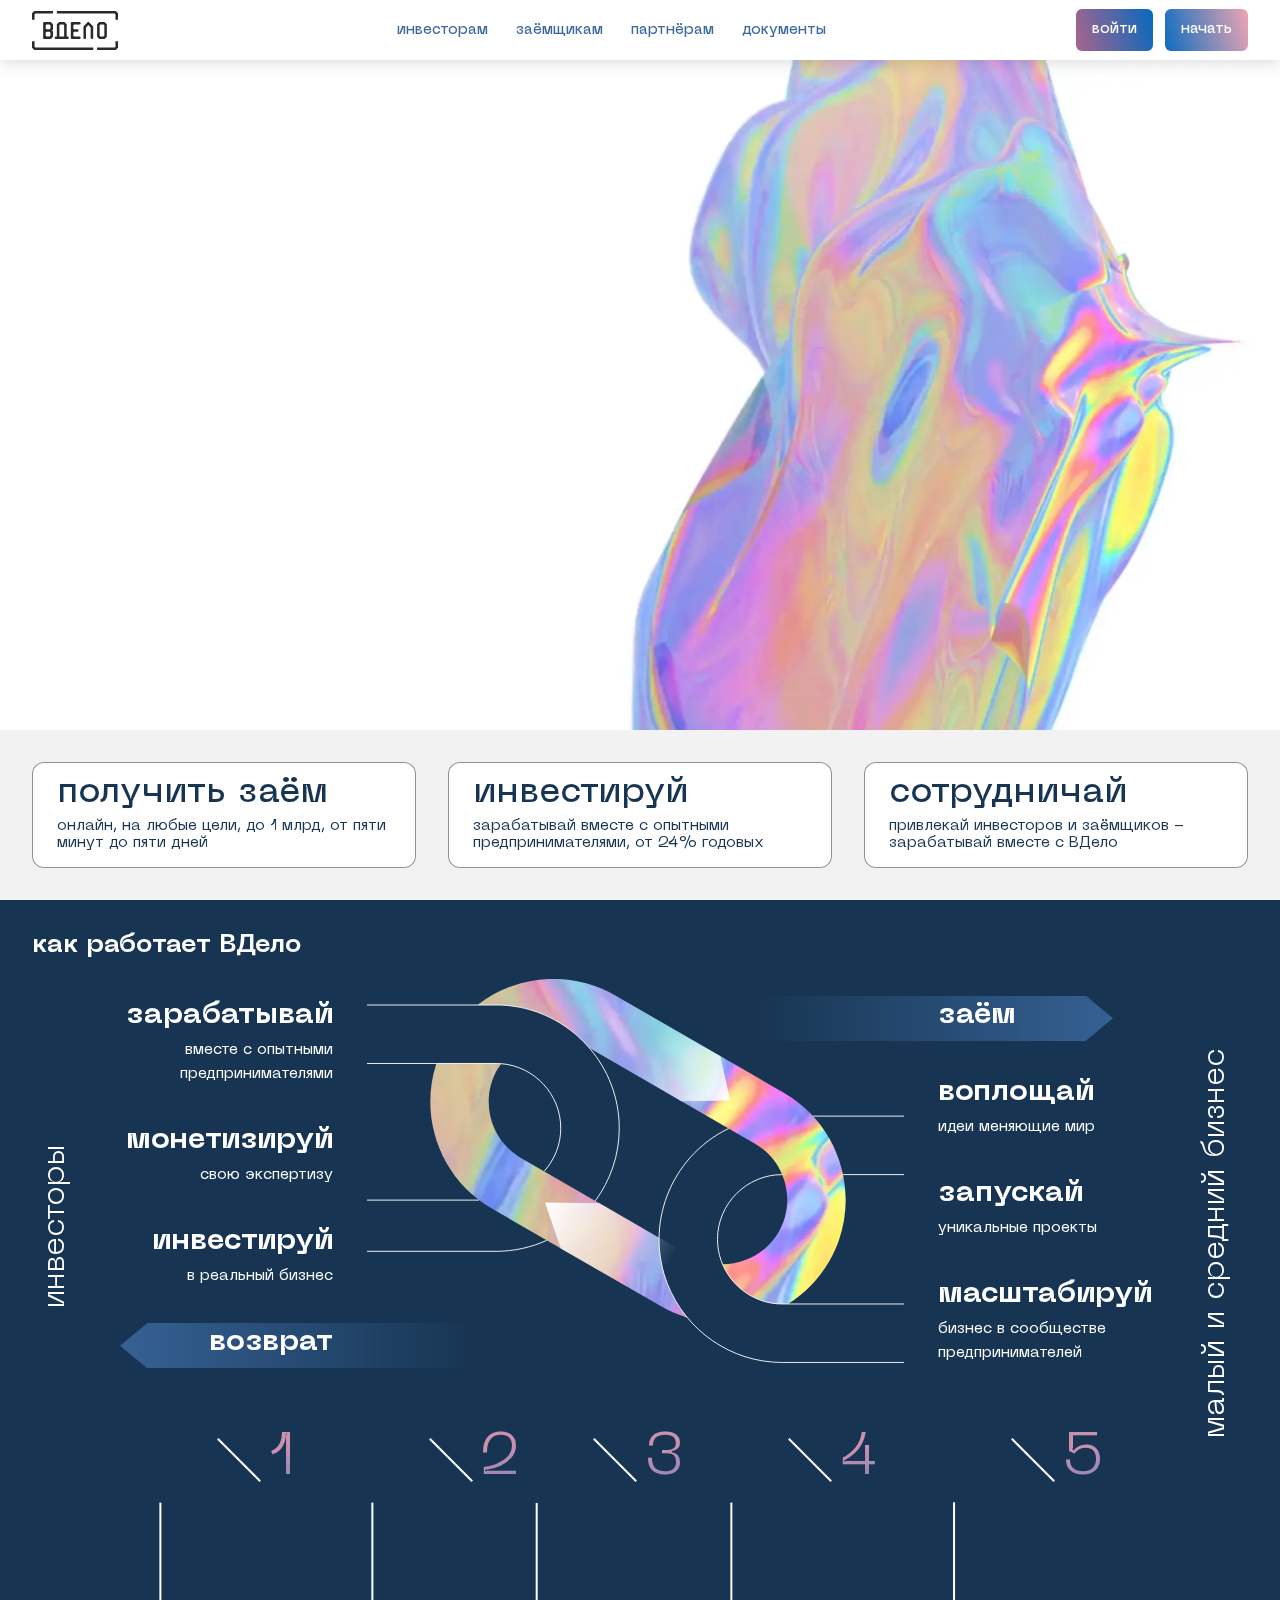
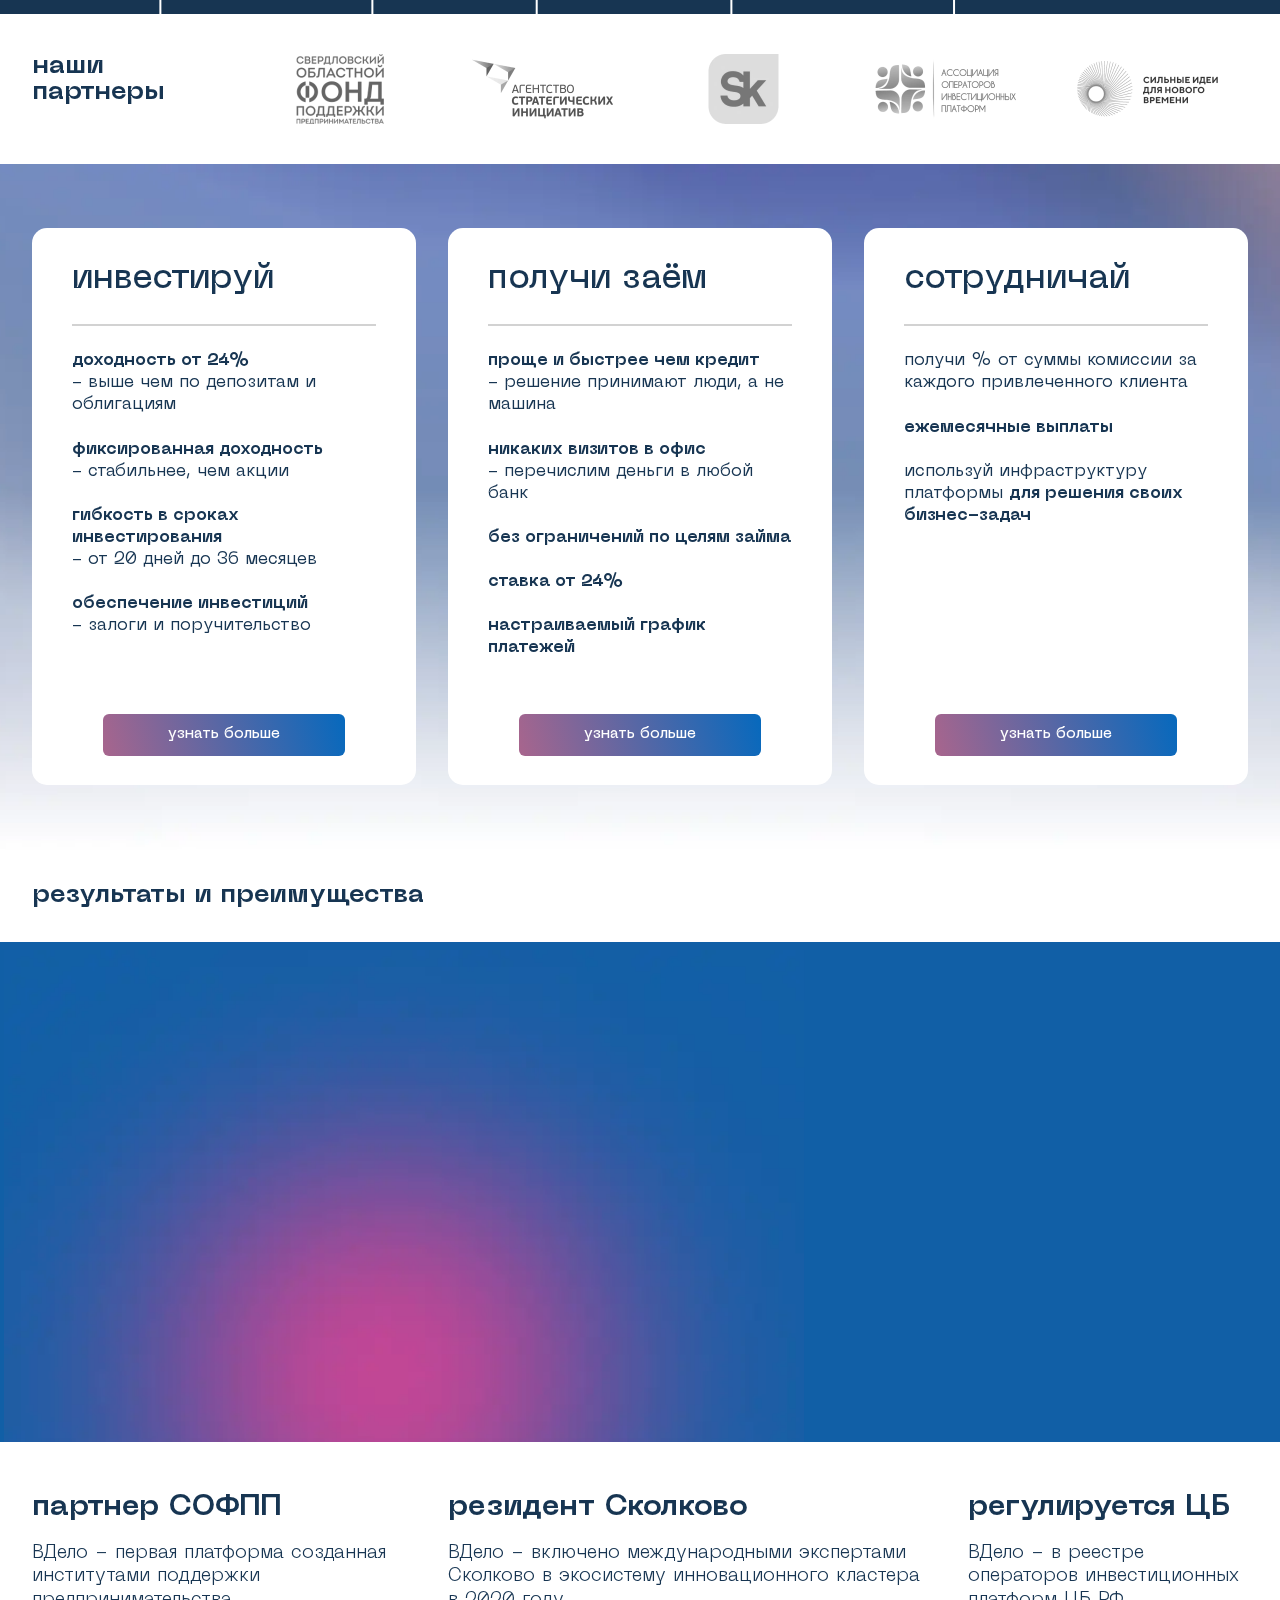
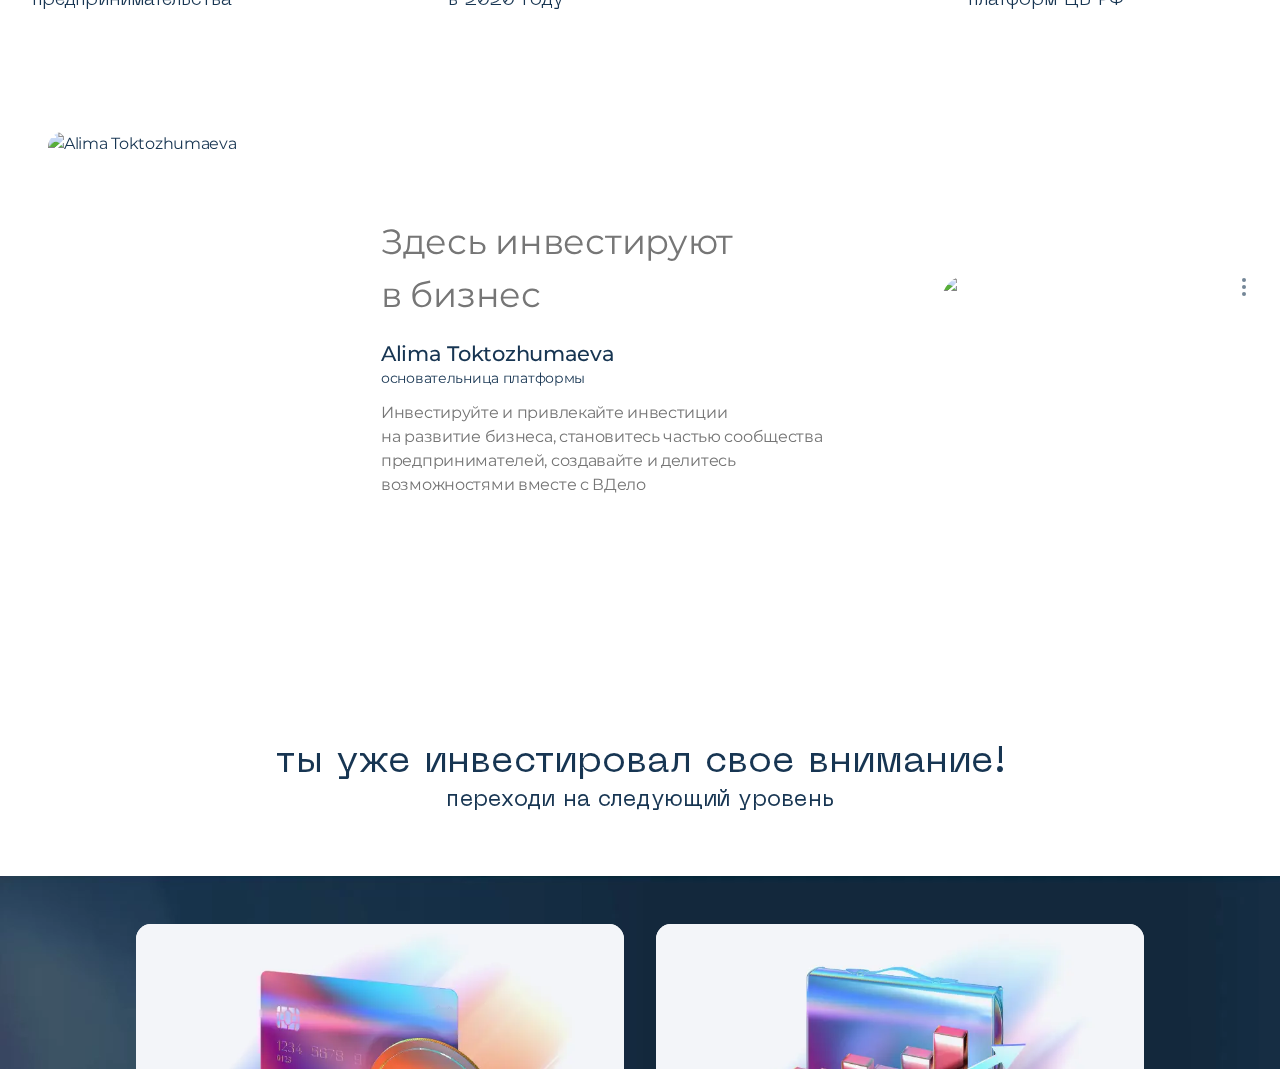
==== index.html @ f4fbfafb "mew" ====
<html xmlns="http://www.w3.org/1999/xhtml" lang="en">

<head>
	<meta http-equiv="Content-Type" content="text/html; charset=utf-8" />
	<meta name="description" content="HTTrack is an easy-to-use website mirror utility. It allows you to download a World Wide website from the Internet to a local directory,building recursively all structures, getting html, images, and other files from the server to your computer. Links are rebuiltrelatively so that you can freely browse to the local site (works with any browser). You can mirror several sites together so that you can jump from one toanother. You can, also, update an existing mirror site, or resume an interrupted download. The robot is fully configurable, with an integrated help" />
	<meta name="keywords" content="httrack, HTTRACK, HTTrack, winhttrack, WINHTTRACK, WinHTTrack, offline browser, web mirror utility, aspirateur web, surf offline, web capture, www mirror utility, browse offline, local  site builder, website mirroring, aspirateur www, internet grabber, capture de site web, internet tool, hors connexion, unix, dos, windows 95, windows 98, solaris, ibm580, AIX 4.0, HTS, HTGet, web aspirator, web aspirateur, libre, GPL, GNU, free software" />
	<title>Local index - HTTrack Website Copier</title>
  <!-- Mirror and index made by HTTrack Website Copier/3.49-2 [XR&CO'2014] -->
	<style type="text/css">
	<!--

body {
	margin: 0;  padding: 0;  margin-bottom: 15px;  margin-top: 8px;
	background: #77b;
}
body, td {
	font: 14px "Trebuchet MS", Verdana, Arial, Helvetica, sans-serif;
	}

#subTitle {
	background: #000;  color: #fff;  padding: 4px;  font-weight: bold; 
	}

#siteNavigation a, #siteNavigation .current {
	font-weight: bold;  color: #448;
	}
#siteNavigation a:link    { text-decoration: none; }
#siteNavigation a:visited { text-decoration: none; }

#siteNavigation .current { background-color: #ccd; }

#siteNavigation a:hover   { text-decoration: none;  background-color: #fff;  color: #000; }
#siteNavigation a:active  { text-decoration: none;  background-color: #ccc; }


a:link    { text-decoration: underline;  color: #00f; }
a:visited { text-decoration: underline;  color: #000; }
a:hover   { text-decoration: underline;  color: #c00; }
a:active  { text-decoration: underline; }

#pageContent {
	clear: both;
	border-bottom: 6px solid #000;
	padding: 10px;  padding-top: 20px;
	line-height: 1.65em;
	background-image: url(backblue.gif);
	background-repeat: no-repeat;
	background-position: top right;
	}

#pageContent, #siteNavigation {
	background-color: #ccd;
	}


.imgLeft  { float: left;   margin-right: 10px;  margin-bottom: 10px; }
.imgRight { float: right;  margin-left: 10px;   margin-bottom: 10px; }

hr { height: 1px;  color: #000;  background-color: #000;  margin-bottom: 15px; }

h1 { margin: 0;  font-weight: bold;  font-size: 2em; }
h2 { margin: 0;  font-weight: bold;  font-size: 1.6em; }
h3 { margin: 0;  font-weight: bold;  font-size: 1.3em; }
h4 { margin: 0;  font-weight: bold;  font-size: 1.18em; }

.blak { background-color: #000; }
.hide { display: none; }
.tableWidth { min-width: 400px; }

.tblRegular       { border-collapse: collapse; }
.tblRegular td    { padding: 6px;  background-image: url(fade.gif);  border: 2px solid #99c; }
.tblHeaderColor, .tblHeaderColor td { background: #99c; }
.tblNoBorder td   { border: 0; }


// -->
</style>

</head>

<table width="76%" border="0" align="center" cellspacing="0" cellpadding="3" class="tableWidth">
	<tr>
	<td id="subTitle">HTTrack Website Copier - Open Source offline browser</td>
	</tr>
</table>
<table width="76%" border="0" align="center" cellspacing="0" cellpadding="0" class="tableWidth">
<tr class="blak">
<td>
	<table width="100%" border="0" align="center" cellspacing="1" cellpadding="0">
	<tr>
	<td colspan="6"> 
		<table width="100%" border="0" align="center" cellspacing="0" cellpadding="10">
		<tr> 
		<td id="pageContent"> 
<!-- ==================== End prologue ==================== -->

	<meta name="generator" content="HTTrack Website Copier/3.x">
	<TITLE>Local index - HTTrack</TITLE>
</HEAD>
<BODY>
<H1 ALIGN=Center>Index of locally available sites:</H1>
	<TABLE BORDER="0" WIDTH="100%" CELLSPACING="1" CELLPADDING="0">
		<TR>
			<TD BACKGROUND="fade.gif">
				&middot;
					<A HREF="vdelo.pro/index.html">
						ÐÐÐµÐ»Ð¾ â Ð¸Ð½Ð²ÐµÑÑÐ¸ÑÐ¸Ð¾Ð½Ð½Ð°Ñ Ð¿Ð»Ð°ÑÑÐ¾ÑÐ¼Ð° | ÐÐ½Ð»Ð°Ð¹Ð½ Ð¿Ð»Ð°ÑÑÐ¾ÑÐ¼Ð° Ð´Ð»Ñ Ð¸Ð½Ð²ÐµÑÑÐ¸ÑÐ¸Ð¹
					</A>		
			</TD>
		</TR>
	</TABLE>
	<BR>
	<BR>
	<BR>
  	<H6 ALIGN="RIGHT">
	<I>Mirror and index made by HTTrack Website Copier [XR&amp;CO'2008]</I>
	</H6>
	<!-- Mirror and index made by HTTrack Website Copier/3.49-2 [XR&CO'2014] -->
	<!-- Thanks for using HTTrack Website Copier! -->
	<meta HTTP-EQUIV="Refresh" CONTENT="0; URL=vdelo.pro/index.html">


<!-- ==================== Start epilogue ==================== -->
		</td>
		</tr>
		</table>
	</td>
	</tr>
	</table>
</td>
</tr>
</table>

<table width="76%" border="0" align="center" valign="bottom" cellspacing="0" cellpadding="0">
	<tr>
	<td id="footer"><small>&copy; 2008 Xavier Roche & other contributors - Web Design: Leto Kauler.</small></td>
	</tr>
</table>

</body>

</html>
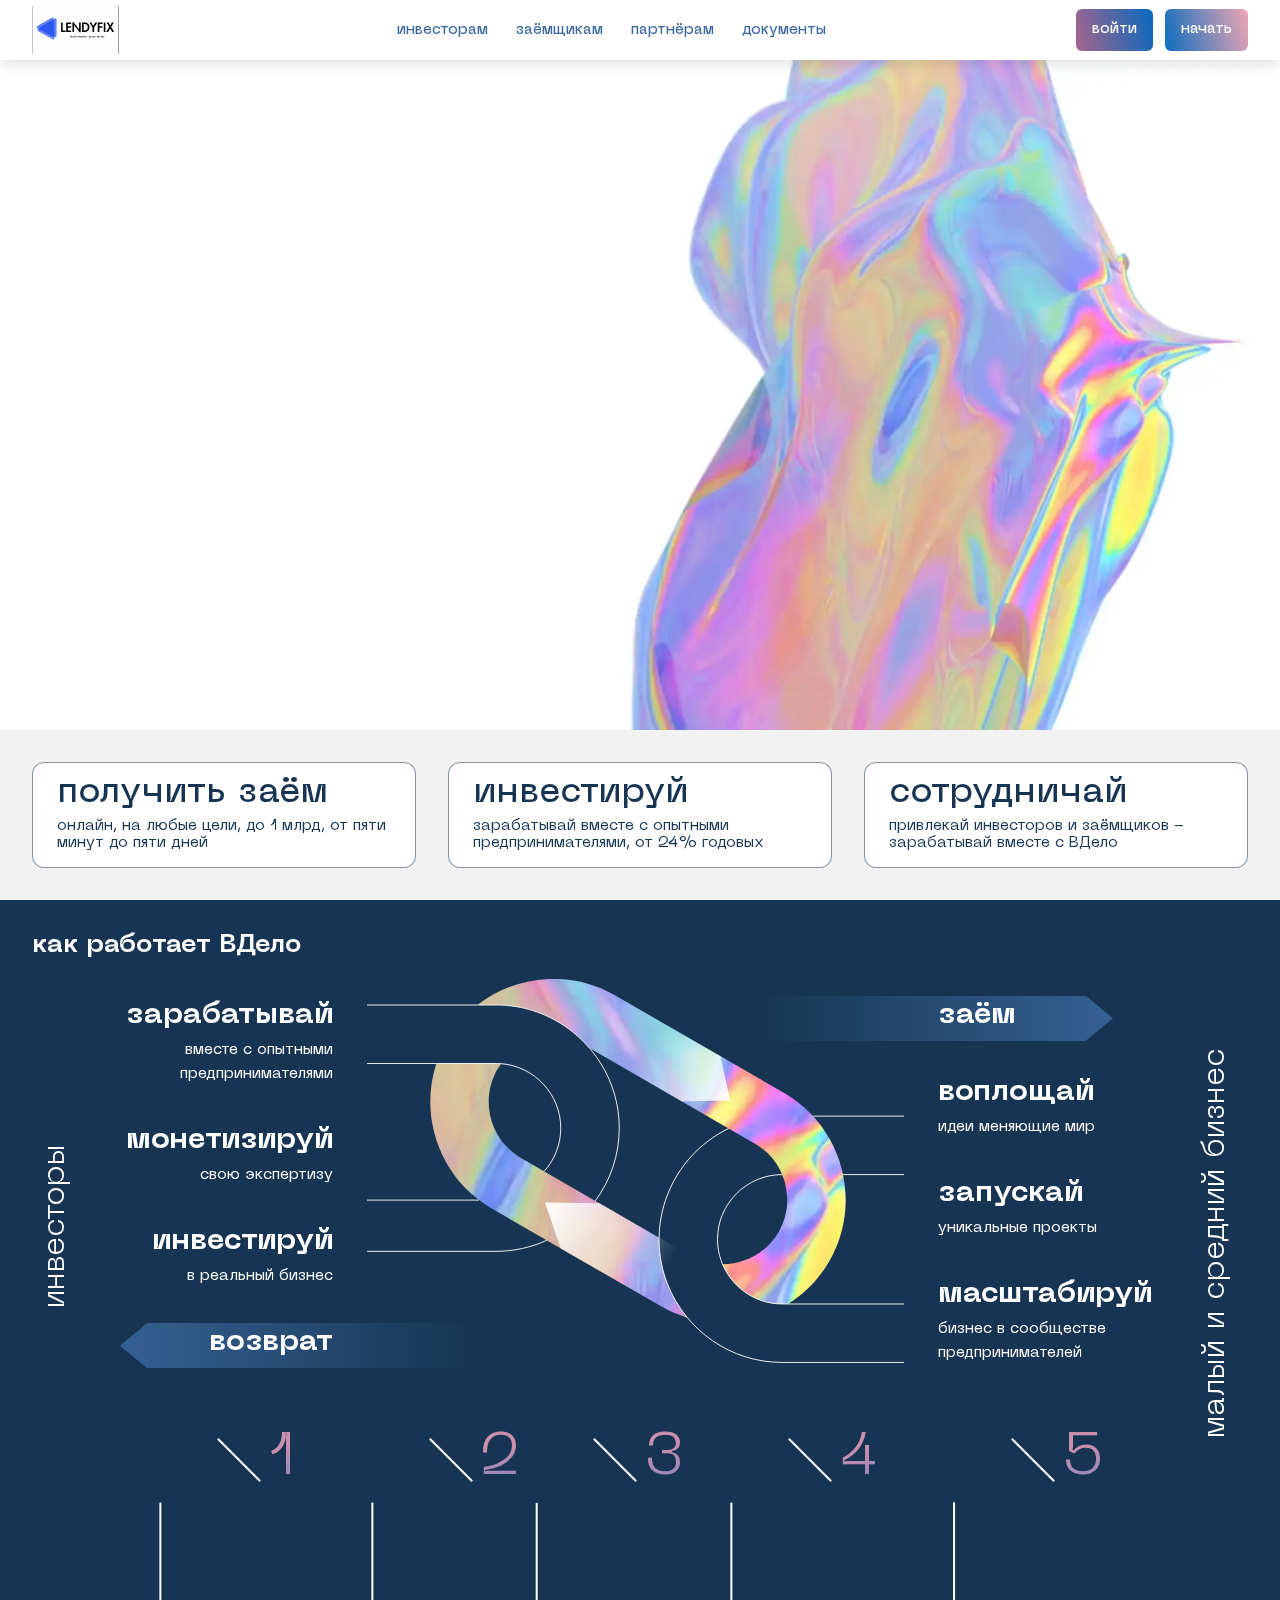
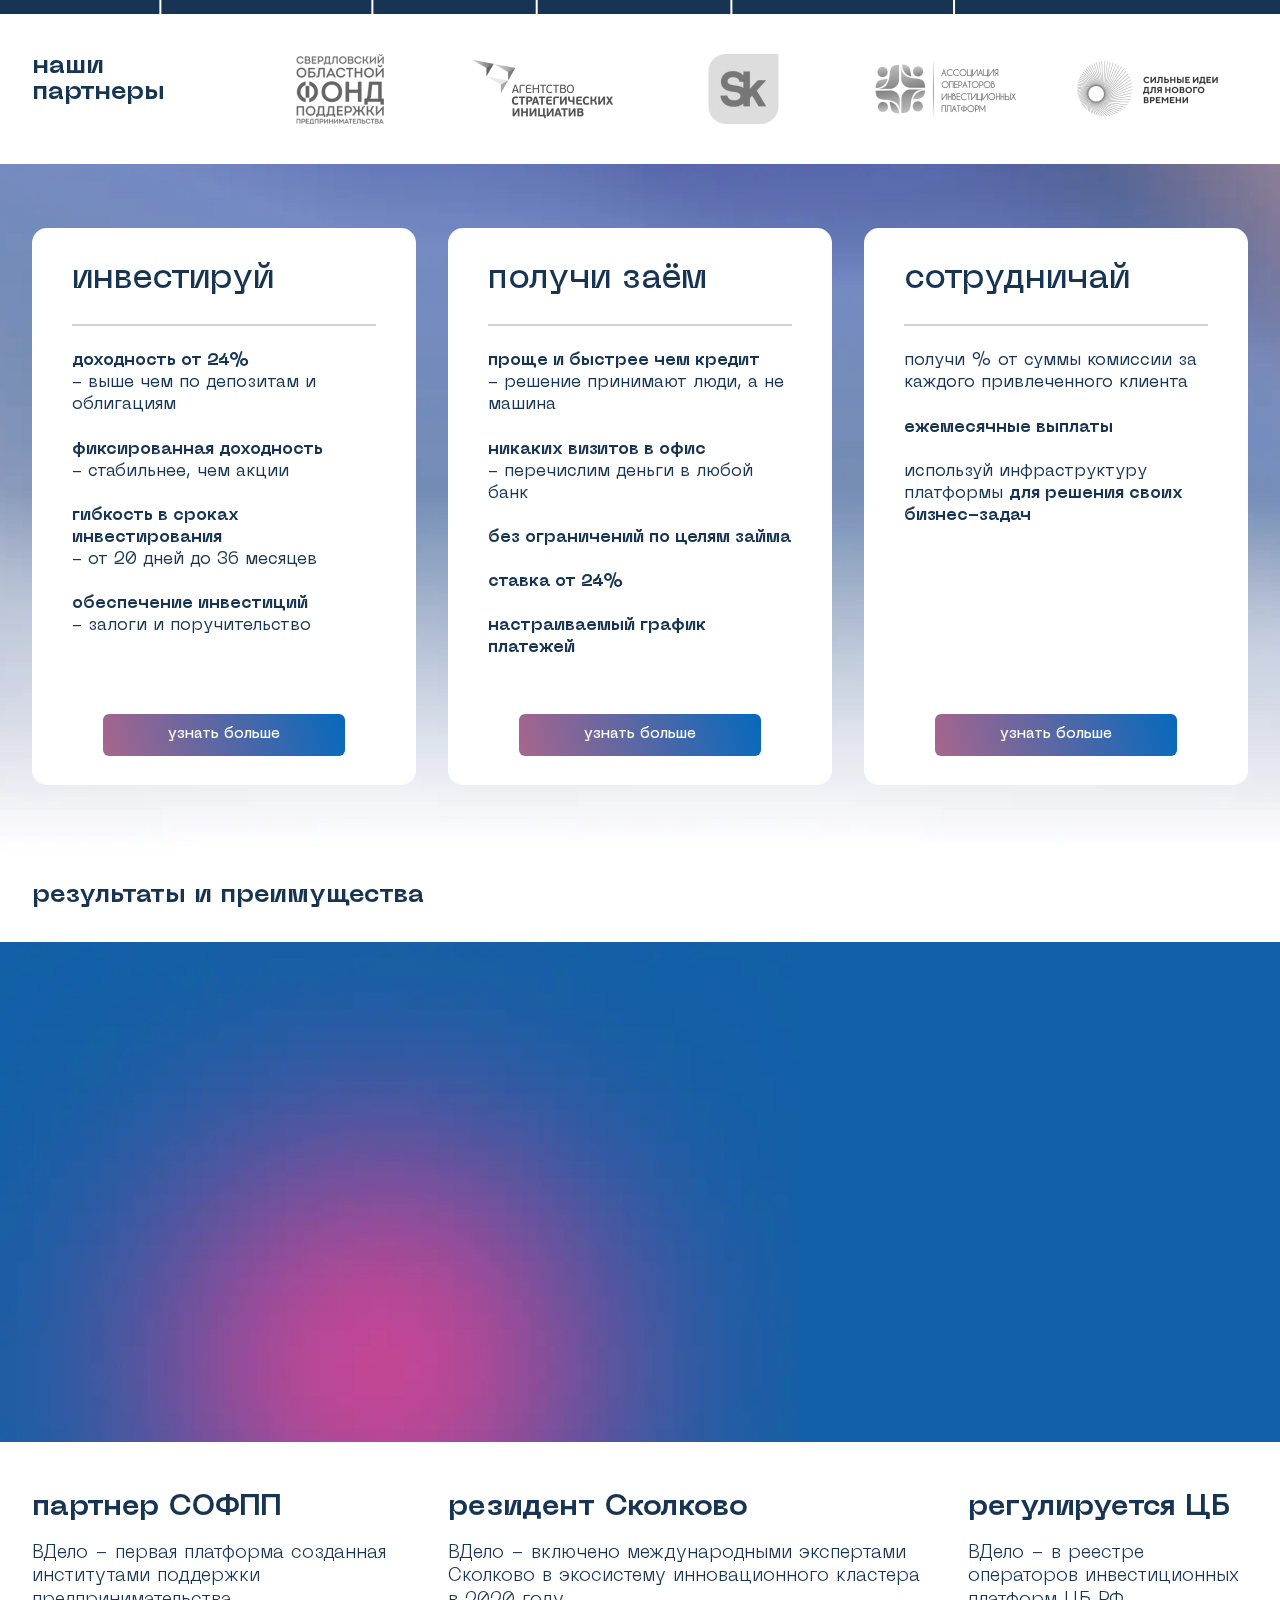
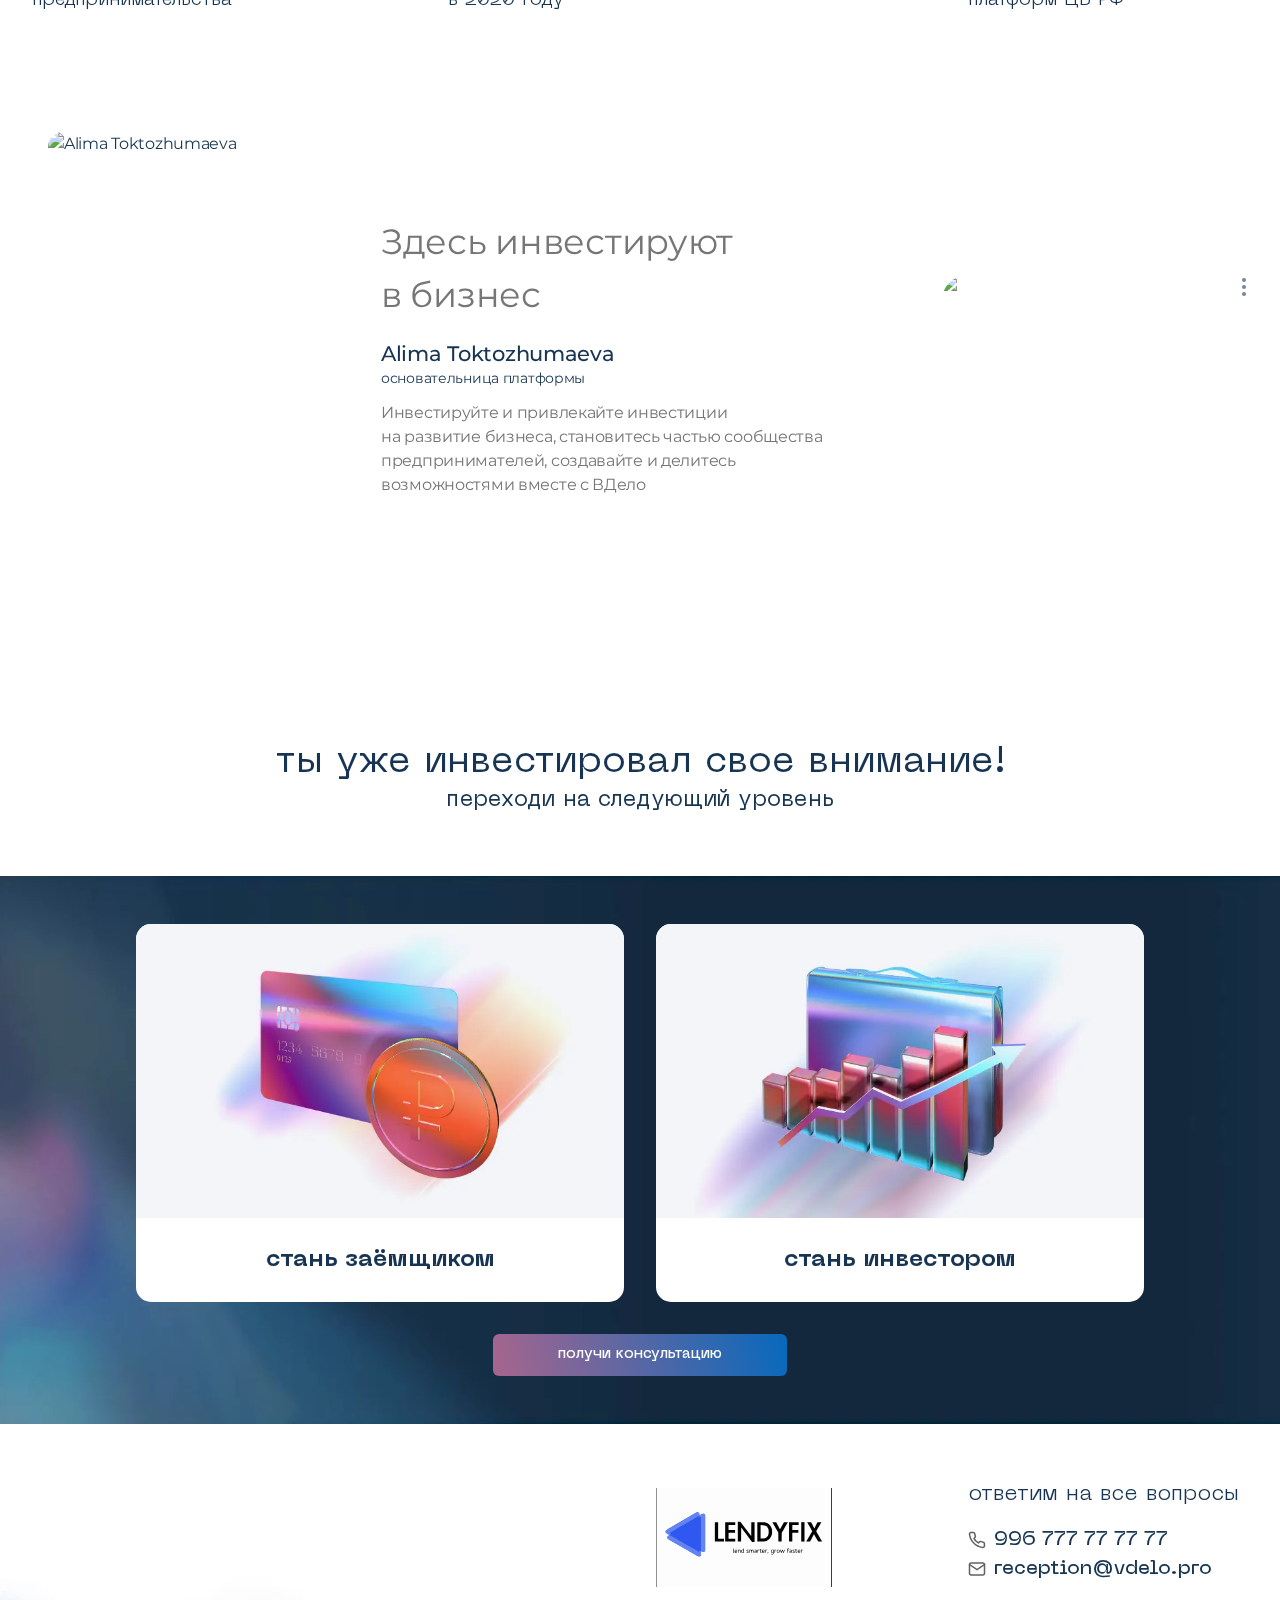
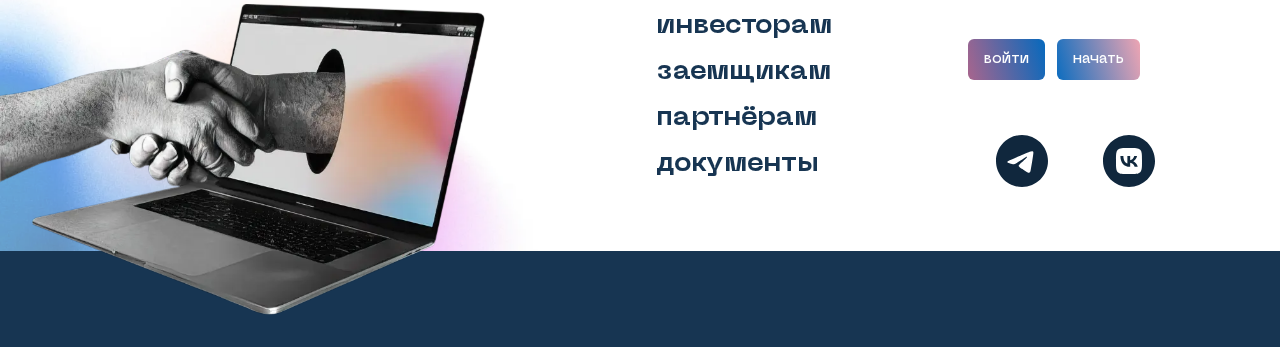
==== commit 554b7e17: "new" ====
--- a/index.html
+++ b/index.html
@@ -1,144 +1,25 @@
-<html xmlns="http://www.w3.org/1999/xhtml" lang="en">
-
-<head>
-	<meta http-equiv="Content-Type" content="text/html; charset=utf-8" />
-	<meta name="description" content="HTTrack is an easy-to-use website mirror utility. It allows you to download a World Wide website from the Internet to a local directory,building recursively all structures, getting html, images, and other files from the server to your computer. Links are rebuiltrelatively so that you can freely browse to the local site (works with any browser). You can mirror several sites together so that you can jump from one toanother. You can, also, update an existing mirror site, or resume an interrupted download. The robot is fully configurable, with an integrated help" />
-	<meta name="keywords" content="httrack, HTTRACK, HTTrack, winhttrack, WINHTTRACK, WinHTTrack, offline browser, web mirror utility, aspirateur web, surf offline, web capture, www mirror utility, browse offline, local  site builder, website mirroring, aspirateur www, internet grabber, capture de site web, internet tool, hors connexion, unix, dos, windows 95, windows 98, solaris, ibm580, AIX 4.0, HTS, HTGet, web aspirator, web aspirateur, libre, GPL, GNU, free software" />
-	<title>Local index - HTTrack Website Copier</title>
-  <!-- Mirror and index made by HTTrack Website Copier/3.49-2 [XR&CO'2014] -->
-	<style type="text/css">
-	<!--
-
-body {
-	margin: 0;  padding: 0;  margin-bottom: 15px;  margin-top: 8px;
-	background: #77b;
-}
-body, td {
-	font: 14px "Trebuchet MS", Verdana, Arial, Helvetica, sans-serif;
-	}
-
-#subTitle {
-	background: #000;  color: #fff;  padding: 4px;  font-weight: bold; 
-	}
-
-#siteNavigation a, #siteNavigation .current {
-	font-weight: bold;  color: #448;
-	}
-#siteNavigation a:link    { text-decoration: none; }
-#siteNavigation a:visited { text-decoration: none; }
-
-#siteNavigation .current { background-color: #ccd; }
-
-#siteNavigation a:hover   { text-decoration: none;  background-color: #fff;  color: #000; }
-#siteNavigation a:active  { text-decoration: none;  background-color: #ccc; }
-
-
-a:link    { text-decoration: underline;  color: #00f; }
-a:visited { text-decoration: underline;  color: #000; }
-a:hover   { text-decoration: underline;  color: #c00; }
-a:active  { text-decoration: underline; }
-
-#pageContent {
-	clear: both;
-	border-bottom: 6px solid #000;
-	padding: 10px;  padding-top: 20px;
-	line-height: 1.65em;
-	background-image: url(backblue.gif);
-	background-repeat: no-repeat;
-	background-position: top right;
-	}
-
-#pageContent, #siteNavigation {
-	background-color: #ccd;
-	}
-
-
-.imgLeft  { float: left;   margin-right: 10px;  margin-bottom: 10px; }
-.imgRight { float: right;  margin-left: 10px;   margin-bottom: 10px; }
-
-hr { height: 1px;  color: #000;  background-color: #000;  margin-bottom: 15px; }
-
-h1 { margin: 0;  font-weight: bold;  font-size: 2em; }
-h2 { margin: 0;  font-weight: bold;  font-size: 1.6em; }
-h3 { margin: 0;  font-weight: bold;  font-size: 1.3em; }
-h4 { margin: 0;  font-weight: bold;  font-size: 1.18em; }
-
-.blak { background-color: #000; }
-.hide { display: none; }
-.tableWidth { min-width: 400px; }
-
-.tblRegular       { border-collapse: collapse; }
-.tblRegular td    { padding: 6px;  background-image: url(fade.gif);  border: 2px solid #99c; }
-.tblHeaderColor, .tblHeaderColor td { background: #99c; }
-.tblNoBorder td   { border: 0; }
-
-
-// -->
-</style>
-
-</head>
-
-<table width="76%" border="0" align="center" cellspacing="0" cellpadding="3" class="tableWidth">
-	<tr>
-	<td id="subTitle">HTTrack Website Copier - Open Source offline browser</td>
-	</tr>
-</table>
-<table width="76%" border="0" align="center" cellspacing="0" cellpadding="0" class="tableWidth">
-<tr class="blak">
-<td>
-	<table width="100%" border="0" align="center" cellspacing="1" cellpadding="0">
-	<tr>
-	<td colspan="6"> 
-		<table width="100%" border="0" align="center" cellspacing="0" cellpadding="10">
-		<tr> 
-		<td id="pageContent"> 
-<!-- ==================== End prologue ==================== -->
-
-	<meta name="generator" content="HTTrack Website Copier/3.x">
-	<TITLE>Local index - HTTrack</TITLE>
-</HEAD>
-<BODY>
-<H1 ALIGN=Center>Index of locally available sites:</H1>
-	<TABLE BORDER="0" WIDTH="100%" CELLSPACING="1" CELLPADDING="0">
-		<TR>
-			<TD BACKGROUND="fade.gif">
-				&middot;
-					<A HREF="vdelo.pro/index.html">
-						ÐÐÐµÐ»Ð¾ â Ð¸Ð½Ð²ÐµÑÑÐ¸ÑÐ¸Ð¾Ð½Ð½Ð°Ñ Ð¿Ð»Ð°ÑÑÐ¾ÑÐ¼Ð° | ÐÐ½Ð»Ð°Ð¹Ð½ Ð¿Ð»Ð°ÑÑÐ¾ÑÐ¼Ð° Ð´Ð»Ñ Ð¸Ð½Ð²ÐµÑÑÐ¸ÑÐ¸Ð¹
-					</A>		
-			</TD>
-		</TR>
-	</TABLE>
-	<BR>
-	<BR>
-	<BR>
-  	<H6 ALIGN="RIGHT">
-	<I>Mirror and index made by HTTrack Website Copier [XR&amp;CO'2008]</I>
-	</H6>
-	<!-- Mirror and index made by HTTrack Website Copier/3.49-2 [XR&CO'2014] -->
-	<!-- Thanks for using HTTrack Website Copier! -->
-	<meta HTTP-EQUIV="Refresh" CONTENT="0; URL=vdelo.pro/index.html">
-
-
-<!-- ==================== Start epilogue ==================== -->
-		</td>
-		</tr>
-		</table>
-	</td>
-	</tr>
-	</table>
-</td>
-</tr>
-</table>
-
-<table width="76%" border="0" align="center" valign="bottom" cellspacing="0" cellpadding="0">
-	<tr>
-	<td id="footer"><small>&copy; 2008 Xavier Roche & other contributors - Web Design: Leto Kauler.</small></td>
-	</tr>
-</table>
-
-</body>
-
-</html>
-
-
+<!DOCTYPE html>
+<html lang="ru">
+
+<!-- Mirrored from vdelo.pro/ by HTTrack Website Copier/3.x [XR&CO'2014], Sun, 01 Dec 2024 11:07:38 GMT -->
+<head><meta charset="utf-8">
+<meta name="viewport" content="width=device-width, initial-scale=1">
+<title>ВДело – инвестиционная платформа | Онлайн платформа для инвестиций</title>
+<meta name="format-detection" content="telephone=no">
+<meta name="yandex-verification" content="8433f9cecf32af02">
+<meta name="facebook-domain-verification" content="ak2jurbrspjdzh8na9rcbg5ym2mm7i">
+<meta property="og:type" content="website">
+<meta property="og:url" content="index.html">
+<meta property="og:title" content="ВДело">
+<meta property="og:image" content="icons/logo.svg">
+<link rel="icon" type="image/x-icon" href="favicon/favicon.ico">
+<link rel="icon" type="image/svg+xml" href="favicon/favicon-120x120.svg">
+<link rel="yandex-tableau-widget" href="json/tableau7373.json?v1.4">
+<script src="https://cdnjs.cloudflare.com/polyfill/v3/polyfill.min.js?version=4.8.0&amp;features=globalThis%2Ces2019"></script>
+<script src="https://smartcaptcha.yandexcloud.net/captcha.js" defer></script>
+<script type="application/ld+json">{"@context":"http://schema.org","@type":"Organization","name":"ООО ВДЕЛО","logo":"https://vdelo.pro/icons/logo.svg","url":"https://www.vdelo.pro","telephone":"996 777 77 77 77","email":"reception@vdelo.pro","address":{"@type":"PostalAddress","addressCountry":"Россия","addressLocality":"Нижний Тагил","streetAddress":"ул. Ахунбаева 101","postalCode":"622034"}}</script>
+<meta name="description" content="ВДело – онлайн платформа для привлечения инвестиций. Платформа объединяет предпринимателей и инвесторов. Финансирование и инвестирование проектов."><link rel="modulepreload" href="_payload.js"><link rel="modulepreload" as="script" crossorigin href="_nuxt/entry.043f00b6.js"><link rel="preload" as="style" href="_nuxt/entry.645acc4f.css"><link rel="modulepreload" as="script" crossorigin href="_nuxt/default.39380a9c.js"><link rel="preload" as="style" href="_nuxt/default.d4c7c884.css"><link rel="modulepreload" as="script" crossorigin href="_nuxt/message.dc291a30.js"><link rel="modulepreload" as="script" crossorigin href="_nuxt/vue.f36acd1f.78506e28.js"><link rel="modulepreload" as="script" crossorigin href="_nuxt/index.ae64c263.js"><link rel="preload" as="style" href="_nuxt/index.6cfcb707.css"><link rel="modulepreload" as="script" crossorigin href="_nuxt/index.2c391975.js"><link rel="modulepreload" as="script" crossorigin href="_nuxt/FirstScreen.cc0a0a58.js"><link rel="preload" as="style" href="_nuxt/FirstScreen.a81c51d0.css"><link rel="modulepreload" as="script" crossorigin href="_nuxt/client-only.c2497d55.js"><link rel="modulepreload" as="script" crossorigin href="_nuxt/ConclusionModal.e8d3fb99.js"><link rel="preload" as="style" href="_nuxt/ConclusionModal.2d0f82c6.css"><link rel="modulepreload" as="script" crossorigin href="_nuxt/_plugin-vue_export-helper.c27b6911.js"><link rel="modulepreload" as="script" crossorigin href="_nuxt/InputDefault.a524a8a1.js"><link rel="preload" as="style" href="_nuxt/InputDefault.2629e1a2.css"><link rel="modulepreload" as="script" crossorigin href="_nuxt/Facts.820c33cc.js"><link rel="preload" as="style" href="_nuxt/Facts.29cae013.css"><link rel="modulepreload" as="script" crossorigin href="_nuxt/ActionBlock.81c36400.js"><link rel="preload" as="style" href="_nuxt/ActionBlock.e3ced143.css"><link rel="stylesheet" href="_nuxt/entry.645acc4f.css"><link rel="stylesheet" href="_nuxt/default.d4c7c884.css"><link rel="stylesheet" href="_nuxt/index.6cfcb707.css"><link rel="stylesheet" href="_nuxt/FirstScreen.a81c51d0.css"><link rel="stylesheet" href="_nuxt/ConclusionModal.2d0f82c6.css"><link rel="stylesheet" href="_nuxt/InputDefault.2629e1a2.css"><link rel="stylesheet" href="_nuxt/Facts.29cae013.css"><link rel="stylesheet" href="_nuxt/ActionBlock.e3ced143.css"></head>
+<body ><!----><!--teleport anchor--><!----><!--teleport anchor--><!----><!--teleport anchor--><div id="__nuxt"><!--[--><!--[--><div><div></div><header class="header w-full lg:bg-white bg-black bg-black"><div class="container hidden lg:block"><div class="row justify-between items-center"><a aria-current="page" href="index.html" class="router-link-active router-link-exact-active"><!--[--><img class="header__logo" src="icons/logo.svg" alt="Логотип ВДело" width="87"><!--]--></a><nav class="header__navigation"><ul class="flex justify-between"><li class="header__item ml-7"><a href="investor/index.html" class=""><!--[--> Инвесторам <!--]--></a></li><li class="header__item ml-7"><a href="loaner/index.html" class=""><!--[--> Заёмщикам <!--]--></a></li><li class="header__item ml-7"><a href="partner/index.html" class=""><!--[--> Партнёрам <!--]--></a></li><li class="header__item ml-7"><a href="documents/index.html" class=""><!--[--> Документы <!--]--></a></li></ul></nav><div><div class="flex space-x-3"><div class="btn btn--default px-8 lg:px-4 2xl:px-8"><button><span class="btn__ripple"><span class="btn__ripple-circle" style="left:0px;top:0px;"></span></span><span class="block"><!--[--> войти <!--]--></span><!----></button></div><div class="btn btn--secondary px-8 lg:px-4 2xl:px-8"><button><span class="btn__ripple"><span class="btn__ripple-circle" style="left:0px;top:0px;"></span></span><span class="block"><!--[--> начать <!--]--></span><!----></button></div><!----></div></div></div></div><div class="container block lg:hidden overflow-auto" style="will-change:height;"><div class="block sm:hidden text-white lowercase flex flex-col justify-center text-sm" style="height:60px;"><a href="http://cbr.ru/finorg/foinfo/?ogrn=1206600030647" class="w-fit" target="_blank"><span> Мы в реестре <span class="font-bold">НБКР</span></span></a></div><div class="header__burger"><div></div><div></div><div></div></div><div class="h-0 flex flex-col space-y-8 m-auto w-full sm:w-96 overflow-hidden"><a aria-current="page" href="index.html" class="router-link-active router-link-exact-active mt-16 sm:mt-32"><!--[--><img class="header__logo w-7/12 m-auto" src="icons/logo.svg" alt="Логотип ВДело"><!--]--></a><nav class="header__navigation"><ul class="flex flex-col items-center space-y-4"><li class="header__item"><a href="investor/index.html" class=""><!--[--> Инвесторам <!--]--></a></li><li class="header__item"><a href="loaner/index.html" class=""><!--[--> Заёмщикам <!--]--></a></li><li class="header__item"><a href="partner/index.html" class=""><!--[--> Партнёрам <!--]--></a></li><li class="header__item"><a href="documents/index.html" class=""><!--[--> Документы <!--]--></a></li></ul></nav><div class="flex justify-center"><div class="flex space-x-3" style="align-items:center;"><div class="btn btn--default px-8 lg:px-4 2xl:px-8"><button><span class="btn__ripple"><span class="btn__ripple-circle" style="left:0px;top:0px;"></span></span><span class="block"><!--[--> войти <!--]--></span><!----></button></div><div class="btn btn--secondary px-8 lg:px-4 2xl:px-8"><button><span class="btn__ripple"><span class="btn__ripple-circle" style="left:0px;top:0px;"></span></span><span class="block"><!--[--> начать <!--]--></span><!----></button></div><!----></div></div></div></div></header><main style="padding-top:60px;"><!--[--><!--[--><div><section class="first-screen flex flex-col justify-end"><div class="container flex py-12 sm:py-16" style="flex:1 1;"><video class="first-screen__video pointer-events-none" loop muted autoplay playsinline pip="false" poster="images/b-preview.webp"><source src="#" type="video/mp4"><source src="#" type="video/webm"></video><div class="row items-center w-full"><div class="w-7/12 lg:w-1/2"><h1 class="first-screen__title"><!--[--><span class="text-3xl sm:text-4xl md:text-5xl lg:text-6xl xl:text-7xl 2xl:text-8xl whitespace-nowrap"><span>здесь</span><span>инвестируют </span><span>в бизнес </span></span><!--]--></h1><p class="first-screen__subtitle mt-4 sm:mt-8"><!--[--><span class="text-xl sm:text-2xl md:text-3xl lg:text-3xl xl:text-4xl 2xl:text-4xl"> займы бизнесу <br> от частных <br> инвесторов <br></span><!--]--></p><div class="hidden md:block"><!--[--><!--]--></div><div class="first-screen__registry mt-12 hidden sm:block"><a href="http://cbr.ru/finorg/foinfo/?ogrn=1206600030647" rel="noopener noreferrer" target="_blank"><!--[--><span> Мы в реестре <span class="font-bold md:ml-2">НБКР</span></span><!--]--></a></div></div><div class="w-5/12 lg:w-1/2 flex items-center"><span></span></div></div></div><div class="md:hidden bg-black flex justify-center"><!--[--><!--]--></div><div class="first-screen__info w-full" style="background: #F2F2F2;"><!--[--><div class="main-first-screen"><div class="container py-8"><div class="row space-y-4 md:space-y-0"><div class="w-full md:w-1/3"><a href="loaner/index.html" class="about"><!--[--><div class="about__header"> Получить заём </div><div class="about__body"> Онлайн, на любые цели, до 1 млрд, от пяти минут до пяти дней </div><!--]--></a></div><div class="w-full md:w-1/3"><a href="investor/index.html" class="about"><!--[--><div class="about__header"> Инвестируй </div><div class="about__body"> Зарабатывай вместе с опытными предпринимателями, от 24% годовых </div><!--]--></a></div><div class="w-full md:w-1/3"><a href="partner/index.html" class="about"><!--[--><div class="about__header"> Сотрудничай </div><div class="about__body off-lower-case"> привлекай инвесторов и заёмщиков - зарабатывай вместе с ВДело </div><!--]--></a></div></div></div></div><!--]--></div></section><section class="block md:hidden py-8"><div class="container text-white rounded-3xl py-8 px-8" style="background:#13589A;"><h2 class="title off-lower-case mb-8">как работает ВДело</h2><div class="step mx-4"><!----><div><!--[--><div class="mb-4 md:mb-6 2xl:mb-0 step__block flex items-center"><div class="step__number"><div class="step__number-val step__number-val_blue">1</div></div><div class="step__delimiter"></div><div class="step__article flex items-center"><div class="step__content">Оценка компании</div></div></div><div class="mb-4 md:mb-6 2xl:mb-0 step__block flex items-center"><div class="step__number"><div class="step__number-val step__number-val_blue">2</div></div><div class="step__delimiter"></div><div class="step__article flex items-center"><div class="step__content">Создание инвестиционного предложения</div></div></div><div class="mb-4 md:mb-6 2xl:mb-0 step__block flex items-center"><div class="step__number"><div class="step__number-val step__number-val_blue">3</div></div><div class="step__delimiter"></div><div class="step__article flex items-center"><div class="step__content">Сбор средств</div></div></div><div class="mb-4 md:mb-6 2xl:mb-0 step__block flex items-center"><div class="step__number"><div class="step__number-val step__number-val_blue">4</div></div><div class="step__delimiter"></div><div class="step__article flex items-center"><div class="step__content">Перечисление транша компании</div></div></div><div class="mb-4 md:mb-6 2xl:mb-0 step__block flex items-center"><div class="step__number"><div class="step__number-val step__number-val_blue">5</div></div><div class="step__delimiter"></div><div class="step__article flex items-center"><div class="step__content">Возврат процентного дохода инвесторам</div></div></div><!--]--><div class="step__button-wrap"><!----></div></div></div></div></section><section class="system py-12 md:py-0"><div class="container flex flex-col"><h2 class="title off-lower-case py-8 order-1 hidden md:block"> как работает ВДело </h2><div class="graph flex flex-col-reverse justify-center lg:flex-row lg:justify-around pb-8 order-4 lg:order-2 lg:px-16"><div><ul class="graph__actions h-full text-left md:text-center lg:text-right gap-4 sm:gap-8"><li><h3 class="graph__title">Зарабатывай</h3><div class="graph__subtitle">Вместе с опытными предпринимателями</div></li><li><h3 class="graph__title">Монетизируй</h3><div class="graph__subtitle">Свою экспертизу</div></li><li><h3 class="graph__title">Инвестируй</h3><div class="graph__subtitle">В реальный бизнес</div></li><li class="graph__title graph__arrow graph__arrow_left -ml-24 xl:ml-0 hidden lg:block"> Возврат </li></ul></div><div class="system__left-text md:mb-3 lg:mx-8"> Инвесторы </div><div class="graph__wrap -mx-4 sm:mx-8 mt-8 lg:-mt-4"><img class="graph__image" src="images/money-way.svg" alt="Система работы ВДело" width="520"><video class="graph__video pointer-events-none" loop muted autoplay playsinline pip="false" poster="images/b-preview.webp"><source src="#" type="video/mp4"><source src="#" type="video/webm"></video></div><div><ul class="graph__actions h-full text-right md:text-center lg:text-left gap-4 sm:gap-8"><li class="graph__title graph__arrow graph__arrow_right -mr-24 xl:mr-0 hidden lg:block"> Заём </li><li><h3 class="graph__title">Воплощай</h3><div class="graph__subtitle">Идеи меняющие мир</div></li><li><h3 class="graph__title">Запускай</h3><div class="graph__subtitle">Уникальные проекты</div></li><li><h3 class="graph__title">Масштабируй</h3><div class="graph__subtitle">Бизнес в сообществе предпринимателей</div></li></ul></div><div class="system__right-text md:mb-3 lg:mx-8"> Малый и средний бизнес </div></div><div class="system__numbers justify-around order-3 pt-8 pb-8 gap-6 hidden md:flex lg:px-36"><div class="system__block"><div class="system__article"> Оценка <br> компании </div><div class="system__number">1</div></div><div class="system__block"><div class="system__article"> Создание <br> инвестиционного <br> предложения </div><div class="system__number">2</div></div><div class="system__block"><div class="system__article"> Сбор средств </div><div class="system__number">3</div></div><div class="system__block"><div class="system__article"> Перечисление <br> транша <br> компании </div><div class="system__number">4</div></div><div class="system__block"><div class="system__article"> Возврат процентного <br> дохода инвесторам </div><div class="system__number">5</div></div></div></div></section><section class="partners"><div class="container py-10"><div class="row"><div class="w-full xl:w-2/12"><h2 class="title mb-24 lg:mb-4" style="line-height:100%;"> Наши партнеры </h2></div><div class="w-full overflow-scroll scrollbar-hide cursor-grab lg:cursor-auto absolute left-0 xl:w-10/12 lg:relative"><div class="partners__images flex mt-16 lg:mt-0 2xl:mt-2 gap-12 lg:gap-0 lg:justify-between xl:justify-around"><!--[--><div class="partners__image"><img src="images/partners/partner1.webp" alt="Партнер ВДело. Свердловский областной фонд поддержки предпринимательства" draggable="false"></div><div class="partners__image"><img src="images/partners/partner3.webp" alt="Партнер ВДело. Агентство стратегических инициатив" draggable="false"></div><div class="partners__image"><img src="images/partners/partner4.webp" alt="Партнер ВДело. Инновационный центр «Сколково»" draggable="false"></div><div class="partners__image"><img src="images/partners/partner5.webp" alt="Партнер ВДело. Ассоциация операторов инвестиционных платформ" draggable="false"></div><div class="pr-14 lg:pr-0 partners__image"><img src="images/partners/partner6.webp" alt="Партнер ВДело. Сильные идеи для нового времени" draggable="false"></div><!--]--></div></div></div></div></section><section class="invest"><div class="container py-16"><div class="row items-stretch justify-center space-y-10 lg:space-y-0"><div class="w-full md:w-8/12 lg:w-1/3"><div class="invest-card h-full" external="false"><div class="relative h-full"><h3 class="invest-card__title">Инвестируй</h3><div class="invest-card__delimiter my-4 md:my-6 lg:my-3 xl:my-6"></div><p class="invest-card__body mb-24"><!--[--><span>Доходность от 24%</span> <br> - выше чем по депозитам и облигациям<br><br><span>фиксированная доходность</span> <br> - стабильнее, чем акции<br><br><span> гибкость в сроках инвестирования</span><br> - от 20 дней до 36 месяцев<br><br><span>обеспечение инвестиций</span> <br> - залоги и поручительство <br><!--]--></p><div class="invest-card__buttons-container"><div class="btn btn--default invest-card__button mx-auto"><a href="investor/index.html" class=""><!--[--><div class="btn__ripple"><span class="btn__ripple-circle" style="left:0px;top:0px;"></span></div><div class=""><!--[-->Узнать больше<!--]--></div><!----><!--]--></a></div></div></div></div></div><div class="w-full md:w-8/12 lg:w-1/3"><div class="invest-card h-full" external="false"><div class="relative h-full"><h3 class="invest-card__title">Получи заём</h3><div class="invest-card__delimiter my-4 md:my-6 lg:my-3 xl:my-6"></div><p class="invest-card__body mb-24"><!--[--><span>Проще и быстрее чем кредит</span><br> - решение принимают люди, а не машина <br><br><span>никаких визитов в офис</span><br> - перечислим деньги в любой банк <br><br><span>без ограничений по целям займа</span> <br><br><span>ставка от 24%</span><br><br><span>настраиваемый график платежей</span> <br><!--]--></p><div class="invest-card__buttons-container"><div class="btn btn--default invest-card__button mx-auto"><a href="loaner/index.html" class=""><!--[--><div class="btn__ripple"><span class="btn__ripple-circle" style="left:0px;top:0px;"></span></div><div class=""><!--[-->Узнать больше<!--]--></div><!----><!--]--></a></div></div></div></div></div><div class="w-full md:w-8/12 lg:w-1/3"><div class="invest-card h-full" external="false"><div class="relative h-full"><h3 class="invest-card__title">Сотрудничай</h3><div class="invest-card__delimiter my-4 md:my-6 lg:my-3 xl:my-6"></div><p class="invest-card__body mb-24"><!--[--> Получи % от суммы комиссии за каждого привлеченного клиента<br><br><span>ежемесячные выплаты</span><br><br> используй инфраструктуру платформы <span>для решения своих бизнес-задач</span> <br><!--]--></p><div class="invest-card__buttons-container"><div class="btn btn--default invest-card__button mx-auto"><a href="partner/index.html" class=""><!--[--><div class="btn__ripple"><span class="btn__ripple-circle" style="left:0px;top:0px;"></span></div><div class=""><!--[-->Узнать больше<!--]--></div><!----><!--]--></a></div></div></div></div></div></div></div></section><div class="container"><h2 class="title my-8"> Результаты и преимущества </h2></div><!--[--><section class="infographic overflow-hidden bg-black"><div class="infographic__back infographic__back_main"><div class="infographic__runner infographic__runner_main"></div></div><div class="container hidden md:block"><iframe class="infographic__iframe m-auto" src="infographic.html" title="Результаты и преимущества платформы: 2,2 млпд сом выдали с 2020 года, 1247 компаний, 103,2 млн. р. выплатили инвесторам, 856 инвесторов"></iframe></div></section><section class="infographic-marquee infographic-marquee_white_main md:hidden"><!----><div class="container infographic-marquee__container py-20 pb-24"><div class="infographic-marquee__marquee" style="transform:translate(0px, 0px);transition:800ms;"><!--[--><div class="infographic-marquee__block px-8 sm:px-12 md:px-16"><div class="infographic-marquee__number" style="transition:800ms;">1594</div><div class="infographic-marquee__article">компаний</div></div><div class="infographic-marquee__block px-8 sm:px-12 md:px-16"><div class="infographic-marquee__number" style="transition:800ms;">6,9 <span>млрд С̲</span></div><div class="infographic-marquee__article">выдали с 2020 года</div></div><div class="infographic-marquee__block px-8 sm:px-12 md:px-16"><div class="infographic-marquee__number" style="transition:800ms;">4691</div><div class="infographic-marquee__article">инвестор</div></div><div class="infographic-marquee__block px-8 sm:px-12 md:px-16"><div class="infographic-marquee__number" style="transition:800ms;">513,3 <span>млн С̲</span></div><div class="infographic-marquee__article">выплатили инвесторам</div></div><div class="infographic-marquee__block px-8 sm:px-12 md:px-16"><div class="infographic-marquee__number_main infographic-marquee__number" style="transition:800ms;">1594</div><div class="infographic-marquee__article">компаний</div></div><div class="infographic-marquee__block px-8 sm:px-12 md:px-16"><div class="infographic-marquee__number" style="transition:800ms;">6,9 <span>млрд С̲</span></div><div class="infographic-marquee__article">выдали с 2020 года</div></div><div class="infographic-marquee__block px-8 sm:px-12 md:px-16"><div class="infographic-marquee__number" style="transition:800ms;">4691</div><div class="infographic-marquee__article">инвестор</div></div><div class="infographic-marquee__block px-8 sm:px-12 md:px-16"><div class="infographic-marquee__number" style="transition:800ms;">513,3 <span>млн С̲</span></div><div class="infographic-marquee__article">выплатили инвесторам</div></div><div class="infographic-marquee__block px-8 sm:px-12 md:px-16"><div class="infographic-marquee__number" style="transition:800ms;">1594</div><div class="infographic-marquee__article">компаний</div></div><div class="infographic-marquee__block px-8 sm:px-12 md:px-16"><div class="infographic-marquee__number" style="transition:800ms;">6,9 <span>млрд С̲</span></div><div class="infographic-marquee__article">выдали с 2020 года</div></div><div class="infographic-marquee__block px-8 sm:px-12 md:px-16"><div class="infographic-marquee__number" style="transition:800ms;">4691</div><div class="infographic-marquee__article">инвестор</div></div><div class="infographic-marquee__block px-8 sm:px-12 md:px-16"><div class="infographic-marquee__number" style="transition:800ms;">513,3 <span>млн С̲</span></div><div class="infographic-marquee__article">выплатили инвесторам</div></div><!--]--></div></div></section><!--]--><section class="facts"><div class="container"><div class="row pt-10 pb-14 space-y-8 lg:space-y-0"><div class="w-full lg:w-4/12"><div class="facts__block"><h3 class="facts__title"> партнер СОФПП </h3><p class="facts__body mt-2"> ВДело - первая платформа созданная институтами поддержки предпринимательства </p></div></div><div class="w-full lg:w-5/12"><div class="facts__block"><h3 class="facts__title"> резидент Сколково </h3><p class="facts__body mt-2"> ВДело - включено международными экспертами Сколково в экосистему инновационного кластера в 2020 году </p></div></div><div class="w-full lg:w-3/12"><div class="facts__block"><h3 class="facts__title"> регулируется ЦБ </h3><p class="facts__body mt-2"> ВДело - в реестре операторов инвестиционных платформ ЦБ РФ </p></div></div></div></div></section><section class="slider-default overflow-hidden person pt-16" style="background-image:url(%27/images/command-slider-background.html);"><div class="container"><div class="title slider-default__title">Наша команда</div></div><div class="mb-14 md:mb-20 slider-default__container container mx-auto"><div class="items-center slider-default__row h-full" style="transform: translateX(0px);"><!--[--><div class="slider-default__main-slide slider-default__slide mx-1 sm:mx-2 md:mx-4" style="background-color: #fff"><!----><div class="slider-default__content slider-default__main-content h-full"><!--[--><div class="h-full"><img class="person__main-image" src="images/profile.jpg" alt="Alima Toktozhumaeva" style="transform:none;"><div class="pr-1 sm:pr-4 md:pr-12 h-full"><div class="person__header flex flex-col h-full justify-center"><div class="person__slogan">Здесь инвестируют в бизнес</div><h3 class="person__name">Alima Toktozhumaeva</h3><div class="person__status mt-1">Основательница платформы</div><p class="person__body mt-2 sm:mt-4">Инвестируйте и привлекайте инвестиции на развитие бизнеса, становитесь частью сообщества предпринимателей, создавайте и делитесь возможностями вместе с ВДело</p></div></div></div><!--]--></div></div><div class="slider-default__slide mx-1 sm:mx-2 md:mx-4" style="background-color: unset"><div class="slider-default__content"><!--[--><div class="person"><div class="person__header flex items-center"><img class="person__image mr-4" src="images/Profile1.jpg" alt="Aisha Melis"><div><h3 class="person__name">Aisha Melis</h3><div class="person__status md:mt-1"> Учредительница, технический директор</div></div></div><p class="person__body mt-1 sm:mt-4">Мы – ваша команда разработчиков. Конструируйте с нами процесс привлечения инвестиций в ваш бизнес</p><div class="person__points"><div></div><div></div><div></div></div></div><!--]--></div><!----></div><div class="slider-default__slide mx-1 sm:mx-2 md:mx-4" style="background-color: unset"><div class="slider-default__content"><!--[--><div class="person"><div class="person__header flex items-center"><img class="person__image mr-4" src="images/profile2.jpg" alt="Ainazik Mataipova"><div><h3 class="person__name">Ainazik Mataipova</h3><div class="person__status md:mt-1">Руководитель направления по привлечению инвестиций</div></div></div><p class="person__body mt-1 sm:mt-4">Главный приоритет ВДело – это вы, наши инвесторы и заёмщики. Отдел клиентской заботы следит за тем, чтобы работа с платформой стала для вас максимально прозрачна, удобна, результативна</p><div class="person__points"><div></div><div></div><div></div></div></div><!--]--></div><!----></div><div class="slider-default__slide mx-1 sm:mx-2 md:mx-4" style="background-color: unset"><div class="slider-default__content"><!--[--><div class="person"><div class="person__header flex items-center"><img class="person__image mr-4" src="images/command/Sulla-sm.png" alt="Сулла Илья"><div><h3 class="person__name">Сулла Илья</h3><div class="person__status md:mt-1">Директор</div></div></div><p class="person__body mt-1 sm:mt-4">Деятельность платформы регулируется ЦБ РФ. Авторизация – через Госуслуги. Сама платформа – живой финансовый инструмент, быстро адаптирующийся к изменчивым условиям рынка</p><div class="person__points"><div></div><div></div><div></div></div></div><!--]--></div><!----></div><div class="slider-default__slide mx-1 sm:mx-2 md:mx-4" style="background-color: unset"><div class="slider-default__content"><!--[--><div class="person"><div class="person__header flex items-center"><img class="person__image mr-4" src="images/Profile.jpg" alt="Alima Toktozhumaeva"><div><h3 class="person__name">Alima Toktozhumaeva</h3><div class="person__status md:mt-1">Основательница платформы</div></div></div><p class="person__body mt-1 sm:mt-4">Инвестируйте и привлекайте инвестиции на развитие бизнеса, становитесь частью сообщества предпринимателей, создавайте и делитесь возможностями вместе с ВДело</p><div class="person__points"><div></div><div></div><div></div></div></div><!--]--></div><!----></div><div class="slider-default__slide mx-1 sm:mx-2 md:mx-4" style="background-color: unset"><div class="slider-default__content"><!--[--><div class="person"><div class="person__header flex items-center"><img class="person__image mr-4" src="images/Profile1.jpg" alt="Aisha Melis"><div><h3 class="person__name">Aisha Melis</h3><div class="person__status md:mt-1"> Учредительница, технический директор</div></div></div><p class="person__body mt-1 sm:mt-4">Мы – ваша команда разработчиков. Конструируйте с нами процесс привлечения инвестиций в ваш бизнес</p><div class="person__points"><div></div><div></div><div></div></div></div><!--]--></div><!----></div><div class="slider-default__slide mx-1 sm:mx-2 md:mx-4" style="background-color: unset"><div class="slider-default__content"><!--[--><div class="person"><div class="person__header flex items-center"><img class="person__image mr-4" src="images/profile2.jpg" alt="Ainazik Mataipova"><div><h3 class="person__name">Ainazik Mataipova</h3><div class="person__status md:mt-1">Руководитель направления по привлечению инвестиций</div></div></div><p class="person__body mt-1 sm:mt-4">Главный приоритет ВДело – это вы, наши инвесторы и заёмщики. Отдел клиентской заботы следит за тем, чтобы работа с платформой стала для вас максимально прозрачна, удобна, результативна</p><div class="person__points"><div></div><div></div><div></div></div></div><!--]--></div><!----></div><div class="slider-default__slide mx-1 sm:mx-2 md:mx-4" style="background-color: unset"><div class="slider-default__content"><!--[--><div class="person"><div class="person__header flex items-center"><img class="person__image mr-4" src="images/command/Sulla-sm.png" alt="Сулла Илья"><div><h3 class="person__name">Сулла Илья</h3><div class="person__status md:mt-1">Директор</div></div></div><p class="person__body mt-1 sm:mt-4">Деятельность платформы регулируется ЦБ РФ. Авторизация – через Госуслуги. Сама платформа – живой финансовый инструмент, быстро адаптирующийся к изменчивым условиям рынка</p><div class="person__points"><div></div><div></div><div></div></div></div><!--]--></div><!----></div><!--]--></div></div><!----></section><section class="attention"><div class="container pt-8 pb-10 md:pb-14"><h2 class="attention__title"> Ты уже инвестировал свое внимание! </h2><p class="attention__subtitle"> Переходи на следующий уровень </p></div></section><section class="begin"><video src="video/begin-background.mp4" class="begin__video pointer-events-none" loop muted autoplay playsinline pip="false"></video><div class="container py-12"><div class="row"><div class="hidden lg:block w-1/12"></div><div class="w-full md:w-8/12 lg:w-5/12 mx-auto"><div class="action-block"><img class="action-block__image w-full" src="images/begin-loaner.webp" alt="Кредитная карта и золотая монета"><h3 class="action-block__title py-6">Стань заёмщиком</h3></div></div><div class="mt-8 lg:mt-0 w-full md:w-8/12 lg:w-5/12 mx-auto"><div class="action-block"><img class="action-block__image w-full" src="images/begin-investor_purple.webp" alt="Растущий график и деловой чемодан"><h3 class="action-block__title py-6">Стань инвестором</h3></div></div><div class="hidden lg:block w-1/12"></div></div><div class="btn btn--default mt-8 mx-auto"><button><span class="btn__ripple"><span class="btn__ripple-circle" style="left:0px;top:0px;"></span></span><span class="block"><!--[--> Получи консультацию <!--]--></span><!----></button></div></div></section><!--teleport start--><!--teleport end--></div><!--]--><!--]--></main><footer class="footer" style="background:rgba(255, 255, 255, 0);"><div class="container pt-16 m-auto"><div class="row"><div class="hidden w-6/12 lg:block"></div><div class="w-full sm:w-1/2 lg:w-1/4 mb-16"><div><a aria-current="page" href="index.html" class="router-link-active router-link-exact-active"><!--[--><img class="footer__logo mb-4 2xl:mb-10 mx-auto sm:mx-0" src="icons/logo.svg" alt="Логотип ВДело"><!--]--></a></div><nav class="footer__navigation"><ul class="flex flex-col items-center sm:items-start"><li class="footer__item"><a href="investor/index.html" class=""><!--[--> Инвесторам <!--]--></a></li><li class="footer__item"><a href="loaner/index.html" class=""><!--[--> Заемщикам <!--]--></a></li><li class="footer__item"><a href="partner/index.html" class=""><!--[--> Партнёрам <!--]--></a></li><li class="footer__item"><a href="documents/index.html" class=""><!--[--> Документы <!--]--></a></li></ul></nav></div><div class="w-full sm:w-1/2 lg:w-1/4 mb-16"><div class="flex flex-col h-full justify-between items-center sm:items-start space-y-10 sm:space-y-0"><div class="footer__contacts -mt-4"><h3 class="footer__title mb-2">Ответим на все вопросы</h3><a class="footer__phone flex items-center justify-center sm:justify-start w-fit mx-auto sm:ml-0" href="tel:+78002016618" target="_blank"><img src="icons/phone.svg" alt="Иконка телефона" width="18"><span class="ml-2"> 996 777 77 77 77 </span></a><a class="footer__email flex items-center justify-center sm:justify-start w-fit mx-auto sm:ml-0" href="mailto:reception@vdelo.pro" target="_blank"><img src="icons/mail.svg" alt="Иконка письма" width="18"><span class="ml-2"> reception@vdelo.pro </span></a></div><div><div class="flex space-x-3"><div class="btn btn--default px-8 lg:px-4 2xl:px-8"><button><span class="btn__ripple"><span class="btn__ripple-circle" style="left:0px;top:0px;"></span></span><span class="block"><!--[--> войти <!--]--></span><!----></button></div><div class="btn btn--secondary px-8 lg:px-4 2xl:px-8"><button><span class="btn__ripple"><span class="btn__ripple-circle" style="left:0px;top:0px;"></span></span><span class="block"><!--[--> начать <!--]--></span><!----></button></div><!----></div></div><div class="footer__social flex justify-around"><a href="https://t.me/vdeloPRO" target="_blank" class="footer__telegram"><img src="icons/telegram.svg" alt="Логотип телеграмма" width="52" height="52"></a><a href="https://vk.com/vdelo.invest" target="_blank" class="footer__vk"><img src="icons/vk.svg" alt="Логотип вконтакте" width="52" height="52"></a></div></div></div></div></div><div><img class="footer__main-image footer__main-image_index mb-8 lg:mb-20 xl:mb-8" src="images/footer-images/index-page.webp" alt="Рукопожатие двух мужчин"><img class="footer__image-background footer__image-background_index" src="images/footer-images/index-background.webp" alt="Цветной фон"></div><div class="bg-black h-24 z-10 relative"></div></footer></div><!--]--><div class="vue-notification-group" style="width:440px;top:0px;right:0px;"><div></div></div><!----><!--teleport start--><!--teleport end--><!--teleport start--><!--teleport end--><!--]--></div><script type="module">import p from "/_payload.js";window.__NUXT__={...p,...((function(a,b){return {state:{},_errors:{},serverRendered:b,prerenderedAt:1731664666284,config:{public:{baseURL:"http:\u002F\u002Flocalhost:3000",env:{SMARTCAPTCHA_CLIENT_KEY:"ysc1_og4a2pkKF8DRwLJxRpRrSyCSbfqkCaTsvFXwZYAT0440f52a",NODE_ENV_FRONT:"production"},settings:{$disableCheckEcp:a,$isTestSms:a,$disableCaptcha:a,$isRollbarOn:b}},app:{baseURL:"\u002F",buildAssetsDir:"\u002F_nuxt\u002F",cdnURL:""}}}}(false,true)))}</script><script src="_nuxt/polyfills-legacy.D2Ni_Hhy.js" nomodule crossorigin></script><script src="_nuxt/entry-legacy.ef274813.js" nomodule crossorigin></script><script type="module" src="_nuxt/entry.043f00b6.js" crossorigin></script></body>
+
+<!-- Mirrored from vdelo.pro/ by HTTrack Website Copier/3.x [XR&CO'2014], Sun, 01 Dec 2024 11:08:33 GMT -->
+</html>--- a/_nuxt/entry.645acc4f.css
+++ b/_nuxt/entry.645acc4f.css
@@ -0,0 +1 @@
+.resize-observer[data-v-b329ee4c]{border:none;background-color:transparent;opacity:0}.resize-observer[data-v-b329ee4c],.resize-observer[data-v-b329ee4c] object{position:absolute;top:0;left:0;z-index:-1;width:100%;height:100%;pointer-events:none;display:block;overflow:hidden}.v-popper__popper{z-index:10000;top:0;left:0;outline:none}.v-popper__popper.v-popper__popper--hidden{visibility:hidden;opacity:0;transition:opacity .15s,visibility .15s;pointer-events:none}.v-popper__popper.v-popper__popper--shown{visibility:visible;opacity:1;transition:opacity .15s}.v-popper__popper.v-popper__popper--skip-transition,.v-popper__popper.v-popper__popper--skip-transition>.v-popper__wrapper{transition:none!important}.v-popper__backdrop{position:absolute;top:0;left:0;width:100%;height:100%;display:none}.v-popper__inner{position:relative;box-sizing:border-box;overflow-y:auto}.v-popper__inner>div{position:relative;z-index:1;max-width:inherit;max-height:inherit}.v-popper__arrow-container{position:absolute;width:10px;height:10px}.v-popper__popper--arrow-overflow .v-popper__arrow-container,.v-popper__popper--no-positioning .v-popper__arrow-container{display:none}.v-popper__arrow-inner,.v-popper__arrow-outer{border-style:solid;position:absolute;top:0;left:0;width:0;height:0}.v-popper__arrow-inner{visibility:hidden;border-width:7px}.v-popper__arrow-outer{border-width:6px}.v-popper__popper[data-popper-placement^=bottom] .v-popper__arrow-inner,.v-popper__popper[data-popper-placement^=top] .v-popper__arrow-inner{left:-2px}.v-popper__popper[data-popper-placement^=bottom] .v-popper__arrow-outer,.v-popper__popper[data-popper-placement^=top] .v-popper__arrow-outer{left:-1px}.v-popper__popper[data-popper-placement^=top] .v-popper__arrow-inner,.v-popper__popper[data-popper-placement^=top] .v-popper__arrow-outer{border-bottom-width:0;border-left-color:transparent!important;border-right-color:transparent!important;border-bottom-color:transparent!important}.v-popper__popper[data-popper-placement^=top] .v-popper__arrow-inner{top:-2px}.v-popper__popper[data-popper-placement^=bottom] .v-popper__arrow-container{top:0}.v-popper__popper[data-popper-placement^=bottom] .v-popper__arrow-inner,.v-popper__popper[data-popper-placement^=bottom] .v-popper__arrow-outer{border-top-width:0;border-left-color:transparent!important;border-right-color:transparent!important;border-top-color:transparent!important}.v-popper__popper[data-popper-placement^=bottom] .v-popper__arrow-inner{top:-4px}.v-popper__popper[data-popper-placement^=bottom] .v-popper__arrow-outer{top:-6px}.v-popper__popper[data-popper-placement^=left] .v-popper__arrow-inner,.v-popper__popper[data-popper-placement^=right] .v-popper__arrow-inner{top:-2px}.v-popper__popper[data-popper-placement^=left] .v-popper__arrow-outer,.v-popper__popper[data-popper-placement^=right] .v-popper__arrow-outer{top:-1px}.v-popper__popper[data-popper-placement^=right] .v-popper__arrow-inner,.v-popper__popper[data-popper-placement^=right] .v-popper__arrow-outer{border-left-width:0;border-left-color:transparent!important;border-top-color:transparent!important;border-bottom-color:transparent!important}.v-popper__popper[data-popper-placement^=right] .v-popper__arrow-inner{left:-4px}.v-popper__popper[data-popper-placement^=right] .v-popper__arrow-outer{left:-6px}.v-popper__popper[data-popper-placement^=left] .v-popper__arrow-container{right:-10px}.v-popper__popper[data-popper-placement^=left] .v-popper__arrow-inner,.v-popper__popper[data-popper-placement^=left] .v-popper__arrow-outer{border-right-width:0;border-top-color:transparent!important;border-right-color:transparent!important;border-bottom-color:transparent!important}.v-popper__popper[data-popper-placement^=left] .v-popper__arrow-inner{left:-2px}.v-popper--theme-tooltip .v-popper__inner{background:rgba(0,0,0,.8);color:#fff;border-radius:6px;padding:7px 12px 6px}.v-popper--theme-tooltip .v-popper__arrow-outer{border-color:rgba(0,0,0,.8)}.v-popper--theme-dropdown .v-popper__inner{background:#fff;color:#000;border-radius:6px;border:1px solid #ddd;box-shadow:0 6px 30px rgba(0,0,0,.1)}.v-popper--theme-dropdown .v-popper__arrow-inner{visibility:visible;border-color:#fff}.v-popper--theme-dropdown .v-popper__arrow-outer{border-color:#ddd}@font-face{font-family:Neue Machina;src:url(NeueMachina-Black.8bed708a.eot);src:local("Neue Machina Black"),local("NeueMachina-Black"),url(NeueMachina-Black.54057942.woff2) format("woff2"),url(NeueMachina-Black.ceb23105.woff) format("woff"),url(NeueMachina-Black.677f75d8.ttf) format("truetype");font-weight:900;font-style:normal;font-display:auto}@font-face{font-family:Neue Machina;src:url(NeueMachina-Bold.51303a1a.eot);src:local("Neue Machina Bold"),local("NeueMachina-Bold"),url(NeueMachina-Bold.7f5e5454.woff2) format("woff2"),url(NeueMachina-Bold.cd8d877f.woff) format("woff"),url(NeueMachina-Bold.2d6854ba.ttf) format("truetype");font-weight:700;font-style:normal;font-display:auto}@font-face{font-family:Neue Machina;src:url(NeueMachina-Light.579272cf.eot);src:local("Neue Machina Light"),local("NeueMachina-Light"),url(NeueMachina-Light.fe4ef9a2.woff2) format("woff2"),url(NeueMachina-Light.fe33ca8d.woff) format("woff"),url(NeueMachina-Light.7ab91a62.ttf) format("truetype");font-weight:300;font-style:normal;font-display:auto}@font-face{font-family:Neue Machina;src:url(NeueMachina-Medium.cee78346.eot);src:local("Neue Machina Medium"),local("NeueMachina-Medium"),url(NeueMachina-Medium.cc0ea3b4.woff2) format("woff2"),url(NeueMachina-Medium.8e966662.woff) format("woff"),url(NeueMachina-Medium.e88defa4.ttf) format("truetype");font-weight:500;font-style:normal;font-display:auto}@font-face{font-family:Neue Machina;src:url(NeueMachina-Regular.8043501b.eot);src:local("Neue Machina Regular"),local("NeueMachina-Regular"),url(NeueMachina-Regular.6c7c736d.woff2) format("woff2"),url(NeueMachina-Regular.8b9638ed.woff) format("woff"),url(NeueMachina-Regular.525d5e6e.ttf) format("truetype");font-weight:400;font-style:normal;font-display:auto}@font-face{font-family:Neue Machina;src:url(NeueMachina-Ultrabold.ddbbdbf6.eot);src:local("Neue Machina Ultrabold"),local("NeueMachina-Ultrabold"),url(NeueMachina-Ultrabold.dabc6dd8.woff2) format("woff2"),url(NeueMachina-Ultrabold.87c6a06d.woff) format("woff"),url(NeueMachina-Ultrabold.9e5924ad.ttf) format("truetype");font-weight:800;font-style:normal;font-display:auto}@font-face{font-family:Neue Machina;src:url(NeueMachina-Ultralight.73877699.eot);src:local("Neue Machina Ultralight"),local("NeueMachina-Ultralight"),url(NeueMachina-Ultralight.fbd60448.woff2) format("woff2"),url(NeueMachina-Ultralight.1cd7aebe.woff) format("woff"),url(NeueMachina-Ultralight.eb79c448.ttf) format("truetype");font-weight:200;font-style:normal;font-display:auto}@font-face{font-family:Montserrat;src:local("Montserrat Black"),local("Montserrat-Black"),url(Montserrat-Black.635ca27c.ttf) format("truetype");font-weight:900;font-style:normal;font-display:auto}@font-face{font-family:Montserrat;src:local("Montserrat Bold"),local("Montserrat-Bold"),url(Montserrat-Bold.06a0e623.ttf) format("truetype");font-weight:700;font-style:normal;font-display:auto}@font-face{font-family:Montserrat;src:local("Montserrat ExtraBold"),local("Montserrat-ExtraBold"),url(Montserrat-ExtraBold.2b13347c.ttf) format("truetype");font-weight:800;font-style:normal;font-display:auto}@font-face{font-family:Montserrat;src:local("Montserrat ExtraLight"),local("Montserrat-ExtraLight"),url(Montserrat-ExtraLight.8e07a92d.ttf) format("truetype");font-weight:200;font-style:normal;font-display:auto}@font-face{font-family:Montserrat;src:local("Montserrat Light"),local("Montserrat-Light"),url(Montserrat-Light.09f8baec.ttf) format("truetype");font-weight:300;font-style:normal;font-display:auto}@font-face{font-family:Montserrat;src:local("Montserrat Medium"),local("Montserrat-Medium"),url(Montserrat-Medium.9692eb36.ttf) format("truetype");font-weight:500;font-style:normal;font-display:auto}@font-face{font-family:Montserrat;src:local("Montserrat Regular"),local("Montserrat-Regular"),url(Montserrat-Regular.34169f8b.ttf) format("truetype");font-weight:400;font-style:normal;font-display:auto}@font-face{font-family:Montserrat;src:local("Montserrat SemiBold"),local("Montserrat-SemiBold"),url(Montserrat-SemiBold.f09b4b7b.ttf) format("truetype");font-weight:600;font-style:normal;font-display:auto}.video .slider-default__slide{background:none;border:none;color:rgb(var(--color-black)/1);padding:0;height:440px}.video .slider-default__main-slide{padding:0;background:none;border-radius:10px;height:100%!important}.video .slider-default__main-slide .video__main-image{height:100%;width:100%;-o-object-fit:cover;object-fit:cover;filter:none;border-radius:10px}.video__player{height:100%;width:100%;-o-object-fit:cover;object-fit:cover;transition-duration:.3s}.video__player_pause{filter:opacity(60%)}.video__preview{height:100%;width:100%;-o-object-fit:cover;object-fit:cover}.video__body{font-weight:400;font-size:14px;line-height:19px;background:rgb(var(--color-white)/1);border-radius:10px;padding:15px 13px;opacity:.6}.video__article{line-height:160%;display:-webkit-box;-webkit-line-clamp:5;-webkit-box-orient:vertical;overflow:hidden;text-overflow:ellipsis}.video__play-button{background:rgb(var(--color-white)/.7);border-radius:50%;z-index:100;cursor:pointer}.video__play-button,.video__play-button div{position:absolute;top:0;left:0;right:0;bottom:0;margin:auto}.video__play-button div{-webkit-clip-path:polygon(85% 50%,0 0,0 100%);clip-path:polygon(85% 50%,0 0,0 100%);transform:translate(20%);background:linear-gradient(-10deg,rgb(var(--color-primary)/1),rgb(var(--color-secondary)/1))}.video__play-button_small{width:50px;height:50px}.video__play-button_small div{width:30px;height:30px}.video__play-button_big{width:130px;height:130px}.video__play-button_big div{width:75px;height:75px}.video__restart-button svg{position:absolute;top:0;left:0;right:0;bottom:0;margin:auto;border-radius:50%;z-index:100;cursor:pointer;width:130px;height:130px}.video__triangle{width:0;height:0;margin-left:13px;border-left:15px solid transparent;border-right:15px solid transparent;border-top:15px solid rgb(var(--color-white)/1)}.video__main-image{filter:grayscale(100%)}.video__image{border-radius:50%;width:56px;height:56px}.video__phone-anim{animation:phone-anim 1s forwards}.video__name{white-space:nowrap;font-weight:700;font-size:16px;line-height:16px;color:#797979}.video__status{font-weight:400;font-size:14px;line-height:24px;color:#797979}@media (max-width:1023px){.video__triangle{margin-left:10px}.video .slider-default__slide{height:370px}.video__body{font-size:12px;line-height:15px;opacity:.6}.video__name{font-size:14px;line-height:20px}.video__image{width:50px;height:50px}}@media (max-width:767px){.video__play-button_small{width:40px;height:40px}.video__play-button_small div{width:25px;height:25px}.video__play-button_big{width:100px;height:100px}.video__play-button_big div{width:55px;height:55px}.video__triangle{margin-left:5px}.video .slider-default__container{height:auto}.video .slider-default__slide{min-width:250px;height:auto}.video__name{font-size:11px;line-height:15px}.video__status{font-size:12px;line-height:15px}.video__body{height:350px}.video__image{width:40px;height:40px}}@media (max-width:479px){.video__play-button_big{width:80px;height:80px}.video__play-button_big div{width:45px;height:45px}}@keyframes phone-anim{0%{opacity:0}to{opacity:1}}.vue-notification-group{max-width:95%}.my-notification{color:rgb(var(--color-white)/1);text-transform:lowercase;padding:10px 25px;margin-top:10px;cursor:pointer;animation:slideInFromLeft .5s ease forwards}.my-notification__title{font-weight:700}.my-notification__help{text-decoration:underline;font-size:1em;font-weight:700}.my-notification.success{border-left:4px solid rgb(var(--color-positive)/1);opacity:.9;background:#5fb352}.my-notification.error{border-left:4px solid rgb(var(--color-negative)/1);opacity:.9;background:#c7566a}.my-notification.info{border-left:4px solid rgb(var(--color-info)/1);opacity:.9;background:#5676c7}.my-notification.warning{border-left:4px solid rgb(var(--color-warning)/1);opacity:.9;background:#c7a756}@keyframes slideInFromLeft{0%{transform:translate(100%)}to{transform:translate(0)}}.error__title{font-size:50px;line-height:120%}.error__404{font-size:150px;line-height:100%}@media (max-width:1023px){.error .error__title{font-size:40px}.error .error__404{font-size:120px}}@media (max-width:767px){.error .error__title{font-size:35px}}@media (max-width:599px){.error .error__title{font-size:28px}.error .error__404{font-size:100px}}@media (max-width:479px){.error .error__title{font-size:18px}.error .error__404{font-size:70px}}.auth__button{height:40px;width:40px;display:flex;align-items:center;justify-content:center;margin:0 10px;cursor:pointer;transition:.3s}.auth__button:hover{opacity:.8}@media (max-width:550px){.auth__after{display:none}}/*! tailwindcss v3.3.2 | MIT License | https://tailwindcss.com*/*,:after,:before{box-sizing:border-box;border:0 solid}:after,:before{--tw-content:""}html{line-height:1.5;-webkit-text-size-adjust:100%;-moz-tab-size:4;-o-tab-size:4;tab-size:4;font-family:ui-sans-serif,system-ui,-apple-system,BlinkMacSystemFont,Segoe UI,Roboto,Helvetica Neue,Arial,Noto Sans,sans-serif,Apple Color Emoji,Segoe UI Emoji,Segoe UI Symbol,Noto Color Emoji;font-feature-settings:normal;font-variation-settings:normal}body{margin:0;line-height:inherit}hr{height:0;color:inherit;border-top-width:1px}abbr:where([title]){-webkit-text-decoration:underline dotted;text-decoration:underline dotted}h1,h2,h3,h4,h5,h6{font-size:inherit;font-weight:inherit}a{color:inherit;text-decoration:inherit}b,strong{font-weight:bolder}code,kbd,pre,samp{font-family:ui-monospace,SFMono-Regular,Menlo,Monaco,Consolas,Liberation Mono,Courier New,monospace;font-size:1em}small{font-size:80%}sub,sup{font-size:75%;line-height:0;position:relative;vertical-align:baseline}sub{bottom:-.25em}sup{top:-.5em}table{text-indent:0;border-color:inherit;border-collapse:collapse}button,input,optgroup,select,textarea{font-family:inherit;font-size:100%;font-weight:inherit;line-height:inherit;color:inherit;margin:0;padding:0}button,select{text-transform:none}[type=button],[type=reset],[type=submit],button{-webkit-appearance:button;background-color:transparent;background-image:none}:-moz-focusring{outline:auto}:-moz-ui-invalid{box-shadow:none}progress{vertical-align:baseline}::-webkit-inner-spin-button,::-webkit-outer-spin-button{height:auto}[type=search]{-webkit-appearance:textfield;outline-offset:-2px}::-webkit-search-decoration{-webkit-appearance:none}::-webkit-file-upload-button{-webkit-appearance:button;font:inherit}summary{display:list-item}blockquote,dd,dl,figure,h1,h2,h3,h4,h5,h6,hr,p,pre{margin:0}fieldset{margin:0}fieldset,legend{padding:0}menu,ol,ul{list-style:none;margin:0;padding:0}textarea{resize:vertical}input:-ms-input-placeholder,textarea:-ms-input-placeholder{opacity:1;color:#9ca3af}input::placeholder,textarea::placeholder{opacity:1;color:#9ca3af}[role=button],button{cursor:pointer}:disabled{cursor:default}audio,canvas,embed,iframe,img,object,svg,video{display:block;vertical-align:middle}img,video{max-width:100%;height:auto}[hidden]{display:none}:root{--color-black:23 53 82;--color-white:255 255 255;--color-negative:255 31 71;--color-positive:59 216 22;--color-warning:255 192 31;--color-grey:170 170 170;--color-info:31 94 255;--color-primary:6 105 189;--color-secondary:168 101 141;--color-tertiary:13 109 191;--color-quaternary:238 165 179}:root[data-page=investor]{--color-primary:92 231 167;--color-secondary:49 97 203;--color-tertiary:68 220 149;--color-quaternary:61 188 146}:root[data-page=loaner]{--color-primary:216 147 101;--color-secondary:187 55 141;--color-tertiary:174 60 126;--color-quaternary:66 101 145}:root[data-page=partner]{--color-primary:25 159 255;--color-secondary:0 95 205;--color-tertiary:7 182 203;--color-quaternary:26 207 246}*,:after,:before{--tw-border-spacing-x:0;--tw-border-spacing-y:0;--tw-translate-x:0;--tw-translate-y:0;--tw-rotate:0;--tw-skew-x:0;--tw-skew-y:0;--tw-scale-x:1;--tw-scale-y:1;--tw-pan-x: ;--tw-pan-y: ;--tw-pinch-zoom: ;--tw-scroll-snap-strictness:proximity;--tw-gradient-from-position: ;--tw-gradient-via-position: ;--tw-gradient-to-position: ;--tw-ordinal: ;--tw-slashed-zero: ;--tw-numeric-figure: ;--tw-numeric-spacing: ;--tw-numeric-fraction: ;--tw-ring-inset: ;--tw-ring-offset-width:0px;--tw-ring-offset-color:#fff;--tw-ring-color:rgba(59,130,246,.5);--tw-ring-offset-shadow:0 0 transparent;--tw-ring-shadow:0 0 transparent;--tw-shadow:0 0 transparent;--tw-shadow-colored:0 0 transparent;--tw-blur: ;--tw-brightness: ;--tw-contrast: ;--tw-grayscale: ;--tw-hue-rotate: ;--tw-invert: ;--tw-saturate: ;--tw-sepia: ;--tw-drop-shadow: ;--tw-backdrop-blur: ;--tw-backdrop-brightness: ;--tw-backdrop-contrast: ;--tw-backdrop-grayscale: ;--tw-backdrop-hue-rotate: ;--tw-backdrop-invert: ;--tw-backdrop-opacity: ;--tw-backdrop-saturate: ;--tw-backdrop-sepia: }::backdrop{--tw-border-spacing-x:0;--tw-border-spacing-y:0;--tw-translate-x:0;--tw-translate-y:0;--tw-rotate:0;--tw-skew-x:0;--tw-skew-y:0;--tw-scale-x:1;--tw-scale-y:1;--tw-pan-x: ;--tw-pan-y: ;--tw-pinch-zoom: ;--tw-scroll-snap-strictness:proximity;--tw-gradient-from-position: ;--tw-gradient-via-position: ;--tw-gradient-to-position: ;--tw-ordinal: ;--tw-slashed-zero: ;--tw-numeric-figure: ;--tw-numeric-spacing: ;--tw-numeric-fraction: ;--tw-ring-inset: ;--tw-ring-offset-width:0px;--tw-ring-offset-color:#fff;--tw-ring-color:rgba(59,130,246,.5);--tw-ring-offset-shadow:0 0 transparent;--tw-ring-shadow:0 0 transparent;--tw-shadow:0 0 transparent;--tw-shadow-colored:0 0 transparent;--tw-blur: ;--tw-brightness: ;--tw-contrast: ;--tw-grayscale: ;--tw-hue-rotate: ;--tw-invert: ;--tw-saturate: ;--tw-sepia: ;--tw-drop-shadow: ;--tw-backdrop-blur: ;--tw-backdrop-brightness: ;--tw-backdrop-contrast: ;--tw-backdrop-grayscale: ;--tw-backdrop-hue-rotate: ;--tw-backdrop-invert: ;--tw-backdrop-opacity: ;--tw-backdrop-saturate: ;--tw-backdrop-sepia: }.pointer-events-none{pointer-events:none!important}.invisible{visibility:hidden!important}.absolute{position:absolute!important}.relative{position:relative!important}.bottom-0{bottom:0!important}.left-0{left:0!important}.right-0{right:0!important}.top-0{top:0!important}.z-10{z-index:10!important}.order-1{order:1!important}.order-3{order:3!important}.order-4{order:4!important}.order-last{order:9999!important}.col-start-1{grid-column-start:1!important}.col-start-7{grid-column-start:7!important}.col-end-13{grid-column-end:13!important}.col-end-7{grid-column-end:7!important}.row-start-1{grid-row-start:1!important}.row-start-2{grid-row-start:2!important}.row-start-4{grid-row-start:4!important}.row-start-7{grid-row-start:7!important}.row-end-4{grid-row-end:4!important}.row-end-6{grid-row-end:6!important}.m-auto{margin:auto!important}.-mx-2{margin-left:-.5rem!important;margin-right:-.5rem!important}.-mx-4{margin-left:-1rem!important;margin-right:-1rem!important}.mx-1{margin-left:.25rem!important;margin-right:.25rem!important}.mx-2{margin-left:.5rem!important;margin-right:.5rem!important}.mx-4{margin-left:1rem!important;margin-right:1rem!important}.mx-auto{margin-left:auto!important;margin-right:auto!important}.my-4{margin-top:1rem!important;margin-bottom:1rem!important}.my-6{margin-top:1.5rem!important;margin-bottom:1.5rem!important}.my-8{margin-top:2rem!important;margin-bottom:2rem!important}.-mb-12{margin-bottom:-3rem!important}.-mb-2{margin-bottom:-.5rem!important}.-mb-20{margin-bottom:-5rem!important}.-mb-24{margin-bottom:-6rem!important}.-ml-24{margin-left:-6rem!important}.-mr-24{margin-right:-6rem!important}.-mt-1{margin-top:-.25rem!important}.-mt-4{margin-top:-1rem!important}.mb-0{margin-bottom:0!important}.mb-1{margin-bottom:.25rem!important}.mb-10{margin-bottom:2.5rem!important}.mb-12{margin-bottom:3rem!important}.mb-14{margin-bottom:3.5rem!important}.mb-16{margin-bottom:4rem!important}.mb-2{margin-bottom:.5rem!important}.mb-20{margin-bottom:5rem!important}.mb-24{margin-bottom:6rem!important}.mb-3{margin-bottom:.75rem!important}.mb-4{margin-bottom:1rem!important}.mb-5{margin-bottom:1.25rem!important}.mb-8{margin-bottom:2rem!important}.mb-9{margin-bottom:2.25rem!important}.ml-1{margin-left:.25rem!important}.ml-2{margin-left:.5rem!important}.ml-3{margin-left:.75rem!important}.ml-4{margin-left:1rem!important}.ml-5{margin-left:1.25rem!important}.ml-7{margin-left:1.75rem!important}.mr-2{margin-right:.5rem!important}.mr-4{margin-right:1rem!important}.mt-0{margin-top:0!important}.mt-1{margin-top:.25rem!important}.mt-10{margin-top:2.5rem!important}.mt-11{margin-top:2.75rem!important}.mt-12{margin-top:3rem!important}.mt-16{margin-top:4rem!important}.mt-2{margin-top:.5rem!important}.mt-20{margin-top:5rem!important}.mt-3{margin-top:.75rem!important}.mt-4{margin-top:1rem!important}.mt-6{margin-top:1.5rem!important}.mt-8{margin-top:2rem!important}.block{display:block!important}.inline-block{display:inline-block!important}.flex{display:flex!important}.table{display:table!important}.grid{display:grid!important}.hidden{display:none!important}.h-0{height:0!important}.h-24{height:6rem!important}.h-40{height:10rem!important}.h-6{height:1.5rem!important}.h-8{height:2rem!important}.h-full{height:100%!important}.h-px{height:1px!important}.h-screen{height:100vh!important}.w-1\/12{width:8.333333%!important}.w-3\/12{width:25%!important}.w-36{width:9rem!important}.w-40{width:10rem!important}.w-5\/12{width:41.666667%!important}.w-56{width:14rem!important}.w-6{width:1.5rem!important}.w-6\/12{width:50%!important}.w-7\/12{width:58.333333%!important}.w-72{width:18rem!important}.w-8{width:2rem!important}.w-fit{width:-moz-fit-content!important;width:fit-content!important}.w-full{width:100%!important}.w-px{width:1px!important}.flex-1{flex:1 1 0%!important}.grow{flex-grow:1!important}.transform{transform:translate(var(--tw-translate-x),var(--tw-translate-y)) rotate(var(--tw-rotate)) skew(var(--tw-skew-x)) skewY(var(--tw-skew-y)) scaleX(var(--tw-scale-x)) scaleY(var(--tw-scale-y))!important}.cursor-grab{cursor:grab!important}.cursor-not-allowed{cursor:not-allowed!important}.cursor-pointer{cursor:pointer!important}.select-none{-webkit-user-select:none!important;-ms-user-select:none!important;user-select:none!important}.resize{resize:both!important}.list-disc{list-style-type:disc!important}.grid-cols-12{grid-template-columns:repeat(12,minmax(0,1fr))!important}.grid-cols-4{grid-template-columns:repeat(4,minmax(0,1fr))!important}.grid-rows-5{grid-template-rows:repeat(5,minmax(0,1fr))!important}.flex-col{flex-direction:column!important}.flex-col-reverse{flex-direction:column-reverse!important}.flex-wrap{flex-wrap:wrap!important}.items-center{align-items:center!important}.items-stretch{align-items:stretch!important}.justify-end{justify-content:flex-end!important}.justify-center{justify-content:center!important}.justify-between{justify-content:space-between!important}.justify-around{justify-content:space-around!important}.gap-1{gap:.25rem!important}.gap-12{gap:3rem!important}.gap-4{gap:1rem!important}.gap-6{gap:1.5rem!important}.space-x-0>:not([hidden])~:not([hidden]){--tw-space-x-reverse:0!important;margin-right:calc(0px*var(--tw-space-x-reverse))!important;margin-left:calc(0px*(1 - var(--tw-space-x-reverse)))!important}.space-x-2>:not([hidden])~:not([hidden]){--tw-space-x-reverse:0!important;margin-right:calc(.5rem*var(--tw-space-x-reverse))!important;margin-left:calc(.5rem*(1 - var(--tw-space-x-reverse)))!important}.space-x-3>:not([hidden])~:not([hidden]){--tw-space-x-reverse:0!important;margin-right:calc(.75rem*var(--tw-space-x-reverse))!important;margin-left:calc(.75rem*(1 - var(--tw-space-x-reverse)))!important}.space-x-4>:not([hidden])~:not([hidden]){--tw-space-x-reverse:0!important;margin-right:calc(1rem*var(--tw-space-x-reverse))!important;margin-left:calc(1rem*(1 - var(--tw-space-x-reverse)))!important}.space-y-1>:not([hidden])~:not([hidden]){--tw-space-y-reverse:0!important;margin-top:calc(.25rem*(1 - var(--tw-space-y-reverse)))!important;margin-bottom:calc(.25rem*var(--tw-space-y-reverse))!important}.space-y-10>:not([hidden])~:not([hidden]){--tw-space-y-reverse:0!important;margin-top:calc(2.5rem*(1 - var(--tw-space-y-reverse)))!important;margin-bottom:calc(2.5rem*var(--tw-space-y-reverse))!important}.space-y-2>:not([hidden])~:not([hidden]){--tw-space-y-reverse:0!important;margin-top:calc(.5rem*(1 - var(--tw-space-y-reverse)))!important;margin-bottom:calc(.5rem*var(--tw-space-y-reverse))!important}.space-y-3>:not([hidden])~:not([hidden]){--tw-space-y-reverse:0!important;margin-top:calc(.75rem*(1 - var(--tw-space-y-reverse)))!important;margin-bottom:calc(.75rem*var(--tw-space-y-reverse))!important}.space-y-4>:not([hidden])~:not([hidden]){--tw-space-y-reverse:0!important;margin-top:calc(1rem*(1 - var(--tw-space-y-reverse)))!important;margin-bottom:calc(1rem*var(--tw-space-y-reverse))!important}.space-y-5>:not([hidden])~:not([hidden]){--tw-space-y-reverse:0!important;margin-top:calc(1.25rem*(1 - var(--tw-space-y-reverse)))!important;margin-bottom:calc(1.25rem*var(--tw-space-y-reverse))!important}.space-y-6>:not([hidden])~:not([hidden]){--tw-space-y-reverse:0!important;margin-top:calc(1.5rem*(1 - var(--tw-space-y-reverse)))!important;margin-bottom:calc(1.5rem*var(--tw-space-y-reverse))!important}.space-y-8>:not([hidden])~:not([hidden]){--tw-space-y-reverse:0!important;margin-top:calc(2rem*(1 - var(--tw-space-y-reverse)))!important;margin-bottom:calc(2rem*var(--tw-space-y-reverse))!important}.overflow-auto{overflow:auto!important}.overflow-hidden{overflow:hidden!important}.overflow-scroll{overflow:scroll!important}.overflow-x-scroll{overflow-x:scroll!important}.whitespace-nowrap{white-space:nowrap!important}.rounded-3xl{border-radius:1.5rem!important}.rounded-full{border-radius:9999px!important}.rounded-lg{border-radius:.5rem!important}.border{border-width:1px!important}.border-8{border-width:8px!important}.border-primary{--tw-border-opacity:1!important;border-color:rgb(var(--color-primary)/var(--tw-border-opacity))!important}.border-transparent{border-color:transparent!important}.border-t-negative{--tw-border-opacity:1!important;border-top-color:rgb(var(--color-negative)/var(--tw-border-opacity))!important}.bg-black{--tw-bg-opacity:1!important;background-color:rgb(var(--color-black)/var(--tw-bg-opacity))!important}.bg-grey{--tw-bg-opacity:1!important;background-color:rgb(var(--color-grey)/var(--tw-bg-opacity))!important}.bg-negative{--tw-bg-opacity:1!important;background-color:rgb(var(--color-negative)/var(--tw-bg-opacity))!important}.bg-positive{--tw-bg-opacity:1!important;background-color:rgb(var(--color-positive)/var(--tw-bg-opacity))!important}.bg-warning{--tw-bg-opacity:1!important;background-color:rgb(var(--color-warning)/var(--tw-bg-opacity))!important}.bg-white{--tw-bg-opacity:1!important;background-color:rgb(var(--color-white)/var(--tw-bg-opacity))!important}.object-cover{-o-object-fit:cover!important;object-fit:cover!important}.p-0{padding:0!important}.px-0{padding-left:0!important;padding-right:0!important}.px-2{padding-left:.5rem!important;padding-right:.5rem!important}.px-24{padding-left:6rem!important;padding-right:6rem!important}.px-3{padding-left:.75rem!important;padding-right:.75rem!important}.px-4{padding-left:1rem!important;padding-right:1rem!important}.px-6{padding-left:1.5rem!important;padding-right:1.5rem!important}.px-7{padding-left:1.75rem!important;padding-right:1.75rem!important}.px-8{padding-left:2rem!important;padding-right:2rem!important}.py-10{padding-top:2.5rem!important;padding-bottom:2.5rem!important}.py-12{padding-top:3rem!important;padding-bottom:3rem!important}.py-14{padding-top:3.5rem!important;padding-bottom:3.5rem!important}.py-16{padding-top:4rem!important;padding-bottom:4rem!important}.py-2{padding-top:.5rem!important;padding-bottom:.5rem!important}.py-20{padding-top:5rem!important;padding-bottom:5rem!important}.py-4{padding-top:1rem!important;padding-bottom:1rem!important}.py-6{padding-top:1.5rem!important;padding-bottom:1.5rem!important}.py-7{padding-top:1.75rem!important;padding-bottom:1.75rem!important}.py-8{padding-top:2rem!important;padding-bottom:2rem!important}.pb-10{padding-bottom:2.5rem!important}.pb-12{padding-bottom:3rem!important}.pb-14{padding-bottom:3.5rem!important}.pb-16{padding-bottom:4rem!important}.pb-2{padding-bottom:.5rem!important}.pb-24{padding-bottom:6rem!important}.pb-3{padding-bottom:.75rem!important}.pb-4{padding-bottom:1rem!important}.pb-8{padding-bottom:2rem!important}.pl-8{padding-left:2rem!important}.pr-1{padding-right:.25rem!important}.pr-14{padding-right:3.5rem!important}.pr-2{padding-right:.5rem!important}.pt-10{padding-top:2.5rem!important}.pt-14{padding-top:3.5rem!important}.pt-16{padding-top:4rem!important}.pt-2{padding-top:.5rem!important}.pt-20{padding-top:5rem!important}.pt-4{padding-top:1rem!important}.pt-6{padding-top:1.5rem!important}.pt-8{padding-top:2rem!important}.text-left{text-align:left!important}.text-center{text-align:center!important}.text-right{text-align:right!important}.text-2xl{font-size:1.5rem!important;line-height:2rem!important}.text-3xl{font-size:1.875rem!important;line-height:2.25rem!important}.text-base{font-size:1rem!important;line-height:1.5rem!important}.text-lg{font-size:1.125rem!important;line-height:1.75rem!important}.text-sm{font-size:.875rem!important;line-height:1.25rem!important}.text-xl{font-size:1.25rem!important;line-height:1.75rem!important}.text-xs{font-size:.75rem!important;line-height:1rem!important}.font-bold{font-weight:700!important}.font-light{font-weight:300!important}.font-medium{font-weight:500!important}.font-semibold{font-weight:600!important}.lowercase{text-transform:lowercase!important}.leading-5{line-height:1.25rem!important}.text-grey{--tw-text-opacity:1!important;color:rgb(var(--color-grey)/var(--tw-text-opacity))!important}.text-negative{--tw-text-opacity:1!important;color:rgb(var(--color-negative)/var(--tw-text-opacity))!important}.text-positive{--tw-text-opacity:1!important;color:rgb(var(--color-positive)/var(--tw-text-opacity))!important}.text-secondary{--tw-text-opacity:1!important;color:rgb(var(--color-secondary)/var(--tw-text-opacity))!important}.text-warning{--tw-text-opacity:1!important;color:rgb(var(--color-warning)/var(--tw-text-opacity))!important}.text-white{--tw-text-opacity:1!important;color:rgb(var(--color-white)/var(--tw-text-opacity))!important}.underline{text-decoration-line:underline!important}.opacity-0{opacity:0!important}.opacity-20{opacity:.2!important}.opacity-40{opacity:.4!important}.opacity-50{opacity:.5!important}.opacity-70{opacity:.7!important}.opacity-90{opacity:.9!important}.blur{--tw-blur:blur(8px)!important}.blur,.filter{filter:var(--tw-blur) var(--tw-brightness) var(--tw-contrast) var(--tw-grayscale) var(--tw-hue-rotate) var(--tw-invert) var(--tw-saturate) var(--tw-sepia) var(--tw-drop-shadow)!important}.transition{transition-property:color,background-color,border-color,text-decoration-color,fill,stroke,opacity,box-shadow,transform,filter,-webkit-backdrop-filter!important;transition-property:color,background-color,border-color,text-decoration-color,fill,stroke,opacity,box-shadow,transform,filter,backdrop-filter!important;transition-property:color,background-color,border-color,text-decoration-color,fill,stroke,opacity,box-shadow,transform,filter,backdrop-filter,-webkit-backdrop-filter!important;transition-timing-function:cubic-bezier(.4,0,.2,1)!important;transition-duration:.15s!important}.container{width:100%;margin-right:auto;margin-left:auto;padding-right:1rem;padding-left:1rem}@media (min-width:640px){.container{max-width:640px;padding-right:1rem;padding-left:1rem}}@media (min-width:768px){.container{max-width:768px}}@media (min-width:1024px){.container{max-width:1024px;padding-right:2rem;padding-left:2rem}}@media (min-width:1280px){.container{max-width:1280px;padding-right:2rem;padding-left:2rem}}@media (min-width:1536px){.container{max-width:1536px;padding-right:2rem;padding-left:2rem}}body{font-family:Neue Machina,sans-serif;-webkit-tap-highlight-color:rgba(255,255,255,0);color:rgb(var(--color-black)/1);height:100%}.row{margin-left:-1rem;margin-right:-1rem;display:flex;flex-wrap:wrap}.row>*{padding-left:1rem;padding-right:1rem}.title{text-transform:lowercase;font-weight:700;font-size:32px;line-height:110%}@media (max-width:1563px){.title{font-size:26px}}@media (max-width:1023px){.title{font-size:22px}}.link{cursor:pointer;color:rgb(var(--color-secondary)/1)}.link:hover{text-decoration:underline}.off-lower-case{text-transform:none!important}.block-text-select,.prevent-select{-webkit-user-select:none;-ms-user-select:none;user-select:none}.icon{color:rgb(var(--color-black)/1)}::-webkit-scrollbar{width:15px}::-webkit-scrollbar-thumb,scrollbar-thumb{background:#173552;border-radius:5px;border:1px solid #f2f2f2}::-webkit-scrollbar-track,scrollbar-thumb{background:#f2f2f2}.scrollbar-hide::-webkit-scrollbar{display:none}.scrollbar-hide{-ms-overflow-style:none;scrollbar-width:none}.fade-enter-active,.fade-leave-active{transition:opacity .5s ease}.fade-enter-from,.fade-leave-to{opacity:0}.hover\:border-primary:hover{--tw-border-opacity:1!important;border-color:rgb(var(--color-primary)/var(--tw-border-opacity))!important}.hover\:underline:hover{text-decoration-line:underline!important}@media (min-width:640px){.sm\:m-3{margin:.75rem!important}.sm\:mx-0{margin-left:0!important;margin-right:0!important}.sm\:mx-12{margin-left:3rem!important;margin-right:3rem!important}.sm\:mx-2{margin-left:.5rem!important;margin-right:.5rem!important}.sm\:mx-8{margin-left:2rem!important;margin-right:2rem!important}.sm\:my-8{margin-top:2rem!important;margin-bottom:2rem!important}.sm\:mb-14{margin-bottom:3.5rem!important}.sm\:ml-0{margin-left:0!important}.sm\:mt-32{margin-top:8rem!important}.sm\:mt-4{margin-top:1rem!important}.sm\:mt-6{margin-top:1.5rem!important}.sm\:mt-8{margin-top:2rem!important}.sm\:block{display:block!important}.sm\:hidden{display:none!important}.sm\:w-1\/2{width:50%!important}.sm\:w-72{width:18rem!important}.sm\:w-9\/12{width:75%!important}.sm\:w-96{width:24rem!important}.sm\:flex-row{flex-direction:row!important}.sm\:items-start{align-items:flex-start!important}.sm\:justify-start{justify-content:flex-start!important}.sm\:gap-4{gap:1rem!important}.sm\:gap-8{gap:2rem!important}.sm\:space-x-4>:not([hidden])~:not([hidden]){--tw-space-x-reverse:0!important;margin-right:calc(1rem*var(--tw-space-x-reverse))!important;margin-left:calc(1rem*(1 - var(--tw-space-x-reverse)))!important}.sm\:space-y-0>:not([hidden])~:not([hidden]){--tw-space-y-reverse:0!important;margin-top:calc(0px*(1 - var(--tw-space-y-reverse)))!important;margin-bottom:calc(0px*var(--tw-space-y-reverse))!important}.sm\:px-10{padding-left:2.5rem!important;padding-right:2.5rem!important}.sm\:px-12{padding-left:3rem!important;padding-right:3rem!important}.sm\:px-16{padding-left:4rem!important;padding-right:4rem!important}.sm\:px-4{padding-left:1rem!important;padding-right:1rem!important}.sm\:py-16{padding-top:4rem!important;padding-bottom:4rem!important}.sm\:pl-16{padding-left:4rem!important}.sm\:pr-4{padding-right:1rem!important}.sm\:pt-16{padding-top:4rem!important}.sm\:text-2xl{font-size:1.5rem!important;line-height:2rem!important}.sm\:text-3xl{font-size:1.875rem!important;line-height:2.25rem!important}.sm\:text-4xl{font-size:2.25rem!important;line-height:2.5rem!important}.sm\:text-5xl{font-size:3rem!important;line-height:1!important}.sm\:text-6xl{font-size:3.75rem!important;line-height:1!important}.sm\:text-base{font-size:1rem!important;line-height:1.5rem!important}.sm\:text-lg{font-size:1.125rem!important;line-height:1.75rem!important}.sm\:text-sm{font-size:.875rem!important;line-height:1.25rem!important}.sm\:text-xl{font-size:1.25rem!important;line-height:1.75rem!important}}@media (min-width:768px){.md\:col-start-5{grid-column-start:5!important}.md\:col-start-9{grid-column-start:9!important}.md\:col-end-5{grid-column-end:5!important}.md\:col-end-9{grid-column-end:9!important}.md\:row-start-1{grid-row-start:1!important}.md\:row-start-2{grid-row-start:2!important}.md\:row-end-6{grid-row-end:6!important}.md\:mx-28{margin-left:7rem!important;margin-right:7rem!important}.md\:mx-4{margin-left:1rem!important;margin-right:1rem!important}.md\:mx-6{margin-left:1.5rem!important;margin-right:1.5rem!important}.md\:my-6{margin-top:1.5rem!important;margin-bottom:1.5rem!important}.md\:mb-0{margin-bottom:0!important}.md\:mb-20{margin-bottom:5rem!important}.md\:mb-3{margin-bottom:.75rem!important}.md\:mb-6{margin-bottom:1.5rem!important}.md\:mb-8{margin-bottom:2rem!important}.md\:ml-2{margin-left:.5rem!important}.md\:mt-0{margin-top:0!important}.md\:mt-1{margin-top:.25rem!important}.md\:mt-10{margin-top:2.5rem!important}.md\:mt-16{margin-top:4rem!important}.md\:mt-4{margin-top:1rem!important}.md\:mt-6{margin-top:1.5rem!important}.md\:block{display:block!important}.md\:flex{display:flex!important}.md\:hidden{display:none!important}.md\:h-80{height:20rem!important}.md\:w-1\/3,.md\:w-4\/12{width:33.333333%!important}.md\:w-48{width:12rem!important}.md\:w-5\/12{width:41.666667%!important}.md\:w-6\/12{width:50%!important}.md\:w-7\/12{width:58.333333%!important}.md\:w-8\/12{width:66.666667%!important}.md\:grid-cols-5{grid-template-columns:repeat(5,minmax(0,1fr))!important}.md\:flex-row{flex-direction:row!important}.md\:space-x-4>:not([hidden])~:not([hidden]){--tw-space-x-reverse:0!important;margin-right:calc(1rem*var(--tw-space-x-reverse))!important;margin-left:calc(1rem*(1 - var(--tw-space-x-reverse)))!important}.md\:space-x-6>:not([hidden])~:not([hidden]){--tw-space-x-reverse:0!important;margin-right:calc(1.5rem*var(--tw-space-x-reverse))!important;margin-left:calc(1.5rem*(1 - var(--tw-space-x-reverse)))!important}.md\:space-y-0>:not([hidden])~:not([hidden]){--tw-space-y-reverse:0!important;margin-top:calc(0px*(1 - var(--tw-space-y-reverse)))!important;margin-bottom:calc(0px*var(--tw-space-y-reverse))!important}.md\:px-16{padding-left:4rem!important;padding-right:4rem!important}.md\:px-32{padding-left:8rem!important;padding-right:8rem!important}.md\:px-4{padding-left:1rem!important;padding-right:1rem!important}.md\:py-0{padding-top:0!important;padding-bottom:0!important}.md\:pb-14{padding-bottom:3.5rem!important}.md\:pr-12{padding-right:3rem!important}.md\:text-center{text-align:center!important}.md\:text-2xl{font-size:1.5rem!important;line-height:2rem!important}.md\:text-3xl{font-size:1.875rem!important;line-height:2.25rem!important}.md\:text-4xl{font-size:2.25rem!important;line-height:2.5rem!important}.md\:text-5xl{font-size:3rem!important;line-height:1!important}.md\:text-6xl{font-size:3.75rem!important;line-height:1!important}.md\:text-lg{font-size:1.125rem!important;line-height:1.75rem!important}.md\:text-sm{font-size:.875rem!important;line-height:1.25rem!important}.md\:text-xl{font-size:1.25rem!important;line-height:1.75rem!important}.md\:text-xs{font-size:.75rem!important;line-height:1rem!important}}@media (min-width:1024px){.lg\:relative{position:relative!important}.lg\:order-2{order:2!important}.lg\:mx-8{margin-left:2rem!important;margin-right:2rem!important}.lg\:my-3{margin-top:.75rem!important;margin-bottom:.75rem!important}.lg\:-mb-8{margin-bottom:-2rem!important}.lg\:-ml-24{margin-left:-6rem!important}.lg\:-mt-4{margin-top:-1rem!important}.lg\:mb-0{margin-bottom:0!important}.lg\:mb-20{margin-bottom:5rem!important}.lg\:mb-24{margin-bottom:6rem!important}.lg\:mb-4{margin-bottom:1rem!important}.lg\:mb-8{margin-bottom:2rem!important}.lg\:mt-0{margin-top:0!important}.lg\:block{display:block!important}.lg\:hidden{display:none!important}.lg\:h-48{height:12rem!important}.lg\:w-1\/2{width:50%!important}.lg\:w-1\/3{width:33.333333%!important}.lg\:w-1\/4,.lg\:w-3\/12{width:25%!important}.lg\:w-4\/12{width:33.333333%!important}.lg\:w-5\/12{width:41.666667%!important}.lg\:w-52{width:13rem!important}.lg\:w-7\/12{width:58.333333%!important}.lg\:w-8\/12{width:66.666667%!important}.lg\:w-auto{width:auto!important}.lg\:cursor-auto{cursor:auto!important}.lg\:flex-row{flex-direction:row!important}.lg\:flex-col{flex-direction:column!important}.lg\:justify-between{justify-content:space-between!important}.lg\:justify-around{justify-content:space-around!important}.lg\:gap-0{gap:0!important}.lg\:space-x-0>:not([hidden])~:not([hidden]){--tw-space-x-reverse:0!important;margin-right:calc(0px*var(--tw-space-x-reverse))!important;margin-left:calc(0px*(1 - var(--tw-space-x-reverse)))!important}.lg\:space-y-0>:not([hidden])~:not([hidden]){--tw-space-y-reverse:0!important;margin-top:calc(0px*(1 - var(--tw-space-y-reverse)))!important;margin-bottom:calc(0px*var(--tw-space-y-reverse))!important}.lg\:space-y-4>:not([hidden])~:not([hidden]){--tw-space-y-reverse:0!important;margin-top:calc(1rem*(1 - var(--tw-space-y-reverse)))!important;margin-bottom:calc(1rem*var(--tw-space-y-reverse))!important}.lg\:overflow-visible{overflow:visible!important}.lg\:bg-white{--tw-bg-opacity:1!important;background-color:rgb(var(--color-white)/var(--tw-bg-opacity))!important}.lg\:p-0{padding:0!important}.lg\:px-10{padding-left:2.5rem!important;padding-right:2.5rem!important}.lg\:px-16{padding-left:4rem!important;padding-right:4rem!important}.lg\:px-32{padding-left:8rem!important;padding-right:8rem!important}.lg\:px-36{padding-left:9rem!important;padding-right:9rem!important}.lg\:px-4{padding-left:1rem!important;padding-right:1rem!important}.lg\:pr-0{padding-right:0!important}.lg\:pr-8{padding-right:2rem!important}.lg\:pt-20{padding-top:5rem!important}.lg\:text-left{text-align:left!important}.lg\:text-right{text-align:right!important}.lg\:text-2xl{font-size:1.5rem!important;line-height:2rem!important}.lg\:text-3xl{font-size:1.875rem!important;line-height:2.25rem!important}.lg\:text-4xl{font-size:2.25rem!important;line-height:2.5rem!important}.lg\:text-5xl{font-size:3rem!important;line-height:1!important}.lg\:text-6xl{font-size:3.75rem!important;line-height:1!important}.lg\:text-7xl{font-size:4.5rem!important;line-height:1!important}.lg\:text-base{font-size:1rem!important;line-height:1.5rem!important}.lg\:text-lg{font-size:1.125rem!important;line-height:1.75rem!important}.lg\:text-xl{font-size:1.25rem!important;line-height:1.75rem!important}}@media (min-width:1280px){.xl\:absolute{position:absolute!important}.xl\:order-none{order:0!important}.xl\:mx-0{margin-left:0!important;margin-right:0!important}.xl\:my-6{margin-top:1.5rem!important;margin-bottom:1.5rem!important}.xl\:mb-8{margin-bottom:2rem!important}.xl\:ml-0{margin-left:0!important}.xl\:mr-0{margin-right:0!important}.xl\:mt-16{margin-top:4rem!important}.xl\:block{display:block!important}.xl\:hidden{display:none!important}.xl\:h-56{height:14rem!important}.xl\:w-1\/2{width:50%!important}.xl\:w-10\/12{width:83.333333%!important}.xl\:w-2\/12{width:16.666667%!important}.xl\:w-3\/12{width:25%!important}.xl\:w-56{width:14rem!important}.xl\:w-9\/12{width:75%!important}.xl\:justify-start{justify-content:flex-start!important}.xl\:justify-around{justify-content:space-around!important}.xl\:space-x-0>:not([hidden])~:not([hidden]){--tw-space-x-reverse:0!important;margin-right:calc(0px*var(--tw-space-x-reverse))!important;margin-left:calc(0px*(1 - var(--tw-space-x-reverse)))!important}.xl\:space-y-8>:not([hidden])~:not([hidden]){--tw-space-y-reverse:0!important;margin-top:calc(2rem*(1 - var(--tw-space-y-reverse)))!important;margin-bottom:calc(2rem*var(--tw-space-y-reverse))!important}.xl\:px-0{padding-left:0!important;padding-right:0!important}.xl\:px-24{padding-left:6rem!important;padding-right:6rem!important}.xl\:pb-16{padding-bottom:4rem!important}.xl\:pt-12{padding-top:3rem!important}.xl\:text-2xl{font-size:1.5rem!important;line-height:2rem!important}.xl\:text-3xl{font-size:1.875rem!important;line-height:2.25rem!important}.xl\:text-4xl{font-size:2.25rem!important;line-height:2.5rem!important}.xl\:text-5xl{font-size:3rem!important;line-height:1!important}.xl\:text-6xl{font-size:3.75rem!important;line-height:1!important}.xl\:text-7xl{font-size:4.5rem!important;line-height:1!important}.xl\:text-8xl{font-size:6rem!important;line-height:1!important}.xl\:text-lg{font-size:1.125rem!important;line-height:1.75rem!important}.xl\:text-xl{font-size:1.25rem!important;line-height:1.75rem!important}}@media (min-width:1536px){.\32xl\:mb-0{margin-bottom:0!important}.\32xl\:mb-10{margin-bottom:2.5rem!important}.\32xl\:ml-24{margin-left:6rem!important}.\32xl\:mt-2{margin-top:.5rem!important}.\32xl\:h-64{height:16rem!important}.\32xl\:w-4\/12{width:33.333333%!important}.\32xl\:w-8\/12{width:66.666667%!important}.\32xl\:space-y-10>:not([hidden])~:not([hidden]){--tw-space-y-reverse:0!important;margin-top:calc(2.5rem*(1 - var(--tw-space-y-reverse)))!important;margin-bottom:calc(2.5rem*var(--tw-space-y-reverse))!important}.\32xl\:px-8{padding-left:2rem!important;padding-right:2rem!important}.\32xl\:text-2xl{font-size:1.5rem!important;line-height:2rem!important}.\32xl\:text-3xl{font-size:1.875rem!important;line-height:2.25rem!important}.\32xl\:text-4xl{font-size:2.25rem!important;line-height:2.5rem!important}.\32xl\:text-5xl{font-size:3rem!important;line-height:1!important}.\32xl\:text-6xl{font-size:3.75rem!important;line-height:1!important}.\32xl\:text-7xl{font-size:4.5rem!important;line-height:1!important}.\32xl\:text-8xl{font-size:6rem!important;line-height:1!important}.\32xl\:text-9xl{font-size:8rem!important;line-height:1!important}.\32xl\:text-xl{font-size:1.25rem!important;line-height:1.75rem!important}}.btn{display:block;position:relative;overflow:hidden;border-radius:6px;font-weight:500;font-size:15px;color:rgb(var(--color-white)/1);text-align:center;padding:9px 65px 10px;background:linear-gradient(-105deg,rgb(var(--color-primary)/1),rgb(var(--color-secondary)/1));transition:filter .5s ease-in-out;width:-moz-fit-content;width:fit-content}.btn,.btn button{text-transform:lowercase}.btn:hover{filter:brightness(120%)}.btn--white{background:rgb(var(--color-white)/1);color:rgb(var(--color-black)/1)}.btn--secondary{background:linear-gradient(-105deg,rgb(var(--color-quaternary)/1),rgb(var(--color-tertiary)/1))}.btn--disable{opacity:.6}.btn--disable .btn__ripple{cursor:not-allowed}.btn__ripple{position:absolute;display:block;top:0;left:0;width:100%;height:100%;overflow:hidden;background:transparent}.btn__ripple-circle{position:absolute;top:50%;left:50%;transform:translate(-50%,-50%);opacity:0;width:0;height:0;border-radius:50%;background:hsla(0,0%,100%,.25)}.btn__ripple-circle_active{animation:ripple .4s ease-in}.btn__spinner{display:block;width:30px;height:30px;position:absolute;top:5px;left:calc(50% - 15px);background:transparent;box-sizing:border-box;border:4px solid transparent;border-top:4px solid rgb(var(--color-white)/1);border-radius:100%;animation:spin .6s linear infinite}@keyframes gradient{0%{background-position:0 50%}50%{background-position:100% 50%}to{background-position:0 50%}}@keyframes ripple{0%{opacity:0}25%{opacity:1}to{width:200%;padding-bottom:200%;opacity:0}}@keyframes spin{0%{transform:rotate(0)}50%{transform:rotate(180deg);opacity:1%}to{transform:rotate(1turn)}}.modal-container{position:fixed;top:-50px;width:100%;height:calc(100% + 100px);background:rgb(var(--color-black)/85%);transform:translateY(-100px);opacity:0}.modal-container--show{animation:show .3s forwards}.modal-container--hide{animation:hide .3s forwards}.modal-container__header{text-transform:none!important;display:flex;justify-content:space-between;align-items:center}.modal-container__title{flex-grow:1}.modal-container__block{position:absolute;top:50%;left:50%;transform:translate(-50%,-50%);max-width:95vw;z-index:1021;display:flex;flex-direction:column;padding:10px 0;max-height:calc(100% - 120px)}.modal-container__card{overflow:auto;background:#f2f4f8;border-radius:15px;padding:20px}.modal-container__append{color:rgb(var(--color-white)/1);margin-top:15px;flex:1}@media (max-width:767px){.modal-container__title{font-size:20px!important}}@media (max-width:599px){.modal-container__append{margin-top:5px}.modal-container__card{padding:20px}.modal-container__title{max-width:calc(100% - 25px)}}@keyframes show{0%{transform:translateY(-50px);opacity:0}to{transform:translateY(0);opacity:1}}@keyframes hide{0%{transform:translateY(0);opacity:1}to{transform:translateY(-50px);opacity:0}}
--- a/_nuxt/default.d4c7c884.css
+++ b/_nuxt/default.d4c7c884.css
@@ -0,0 +1 @@
+.header{box-shadow:0 4px 13px rgba(0,0,0,.12);position:fixed;top:0;z-index:1000;transition:.3s;will-change:background}.header__item{font-size:15px;font-weight:500;text-transform:lowercase;color:#3b689e;position:relative}.header__item a:after{content:"";width:0;position:absolute;left:0;right:0;margin:auto;bottom:-2px;height:1px;background:#3b689e;transition:.3s}.header__item a:hover:after{width:100%}.header__item .router-link-active{background:linear-gradient(-105deg,rgb(var(--color-primary)/1),rgb(var(--color-secondary)/1));-webkit-background-clip:text;-webkit-text-fill-color:transparent;cursor:default}.header__item .router-link-active:hover:after{width:0!important}.header .container,.header .container .row{position:relative;min-height:60px;transition:.3s}.header__burger>div{background:rgb(var(--color-white)/1);border-radius:2px;left:0;height:3px;will-change:transform,width,top,bottom}.header__burger,.header__burger>div{position:absolute;width:30px;transition:.3s}.header__burger{right:32px;top:20px;cursor:pointer;height:25px}.header__burger div:first-child{top:0}.header__burger div:nth-child(2){top:10px}.header__burger div:nth-child(3){top:20px}.header__burger_active{transform:rotate(180deg)}.header__burger_active div{background:rgb(var(--color-black)/1)}.header__burger_active div:first-child{width:20px;bottom:20px;top:0;transform:rotate(-45deg) translate(-5px)}.header__burger_active div:nth-child(3){width:20px;top:20px;bottom:0;transform:rotate(45deg) translate(-5px)}.footer{position:relative}.footer__main-image{position:absolute;left:0;right:0;bottom:0;z-index:999;-o-object-fit:contain;object-fit:contain;-o-object-position:left bottom;object-position:left bottom}.footer__main-image_index{height:100%;width:38%;margin-left:0}.footer__main-image_investor{height:80%;width:50%;margin-left:0}.footer__main-image_loaner{height:100%;width:50%;margin-left:0}.footer__main-image_partner{height:110%;width:40%;margin-left:3%;-o-object-position:right bottom;object-position:right bottom}.footer__image-background{position:absolute;left:0;right:0;bottom:0;-o-object-fit:contain;object-fit:contain;-o-object-position:left bottom;object-position:left bottom;z-index:-1}.footer__image-background_index{height:100%;width:43%;top:0;bottom:auto;margin-left:0}.footer__image-background_loaner{width:46%;height:100%;margin-left:40px}.footer__image-background_partner{height:110%;width:40%;margin-left:7%;-o-object-position:right bottom;object-position:right bottom}.footer__logo{width:176px}.footer__item{text-transform:lowercase;font-weight:700;font-size:28px;line-height:46px;transition:.3s}.footer__item .router-link-active,.footer__item a:hover{background:linear-gradient(45deg,rgb(var(--color-secondary)/1),rgb(var(--color-primary)/1));-webkit-background-clip:text;-webkit-text-fill-color:transparent}.footer__title{text-transform:lowercase;font-weight:300;font-size:22px;line-height:46px;white-space:nowrap}.footer__email,.footer__phone{font-weight:500;font-size:20px;line-height:145.19%}.footer__email:hover,.footer__phone:hover{background:linear-gradient(45deg,rgb(var(--color-secondary)/1),rgb(var(--color-primary)/1));-webkit-background-clip:text;-webkit-text-fill-color:transparent}.footer__social{width:214px}.footer__social img{transition:.3s}.footer__social img:hover{transform:scale(1.1)}@media (max-width:1279px){.footer__title{font-size:20px}}@media (max-width:1023px){.footer__main-image{position:relative;height:auto;width:70%}.footer__main-image_partner{width:70%;margin-left:auto;margin-right:auto;margin-top:50px}.footer__image-background_index{height:100%;width:100%}.footer__image-background_loaner{width:75%;height:100%;margin-left:auto;margin-right:auto}.footer__image-background_partner{margin-left:auto;margin-right:auto;width:58%;transform:translate(95px);height:100%}}@media (max-width:767px){.footer__main-image{width:80%}.footer__image-background_loaner{width:85%}.footer__image-background_partner{width:70%;transform:translate(70px)}}@media (max-width:599px){.footer__vk{margin-left:45px}}@media (max-width:479px){.footer__main-image{width:100%}.footer__main-image_loaner{width:90%}.footer__main-image_partner{width:75%}.footer__image-background_partner{transform:translate(0);width:90%}}
--- a/_nuxt/index.6cfcb707.css
+++ b/_nuxt/index.6cfcb707.css
@@ -0,0 +1 @@
+.system{background-color:#173552;color:rgb(var(--color-white)/1);overflow:hidden}.system .container{position:relative}.system__left-text,.system__right-text{text-transform:lowercase;position:absolute;font-weight:300;font-size:32px;top:0}.system__left-text{transform-origin:left bottom;transform:rotate(-90deg) translate(-360px) translateY(100%);left:0}.system__right-text{transform-origin:right bottom;transform:rotate(-90deg) translate(-100px) translateY(-100%);right:-40px}.system__number{position:relative;background:linear-gradient(0deg,rgba(0,0,0,.2),rgba(0,0,0,.2)),linear-gradient(167.27deg,#ffb4db 13.93%,#3f96ff 69.13%);-webkit-background-clip:text;-webkit-text-fill-color:transparent;text-fill-color:transparent;font-weight:300;font-size:60px;line-height:100%;margin-left:7px}.system__number:after{content:"";position:absolute;display:block;top:1px;left:-30px;width:2px;height:60px;transform:rotate(-45deg);background:rgb(var(--color-white)/1)}.system__block{display:flex;transition-timing-function:linear}.system__block:first-child .system__article{transition-delay:.8s}.system__block:nth-child(2) .system__article{transition-delay:1.6s}.system__block:nth-child(3) .system__article{transition-delay:2.4s}.system__block:nth-child(4) .system__article{transition-delay:3.2s}.system__block:nth-child(5) .system__article{transition-delay:4s}.system__article{position:relative;text-transform:lowercase;width:-moz-fit-content;width:fit-content;font-weight:300;font-size:18px;line-height:130%;text-align:right;margin-top:60px;will-change:transform;transform-origin:bottom right;transition-timing-function:ease-in-out;transition-duration:.8s;transform:rotate(-90deg) translate(-80px)}.system__article:after{content:"";transition:inherit;transition-delay:inherit;will-change:width;position:absolute;display:block;top:-8px;left:0;height:2px;width:calc(100% + 160px);background:rgb(var(--color-white)/1)}.system__article_hidden{transform:rotate(0) translate(0)}.system__article_hidden:after{width:100%}@media (max-width:1279px){.system__left-text{font-size:25px;transform:rotate(-90deg) translate(-280px) translateY(100%)}.system__right-text{font-size:25px;transform:rotate(-90deg) translate(-110px) translateY(-100%)}}@media (max-width:1023px){.system__article{transform:rotate(0) translate(0)}.system__article:after{width:100%}.system .system__number{font-size:40px;margin-left:0}.system .system__number:after{left:-24px}.system .system__article{font-size:15px}.system .system__article_rotate{transform:none!important}.system .system__article_rotate:after{width:100%!important}.system .system__left-text,.system .system__right-text{left:auto;right:auto;bottom:auto;top:auto;position:relative;transform:none;font-weight:300;font-size:20px;line-height:52px;text-align:center}}@media (max-width:767px){.system .system__left-text{text-align:left}.system .system__right-text{text-align:right}}.graph__actions{display:flex;flex-direction:column;justify-content:space-between}.graph__title{font-weight:700;font-size:30px;text-transform:lowercase}.graph__subtitle{font-weight:400;font-size:16px;text-transform:lowercase}.graph__arrow{z-index:5;position:relative}.graph__arrow:after{content:"";z-index:-1;display:block;position:absolute;height:100%;width:370px;top:3px;background-image:url(../icons/arrow.svg);background-size:cover;background-repeat:no-repeat}.graph__arrow_left:after{right:calc(-100% + 140px);background-position:0;transform:rotate(180deg)}.graph__arrow_right:after{left:calc(-100% + 140px);background-position:100%}.graph__wrap{overflow:hidden}.graph__image,.graph__wrap{position:relative;border:1px solid rgb(var(--color-black)/1)}.graph__image{height:100%;width:100%;-o-object-fit:cover;object-fit:cover;z-index:3;pointer-events:none}.graph__video{position:absolute;top:0;bottom:0;right:0;left:0;margin:auto;transform:translate(-15%) scale(1.7);z-index:2}@media (max-width:1563px){.graph__arrow_left:after{right:calc(-100% + 80px)}.graph__arrow_right:after{left:calc(-100% + 50px)}}@media (max-width:1279px){.graph .graph__title{font-size:26px}}@media (max-width:1023px){.graph .graph__actions{flex-direction:row}.graph .graph__actions>li{width:33.33%}}@media (max-width:767px){.graph .graph__subtitle{margin-top:-6px}.graph .graph__actions{flex-direction:column}.graph .graph__actions>li{width:auto}}.invest{background-image:url(../images/invest-background.webp);background-size:cover;background-repeat:no-repeat;background-position:bottom}@media (max-width:1023px){.invest{background-position:top;background-size:auto 150%}}.attention{text-align:center;text-transform:lowercase}.attention__subtitle,.attention__title{font-size:50px;line-height:100%;transition:1s}.attention__title{transform:scale(1);transform-origin:bottom}.attention__title_active{transform:scale(.6)}.attention__subtitle{transform:scale(.6);transform-origin:center}.attention__subtitle_active{transform:scale(1)}@media (max-width:1563px){.attention__subtitle,.attention__title{font-size:38px}}@media (max-width:1279px){.attention__title{transform:scale(1)}.attention__subtitle,.attention__title_active{transform:scale(.7)}.attention__subtitle_active{transform:scale(1)}.attention__subtitle,.attention__title{font-size:30px}}@media (max-width:599px){.attention__subtitle,.attention__title{font-size:20px}}@media (max-width:479px){.attention__subtitle,.attention__title{font-size:17px}}.begin{background-size:cover;background-repeat:no-repeat;background-position:bottom;position:relative}.begin__video{position:absolute;left:0;bottom:0;width:100vw;height:100%;-o-object-fit:cover;object-fit:cover;-o-object-position:left bottom;object-position:left bottom;z-index:-1}.person .slider-default__slide{background:#969eba;color:rgb(var(--color-white)/1);padding:20px 30px;border:1px solid rgb(var(--color-white)/1)}.person .slider-default__main-slide{padding:0!important;background:rgb(var(--color-white)/1);color:rgb(var(--color-black)/1)}.person .slider-default__main-slide .person__slogan{font-size:35px;margin-bottom:20px}.person .slider-default__main-slide .person__name{font-weight:500;font-size:21px;line-height:26px;color:rgb(var(--color-black)/1)}.person .slider-default__main-slide .person__status{font-weight:400;font-size:14px;line-height:14px;color:rgb(var(--color-black)/1)}.person .slider-default__main-slide .person__body{font-weight:400;font-size:16px;line-height:150%;color:#767676}.person .slider-default__main-slide .person__header{transform:translateY(-5%)}.person__main-image{height:100%;float:left;width:333px}.person__body{font-weight:400;font-size:14px;line-height:17px}.person__slogan{color:#767676;font-weight:400}.person__image{border-radius:50%;width:56px;height:56px}.person__name{white-space:nowrap;font-weight:500;font-size:20px;line-height:24px}.person__status{font-weight:400;font-size:12px;line-height:14px;text-transform:lowercase}.person__points{position:absolute;right:-10px;top:0}.person__points div{background:rgb(var(--color-black)/1);border-radius:50%;opacity:.6;width:4px;height:4px;margin:3px}@media (max-width:1279px){.person .slider-default__main-slide .person__slogan{font-size:30px;line-height:100%}.person .slider-default__main-slide .person__name{font-size:21px}.person .slider-default__main-slide .person__status{font-size:14px}.person .slider-default__main-slide .person__body{font-size:15px;line-height:127.5%}.person__main-image{width:300px}}@media (max-width:1023px){.person__main-image{width:266px}}@media (max-width:767px){.person__main-image{width:186px}.person .person__body{font-size:14px;display:-webkit-box;-webkit-line-clamp:5;-webkit-box-orient:vertical;overflow:hidden;text-overflow:ellipsis}.person .person__header{transform:translateY(0)!important}.person .person__name,.person .slider-default__main-slide .person__name{font-size:18px}.person .slider-default__main-slide .person__body{font-size:14px;-webkit-line-clamp:999!important;padding-right:10px}.person .slider-default__main-slide .person__slogan{display:none}}@media (max-width:599px){.person__main-image{width:140px}.person__points{right:10px;top:10px}.person__points div{opacity:.4;width:4px;height:4px;margin:1px}.person .slider-default__slide{padding:10px}.person .person__body{font-size:12px;line-height:120%;-webkit-line-clamp:9}.person .person__name{font-size:15px;line-height:100%}.person .person__image{width:35px;height:35px}.person .person__status{display:none}.person .slider-default__main-slide .person__name{font-size:16px;padding:0 0 5px}.person .slider-default__main-slide .person__slogan{display:none}.person .slider-default__main-slide .person__body{font-size:12px;line-height:100%}}@media (max-width:479px){.person__main-image{width:120px}.person__points{display:none}.person .person__body{font-size:11px!important;line-height:100%!important;overflow:hidden;text-overflow:ellipsis}.person .person__name{font-size:14px!important;line-height:14px!important}.person .person__image{width:30px;height:30px}}@media (max-width:350px){.person__main-image{width:106px}}.main-first-screen{background:#f2f2f2}@media (max-width:767px){.main-first-screen{background:linear-gradient(-170deg,#6a79a8,#b9c3e0)}}.about{display:block;background:rgb(var(--color-white)/1);border-radius:12px;padding:15px 24px;border:1px solid rgba(16,39,61,.5);cursor:pointer;transition:.3s}.about:hover{border:1px solid rgb(var(--color-black)/1)}.about:hover .about__header{color:#3b689e}.about:hover .about__header:after{width:100%}.about__header{position:relative;text-transform:lowercase;font-weight:500;font-size:36px;line-height:30px;width:-moz-fit-content;width:fit-content;white-space:nowrap}.about__header:after{content:"";position:absolute;left:0;bottom:-8px;display:block;transition:.3s;height:1px;background:#3b689e;width:0}.about__body{text-transform:lowercase;font-weight:400;font-size:16px;line-height:17px;margin-top:10px}@media (max-width:1279px){.about{padding:10px}.about .about__header{font-size:26px}.about .about__body{font-size:16px}}@media (max-width:1024px){.about .about__header{font-size:22px}.about .about__body{font-size:12px}}@media (max-width:767px){.about{padding:15px 24px}.about .about__header{font-size:26px}.about .about__body{font-size:16px}}@media (max-width:479px){.about .about__header{font-size:26px}.about .about__body{font-size:14px}}
--- a/_nuxt/FirstScreen.a81c51d0.css
+++ b/_nuxt/FirstScreen.a81c51d0.css
@@ -0,0 +1 @@
+.first-screen{min-height:min(100vh - 60px,1230px);max-height:1230px!important;overflow:hidden}.first-screen .container{position:relative}.first-screen__title{font-weight:700;line-height:118%}.first-screen__title span{transform:translate(-300px);display:block;opacity:0}.first-screen__title span:first-child{animation-name:show-title;animation-duration:1s;animation-delay:0s;animation-fill-mode:forwards}.first-screen__title span:nth-child(2){animation-name:show-title;animation-duration:1s;animation-delay:.8s;animation-fill-mode:forwards}.first-screen__title span:nth-child(3){animation-name:show-title;animation-duration:1s;animation-delay:1.6s;animation-fill-mode:forwards}.first-screen__title span:nth-child(4){animation-name:show-title;animation-duration:1s;animation-delay:2.4s;animation-fill-mode:forwards}.first-screen__subtitle{line-height:118%;font-weight:200;opacity:0;animation-name:show-subtitle;animation-duration:1s;animation-delay:2.4s;animation-fill-mode:forwards}.first-screen__info{background:rgb(var(--color-white)/1)}.first-screen__video{position:absolute;top:0;bottom:0;margin:auto;right:0;width:auto;border:none;height:100%;-o-object-fit:cover;object-fit:cover;z-index:-1}.first-screen__video::-webkit-media-controls{display:none!important}.first-screen__logo{height:128px;max-width:80%}.first-screen__registry{opacity:0;white-space:nowrap;text-transform:uppercase;font-size:13.5px;animation-name:show-subtitle;animation-duration:1s;animation-delay:2.4s;animation-fill-mode:forwards}.first-screen__registry-logo{height:50px}@media (max-width:1279px){.first-screen__registry{font-size:12.5px}}@media (max-width:1023px){.first-screen__registry{font-size:11.4px}}@media (max-width:767px){.first-screen__registry{font-size:10px}}@media (max-width:599px){.first-screen__logo{max-width:100%}}@keyframes show-title{0%{transform:translate(-300px);opacity:0}to{transform:translate(0);opacity:1}}@keyframes show-subtitle{0%{opacity:0}to{opacity:1}}
--- a/_nuxt/ConclusionModal.2d0f82c6.css
+++ b/_nuxt/ConclusionModal.2d0f82c6.css
@@ -0,0 +1 @@
+.step__title{text-transform:lowercase;font-weight:300;font-size:40px;text-align:center;border-bottom:2px solid #c9c9c9;white-space:nowrap}.step__button-wrap,.step__title{margin-left:150px}.step__number{box-sizing:content-box;font-size:140px;line-height:100%;text-align:center;min-width:100px;overflow:hidden;padding-right:50px;font-weight:200}.step__number-val{font-family:Montserrat,sans-serif;transform:translate(calc(100% + 50px));animation-duration:.7s;animation-delay:.1s;animation-fill-mode:forwards}.step__number-val_default{background:linear-gradient(-45deg,rgb(var(--color-primary)/1),rgb(var(--color-secondary)/1));-webkit-background-clip:text}.step__number-val_blue,.step__number-val_default{text-fill-color:transparent;-webkit-text-fill-color:transparent}.step__number-val_blue{background:linear-gradient(16.37deg,#6ac9ff 33.59%,#5b9ee3 74.22%);-webkit-background-clip:text}.step__number-val_secondary{background:linear-gradient(-45deg,rgb(var(--color-quaternary)/1),rgb(var(--color-tertiary)/1));text-fill-color:transparent;-webkit-background-clip:text;-webkit-text-fill-color:transparent}.step__article{box-sizing:content-box;text-transform:lowercase;font-weight:200;font-size:33px;line-height:130%;vertical-align:middle;overflow:hidden;padding-left:60px}.step__delimiter{width:2px;min-width:2px;background:#c9c9c9;height:0;animation-duration:.5s;animation-fill-mode:forwards}.step__content{animation-duration:1s;animation-delay:.5s;animation-fill-mode:forwards;transform:translate(calc(-100% - 60px))}.step__block_visible .step__number-val{animation-name:number-val-anim}.step__block_visible .step__content{animation-name:content-anim}.step__block_visible .step__delimiter{animation-name:delimiter-anim-140}.step__block_visible:first-child .step__number-val{animation-delay:1.1s}.step__block_visible:first-child .step__content{animation-delay:1.5s}.step__block_visible:first-child .step__delimiter{animation-delay:1s}.step__block_visible:nth-child(2) .step__number-val{animation-delay:2.1s}.step__block_visible:nth-child(2) .step__content{animation-delay:2.5s}.step__block_visible:nth-child(2) .step__delimiter{animation-delay:2s}.step__block_visible:nth-child(3) .step__number-val{animation-delay:3.1s}.step__block_visible:nth-child(3) .step__content{animation-delay:3.5s}.step__block_visible:nth-child(3) .step__delimiter{animation-delay:3s}.step__block_visible:nth-child(4) .step__number-val{animation-delay:4.1s}.step__block_visible:nth-child(4) .step__content{animation-delay:4.5s}.step__block_visible:nth-child(4) .step__delimiter{animation-delay:4s}.step__block_visible:nth-child(5) .step__number-val{animation-delay:5.1s}.step__block_visible:nth-child(5) .step__content{animation-delay:5.5s}.step__block_visible:nth-child(5) .step__delimiter{animation-delay:5s}@media (max-width:1023px){.step__title{font-size:20px}.step__number{font-size:60px;line-height:100px}.step__article{font-weight:400;font-size:26px;line-height:95%}.step__block_visible .step__delimiter{animation-name:delimiter-anim-100}}@media (max-width:767px){.step__title{margin-left:100px}.step__button-wrap{margin-left:0}.step__number{min-width:50px}.step__article{font-size:20px}}@media (max-width:599px){.step__title{font-size:19px;margin-left:75px}.step__number{font-size:50px;line-height:80px;min-width:45px;padding-right:30px;font-weight:300}.step__article{font-size:18px;padding-left:30px}.step__block_visible .step__delimiter{animation-name:delimiter-anim-80}}@media (max-width:479px){.step__title{margin-left:50px}.step__number{font-size:45px;min-width:30px;padding-right:20px}.step__article{font-size:18px;padding-left:20px}}@keyframes number-val-anim{0%{transform:translate(calc(100% + 50px))}to{transform:translate(0)}}@keyframes content-anim{0%{transform:translate(calc(-100% - 60px))}to{transform:translate(0)}}@keyframes delimiter-anim-80{0%{height:0}to{height:80px}}@keyframes delimiter-anim-100{0%{height:0}to{height:100px}}@keyframes delimiter-anim-140{0%{height:0}to{height:140px}}.partners__images{-webkit-user-select:none;-ms-user-select:none;user-select:none}.partners__images img{transition:.3s;height:70px;min-width:141px;filter:grayscale(100%);-o-object-fit:cover;object-fit:cover;opacity:.8}.partners__images img:hover{filter:none;opacity:1}.partners_white-type .partners__image img{filter:brightness(1);opacity:1!important}.partners_white-type .partners__image img:hover{opacity:.8!important}.infographic-marquee{position:relative;overflow:hidden;background:#f2f4f8}.infographic-marquee_default .infographic-marquee__article,.infographic-marquee_default .infographic-marquee__number{background:linear-gradient(-45deg,rgb(var(--color-primary)/1),rgb(var(--color-secondary)/1));-webkit-background-clip:text;-webkit-text-fill-color:transparent}.infographic-marquee_black .infographic-marquee__block{color:#2f5063}.infographic-marquee_white_main{background-image:linear-gradient(45deg,#3f37af,#2257a2,#2155a1,#4a32b6)}.infographic-marquee_white_main .infographic-marquee__block{color:rgb(var(--color-white)/1)}.infographic-marquee_white_partner{background-image:linear-gradient(45deg,#1b6bc4,#0366d2,#0366d2,#0366d2)}.infographic-marquee_white_partner .infographic-marquee__block{color:rgb(var(--color-white)/1)}.infographic-marquee__container{position:relative;height:340px}.infographic-marquee__marquee{display:flex;align-items:flex-end;height:100%;will-change:transform,transition}.infographic-marquee__block{position:relative;text-align:center}.infographic-marquee__block:nth-child(2n) .infographic-marquee__number{animation-delay:0s}.infographic-marquee__block:nth-child(odd) .infographic-marquee__number{animation-delay:10s}.infographic-marquee__number{display:flex;align-items:flex-end;font-weight:800;white-space:nowrap;will-change:font-size,transition;transition-property:font-size;transition-timing-function:linear}.infographic-marquee__number,.infographic-marquee__number span{font-size:80px;line-height:100%}.infographic-marquee__number_main{font-size:160px}.infographic-marquee__number_main span{font-size:80px}.infographic-marquee__article{text-align:center;font-size:20px;font-weight:300;letter-spacing:-.758px;white-space:nowrap;position:absolute;bottom:-40px;left:0;right:0;margin-left:auto}@media (max-width:1023px){.infographic-marquee__container{height:280px}.infographic-marquee__number,.infographic-marquee__number span{font-size:50px}.infographic-marquee__number_main{font-size:100px}.infographic-marquee__number_main span{font-size:50px}}@media (max-width:767px){.infographic-marquee__container{height:270px}.infographic-marquee__number,.infographic-marquee__number span{font-size:40px}.infographic-marquee__number_main{font-size:80px}.infographic-marquee__number_main span{font-size:40px}}@media (max-width:639px){.infographic-marquee__container{height:250px}.infographic-marquee__number{font-size:39px}.infographic-marquee__number span{font-size:40px}.infographic-marquee__number_main{font-size:60px}.infographic-marquee__number_main span{font-size:40px}}@media (max-width:479px){.infographic-marquee__container{height:250px}.infographic-marquee__number,.infographic-marquee__number span{font-size:25px}.infographic-marquee__number_main{font-size:52px}.infographic-marquee__number_main span{font-size:25px}.infographic-marquee__article{font-size:16px;bottom:-27px}}@media (max-width:350px){.infographic-marquee__container{height:210px}.infographic-marquee__number,.infographic-marquee__number span{font-size:22px}.infographic-marquee__number_main{font-size:45px}.infographic-marquee__number_main span{font-size:22px}}.slider-default{position:relative;font-family:Montserrat,sans-serif;letter-spacing:-.288889px;background-size:cover;background-repeat:no-repeat;background-position:top;-webkit-user-select:none;-ms-user-select:none;user-select:none}.slider-default__container{height:500px}.slider-default__content{max-height:100%;position:relative}.slider-default__row{display:flex;transition:.3s}.slider-default__title{position:absolute;margin-left:880px;top:130px;color:rgb(var(--color-white)/1);font-family:Neue Machina,sans-serif}.slider-default__slide{position:relative;background:rgb(var(--color-white)/1);border-radius:15px;height:255px;cursor:pointer;min-width:360px;transition-duration:.4s}.slider-default__main-slide{position:relative;border:none!important;border-radius:15px;height:100%;cursor:auto;min-width:830px;overflow:hidden}@media (max-width:1279px){.slider-default__main-slide{min-width:740px}.slider-default__container{height:450px}.slider-default__title{top:108px;margin-left:788px}}@media (max-width:1023px){.slider-default__container{height:400px}.slider-default__title{position:relative;top:0;left:0;margin-left:1rem;margin-top:10px;margin-bottom:20px}.slider-default__main-slide{min-width:626px}}@media (max-width:767px){.slider-default__container{height:280px}.slider-default__slide{height:200px}.slider-default__main-slide{height:100%;min-width:450px}.slider-default--adaptive .slider-default__main-content{position:absolute;height:56.25vw!important;width:100vw;top:-20px;left:-20px;transform:translateY(-100%)}.slider-default--adaptive .slider-default__container{margin-top:56.25vw}}@media (max-width:599px){.slider-default__container{height:210px}.slider-default__slide{height:160px;min-width:250px}.slider-default__main-slide{height:100%;min-width:330px}}@media (max-width:479px){.slider-default__container{height:180px}.slider-default__slide{height:140px;min-width:220px}.slider-default__main-slide{height:100%;min-width:290px}}@media (max-width:350px){.slider-default__container{height:160px}.slider-default__slide{height:130px;min-width:200px}.slider-default__main-slide{height:100%;min-width:250px}}.slide-enter-active{animation-name:slide-in;animation-duration:.8s;animation-delay:.3s;opacity:0}.slide-leave-active{display:none}@keyframes slide-in{0%{opacity:0}to{opacity:1}}
--- a/_nuxt/InputDefault.2629e1a2.css
+++ b/_nuxt/InputDefault.2629e1a2.css
@@ -0,0 +1 @@
+.checkbox-default{position:relative;display:flex;align-items:center;cursor:pointer}.checkbox-default--error .checkbox-default__checkmark{background:rgb(var(--color-negative)/12%);border:1px solid rgb(var(--color-negative)/1)}.checkbox-default--dense .checkbox-default__checkmark{width:16px;height:16px;min-width:16px;border-radius:3px;margin-right:8px}.checkbox-default--dense .checkbox-default__checkmark:after{width:10px;height:10px}.checkbox-default__input{display:none}.checkbox-default__input:checked+.checkbox-default__checkmark:after{transform:scale(1)}.checkbox-default__input+.checkbox-default__checkmark:hover{border-color:rgb(var(--color-secondary)/1)}.checkbox-default__input:active+.checkbox-default__checkmark{background-color:rgb(var(--color-primary)/10%);border-color:rgb(var(--color-secondary)/1)}.checkbox-default__input:focus+.checkbox-default__checkmark{box-shadow:0 0 0 .2rem rgba(0,123,255,.25)}.checkbox-default__input:focus:not(:checked)+.checkbox-default__checkmark{border-color:rgb(var(--color-secondary)/1)}.checkbox-default__label{text-transform:lowercase;text-align:left;line-height:110%}.checkbox-default__checkmark{border:1px solid #7c7c7c;width:21px;height:21px;min-width:21px;position:relative;border-radius:4px;margin-right:10px}.checkbox-default__checkmark:after{content:"";display:block;position:absolute;top:0;left:0;right:0;bottom:0;margin:auto;transform:scale(0);width:11px;height:11px;background-image:linear-gradient(-45deg,rgb(var(--color-primary)/1),rgb(var(--color-secondary)/1));border-radius:2px;transition:.3s}.range-input{position:relative}.range-input__input{-webkit-appearance:none;appearance:none;background:transparent;cursor:pointer;width:100%;height:20px}.range-input__input:focus{outline:none;border:none}.range-input__input::-webkit-slider-runnable-track{height:2px;background-color:#b9b9b9;border-radius:17px}.range-input__input::-webkit-slider-thumb{-webkit-appearance:none;appearance:none;margin-top:-5px;border:none;border-radius:50%;width:12px;height:12px;background:linear-gradient(-45deg,rgb(var(--color-primary)/1),rgb(var(--color-secondary)/1))}.range-input__input::-moz-range-track{height:2px;background-color:#b9b9b9;border-radius:17px}.range-input__input::-moz-range-thumb{border:none;border-radius:50%;width:12px;height:12px;background:linear-gradient(-45deg,rgb(var(--color-primary)/1),rgb(var(--color-secondary)/1))}.range-input__loader{position:absolute;height:2px;left:0;top:9px;background:linear-gradient(-45deg,rgb(var(--color-primary)/1),rgb(var(--color-secondary)/1))}.fade-enter-active[data-v-bea30db6],.fade-leave-active[data-v-bea30db6]{transition:opacity .3s ease}.fade-enter-from[data-v-bea30db6],.fade-leave-to[data-v-bea30db6]{opacity:0}.v-popper--theme-dropdown .v-popper__inner{padding:8px;border-radius:5px;background:#e3e6ec;color:rgb(var(--color-black)/1);border:1px solid rgb(var(--color-secondary)/1);font-size:14px;font-style:normal;font-weight:500;line-height:100%;letter-spacing:-.289px}.v-popper--theme-dropdown .v-popper__arrow-container{display:none}.question-tooltip{margin-left:.5rem;display:inline-block}.question-tooltip__body{font-size:18px;width:20px;height:20px;border-radius:50%;border:1px solid rgb(var(--color-secondary)/1);color:rgb(var(--color-secondary)/1);display:flex;align-items:center;justify-content:center;cursor:default}.input-default{position:relative}.input-default--error .input-default__input-wrapper{background:rgb(var(--color-negative)/12%);border:1px solid rgb(var(--color-negative)/1)}.input-default--with-icon .input-default__input{padding-right:50px}.input-default__label{font-weight:300;font-size:12px;line-height:94.5%;text-transform:lowercase;margin-bottom:10px;margin-left:3px;text-align:left}.input-default__input-wrapper{position:relative;transition:.4s;color:rgb(var(--color-black)/1);height:50px;background:rgb(var(--color-white)/1);border-radius:6px;font-weight:400;display:flex;align-items:center;overflow:hidden;justify-content:space-between}.input-default__input{font-size:18px;line-height:94.5%;outline:none;border:none;padding:16px;width:100%;background:none}.input-default__error{position:absolute;bottom:-17px;left:0;font-weight:400;font-size:12px;text-transform:lowercase;color:rgb(var(--color-negative)/1)}.input-default__append{position:absolute;right:0;top:0;height:50px;width:50px}@media (max-width:599px){.input-default--with-icon .input-default__input{padding-right:41px}.input-default__input-wrapper{height:41px}.input-default__input{padding:10px}.input-default__append{height:41px;width:41px}}
--- a/_nuxt/Facts.29cae013.css
+++ b/_nuxt/Facts.29cae013.css
@@ -0,0 +1 @@
+.invest-card{position:relative;text-transform:lowercase;padding:30px 40px;z-index:10}.invest-card:before{content:"";position:absolute;display:block;width:100%;height:100%;left:0;top:0;border-radius:15px;background:rgb(var(--color-white)/1);z-index:-1;transition:.8s;will-change:transform}.invest-card:hover .invest-card__delimiter:after{width:100%}.invest-card:hover .invest-card__title{margin-left:50%;background:linear-gradient(90deg,rgb(var(--color-primary)/1) 27%,rgb(var(--color-secondary)/1) 44%,rgb(var(--color-tertiary)/1));-webkit-background-clip:text;-webkit-text-fill-color:transparent;transform:translate(-50%) scale(1.3)}.invest-card:hover:before{transform:scaleY(1.1)}.invest-card_disable{color:rgb(var(--color-white)/1)}.invest-card_disable .invest-card__delimiter:after,.invest-card_disable .invest-card__title{color:#e1e1e1}.invest-card_disable:before{background:hsla(0,0%,100%,.2)}.invest-card__title{position:relative;transition:.6s;font-weight:500;font-size:35px;line-height:120%;width:-moz-fit-content;width:fit-content;white-space:nowrap;margin:0;color:rgb(var(--color-black)/1);will-change:margin,trasnform}.invest-card__title span{will-change:text-shadow}.invest-card__delimiter{position:relative;background:#d2d2d2;height:2px}.invest-card__delimiter:after{content:"";transition:.6s;height:2px;position:absolute;display:block;left:0;top:0;width:0;background:rgb(var(--color-primary)/1);will-change:width}.invest-card__body{font-weight:400;font-size:17px;line-height:130%;transition:.6s}.invest-card__body span{font-weight:600}.invest-card__buttons-container{position:absolute;left:50%;transform:translate(-50%);bottom:0;width:100%}@media (max-width:1279px){.invest-card{padding:15px 20px}.invest-card .invest-card__body{font-size:14px}.invest-card .invest-card__title{font-size:26px}}@media (max-width:1023px){.invest-card{padding:30px 40px}.invest-card .invest-card__body{font-size:17px}.invest-card .invest-card__title{font-size:35px}}@media (max-width:767px){.invest-card .invest-card__title{font-size:26px}.invest-card .invest-card__body{font-size:17px}}@media (max-width:599px){.invest-card{padding:15px 20px}.invest-card:hover .invest-card__delimiter:after{width:0}.invest-card:hover .invest-card__title{background:unset;-webkit-background-clip:unset;-webkit-text-fill-color:unset;margin:0;transform:none}.invest-card:hover:before{transform:none}.invest-card_disable,.invest-card_disable .invest-card__title{color:rgb(var(--color-black)/1)}.invest-card_disable .invest-card__delimiter:after{color:#e1e1e1}.invest-card_disable:before{background:rgb(var(--color-white)/1)}.invest-card .invest-card__body{font-size:14px}.invest-card .invest-card__button{padding-left:65px;padding-right:65px}.invest-card .invest-card__button_big{padding-left:15px;padding-right:15px}}.infographic{position:relative}.infographic__video{position:absolute;top:0;left:0;right:0;bottom:0;height:100%;-o-object-fit:cover;object-fit:cover}.infographic__iframe{position:relative;width:100%;height:39.0625vw;max-height:750px;z-index:999}.infographic__back{position:absolute;width:100%;height:100%;background-size:100% 100%}.infographic__back_main{background-color:#115fa6}.infographic__back_partner{background-color:#056ad6}.infographic__runner{position:absolute;will-change:top,left;animation:moving 15s ease infinite;background-size:100% 100%;background-position:50%;background-repeat:no-repeat}.infographic__runner_main{height:800px;width:800px;background-image:url(../images/main-circle-back.webp)}.infographic__runner_partner{height:900px;width:900px;background-image:url(../images/partner-circle-back.webp)}@keyframes moving{0%{top:0;left:0}33%{top:200px;left:100px}66%{top:-30px;left:150px}to{top:0;left:0}}.facts__title{font-weight:700;font-size:30px;line-height:52px;white-space:nowrap}.facts__body{font-weight:300;font-size:20px;line-height:122%}@media (max-width:1563px){.facts__body{font-size:19px}}@media (max-width:1279px){.facts__body{font-size:20px}.facts__title{font-size:27px}}@media (max-width:767px){.facts .facts__title{font-size:24px}.facts .facts__body{font-size:18px}}
--- a/_nuxt/ActionBlock.e3ced143.css
+++ b/_nuxt/ActionBlock.e3ced143.css
@@ -0,0 +1 @@
+.action-block{background:rgb(var(--color-white)/1);border-radius:15px;cursor:pointer;text-transform:lowercase}.action-block__title{font-weight:700;font-size:24px;text-align:center}.action-block__image{border-radius:15px 15px 0 0}.action-block:hover .action-block__title{background:linear-gradient(90deg,rgb(var(--color-primary)/1) 27%,rgb(var(--color-secondary)/1) 44%,rgb(var(--color-tertiary)/1));-webkit-background-clip:text;-webkit-text-fill-color:transparent}@media (max-width:599px){.action-block .action-block__title{font-size:22px}}@media (max-width:479px){.action-block .action-block__title{font-size:20px}}
--- a/_nuxt/entry.645acc4f.css
+++ b/_nuxt/entry.645acc4f.css
@@ -0,0 +1 @@
+.resize-observer[data-v-b329ee4c]{border:none;background-color:transparent;opacity:0}.resize-observer[data-v-b329ee4c],.resize-observer[data-v-b329ee4c] object{position:absolute;top:0;left:0;z-index:-1;width:100%;height:100%;pointer-events:none;display:block;overflow:hidden}.v-popper__popper{z-index:10000;top:0;left:0;outline:none}.v-popper__popper.v-popper__popper--hidden{visibility:hidden;opacity:0;transition:opacity .15s,visibility .15s;pointer-events:none}.v-popper__popper.v-popper__popper--shown{visibility:visible;opacity:1;transition:opacity .15s}.v-popper__popper.v-popper__popper--skip-transition,.v-popper__popper.v-popper__popper--skip-transition>.v-popper__wrapper{transition:none!important}.v-popper__backdrop{position:absolute;top:0;left:0;width:100%;height:100%;display:none}.v-popper__inner{position:relative;box-sizing:border-box;overflow-y:auto}.v-popper__inner>div{position:relative;z-index:1;max-width:inherit;max-height:inherit}.v-popper__arrow-container{position:absolute;width:10px;height:10px}.v-popper__popper--arrow-overflow .v-popper__arrow-container,.v-popper__popper--no-positioning .v-popper__arrow-container{display:none}.v-popper__arrow-inner,.v-popper__arrow-outer{border-style:solid;position:absolute;top:0;left:0;width:0;height:0}.v-popper__arrow-inner{visibility:hidden;border-width:7px}.v-popper__arrow-outer{border-width:6px}.v-popper__popper[data-popper-placement^=bottom] .v-popper__arrow-inner,.v-popper__popper[data-popper-placement^=top] .v-popper__arrow-inner{left:-2px}.v-popper__popper[data-popper-placement^=bottom] .v-popper__arrow-outer,.v-popper__popper[data-popper-placement^=top] .v-popper__arrow-outer{left:-1px}.v-popper__popper[data-popper-placement^=top] .v-popper__arrow-inner,.v-popper__popper[data-popper-placement^=top] .v-popper__arrow-outer{border-bottom-width:0;border-left-color:transparent!important;border-right-color:transparent!important;border-bottom-color:transparent!important}.v-popper__popper[data-popper-placement^=top] .v-popper__arrow-inner{top:-2px}.v-popper__popper[data-popper-placement^=bottom] .v-popper__arrow-container{top:0}.v-popper__popper[data-popper-placement^=bottom] .v-popper__arrow-inner,.v-popper__popper[data-popper-placement^=bottom] .v-popper__arrow-outer{border-top-width:0;border-left-color:transparent!important;border-right-color:transparent!important;border-top-color:transparent!important}.v-popper__popper[data-popper-placement^=bottom] .v-popper__arrow-inner{top:-4px}.v-popper__popper[data-popper-placement^=bottom] .v-popper__arrow-outer{top:-6px}.v-popper__popper[data-popper-placement^=left] .v-popper__arrow-inner,.v-popper__popper[data-popper-placement^=right] .v-popper__arrow-inner{top:-2px}.v-popper__popper[data-popper-placement^=left] .v-popper__arrow-outer,.v-popper__popper[data-popper-placement^=right] .v-popper__arrow-outer{top:-1px}.v-popper__popper[data-popper-placement^=right] .v-popper__arrow-inner,.v-popper__popper[data-popper-placement^=right] .v-popper__arrow-outer{border-left-width:0;border-left-color:transparent!important;border-top-color:transparent!important;border-bottom-color:transparent!important}.v-popper__popper[data-popper-placement^=right] .v-popper__arrow-inner{left:-4px}.v-popper__popper[data-popper-placement^=right] .v-popper__arrow-outer{left:-6px}.v-popper__popper[data-popper-placement^=left] .v-popper__arrow-container{right:-10px}.v-popper__popper[data-popper-placement^=left] .v-popper__arrow-inner,.v-popper__popper[data-popper-placement^=left] .v-popper__arrow-outer{border-right-width:0;border-top-color:transparent!important;border-right-color:transparent!important;border-bottom-color:transparent!important}.v-popper__popper[data-popper-placement^=left] .v-popper__arrow-inner{left:-2px}.v-popper--theme-tooltip .v-popper__inner{background:rgba(0,0,0,.8);color:#fff;border-radius:6px;padding:7px 12px 6px}.v-popper--theme-tooltip .v-popper__arrow-outer{border-color:rgba(0,0,0,.8)}.v-popper--theme-dropdown .v-popper__inner{background:#fff;color:#000;border-radius:6px;border:1px solid #ddd;box-shadow:0 6px 30px rgba(0,0,0,.1)}.v-popper--theme-dropdown .v-popper__arrow-inner{visibility:visible;border-color:#fff}.v-popper--theme-dropdown .v-popper__arrow-outer{border-color:#ddd}@font-face{font-family:Neue Machina;src:url(NeueMachina-Black.8bed708a.eot);src:local("Neue Machina Black"),local("NeueMachina-Black"),url(NeueMachina-Black.54057942.woff2) format("woff2"),url(NeueMachina-Black.ceb23105.woff) format("woff"),url(NeueMachina-Black.677f75d8.ttf) format("truetype");font-weight:900;font-style:normal;font-display:auto}@font-face{font-family:Neue Machina;src:url(NeueMachina-Bold.51303a1a.eot);src:local("Neue Machina Bold"),local("NeueMachina-Bold"),url(NeueMachina-Bold.7f5e5454.woff2) format("woff2"),url(NeueMachina-Bold.cd8d877f.woff) format("woff"),url(NeueMachina-Bold.2d6854ba.ttf) format("truetype");font-weight:700;font-style:normal;font-display:auto}@font-face{font-family:Neue Machina;src:url(NeueMachina-Light.579272cf.eot);src:local("Neue Machina Light"),local("NeueMachina-Light"),url(NeueMachina-Light.fe4ef9a2.woff2) format("woff2"),url(NeueMachina-Light.fe33ca8d.woff) format("woff"),url(NeueMachina-Light.7ab91a62.ttf) format("truetype");font-weight:300;font-style:normal;font-display:auto}@font-face{font-family:Neue Machina;src:url(NeueMachina-Medium.cee78346.eot);src:local("Neue Machina Medium"),local("NeueMachina-Medium"),url(NeueMachina-Medium.cc0ea3b4.woff2) format("woff2"),url(NeueMachina-Medium.8e966662.woff) format("woff"),url(NeueMachina-Medium.e88defa4.ttf) format("truetype");font-weight:500;font-style:normal;font-display:auto}@font-face{font-family:Neue Machina;src:url(NeueMachina-Regular.8043501b.eot);src:local("Neue Machina Regular"),local("NeueMachina-Regular"),url(NeueMachina-Regular.6c7c736d.woff2) format("woff2"),url(NeueMachina-Regular.8b9638ed.woff) format("woff"),url(NeueMachina-Regular.525d5e6e.ttf) format("truetype");font-weight:400;font-style:normal;font-display:auto}@font-face{font-family:Neue Machina;src:url(NeueMachina-Ultrabold.ddbbdbf6.eot);src:local("Neue Machina Ultrabold"),local("NeueMachina-Ultrabold"),url(NeueMachina-Ultrabold.dabc6dd8.woff2) format("woff2"),url(NeueMachina-Ultrabold.87c6a06d.woff) format("woff"),url(NeueMachina-Ultrabold.9e5924ad.ttf) format("truetype");font-weight:800;font-style:normal;font-display:auto}@font-face{font-family:Neue Machina;src:url(NeueMachina-Ultralight.73877699.eot);src:local("Neue Machina Ultralight"),local("NeueMachina-Ultralight"),url(NeueMachina-Ultralight.fbd60448.woff2) format("woff2"),url(NeueMachina-Ultralight.1cd7aebe.woff) format("woff"),url(NeueMachina-Ultralight.eb79c448.ttf) format("truetype");font-weight:200;font-style:normal;font-display:auto}@font-face{font-family:Montserrat;src:local("Montserrat Black"),local("Montserrat-Black"),url(Montserrat-Black.635ca27c.ttf) format("truetype");font-weight:900;font-style:normal;font-display:auto}@font-face{font-family:Montserrat;src:local("Montserrat Bold"),local("Montserrat-Bold"),url(Montserrat-Bold.06a0e623.ttf) format("truetype");font-weight:700;font-style:normal;font-display:auto}@font-face{font-family:Montserrat;src:local("Montserrat ExtraBold"),local("Montserrat-ExtraBold"),url(Montserrat-ExtraBold.2b13347c.ttf) format("truetype");font-weight:800;font-style:normal;font-display:auto}@font-face{font-family:Montserrat;src:local("Montserrat ExtraLight"),local("Montserrat-ExtraLight"),url(Montserrat-ExtraLight.8e07a92d.ttf) format("truetype");font-weight:200;font-style:normal;font-display:auto}@font-face{font-family:Montserrat;src:local("Montserrat Light"),local("Montserrat-Light"),url(Montserrat-Light.09f8baec.ttf) format("truetype");font-weight:300;font-style:normal;font-display:auto}@font-face{font-family:Montserrat;src:local("Montserrat Medium"),local("Montserrat-Medium"),url(Montserrat-Medium.9692eb36.ttf) format("truetype");font-weight:500;font-style:normal;font-display:auto}@font-face{font-family:Montserrat;src:local("Montserrat Regular"),local("Montserrat-Regular"),url(Montserrat-Regular.34169f8b.ttf) format("truetype");font-weight:400;font-style:normal;font-display:auto}@font-face{font-family:Montserrat;src:local("Montserrat SemiBold"),local("Montserrat-SemiBold"),url(Montserrat-SemiBold.f09b4b7b.ttf) format("truetype");font-weight:600;font-style:normal;font-display:auto}.video .slider-default__slide{background:none;border:none;color:rgb(var(--color-black)/1);padding:0;height:440px}.video .slider-default__main-slide{padding:0;background:none;border-radius:10px;height:100%!important}.video .slider-default__main-slide .video__main-image{height:100%;width:100%;-o-object-fit:cover;object-fit:cover;filter:none;border-radius:10px}.video__player{height:100%;width:100%;-o-object-fit:cover;object-fit:cover;transition-duration:.3s}.video__player_pause{filter:opacity(60%)}.video__preview{height:100%;width:100%;-o-object-fit:cover;object-fit:cover}.video__body{font-weight:400;font-size:14px;line-height:19px;background:rgb(var(--color-white)/1);border-radius:10px;padding:15px 13px;opacity:.6}.video__article{line-height:160%;display:-webkit-box;-webkit-line-clamp:5;-webkit-box-orient:vertical;overflow:hidden;text-overflow:ellipsis}.video__play-button{background:rgb(var(--color-white)/.7);border-radius:50%;z-index:100;cursor:pointer}.video__play-button,.video__play-button div{position:absolute;top:0;left:0;right:0;bottom:0;margin:auto}.video__play-button div{-webkit-clip-path:polygon(85% 50%,0 0,0 100%);clip-path:polygon(85% 50%,0 0,0 100%);transform:translate(20%);background:linear-gradient(-10deg,rgb(var(--color-primary)/1),rgb(var(--color-secondary)/1))}.video__play-button_small{width:50px;height:50px}.video__play-button_small div{width:30px;height:30px}.video__play-button_big{width:130px;height:130px}.video__play-button_big div{width:75px;height:75px}.video__restart-button svg{position:absolute;top:0;left:0;right:0;bottom:0;margin:auto;border-radius:50%;z-index:100;cursor:pointer;width:130px;height:130px}.video__triangle{width:0;height:0;margin-left:13px;border-left:15px solid transparent;border-right:15px solid transparent;border-top:15px solid rgb(var(--color-white)/1)}.video__main-image{filter:grayscale(100%)}.video__image{border-radius:50%;width:56px;height:56px}.video__phone-anim{animation:phone-anim 1s forwards}.video__name{white-space:nowrap;font-weight:700;font-size:16px;line-height:16px;color:#797979}.video__status{font-weight:400;font-size:14px;line-height:24px;color:#797979}@media (max-width:1023px){.video__triangle{margin-left:10px}.video .slider-default__slide{height:370px}.video__body{font-size:12px;line-height:15px;opacity:.6}.video__name{font-size:14px;line-height:20px}.video__image{width:50px;height:50px}}@media (max-width:767px){.video__play-button_small{width:40px;height:40px}.video__play-button_small div{width:25px;height:25px}.video__play-button_big{width:100px;height:100px}.video__play-button_big div{width:55px;height:55px}.video__triangle{margin-left:5px}.video .slider-default__container{height:auto}.video .slider-default__slide{min-width:250px;height:auto}.video__name{font-size:11px;line-height:15px}.video__status{font-size:12px;line-height:15px}.video__body{height:350px}.video__image{width:40px;height:40px}}@media (max-width:479px){.video__play-button_big{width:80px;height:80px}.video__play-button_big div{width:45px;height:45px}}@keyframes phone-anim{0%{opacity:0}to{opacity:1}}.vue-notification-group{max-width:95%}.my-notification{color:rgb(var(--color-white)/1);text-transform:lowercase;padding:10px 25px;margin-top:10px;cursor:pointer;animation:slideInFromLeft .5s ease forwards}.my-notification__title{font-weight:700}.my-notification__help{text-decoration:underline;font-size:1em;font-weight:700}.my-notification.success{border-left:4px solid rgb(var(--color-positive)/1);opacity:.9;background:#5fb352}.my-notification.error{border-left:4px solid rgb(var(--color-negative)/1);opacity:.9;background:#c7566a}.my-notification.info{border-left:4px solid rgb(var(--color-info)/1);opacity:.9;background:#5676c7}.my-notification.warning{border-left:4px solid rgb(var(--color-warning)/1);opacity:.9;background:#c7a756}@keyframes slideInFromLeft{0%{transform:translate(100%)}to{transform:translate(0)}}.error__title{font-size:50px;line-height:120%}.error__404{font-size:150px;line-height:100%}@media (max-width:1023px){.error .error__title{font-size:40px}.error .error__404{font-size:120px}}@media (max-width:767px){.error .error__title{font-size:35px}}@media (max-width:599px){.error .error__title{font-size:28px}.error .error__404{font-size:100px}}@media (max-width:479px){.error .error__title{font-size:18px}.error .error__404{font-size:70px}}.auth__button{height:40px;width:40px;display:flex;align-items:center;justify-content:center;margin:0 10px;cursor:pointer;transition:.3s}.auth__button:hover{opacity:.8}@media (max-width:550px){.auth__after{display:none}}/*! tailwindcss v3.3.2 | MIT License | https://tailwindcss.com*/*,:after,:before{box-sizing:border-box;border:0 solid}:after,:before{--tw-content:""}html{line-height:1.5;-webkit-text-size-adjust:100%;-moz-tab-size:4;-o-tab-size:4;tab-size:4;font-family:ui-sans-serif,system-ui,-apple-system,BlinkMacSystemFont,Segoe UI,Roboto,Helvetica Neue,Arial,Noto Sans,sans-serif,Apple Color Emoji,Segoe UI Emoji,Segoe UI Symbol,Noto Color Emoji;font-feature-settings:normal;font-variation-settings:normal}body{margin:0;line-height:inherit}hr{height:0;color:inherit;border-top-width:1px}abbr:where([title]){-webkit-text-decoration:underline dotted;text-decoration:underline dotted}h1,h2,h3,h4,h5,h6{font-size:inherit;font-weight:inherit}a{color:inherit;text-decoration:inherit}b,strong{font-weight:bolder}code,kbd,pre,samp{font-family:ui-monospace,SFMono-Regular,Menlo,Monaco,Consolas,Liberation Mono,Courier New,monospace;font-size:1em}small{font-size:80%}sub,sup{font-size:75%;line-height:0;position:relative;vertical-align:baseline}sub{bottom:-.25em}sup{top:-.5em}table{text-indent:0;border-color:inherit;border-collapse:collapse}button,input,optgroup,select,textarea{font-family:inherit;font-size:100%;font-weight:inherit;line-height:inherit;color:inherit;margin:0;padding:0}button,select{text-transform:none}[type=button],[type=reset],[type=submit],button{-webkit-appearance:button;background-color:transparent;background-image:none}:-moz-focusring{outline:auto}:-moz-ui-invalid{box-shadow:none}progress{vertical-align:baseline}::-webkit-inner-spin-button,::-webkit-outer-spin-button{height:auto}[type=search]{-webkit-appearance:textfield;outline-offset:-2px}::-webkit-search-decoration{-webkit-appearance:none}::-webkit-file-upload-button{-webkit-appearance:button;font:inherit}summary{display:list-item}blockquote,dd,dl,figure,h1,h2,h3,h4,h5,h6,hr,p,pre{margin:0}fieldset{margin:0}fieldset,legend{padding:0}menu,ol,ul{list-style:none;margin:0;padding:0}textarea{resize:vertical}input:-ms-input-placeholder,textarea:-ms-input-placeholder{opacity:1;color:#9ca3af}input::placeholder,textarea::placeholder{opacity:1;color:#9ca3af}[role=button],button{cursor:pointer}:disabled{cursor:default}audio,canvas,embed,iframe,img,object,svg,video{display:block;vertical-align:middle}img,video{max-width:100%;height:auto}[hidden]{display:none}:root{--color-black:23 53 82;--color-white:255 255 255;--color-negative:255 31 71;--color-positive:59 216 22;--color-warning:255 192 31;--color-grey:170 170 170;--color-info:31 94 255;--color-primary:6 105 189;--color-secondary:168 101 141;--color-tertiary:13 109 191;--color-quaternary:238 165 179}:root[data-page=investor]{--color-primary:92 231 167;--color-secondary:49 97 203;--color-tertiary:68 220 149;--color-quaternary:61 188 146}:root[data-page=loaner]{--color-primary:216 147 101;--color-secondary:187 55 141;--color-tertiary:174 60 126;--color-quaternary:66 101 145}:root[data-page=partner]{--color-primary:25 159 255;--color-secondary:0 95 205;--color-tertiary:7 182 203;--color-quaternary:26 207 246}*,:after,:before{--tw-border-spacing-x:0;--tw-border-spacing-y:0;--tw-translate-x:0;--tw-translate-y:0;--tw-rotate:0;--tw-skew-x:0;--tw-skew-y:0;--tw-scale-x:1;--tw-scale-y:1;--tw-pan-x: ;--tw-pan-y: ;--tw-pinch-zoom: ;--tw-scroll-snap-strictness:proximity;--tw-gradient-from-position: ;--tw-gradient-via-position: ;--tw-gradient-to-position: ;--tw-ordinal: ;--tw-slashed-zero: ;--tw-numeric-figure: ;--tw-numeric-spacing: ;--tw-numeric-fraction: ;--tw-ring-inset: ;--tw-ring-offset-width:0px;--tw-ring-offset-color:#fff;--tw-ring-color:rgba(59,130,246,.5);--tw-ring-offset-shadow:0 0 transparent;--tw-ring-shadow:0 0 transparent;--tw-shadow:0 0 transparent;--tw-shadow-colored:0 0 transparent;--tw-blur: ;--tw-brightness: ;--tw-contrast: ;--tw-grayscale: ;--tw-hue-rotate: ;--tw-invert: ;--tw-saturate: ;--tw-sepia: ;--tw-drop-shadow: ;--tw-backdrop-blur: ;--tw-backdrop-brightness: ;--tw-backdrop-contrast: ;--tw-backdrop-grayscale: ;--tw-backdrop-hue-rotate: ;--tw-backdrop-invert: ;--tw-backdrop-opacity: ;--tw-backdrop-saturate: ;--tw-backdrop-sepia: }::backdrop{--tw-border-spacing-x:0;--tw-border-spacing-y:0;--tw-translate-x:0;--tw-translate-y:0;--tw-rotate:0;--tw-skew-x:0;--tw-skew-y:0;--tw-scale-x:1;--tw-scale-y:1;--tw-pan-x: ;--tw-pan-y: ;--tw-pinch-zoom: ;--tw-scroll-snap-strictness:proximity;--tw-gradient-from-position: ;--tw-gradient-via-position: ;--tw-gradient-to-position: ;--tw-ordinal: ;--tw-slashed-zero: ;--tw-numeric-figure: ;--tw-numeric-spacing: ;--tw-numeric-fraction: ;--tw-ring-inset: ;--tw-ring-offset-width:0px;--tw-ring-offset-color:#fff;--tw-ring-color:rgba(59,130,246,.5);--tw-ring-offset-shadow:0 0 transparent;--tw-ring-shadow:0 0 transparent;--tw-shadow:0 0 transparent;--tw-shadow-colored:0 0 transparent;--tw-blur: ;--tw-brightness: ;--tw-contrast: ;--tw-grayscale: ;--tw-hue-rotate: ;--tw-invert: ;--tw-saturate: ;--tw-sepia: ;--tw-drop-shadow: ;--tw-backdrop-blur: ;--tw-backdrop-brightness: ;--tw-backdrop-contrast: ;--tw-backdrop-grayscale: ;--tw-backdrop-hue-rotate: ;--tw-backdrop-invert: ;--tw-backdrop-opacity: ;--tw-backdrop-saturate: ;--tw-backdrop-sepia: }.pointer-events-none{pointer-events:none!important}.invisible{visibility:hidden!important}.absolute{position:absolute!important}.relative{position:relative!important}.bottom-0{bottom:0!important}.left-0{left:0!important}.right-0{right:0!important}.top-0{top:0!important}.z-10{z-index:10!important}.order-1{order:1!important}.order-3{order:3!important}.order-4{order:4!important}.order-last{order:9999!important}.col-start-1{grid-column-start:1!important}.col-start-7{grid-column-start:7!important}.col-end-13{grid-column-end:13!important}.col-end-7{grid-column-end:7!important}.row-start-1{grid-row-start:1!important}.row-start-2{grid-row-start:2!important}.row-start-4{grid-row-start:4!important}.row-start-7{grid-row-start:7!important}.row-end-4{grid-row-end:4!important}.row-end-6{grid-row-end:6!important}.m-auto{margin:auto!important}.-mx-2{margin-left:-.5rem!important;margin-right:-.5rem!important}.-mx-4{margin-left:-1rem!important;margin-right:-1rem!important}.mx-1{margin-left:.25rem!important;margin-right:.25rem!important}.mx-2{margin-left:.5rem!important;margin-right:.5rem!important}.mx-4{margin-left:1rem!important;margin-right:1rem!important}.mx-auto{margin-left:auto!important;margin-right:auto!important}.my-4{margin-top:1rem!important;margin-bottom:1rem!important}.my-6{margin-top:1.5rem!important;margin-bottom:1.5rem!important}.my-8{margin-top:2rem!important;margin-bottom:2rem!important}.-mb-12{margin-bottom:-3rem!important}.-mb-2{margin-bottom:-.5rem!important}.-mb-20{margin-bottom:-5rem!important}.-mb-24{margin-bottom:-6rem!important}.-ml-24{margin-left:-6rem!important}.-mr-24{margin-right:-6rem!important}.-mt-1{margin-top:-.25rem!important}.-mt-4{margin-top:-1rem!important}.mb-0{margin-bottom:0!important}.mb-1{margin-bottom:.25rem!important}.mb-10{margin-bottom:2.5rem!important}.mb-12{margin-bottom:3rem!important}.mb-14{margin-bottom:3.5rem!important}.mb-16{margin-bottom:4rem!important}.mb-2{margin-bottom:.5rem!important}.mb-20{margin-bottom:5rem!important}.mb-24{margin-bottom:6rem!important}.mb-3{margin-bottom:.75rem!important}.mb-4{margin-bottom:1rem!important}.mb-5{margin-bottom:1.25rem!important}.mb-8{margin-bottom:2rem!important}.mb-9{margin-bottom:2.25rem!important}.ml-1{margin-left:.25rem!important}.ml-2{margin-left:.5rem!important}.ml-3{margin-left:.75rem!important}.ml-4{margin-left:1rem!important}.ml-5{margin-left:1.25rem!important}.ml-7{margin-left:1.75rem!important}.mr-2{margin-right:.5rem!important}.mr-4{margin-right:1rem!important}.mt-0{margin-top:0!important}.mt-1{margin-top:.25rem!important}.mt-10{margin-top:2.5rem!important}.mt-11{margin-top:2.75rem!important}.mt-12{margin-top:3rem!important}.mt-16{margin-top:4rem!important}.mt-2{margin-top:.5rem!important}.mt-20{margin-top:5rem!important}.mt-3{margin-top:.75rem!important}.mt-4{margin-top:1rem!important}.mt-6{margin-top:1.5rem!important}.mt-8{margin-top:2rem!important}.block{display:block!important}.inline-block{display:inline-block!important}.flex{display:flex!important}.table{display:table!important}.grid{display:grid!important}.hidden{display:none!important}.h-0{height:0!important}.h-24{height:6rem!important}.h-40{height:10rem!important}.h-6{height:1.5rem!important}.h-8{height:2rem!important}.h-full{height:100%!important}.h-px{height:1px!important}.h-screen{height:100vh!important}.w-1\/12{width:8.333333%!important}.w-3\/12{width:25%!important}.w-36{width:9rem!important}.w-40{width:10rem!important}.w-5\/12{width:41.666667%!important}.w-56{width:14rem!important}.w-6{width:1.5rem!important}.w-6\/12{width:50%!important}.w-7\/12{width:58.333333%!important}.w-72{width:18rem!important}.w-8{width:2rem!important}.w-fit{width:-moz-fit-content!important;width:fit-content!important}.w-full{width:100%!important}.w-px{width:1px!important}.flex-1{flex:1 1 0%!important}.grow{flex-grow:1!important}.transform{transform:translate(var(--tw-translate-x),var(--tw-translate-y)) rotate(var(--tw-rotate)) skew(var(--tw-skew-x)) skewY(var(--tw-skew-y)) scaleX(var(--tw-scale-x)) scaleY(var(--tw-scale-y))!important}.cursor-grab{cursor:grab!important}.cursor-not-allowed{cursor:not-allowed!important}.cursor-pointer{cursor:pointer!important}.select-none{-webkit-user-select:none!important;-ms-user-select:none!important;user-select:none!important}.resize{resize:both!important}.list-disc{list-style-type:disc!important}.grid-cols-12{grid-template-columns:repeat(12,minmax(0,1fr))!important}.grid-cols-4{grid-template-columns:repeat(4,minmax(0,1fr))!important}.grid-rows-5{grid-template-rows:repeat(5,minmax(0,1fr))!important}.flex-col{flex-direction:column!important}.flex-col-reverse{flex-direction:column-reverse!important}.flex-wrap{flex-wrap:wrap!important}.items-center{align-items:center!important}.items-stretch{align-items:stretch!important}.justify-end{justify-content:flex-end!important}.justify-center{justify-content:center!important}.justify-between{justify-content:space-between!important}.justify-around{justify-content:space-around!important}.gap-1{gap:.25rem!important}.gap-12{gap:3rem!important}.gap-4{gap:1rem!important}.gap-6{gap:1.5rem!important}.space-x-0>:not([hidden])~:not([hidden]){--tw-space-x-reverse:0!important;margin-right:calc(0px*var(--tw-space-x-reverse))!important;margin-left:calc(0px*(1 - var(--tw-space-x-reverse)))!important}.space-x-2>:not([hidden])~:not([hidden]){--tw-space-x-reverse:0!important;margin-right:calc(.5rem*var(--tw-space-x-reverse))!important;margin-left:calc(.5rem*(1 - var(--tw-space-x-reverse)))!important}.space-x-3>:not([hidden])~:not([hidden]){--tw-space-x-reverse:0!important;margin-right:calc(.75rem*var(--tw-space-x-reverse))!important;margin-left:calc(.75rem*(1 - var(--tw-space-x-reverse)))!important}.space-x-4>:not([hidden])~:not([hidden]){--tw-space-x-reverse:0!important;margin-right:calc(1rem*var(--tw-space-x-reverse))!important;margin-left:calc(1rem*(1 - var(--tw-space-x-reverse)))!important}.space-y-1>:not([hidden])~:not([hidden]){--tw-space-y-reverse:0!important;margin-top:calc(.25rem*(1 - var(--tw-space-y-reverse)))!important;margin-bottom:calc(.25rem*var(--tw-space-y-reverse))!important}.space-y-10>:not([hidden])~:not([hidden]){--tw-space-y-reverse:0!important;margin-top:calc(2.5rem*(1 - var(--tw-space-y-reverse)))!important;margin-bottom:calc(2.5rem*var(--tw-space-y-reverse))!important}.space-y-2>:not([hidden])~:not([hidden]){--tw-space-y-reverse:0!important;margin-top:calc(.5rem*(1 - var(--tw-space-y-reverse)))!important;margin-bottom:calc(.5rem*var(--tw-space-y-reverse))!important}.space-y-3>:not([hidden])~:not([hidden]){--tw-space-y-reverse:0!important;margin-top:calc(.75rem*(1 - var(--tw-space-y-reverse)))!important;margin-bottom:calc(.75rem*var(--tw-space-y-reverse))!important}.space-y-4>:not([hidden])~:not([hidden]){--tw-space-y-reverse:0!important;margin-top:calc(1rem*(1 - var(--tw-space-y-reverse)))!important;margin-bottom:calc(1rem*var(--tw-space-y-reverse))!important}.space-y-5>:not([hidden])~:not([hidden]){--tw-space-y-reverse:0!important;margin-top:calc(1.25rem*(1 - var(--tw-space-y-reverse)))!important;margin-bottom:calc(1.25rem*var(--tw-space-y-reverse))!important}.space-y-6>:not([hidden])~:not([hidden]){--tw-space-y-reverse:0!important;margin-top:calc(1.5rem*(1 - var(--tw-space-y-reverse)))!important;margin-bottom:calc(1.5rem*var(--tw-space-y-reverse))!important}.space-y-8>:not([hidden])~:not([hidden]){--tw-space-y-reverse:0!important;margin-top:calc(2rem*(1 - var(--tw-space-y-reverse)))!important;margin-bottom:calc(2rem*var(--tw-space-y-reverse))!important}.overflow-auto{overflow:auto!important}.overflow-hidden{overflow:hidden!important}.overflow-scroll{overflow:scroll!important}.overflow-x-scroll{overflow-x:scroll!important}.whitespace-nowrap{white-space:nowrap!important}.rounded-3xl{border-radius:1.5rem!important}.rounded-full{border-radius:9999px!important}.rounded-lg{border-radius:.5rem!important}.border{border-width:1px!important}.border-8{border-width:8px!important}.border-primary{--tw-border-opacity:1!important;border-color:rgb(var(--color-primary)/var(--tw-border-opacity))!important}.border-transparent{border-color:transparent!important}.border-t-negative{--tw-border-opacity:1!important;border-top-color:rgb(var(--color-negative)/var(--tw-border-opacity))!important}.bg-black{--tw-bg-opacity:1!important;background-color:rgb(var(--color-black)/var(--tw-bg-opacity))!important}.bg-grey{--tw-bg-opacity:1!important;background-color:rgb(var(--color-grey)/var(--tw-bg-opacity))!important}.bg-negative{--tw-bg-opacity:1!important;background-color:rgb(var(--color-negative)/var(--tw-bg-opacity))!important}.bg-positive{--tw-bg-opacity:1!important;background-color:rgb(var(--color-positive)/var(--tw-bg-opacity))!important}.bg-warning{--tw-bg-opacity:1!important;background-color:rgb(var(--color-warning)/var(--tw-bg-opacity))!important}.bg-white{--tw-bg-opacity:1!important;background-color:rgb(var(--color-white)/var(--tw-bg-opacity))!important}.object-cover{-o-object-fit:cover!important;object-fit:cover!important}.p-0{padding:0!important}.px-0{padding-left:0!important;padding-right:0!important}.px-2{padding-left:.5rem!important;padding-right:.5rem!important}.px-24{padding-left:6rem!important;padding-right:6rem!important}.px-3{padding-left:.75rem!important;padding-right:.75rem!important}.px-4{padding-left:1rem!important;padding-right:1rem!important}.px-6{padding-left:1.5rem!important;padding-right:1.5rem!important}.px-7{padding-left:1.75rem!important;padding-right:1.75rem!important}.px-8{padding-left:2rem!important;padding-right:2rem!important}.py-10{padding-top:2.5rem!important;padding-bottom:2.5rem!important}.py-12{padding-top:3rem!important;padding-bottom:3rem!important}.py-14{padding-top:3.5rem!important;padding-bottom:3.5rem!important}.py-16{padding-top:4rem!important;padding-bottom:4rem!important}.py-2{padding-top:.5rem!important;padding-bottom:.5rem!important}.py-20{padding-top:5rem!important;padding-bottom:5rem!important}.py-4{padding-top:1rem!important;padding-bottom:1rem!important}.py-6{padding-top:1.5rem!important;padding-bottom:1.5rem!important}.py-7{padding-top:1.75rem!important;padding-bottom:1.75rem!important}.py-8{padding-top:2rem!important;padding-bottom:2rem!important}.pb-10{padding-bottom:2.5rem!important}.pb-12{padding-bottom:3rem!important}.pb-14{padding-bottom:3.5rem!important}.pb-16{padding-bottom:4rem!important}.pb-2{padding-bottom:.5rem!important}.pb-24{padding-bottom:6rem!important}.pb-3{padding-bottom:.75rem!important}.pb-4{padding-bottom:1rem!important}.pb-8{padding-bottom:2rem!important}.pl-8{padding-left:2rem!important}.pr-1{padding-right:.25rem!important}.pr-14{padding-right:3.5rem!important}.pr-2{padding-right:.5rem!important}.pt-10{padding-top:2.5rem!important}.pt-14{padding-top:3.5rem!important}.pt-16{padding-top:4rem!important}.pt-2{padding-top:.5rem!important}.pt-20{padding-top:5rem!important}.pt-4{padding-top:1rem!important}.pt-6{padding-top:1.5rem!important}.pt-8{padding-top:2rem!important}.text-left{text-align:left!important}.text-center{text-align:center!important}.text-right{text-align:right!important}.text-2xl{font-size:1.5rem!important;line-height:2rem!important}.text-3xl{font-size:1.875rem!important;line-height:2.25rem!important}.text-base{font-size:1rem!important;line-height:1.5rem!important}.text-lg{font-size:1.125rem!important;line-height:1.75rem!important}.text-sm{font-size:.875rem!important;line-height:1.25rem!important}.text-xl{font-size:1.25rem!important;line-height:1.75rem!important}.text-xs{font-size:.75rem!important;line-height:1rem!important}.font-bold{font-weight:700!important}.font-light{font-weight:300!important}.font-medium{font-weight:500!important}.font-semibold{font-weight:600!important}.lowercase{text-transform:lowercase!important}.leading-5{line-height:1.25rem!important}.text-grey{--tw-text-opacity:1!important;color:rgb(var(--color-grey)/var(--tw-text-opacity))!important}.text-negative{--tw-text-opacity:1!important;color:rgb(var(--color-negative)/var(--tw-text-opacity))!important}.text-positive{--tw-text-opacity:1!important;color:rgb(var(--color-positive)/var(--tw-text-opacity))!important}.text-secondary{--tw-text-opacity:1!important;color:rgb(var(--color-secondary)/var(--tw-text-opacity))!important}.text-warning{--tw-text-opacity:1!important;color:rgb(var(--color-warning)/var(--tw-text-opacity))!important}.text-white{--tw-text-opacity:1!important;color:rgb(var(--color-white)/var(--tw-text-opacity))!important}.underline{text-decoration-line:underline!important}.opacity-0{opacity:0!important}.opacity-20{opacity:.2!important}.opacity-40{opacity:.4!important}.opacity-50{opacity:.5!important}.opacity-70{opacity:.7!important}.opacity-90{opacity:.9!important}.blur{--tw-blur:blur(8px)!important}.blur,.filter{filter:var(--tw-blur) var(--tw-brightness) var(--tw-contrast) var(--tw-grayscale) var(--tw-hue-rotate) var(--tw-invert) var(--tw-saturate) var(--tw-sepia) var(--tw-drop-shadow)!important}.transition{transition-property:color,background-color,border-color,text-decoration-color,fill,stroke,opacity,box-shadow,transform,filter,-webkit-backdrop-filter!important;transition-property:color,background-color,border-color,text-decoration-color,fill,stroke,opacity,box-shadow,transform,filter,backdrop-filter!important;transition-property:color,background-color,border-color,text-decoration-color,fill,stroke,opacity,box-shadow,transform,filter,backdrop-filter,-webkit-backdrop-filter!important;transition-timing-function:cubic-bezier(.4,0,.2,1)!important;transition-duration:.15s!important}.container{width:100%;margin-right:auto;margin-left:auto;padding-right:1rem;padding-left:1rem}@media (min-width:640px){.container{max-width:640px;padding-right:1rem;padding-left:1rem}}@media (min-width:768px){.container{max-width:768px}}@media (min-width:1024px){.container{max-width:1024px;padding-right:2rem;padding-left:2rem}}@media (min-width:1280px){.container{max-width:1280px;padding-right:2rem;padding-left:2rem}}@media (min-width:1536px){.container{max-width:1536px;padding-right:2rem;padding-left:2rem}}body{font-family:Neue Machina,sans-serif;-webkit-tap-highlight-color:rgba(255,255,255,0);color:rgb(var(--color-black)/1);height:100%}.row{margin-left:-1rem;margin-right:-1rem;display:flex;flex-wrap:wrap}.row>*{padding-left:1rem;padding-right:1rem}.title{text-transform:lowercase;font-weight:700;font-size:32px;line-height:110%}@media (max-width:1563px){.title{font-size:26px}}@media (max-width:1023px){.title{font-size:22px}}.link{cursor:pointer;color:rgb(var(--color-secondary)/1)}.link:hover{text-decoration:underline}.off-lower-case{text-transform:none!important}.block-text-select,.prevent-select{-webkit-user-select:none;-ms-user-select:none;user-select:none}.icon{color:rgb(var(--color-black)/1)}::-webkit-scrollbar{width:15px}::-webkit-scrollbar-thumb,scrollbar-thumb{background:#173552;border-radius:5px;border:1px solid #f2f2f2}::-webkit-scrollbar-track,scrollbar-thumb{background:#f2f2f2}.scrollbar-hide::-webkit-scrollbar{display:none}.scrollbar-hide{-ms-overflow-style:none;scrollbar-width:none}.fade-enter-active,.fade-leave-active{transition:opacity .5s ease}.fade-enter-from,.fade-leave-to{opacity:0}.hover\:border-primary:hover{--tw-border-opacity:1!important;border-color:rgb(var(--color-primary)/var(--tw-border-opacity))!important}.hover\:underline:hover{text-decoration-line:underline!important}@media (min-width:640px){.sm\:m-3{margin:.75rem!important}.sm\:mx-0{margin-left:0!important;margin-right:0!important}.sm\:mx-12{margin-left:3rem!important;margin-right:3rem!important}.sm\:mx-2{margin-left:.5rem!important;margin-right:.5rem!important}.sm\:mx-8{margin-left:2rem!important;margin-right:2rem!important}.sm\:my-8{margin-top:2rem!important;margin-bottom:2rem!important}.sm\:mb-14{margin-bottom:3.5rem!important}.sm\:ml-0{margin-left:0!important}.sm\:mt-32{margin-top:8rem!important}.sm\:mt-4{margin-top:1rem!important}.sm\:mt-6{margin-top:1.5rem!important}.sm\:mt-8{margin-top:2rem!important}.sm\:block{display:block!important}.sm\:hidden{display:none!important}.sm\:w-1\/2{width:50%!important}.sm\:w-72{width:18rem!important}.sm\:w-9\/12{width:75%!important}.sm\:w-96{width:24rem!important}.sm\:flex-row{flex-direction:row!important}.sm\:items-start{align-items:flex-start!important}.sm\:justify-start{justify-content:flex-start!important}.sm\:gap-4{gap:1rem!important}.sm\:gap-8{gap:2rem!important}.sm\:space-x-4>:not([hidden])~:not([hidden]){--tw-space-x-reverse:0!important;margin-right:calc(1rem*var(--tw-space-x-reverse))!important;margin-left:calc(1rem*(1 - var(--tw-space-x-reverse)))!important}.sm\:space-y-0>:not([hidden])~:not([hidden]){--tw-space-y-reverse:0!important;margin-top:calc(0px*(1 - var(--tw-space-y-reverse)))!important;margin-bottom:calc(0px*var(--tw-space-y-reverse))!important}.sm\:px-10{padding-left:2.5rem!important;padding-right:2.5rem!important}.sm\:px-12{padding-left:3rem!important;padding-right:3rem!important}.sm\:px-16{padding-left:4rem!important;padding-right:4rem!important}.sm\:px-4{padding-left:1rem!important;padding-right:1rem!important}.sm\:py-16{padding-top:4rem!important;padding-bottom:4rem!important}.sm\:pl-16{padding-left:4rem!important}.sm\:pr-4{padding-right:1rem!important}.sm\:pt-16{padding-top:4rem!important}.sm\:text-2xl{font-size:1.5rem!important;line-height:2rem!important}.sm\:text-3xl{font-size:1.875rem!important;line-height:2.25rem!important}.sm\:text-4xl{font-size:2.25rem!important;line-height:2.5rem!important}.sm\:text-5xl{font-size:3rem!important;line-height:1!important}.sm\:text-6xl{font-size:3.75rem!important;line-height:1!important}.sm\:text-base{font-size:1rem!important;line-height:1.5rem!important}.sm\:text-lg{font-size:1.125rem!important;line-height:1.75rem!important}.sm\:text-sm{font-size:.875rem!important;line-height:1.25rem!important}.sm\:text-xl{font-size:1.25rem!important;line-height:1.75rem!important}}@media (min-width:768px){.md\:col-start-5{grid-column-start:5!important}.md\:col-start-9{grid-column-start:9!important}.md\:col-end-5{grid-column-end:5!important}.md\:col-end-9{grid-column-end:9!important}.md\:row-start-1{grid-row-start:1!important}.md\:row-start-2{grid-row-start:2!important}.md\:row-end-6{grid-row-end:6!important}.md\:mx-28{margin-left:7rem!important;margin-right:7rem!important}.md\:mx-4{margin-left:1rem!important;margin-right:1rem!important}.md\:mx-6{margin-left:1.5rem!important;margin-right:1.5rem!important}.md\:my-6{margin-top:1.5rem!important;margin-bottom:1.5rem!important}.md\:mb-0{margin-bottom:0!important}.md\:mb-20{margin-bottom:5rem!important}.md\:mb-3{margin-bottom:.75rem!important}.md\:mb-6{margin-bottom:1.5rem!important}.md\:mb-8{margin-bottom:2rem!important}.md\:ml-2{margin-left:.5rem!important}.md\:mt-0{margin-top:0!important}.md\:mt-1{margin-top:.25rem!important}.md\:mt-10{margin-top:2.5rem!important}.md\:mt-16{margin-top:4rem!important}.md\:mt-4{margin-top:1rem!important}.md\:mt-6{margin-top:1.5rem!important}.md\:block{display:block!important}.md\:flex{display:flex!important}.md\:hidden{display:none!important}.md\:h-80{height:20rem!important}.md\:w-1\/3,.md\:w-4\/12{width:33.333333%!important}.md\:w-48{width:12rem!important}.md\:w-5\/12{width:41.666667%!important}.md\:w-6\/12{width:50%!important}.md\:w-7\/12{width:58.333333%!important}.md\:w-8\/12{width:66.666667%!important}.md\:grid-cols-5{grid-template-columns:repeat(5,minmax(0,1fr))!important}.md\:flex-row{flex-direction:row!important}.md\:space-x-4>:not([hidden])~:not([hidden]){--tw-space-x-reverse:0!important;margin-right:calc(1rem*var(--tw-space-x-reverse))!important;margin-left:calc(1rem*(1 - var(--tw-space-x-reverse)))!important}.md\:space-x-6>:not([hidden])~:not([hidden]){--tw-space-x-reverse:0!important;margin-right:calc(1.5rem*var(--tw-space-x-reverse))!important;margin-left:calc(1.5rem*(1 - var(--tw-space-x-reverse)))!important}.md\:space-y-0>:not([hidden])~:not([hidden]){--tw-space-y-reverse:0!important;margin-top:calc(0px*(1 - var(--tw-space-y-reverse)))!important;margin-bottom:calc(0px*var(--tw-space-y-reverse))!important}.md\:px-16{padding-left:4rem!important;padding-right:4rem!important}.md\:px-32{padding-left:8rem!important;padding-right:8rem!important}.md\:px-4{padding-left:1rem!important;padding-right:1rem!important}.md\:py-0{padding-top:0!important;padding-bottom:0!important}.md\:pb-14{padding-bottom:3.5rem!important}.md\:pr-12{padding-right:3rem!important}.md\:text-center{text-align:center!important}.md\:text-2xl{font-size:1.5rem!important;line-height:2rem!important}.md\:text-3xl{font-size:1.875rem!important;line-height:2.25rem!important}.md\:text-4xl{font-size:2.25rem!important;line-height:2.5rem!important}.md\:text-5xl{font-size:3rem!important;line-height:1!important}.md\:text-6xl{font-size:3.75rem!important;line-height:1!important}.md\:text-lg{font-size:1.125rem!important;line-height:1.75rem!important}.md\:text-sm{font-size:.875rem!important;line-height:1.25rem!important}.md\:text-xl{font-size:1.25rem!important;line-height:1.75rem!important}.md\:text-xs{font-size:.75rem!important;line-height:1rem!important}}@media (min-width:1024px){.lg\:relative{position:relative!important}.lg\:order-2{order:2!important}.lg\:mx-8{margin-left:2rem!important;margin-right:2rem!important}.lg\:my-3{margin-top:.75rem!important;margin-bottom:.75rem!important}.lg\:-mb-8{margin-bottom:-2rem!important}.lg\:-ml-24{margin-left:-6rem!important}.lg\:-mt-4{margin-top:-1rem!important}.lg\:mb-0{margin-bottom:0!important}.lg\:mb-20{margin-bottom:5rem!important}.lg\:mb-24{margin-bottom:6rem!important}.lg\:mb-4{margin-bottom:1rem!important}.lg\:mb-8{margin-bottom:2rem!important}.lg\:mt-0{margin-top:0!important}.lg\:block{display:block!important}.lg\:hidden{display:none!important}.lg\:h-48{height:12rem!important}.lg\:w-1\/2{width:50%!important}.lg\:w-1\/3{width:33.333333%!important}.lg\:w-1\/4,.lg\:w-3\/12{width:25%!important}.lg\:w-4\/12{width:33.333333%!important}.lg\:w-5\/12{width:41.666667%!important}.lg\:w-52{width:13rem!important}.lg\:w-7\/12{width:58.333333%!important}.lg\:w-8\/12{width:66.666667%!important}.lg\:w-auto{width:auto!important}.lg\:cursor-auto{cursor:auto!important}.lg\:flex-row{flex-direction:row!important}.lg\:flex-col{flex-direction:column!important}.lg\:justify-between{justify-content:space-between!important}.lg\:justify-around{justify-content:space-around!important}.lg\:gap-0{gap:0!important}.lg\:space-x-0>:not([hidden])~:not([hidden]){--tw-space-x-reverse:0!important;margin-right:calc(0px*var(--tw-space-x-reverse))!important;margin-left:calc(0px*(1 - var(--tw-space-x-reverse)))!important}.lg\:space-y-0>:not([hidden])~:not([hidden]){--tw-space-y-reverse:0!important;margin-top:calc(0px*(1 - var(--tw-space-y-reverse)))!important;margin-bottom:calc(0px*var(--tw-space-y-reverse))!important}.lg\:space-y-4>:not([hidden])~:not([hidden]){--tw-space-y-reverse:0!important;margin-top:calc(1rem*(1 - var(--tw-space-y-reverse)))!important;margin-bottom:calc(1rem*var(--tw-space-y-reverse))!important}.lg\:overflow-visible{overflow:visible!important}.lg\:bg-white{--tw-bg-opacity:1!important;background-color:rgb(var(--color-white)/var(--tw-bg-opacity))!important}.lg\:p-0{padding:0!important}.lg\:px-10{padding-left:2.5rem!important;padding-right:2.5rem!important}.lg\:px-16{padding-left:4rem!important;padding-right:4rem!important}.lg\:px-32{padding-left:8rem!important;padding-right:8rem!important}.lg\:px-36{padding-left:9rem!important;padding-right:9rem!important}.lg\:px-4{padding-left:1rem!important;padding-right:1rem!important}.lg\:pr-0{padding-right:0!important}.lg\:pr-8{padding-right:2rem!important}.lg\:pt-20{padding-top:5rem!important}.lg\:text-left{text-align:left!important}.lg\:text-right{text-align:right!important}.lg\:text-2xl{font-size:1.5rem!important;line-height:2rem!important}.lg\:text-3xl{font-size:1.875rem!important;line-height:2.25rem!important}.lg\:text-4xl{font-size:2.25rem!important;line-height:2.5rem!important}.lg\:text-5xl{font-size:3rem!important;line-height:1!important}.lg\:text-6xl{font-size:3.75rem!important;line-height:1!important}.lg\:text-7xl{font-size:4.5rem!important;line-height:1!important}.lg\:text-base{font-size:1rem!important;line-height:1.5rem!important}.lg\:text-lg{font-size:1.125rem!important;line-height:1.75rem!important}.lg\:text-xl{font-size:1.25rem!important;line-height:1.75rem!important}}@media (min-width:1280px){.xl\:absolute{position:absolute!important}.xl\:order-none{order:0!important}.xl\:mx-0{margin-left:0!important;margin-right:0!important}.xl\:my-6{margin-top:1.5rem!important;margin-bottom:1.5rem!important}.xl\:mb-8{margin-bottom:2rem!important}.xl\:ml-0{margin-left:0!important}.xl\:mr-0{margin-right:0!important}.xl\:mt-16{margin-top:4rem!important}.xl\:block{display:block!important}.xl\:hidden{display:none!important}.xl\:h-56{height:14rem!important}.xl\:w-1\/2{width:50%!important}.xl\:w-10\/12{width:83.333333%!important}.xl\:w-2\/12{width:16.666667%!important}.xl\:w-3\/12{width:25%!important}.xl\:w-56{width:14rem!important}.xl\:w-9\/12{width:75%!important}.xl\:justify-start{justify-content:flex-start!important}.xl\:justify-around{justify-content:space-around!important}.xl\:space-x-0>:not([hidden])~:not([hidden]){--tw-space-x-reverse:0!important;margin-right:calc(0px*var(--tw-space-x-reverse))!important;margin-left:calc(0px*(1 - var(--tw-space-x-reverse)))!important}.xl\:space-y-8>:not([hidden])~:not([hidden]){--tw-space-y-reverse:0!important;margin-top:calc(2rem*(1 - var(--tw-space-y-reverse)))!important;margin-bottom:calc(2rem*var(--tw-space-y-reverse))!important}.xl\:px-0{padding-left:0!important;padding-right:0!important}.xl\:px-24{padding-left:6rem!important;padding-right:6rem!important}.xl\:pb-16{padding-bottom:4rem!important}.xl\:pt-12{padding-top:3rem!important}.xl\:text-2xl{font-size:1.5rem!important;line-height:2rem!important}.xl\:text-3xl{font-size:1.875rem!important;line-height:2.25rem!important}.xl\:text-4xl{font-size:2.25rem!important;line-height:2.5rem!important}.xl\:text-5xl{font-size:3rem!important;line-height:1!important}.xl\:text-6xl{font-size:3.75rem!important;line-height:1!important}.xl\:text-7xl{font-size:4.5rem!important;line-height:1!important}.xl\:text-8xl{font-size:6rem!important;line-height:1!important}.xl\:text-lg{font-size:1.125rem!important;line-height:1.75rem!important}.xl\:text-xl{font-size:1.25rem!important;line-height:1.75rem!important}}@media (min-width:1536px){.\32xl\:mb-0{margin-bottom:0!important}.\32xl\:mb-10{margin-bottom:2.5rem!important}.\32xl\:ml-24{margin-left:6rem!important}.\32xl\:mt-2{margin-top:.5rem!important}.\32xl\:h-64{height:16rem!important}.\32xl\:w-4\/12{width:33.333333%!important}.\32xl\:w-8\/12{width:66.666667%!important}.\32xl\:space-y-10>:not([hidden])~:not([hidden]){--tw-space-y-reverse:0!important;margin-top:calc(2.5rem*(1 - var(--tw-space-y-reverse)))!important;margin-bottom:calc(2.5rem*var(--tw-space-y-reverse))!important}.\32xl\:px-8{padding-left:2rem!important;padding-right:2rem!important}.\32xl\:text-2xl{font-size:1.5rem!important;line-height:2rem!important}.\32xl\:text-3xl{font-size:1.875rem!important;line-height:2.25rem!important}.\32xl\:text-4xl{font-size:2.25rem!important;line-height:2.5rem!important}.\32xl\:text-5xl{font-size:3rem!important;line-height:1!important}.\32xl\:text-6xl{font-size:3.75rem!important;line-height:1!important}.\32xl\:text-7xl{font-size:4.5rem!important;line-height:1!important}.\32xl\:text-8xl{font-size:6rem!important;line-height:1!important}.\32xl\:text-9xl{font-size:8rem!important;line-height:1!important}.\32xl\:text-xl{font-size:1.25rem!important;line-height:1.75rem!important}}.btn{display:block;position:relative;overflow:hidden;border-radius:6px;font-weight:500;font-size:15px;color:rgb(var(--color-white)/1);text-align:center;padding:9px 65px 10px;background:linear-gradient(-105deg,rgb(var(--color-primary)/1),rgb(var(--color-secondary)/1));transition:filter .5s ease-in-out;width:-moz-fit-content;width:fit-content}.btn,.btn button{text-transform:lowercase}.btn:hover{filter:brightness(120%)}.btn--white{background:rgb(var(--color-white)/1);color:rgb(var(--color-black)/1)}.btn--secondary{background:linear-gradient(-105deg,rgb(var(--color-quaternary)/1),rgb(var(--color-tertiary)/1))}.btn--disable{opacity:.6}.btn--disable .btn__ripple{cursor:not-allowed}.btn__ripple{position:absolute;display:block;top:0;left:0;width:100%;height:100%;overflow:hidden;background:transparent}.btn__ripple-circle{position:absolute;top:50%;left:50%;transform:translate(-50%,-50%);opacity:0;width:0;height:0;border-radius:50%;background:hsla(0,0%,100%,.25)}.btn__ripple-circle_active{animation:ripple .4s ease-in}.btn__spinner{display:block;width:30px;height:30px;position:absolute;top:5px;left:calc(50% - 15px);background:transparent;box-sizing:border-box;border:4px solid transparent;border-top:4px solid rgb(var(--color-white)/1);border-radius:100%;animation:spin .6s linear infinite}@keyframes gradient{0%{background-position:0 50%}50%{background-position:100% 50%}to{background-position:0 50%}}@keyframes ripple{0%{opacity:0}25%{opacity:1}to{width:200%;padding-bottom:200%;opacity:0}}@keyframes spin{0%{transform:rotate(0)}50%{transform:rotate(180deg);opacity:1%}to{transform:rotate(1turn)}}.modal-container{position:fixed;top:-50px;width:100%;height:calc(100% + 100px);background:rgb(var(--color-black)/85%);transform:translateY(-100px);opacity:0}.modal-container--show{animation:show .3s forwards}.modal-container--hide{animation:hide .3s forwards}.modal-container__header{text-transform:none!important;display:flex;justify-content:space-between;align-items:center}.modal-container__title{flex-grow:1}.modal-container__block{position:absolute;top:50%;left:50%;transform:translate(-50%,-50%);max-width:95vw;z-index:1021;display:flex;flex-direction:column;padding:10px 0;max-height:calc(100% - 120px)}.modal-container__card{overflow:auto;background:#f2f4f8;border-radius:15px;padding:20px}.modal-container__append{color:rgb(var(--color-white)/1);margin-top:15px;flex:1}@media (max-width:767px){.modal-container__title{font-size:20px!important}}@media (max-width:599px){.modal-container__append{margin-top:5px}.modal-container__card{padding:20px}.modal-container__title{max-width:calc(100% - 25px)}}@keyframes show{0%{transform:translateY(-50px);opacity:0}to{transform:translateY(0);opacity:1}}@keyframes hide{0%{transform:translateY(0);opacity:1}to{transform:translateY(-50px);opacity:0}}
--- a/_nuxt/default.d4c7c884.css
+++ b/_nuxt/default.d4c7c884.css
@@ -0,0 +1 @@
+.header{box-shadow:0 4px 13px rgba(0,0,0,.12);position:fixed;top:0;z-index:1000;transition:.3s;will-change:background}.header__item{font-size:15px;font-weight:500;text-transform:lowercase;color:#3b689e;position:relative}.header__item a:after{content:"";width:0;position:absolute;left:0;right:0;margin:auto;bottom:-2px;height:1px;background:#3b689e;transition:.3s}.header__item a:hover:after{width:100%}.header__item .router-link-active{background:linear-gradient(-105deg,rgb(var(--color-primary)/1),rgb(var(--color-secondary)/1));-webkit-background-clip:text;-webkit-text-fill-color:transparent;cursor:default}.header__item .router-link-active:hover:after{width:0!important}.header .container,.header .container .row{position:relative;min-height:60px;transition:.3s}.header__burger>div{background:rgb(var(--color-white)/1);border-radius:2px;left:0;height:3px;will-change:transform,width,top,bottom}.header__burger,.header__burger>div{position:absolute;width:30px;transition:.3s}.header__burger{right:32px;top:20px;cursor:pointer;height:25px}.header__burger div:first-child{top:0}.header__burger div:nth-child(2){top:10px}.header__burger div:nth-child(3){top:20px}.header__burger_active{transform:rotate(180deg)}.header__burger_active div{background:rgb(var(--color-black)/1)}.header__burger_active div:first-child{width:20px;bottom:20px;top:0;transform:rotate(-45deg) translate(-5px)}.header__burger_active div:nth-child(3){width:20px;top:20px;bottom:0;transform:rotate(45deg) translate(-5px)}.footer{position:relative}.footer__main-image{position:absolute;left:0;right:0;bottom:0;z-index:999;-o-object-fit:contain;object-fit:contain;-o-object-position:left bottom;object-position:left bottom}.footer__main-image_index{height:100%;width:38%;margin-left:0}.footer__main-image_investor{height:80%;width:50%;margin-left:0}.footer__main-image_loaner{height:100%;width:50%;margin-left:0}.footer__main-image_partner{height:110%;width:40%;margin-left:3%;-o-object-position:right bottom;object-position:right bottom}.footer__image-background{position:absolute;left:0;right:0;bottom:0;-o-object-fit:contain;object-fit:contain;-o-object-position:left bottom;object-position:left bottom;z-index:-1}.footer__image-background_index{height:100%;width:43%;top:0;bottom:auto;margin-left:0}.footer__image-background_loaner{width:46%;height:100%;margin-left:40px}.footer__image-background_partner{height:110%;width:40%;margin-left:7%;-o-object-position:right bottom;object-position:right bottom}.footer__logo{width:176px}.footer__item{text-transform:lowercase;font-weight:700;font-size:28px;line-height:46px;transition:.3s}.footer__item .router-link-active,.footer__item a:hover{background:linear-gradient(45deg,rgb(var(--color-secondary)/1),rgb(var(--color-primary)/1));-webkit-background-clip:text;-webkit-text-fill-color:transparent}.footer__title{text-transform:lowercase;font-weight:300;font-size:22px;line-height:46px;white-space:nowrap}.footer__email,.footer__phone{font-weight:500;font-size:20px;line-height:145.19%}.footer__email:hover,.footer__phone:hover{background:linear-gradient(45deg,rgb(var(--color-secondary)/1),rgb(var(--color-primary)/1));-webkit-background-clip:text;-webkit-text-fill-color:transparent}.footer__social{width:214px}.footer__social img{transition:.3s}.footer__social img:hover{transform:scale(1.1)}@media (max-width:1279px){.footer__title{font-size:20px}}@media (max-width:1023px){.footer__main-image{position:relative;height:auto;width:70%}.footer__main-image_partner{width:70%;margin-left:auto;margin-right:auto;margin-top:50px}.footer__image-background_index{height:100%;width:100%}.footer__image-background_loaner{width:75%;height:100%;margin-left:auto;margin-right:auto}.footer__image-background_partner{margin-left:auto;margin-right:auto;width:58%;transform:translate(95px);height:100%}}@media (max-width:767px){.footer__main-image{width:80%}.footer__image-background_loaner{width:85%}.footer__image-background_partner{width:70%;transform:translate(70px)}}@media (max-width:599px){.footer__vk{margin-left:45px}}@media (max-width:479px){.footer__main-image{width:100%}.footer__main-image_loaner{width:90%}.footer__main-image_partner{width:75%}.footer__image-background_partner{transform:translate(0);width:90%}}
--- a/_nuxt/index.6cfcb707.css
+++ b/_nuxt/index.6cfcb707.css
@@ -0,0 +1 @@
+.system{background-color:#173552;color:rgb(var(--color-white)/1);overflow:hidden}.system .container{position:relative}.system__left-text,.system__right-text{text-transform:lowercase;position:absolute;font-weight:300;font-size:32px;top:0}.system__left-text{transform-origin:left bottom;transform:rotate(-90deg) translate(-360px) translateY(100%);left:0}.system__right-text{transform-origin:right bottom;transform:rotate(-90deg) translate(-100px) translateY(-100%);right:-40px}.system__number{position:relative;background:linear-gradient(0deg,rgba(0,0,0,.2),rgba(0,0,0,.2)),linear-gradient(167.27deg,#ffb4db 13.93%,#3f96ff 69.13%);-webkit-background-clip:text;-webkit-text-fill-color:transparent;text-fill-color:transparent;font-weight:300;font-size:60px;line-height:100%;margin-left:7px}.system__number:after{content:"";position:absolute;display:block;top:1px;left:-30px;width:2px;height:60px;transform:rotate(-45deg);background:rgb(var(--color-white)/1)}.system__block{display:flex;transition-timing-function:linear}.system__block:first-child .system__article{transition-delay:.8s}.system__block:nth-child(2) .system__article{transition-delay:1.6s}.system__block:nth-child(3) .system__article{transition-delay:2.4s}.system__block:nth-child(4) .system__article{transition-delay:3.2s}.system__block:nth-child(5) .system__article{transition-delay:4s}.system__article{position:relative;text-transform:lowercase;width:-moz-fit-content;width:fit-content;font-weight:300;font-size:18px;line-height:130%;text-align:right;margin-top:60px;will-change:transform;transform-origin:bottom right;transition-timing-function:ease-in-out;transition-duration:.8s;transform:rotate(-90deg) translate(-80px)}.system__article:after{content:"";transition:inherit;transition-delay:inherit;will-change:width;position:absolute;display:block;top:-8px;left:0;height:2px;width:calc(100% + 160px);background:rgb(var(--color-white)/1)}.system__article_hidden{transform:rotate(0) translate(0)}.system__article_hidden:after{width:100%}@media (max-width:1279px){.system__left-text{font-size:25px;transform:rotate(-90deg) translate(-280px) translateY(100%)}.system__right-text{font-size:25px;transform:rotate(-90deg) translate(-110px) translateY(-100%)}}@media (max-width:1023px){.system__article{transform:rotate(0) translate(0)}.system__article:after{width:100%}.system .system__number{font-size:40px;margin-left:0}.system .system__number:after{left:-24px}.system .system__article{font-size:15px}.system .system__article_rotate{transform:none!important}.system .system__article_rotate:after{width:100%!important}.system .system__left-text,.system .system__right-text{left:auto;right:auto;bottom:auto;top:auto;position:relative;transform:none;font-weight:300;font-size:20px;line-height:52px;text-align:center}}@media (max-width:767px){.system .system__left-text{text-align:left}.system .system__right-text{text-align:right}}.graph__actions{display:flex;flex-direction:column;justify-content:space-between}.graph__title{font-weight:700;font-size:30px;text-transform:lowercase}.graph__subtitle{font-weight:400;font-size:16px;text-transform:lowercase}.graph__arrow{z-index:5;position:relative}.graph__arrow:after{content:"";z-index:-1;display:block;position:absolute;height:100%;width:370px;top:3px;background-image:url(../icons/arrow.svg);background-size:cover;background-repeat:no-repeat}.graph__arrow_left:after{right:calc(-100% + 140px);background-position:0;transform:rotate(180deg)}.graph__arrow_right:after{left:calc(-100% + 140px);background-position:100%}.graph__wrap{overflow:hidden}.graph__image,.graph__wrap{position:relative;border:1px solid rgb(var(--color-black)/1)}.graph__image{height:100%;width:100%;-o-object-fit:cover;object-fit:cover;z-index:3;pointer-events:none}.graph__video{position:absolute;top:0;bottom:0;right:0;left:0;margin:auto;transform:translate(-15%) scale(1.7);z-index:2}@media (max-width:1563px){.graph__arrow_left:after{right:calc(-100% + 80px)}.graph__arrow_right:after{left:calc(-100% + 50px)}}@media (max-width:1279px){.graph .graph__title{font-size:26px}}@media (max-width:1023px){.graph .graph__actions{flex-direction:row}.graph .graph__actions>li{width:33.33%}}@media (max-width:767px){.graph .graph__subtitle{margin-top:-6px}.graph .graph__actions{flex-direction:column}.graph .graph__actions>li{width:auto}}.invest{background-image:url(../images/invest-background.webp);background-size:cover;background-repeat:no-repeat;background-position:bottom}@media (max-width:1023px){.invest{background-position:top;background-size:auto 150%}}.attention{text-align:center;text-transform:lowercase}.attention__subtitle,.attention__title{font-size:50px;line-height:100%;transition:1s}.attention__title{transform:scale(1);transform-origin:bottom}.attention__title_active{transform:scale(.6)}.attention__subtitle{transform:scale(.6);transform-origin:center}.attention__subtitle_active{transform:scale(1)}@media (max-width:1563px){.attention__subtitle,.attention__title{font-size:38px}}@media (max-width:1279px){.attention__title{transform:scale(1)}.attention__subtitle,.attention__title_active{transform:scale(.7)}.attention__subtitle_active{transform:scale(1)}.attention__subtitle,.attention__title{font-size:30px}}@media (max-width:599px){.attention__subtitle,.attention__title{font-size:20px}}@media (max-width:479px){.attention__subtitle,.attention__title{font-size:17px}}.begin{background-size:cover;background-repeat:no-repeat;background-position:bottom;position:relative}.begin__video{position:absolute;left:0;bottom:0;width:100vw;height:100%;-o-object-fit:cover;object-fit:cover;-o-object-position:left bottom;object-position:left bottom;z-index:-1}.person .slider-default__slide{background:#969eba;color:rgb(var(--color-white)/1);padding:20px 30px;border:1px solid rgb(var(--color-white)/1)}.person .slider-default__main-slide{padding:0!important;background:rgb(var(--color-white)/1);color:rgb(var(--color-black)/1)}.person .slider-default__main-slide .person__slogan{font-size:35px;margin-bottom:20px}.person .slider-default__main-slide .person__name{font-weight:500;font-size:21px;line-height:26px;color:rgb(var(--color-black)/1)}.person .slider-default__main-slide .person__status{font-weight:400;font-size:14px;line-height:14px;color:rgb(var(--color-black)/1)}.person .slider-default__main-slide .person__body{font-weight:400;font-size:16px;line-height:150%;color:#767676}.person .slider-default__main-slide .person__header{transform:translateY(-5%)}.person__main-image{height:100%;float:left;width:333px}.person__body{font-weight:400;font-size:14px;line-height:17px}.person__slogan{color:#767676;font-weight:400}.person__image{border-radius:50%;width:56px;height:56px}.person__name{white-space:nowrap;font-weight:500;font-size:20px;line-height:24px}.person__status{font-weight:400;font-size:12px;line-height:14px;text-transform:lowercase}.person__points{position:absolute;right:-10px;top:0}.person__points div{background:rgb(var(--color-black)/1);border-radius:50%;opacity:.6;width:4px;height:4px;margin:3px}@media (max-width:1279px){.person .slider-default__main-slide .person__slogan{font-size:30px;line-height:100%}.person .slider-default__main-slide .person__name{font-size:21px}.person .slider-default__main-slide .person__status{font-size:14px}.person .slider-default__main-slide .person__body{font-size:15px;line-height:127.5%}.person__main-image{width:300px}}@media (max-width:1023px){.person__main-image{width:266px}}@media (max-width:767px){.person__main-image{width:186px}.person .person__body{font-size:14px;display:-webkit-box;-webkit-line-clamp:5;-webkit-box-orient:vertical;overflow:hidden;text-overflow:ellipsis}.person .person__header{transform:translateY(0)!important}.person .person__name,.person .slider-default__main-slide .person__name{font-size:18px}.person .slider-default__main-slide .person__body{font-size:14px;-webkit-line-clamp:999!important;padding-right:10px}.person .slider-default__main-slide .person__slogan{display:none}}@media (max-width:599px){.person__main-image{width:140px}.person__points{right:10px;top:10px}.person__points div{opacity:.4;width:4px;height:4px;margin:1px}.person .slider-default__slide{padding:10px}.person .person__body{font-size:12px;line-height:120%;-webkit-line-clamp:9}.person .person__name{font-size:15px;line-height:100%}.person .person__image{width:35px;height:35px}.person .person__status{display:none}.person .slider-default__main-slide .person__name{font-size:16px;padding:0 0 5px}.person .slider-default__main-slide .person__slogan{display:none}.person .slider-default__main-slide .person__body{font-size:12px;line-height:100%}}@media (max-width:479px){.person__main-image{width:120px}.person__points{display:none}.person .person__body{font-size:11px!important;line-height:100%!important;overflow:hidden;text-overflow:ellipsis}.person .person__name{font-size:14px!important;line-height:14px!important}.person .person__image{width:30px;height:30px}}@media (max-width:350px){.person__main-image{width:106px}}.main-first-screen{background:#f2f2f2}@media (max-width:767px){.main-first-screen{background:linear-gradient(-170deg,#6a79a8,#b9c3e0)}}.about{display:block;background:rgb(var(--color-white)/1);border-radius:12px;padding:15px 24px;border:1px solid rgba(16,39,61,.5);cursor:pointer;transition:.3s}.about:hover{border:1px solid rgb(var(--color-black)/1)}.about:hover .about__header{color:#3b689e}.about:hover .about__header:after{width:100%}.about__header{position:relative;text-transform:lowercase;font-weight:500;font-size:36px;line-height:30px;width:-moz-fit-content;width:fit-content;white-space:nowrap}.about__header:after{content:"";position:absolute;left:0;bottom:-8px;display:block;transition:.3s;height:1px;background:#3b689e;width:0}.about__body{text-transform:lowercase;font-weight:400;font-size:16px;line-height:17px;margin-top:10px}@media (max-width:1279px){.about{padding:10px}.about .about__header{font-size:26px}.about .about__body{font-size:16px}}@media (max-width:1024px){.about .about__header{font-size:22px}.about .about__body{font-size:12px}}@media (max-width:767px){.about{padding:15px 24px}.about .about__header{font-size:26px}.about .about__body{font-size:16px}}@media (max-width:479px){.about .about__header{font-size:26px}.about .about__body{font-size:14px}}
--- a/_nuxt/FirstScreen.a81c51d0.css
+++ b/_nuxt/FirstScreen.a81c51d0.css
@@ -0,0 +1 @@
+.first-screen{min-height:min(100vh - 60px,1230px);max-height:1230px!important;overflow:hidden}.first-screen .container{position:relative}.first-screen__title{font-weight:700;line-height:118%}.first-screen__title span{transform:translate(-300px);display:block;opacity:0}.first-screen__title span:first-child{animation-name:show-title;animation-duration:1s;animation-delay:0s;animation-fill-mode:forwards}.first-screen__title span:nth-child(2){animation-name:show-title;animation-duration:1s;animation-delay:.8s;animation-fill-mode:forwards}.first-screen__title span:nth-child(3){animation-name:show-title;animation-duration:1s;animation-delay:1.6s;animation-fill-mode:forwards}.first-screen__title span:nth-child(4){animation-name:show-title;animation-duration:1s;animation-delay:2.4s;animation-fill-mode:forwards}.first-screen__subtitle{line-height:118%;font-weight:200;opacity:0;animation-name:show-subtitle;animation-duration:1s;animation-delay:2.4s;animation-fill-mode:forwards}.first-screen__info{background:rgb(var(--color-white)/1)}.first-screen__video{position:absolute;top:0;bottom:0;margin:auto;right:0;width:auto;border:none;height:100%;-o-object-fit:cover;object-fit:cover;z-index:-1}.first-screen__video::-webkit-media-controls{display:none!important}.first-screen__logo{height:128px;max-width:80%}.first-screen__registry{opacity:0;white-space:nowrap;text-transform:uppercase;font-size:13.5px;animation-name:show-subtitle;animation-duration:1s;animation-delay:2.4s;animation-fill-mode:forwards}.first-screen__registry-logo{height:50px}@media (max-width:1279px){.first-screen__registry{font-size:12.5px}}@media (max-width:1023px){.first-screen__registry{font-size:11.4px}}@media (max-width:767px){.first-screen__registry{font-size:10px}}@media (max-width:599px){.first-screen__logo{max-width:100%}}@keyframes show-title{0%{transform:translate(-300px);opacity:0}to{transform:translate(0);opacity:1}}@keyframes show-subtitle{0%{opacity:0}to{opacity:1}}
--- a/_nuxt/ConclusionModal.2d0f82c6.css
+++ b/_nuxt/ConclusionModal.2d0f82c6.css
@@ -0,0 +1 @@
+.step__title{text-transform:lowercase;font-weight:300;font-size:40px;text-align:center;border-bottom:2px solid #c9c9c9;white-space:nowrap}.step__button-wrap,.step__title{margin-left:150px}.step__number{box-sizing:content-box;font-size:140px;line-height:100%;text-align:center;min-width:100px;overflow:hidden;padding-right:50px;font-weight:200}.step__number-val{font-family:Montserrat,sans-serif;transform:translate(calc(100% + 50px));animation-duration:.7s;animation-delay:.1s;animation-fill-mode:forwards}.step__number-val_default{background:linear-gradient(-45deg,rgb(var(--color-primary)/1),rgb(var(--color-secondary)/1));-webkit-background-clip:text}.step__number-val_blue,.step__number-val_default{text-fill-color:transparent;-webkit-text-fill-color:transparent}.step__number-val_blue{background:linear-gradient(16.37deg,#6ac9ff 33.59%,#5b9ee3 74.22%);-webkit-background-clip:text}.step__number-val_secondary{background:linear-gradient(-45deg,rgb(var(--color-quaternary)/1),rgb(var(--color-tertiary)/1));text-fill-color:transparent;-webkit-background-clip:text;-webkit-text-fill-color:transparent}.step__article{box-sizing:content-box;text-transform:lowercase;font-weight:200;font-size:33px;line-height:130%;vertical-align:middle;overflow:hidden;padding-left:60px}.step__delimiter{width:2px;min-width:2px;background:#c9c9c9;height:0;animation-duration:.5s;animation-fill-mode:forwards}.step__content{animation-duration:1s;animation-delay:.5s;animation-fill-mode:forwards;transform:translate(calc(-100% - 60px))}.step__block_visible .step__number-val{animation-name:number-val-anim}.step__block_visible .step__content{animation-name:content-anim}.step__block_visible .step__delimiter{animation-name:delimiter-anim-140}.step__block_visible:first-child .step__number-val{animation-delay:1.1s}.step__block_visible:first-child .step__content{animation-delay:1.5s}.step__block_visible:first-child .step__delimiter{animation-delay:1s}.step__block_visible:nth-child(2) .step__number-val{animation-delay:2.1s}.step__block_visible:nth-child(2) .step__content{animation-delay:2.5s}.step__block_visible:nth-child(2) .step__delimiter{animation-delay:2s}.step__block_visible:nth-child(3) .step__number-val{animation-delay:3.1s}.step__block_visible:nth-child(3) .step__content{animation-delay:3.5s}.step__block_visible:nth-child(3) .step__delimiter{animation-delay:3s}.step__block_visible:nth-child(4) .step__number-val{animation-delay:4.1s}.step__block_visible:nth-child(4) .step__content{animation-delay:4.5s}.step__block_visible:nth-child(4) .step__delimiter{animation-delay:4s}.step__block_visible:nth-child(5) .step__number-val{animation-delay:5.1s}.step__block_visible:nth-child(5) .step__content{animation-delay:5.5s}.step__block_visible:nth-child(5) .step__delimiter{animation-delay:5s}@media (max-width:1023px){.step__title{font-size:20px}.step__number{font-size:60px;line-height:100px}.step__article{font-weight:400;font-size:26px;line-height:95%}.step__block_visible .step__delimiter{animation-name:delimiter-anim-100}}@media (max-width:767px){.step__title{margin-left:100px}.step__button-wrap{margin-left:0}.step__number{min-width:50px}.step__article{font-size:20px}}@media (max-width:599px){.step__title{font-size:19px;margin-left:75px}.step__number{font-size:50px;line-height:80px;min-width:45px;padding-right:30px;font-weight:300}.step__article{font-size:18px;padding-left:30px}.step__block_visible .step__delimiter{animation-name:delimiter-anim-80}}@media (max-width:479px){.step__title{margin-left:50px}.step__number{font-size:45px;min-width:30px;padding-right:20px}.step__article{font-size:18px;padding-left:20px}}@keyframes number-val-anim{0%{transform:translate(calc(100% + 50px))}to{transform:translate(0)}}@keyframes content-anim{0%{transform:translate(calc(-100% - 60px))}to{transform:translate(0)}}@keyframes delimiter-anim-80{0%{height:0}to{height:80px}}@keyframes delimiter-anim-100{0%{height:0}to{height:100px}}@keyframes delimiter-anim-140{0%{height:0}to{height:140px}}.partners__images{-webkit-user-select:none;-ms-user-select:none;user-select:none}.partners__images img{transition:.3s;height:70px;min-width:141px;filter:grayscale(100%);-o-object-fit:cover;object-fit:cover;opacity:.8}.partners__images img:hover{filter:none;opacity:1}.partners_white-type .partners__image img{filter:brightness(1);opacity:1!important}.partners_white-type .partners__image img:hover{opacity:.8!important}.infographic-marquee{position:relative;overflow:hidden;background:#f2f4f8}.infographic-marquee_default .infographic-marquee__article,.infographic-marquee_default .infographic-marquee__number{background:linear-gradient(-45deg,rgb(var(--color-primary)/1),rgb(var(--color-secondary)/1));-webkit-background-clip:text;-webkit-text-fill-color:transparent}.infographic-marquee_black .infographic-marquee__block{color:#2f5063}.infographic-marquee_white_main{background-image:linear-gradient(45deg,#3f37af,#2257a2,#2155a1,#4a32b6)}.infographic-marquee_white_main .infographic-marquee__block{color:rgb(var(--color-white)/1)}.infographic-marquee_white_partner{background-image:linear-gradient(45deg,#1b6bc4,#0366d2,#0366d2,#0366d2)}.infographic-marquee_white_partner .infographic-marquee__block{color:rgb(var(--color-white)/1)}.infographic-marquee__container{position:relative;height:340px}.infographic-marquee__marquee{display:flex;align-items:flex-end;height:100%;will-change:transform,transition}.infographic-marquee__block{position:relative;text-align:center}.infographic-marquee__block:nth-child(2n) .infographic-marquee__number{animation-delay:0s}.infographic-marquee__block:nth-child(odd) .infographic-marquee__number{animation-delay:10s}.infographic-marquee__number{display:flex;align-items:flex-end;font-weight:800;white-space:nowrap;will-change:font-size,transition;transition-property:font-size;transition-timing-function:linear}.infographic-marquee__number,.infographic-marquee__number span{font-size:80px;line-height:100%}.infographic-marquee__number_main{font-size:160px}.infographic-marquee__number_main span{font-size:80px}.infographic-marquee__article{text-align:center;font-size:20px;font-weight:300;letter-spacing:-.758px;white-space:nowrap;position:absolute;bottom:-40px;left:0;right:0;margin-left:auto}@media (max-width:1023px){.infographic-marquee__container{height:280px}.infographic-marquee__number,.infographic-marquee__number span{font-size:50px}.infographic-marquee__number_main{font-size:100px}.infographic-marquee__number_main span{font-size:50px}}@media (max-width:767px){.infographic-marquee__container{height:270px}.infographic-marquee__number,.infographic-marquee__number span{font-size:40px}.infographic-marquee__number_main{font-size:80px}.infographic-marquee__number_main span{font-size:40px}}@media (max-width:639px){.infographic-marquee__container{height:250px}.infographic-marquee__number{font-size:39px}.infographic-marquee__number span{font-size:40px}.infographic-marquee__number_main{font-size:60px}.infographic-marquee__number_main span{font-size:40px}}@media (max-width:479px){.infographic-marquee__container{height:250px}.infographic-marquee__number,.infographic-marquee__number span{font-size:25px}.infographic-marquee__number_main{font-size:52px}.infographic-marquee__number_main span{font-size:25px}.infographic-marquee__article{font-size:16px;bottom:-27px}}@media (max-width:350px){.infographic-marquee__container{height:210px}.infographic-marquee__number,.infographic-marquee__number span{font-size:22px}.infographic-marquee__number_main{font-size:45px}.infographic-marquee__number_main span{font-size:22px}}.slider-default{position:relative;font-family:Montserrat,sans-serif;letter-spacing:-.288889px;background-size:cover;background-repeat:no-repeat;background-position:top;-webkit-user-select:none;-ms-user-select:none;user-select:none}.slider-default__container{height:500px}.slider-default__content{max-height:100%;position:relative}.slider-default__row{display:flex;transition:.3s}.slider-default__title{position:absolute;margin-left:880px;top:130px;color:rgb(var(--color-white)/1);font-family:Neue Machina,sans-serif}.slider-default__slide{position:relative;background:rgb(var(--color-white)/1);border-radius:15px;height:255px;cursor:pointer;min-width:360px;transition-duration:.4s}.slider-default__main-slide{position:relative;border:none!important;border-radius:15px;height:100%;cursor:auto;min-width:830px;overflow:hidden}@media (max-width:1279px){.slider-default__main-slide{min-width:740px}.slider-default__container{height:450px}.slider-default__title{top:108px;margin-left:788px}}@media (max-width:1023px){.slider-default__container{height:400px}.slider-default__title{position:relative;top:0;left:0;margin-left:1rem;margin-top:10px;margin-bottom:20px}.slider-default__main-slide{min-width:626px}}@media (max-width:767px){.slider-default__container{height:280px}.slider-default__slide{height:200px}.slider-default__main-slide{height:100%;min-width:450px}.slider-default--adaptive .slider-default__main-content{position:absolute;height:56.25vw!important;width:100vw;top:-20px;left:-20px;transform:translateY(-100%)}.slider-default--adaptive .slider-default__container{margin-top:56.25vw}}@media (max-width:599px){.slider-default__container{height:210px}.slider-default__slide{height:160px;min-width:250px}.slider-default__main-slide{height:100%;min-width:330px}}@media (max-width:479px){.slider-default__container{height:180px}.slider-default__slide{height:140px;min-width:220px}.slider-default__main-slide{height:100%;min-width:290px}}@media (max-width:350px){.slider-default__container{height:160px}.slider-default__slide{height:130px;min-width:200px}.slider-default__main-slide{height:100%;min-width:250px}}.slide-enter-active{animation-name:slide-in;animation-duration:.8s;animation-delay:.3s;opacity:0}.slide-leave-active{display:none}@keyframes slide-in{0%{opacity:0}to{opacity:1}}
--- a/_nuxt/InputDefault.2629e1a2.css
+++ b/_nuxt/InputDefault.2629e1a2.css
@@ -0,0 +1 @@
+.checkbox-default{position:relative;display:flex;align-items:center;cursor:pointer}.checkbox-default--error .checkbox-default__checkmark{background:rgb(var(--color-negative)/12%);border:1px solid rgb(var(--color-negative)/1)}.checkbox-default--dense .checkbox-default__checkmark{width:16px;height:16px;min-width:16px;border-radius:3px;margin-right:8px}.checkbox-default--dense .checkbox-default__checkmark:after{width:10px;height:10px}.checkbox-default__input{display:none}.checkbox-default__input:checked+.checkbox-default__checkmark:after{transform:scale(1)}.checkbox-default__input+.checkbox-default__checkmark:hover{border-color:rgb(var(--color-secondary)/1)}.checkbox-default__input:active+.checkbox-default__checkmark{background-color:rgb(var(--color-primary)/10%);border-color:rgb(var(--color-secondary)/1)}.checkbox-default__input:focus+.checkbox-default__checkmark{box-shadow:0 0 0 .2rem rgba(0,123,255,.25)}.checkbox-default__input:focus:not(:checked)+.checkbox-default__checkmark{border-color:rgb(var(--color-secondary)/1)}.checkbox-default__label{text-transform:lowercase;text-align:left;line-height:110%}.checkbox-default__checkmark{border:1px solid #7c7c7c;width:21px;height:21px;min-width:21px;position:relative;border-radius:4px;margin-right:10px}.checkbox-default__checkmark:after{content:"";display:block;position:absolute;top:0;left:0;right:0;bottom:0;margin:auto;transform:scale(0);width:11px;height:11px;background-image:linear-gradient(-45deg,rgb(var(--color-primary)/1),rgb(var(--color-secondary)/1));border-radius:2px;transition:.3s}.range-input{position:relative}.range-input__input{-webkit-appearance:none;appearance:none;background:transparent;cursor:pointer;width:100%;height:20px}.range-input__input:focus{outline:none;border:none}.range-input__input::-webkit-slider-runnable-track{height:2px;background-color:#b9b9b9;border-radius:17px}.range-input__input::-webkit-slider-thumb{-webkit-appearance:none;appearance:none;margin-top:-5px;border:none;border-radius:50%;width:12px;height:12px;background:linear-gradient(-45deg,rgb(var(--color-primary)/1),rgb(var(--color-secondary)/1))}.range-input__input::-moz-range-track{height:2px;background-color:#b9b9b9;border-radius:17px}.range-input__input::-moz-range-thumb{border:none;border-radius:50%;width:12px;height:12px;background:linear-gradient(-45deg,rgb(var(--color-primary)/1),rgb(var(--color-secondary)/1))}.range-input__loader{position:absolute;height:2px;left:0;top:9px;background:linear-gradient(-45deg,rgb(var(--color-primary)/1),rgb(var(--color-secondary)/1))}.fade-enter-active[data-v-bea30db6],.fade-leave-active[data-v-bea30db6]{transition:opacity .3s ease}.fade-enter-from[data-v-bea30db6],.fade-leave-to[data-v-bea30db6]{opacity:0}.v-popper--theme-dropdown .v-popper__inner{padding:8px;border-radius:5px;background:#e3e6ec;color:rgb(var(--color-black)/1);border:1px solid rgb(var(--color-secondary)/1);font-size:14px;font-style:normal;font-weight:500;line-height:100%;letter-spacing:-.289px}.v-popper--theme-dropdown .v-popper__arrow-container{display:none}.question-tooltip{margin-left:.5rem;display:inline-block}.question-tooltip__body{font-size:18px;width:20px;height:20px;border-radius:50%;border:1px solid rgb(var(--color-secondary)/1);color:rgb(var(--color-secondary)/1);display:flex;align-items:center;justify-content:center;cursor:default}.input-default{position:relative}.input-default--error .input-default__input-wrapper{background:rgb(var(--color-negative)/12%);border:1px solid rgb(var(--color-negative)/1)}.input-default--with-icon .input-default__input{padding-right:50px}.input-default__label{font-weight:300;font-size:12px;line-height:94.5%;text-transform:lowercase;margin-bottom:10px;margin-left:3px;text-align:left}.input-default__input-wrapper{position:relative;transition:.4s;color:rgb(var(--color-black)/1);height:50px;background:rgb(var(--color-white)/1);border-radius:6px;font-weight:400;display:flex;align-items:center;overflow:hidden;justify-content:space-between}.input-default__input{font-size:18px;line-height:94.5%;outline:none;border:none;padding:16px;width:100%;background:none}.input-default__error{position:absolute;bottom:-17px;left:0;font-weight:400;font-size:12px;text-transform:lowercase;color:rgb(var(--color-negative)/1)}.input-default__append{position:absolute;right:0;top:0;height:50px;width:50px}@media (max-width:599px){.input-default--with-icon .input-default__input{padding-right:41px}.input-default__input-wrapper{height:41px}.input-default__input{padding:10px}.input-default__append{height:41px;width:41px}}
--- a/_nuxt/Facts.29cae013.css
+++ b/_nuxt/Facts.29cae013.css
@@ -0,0 +1 @@
+.invest-card{position:relative;text-transform:lowercase;padding:30px 40px;z-index:10}.invest-card:before{content:"";position:absolute;display:block;width:100%;height:100%;left:0;top:0;border-radius:15px;background:rgb(var(--color-white)/1);z-index:-1;transition:.8s;will-change:transform}.invest-card:hover .invest-card__delimiter:after{width:100%}.invest-card:hover .invest-card__title{margin-left:50%;background:linear-gradient(90deg,rgb(var(--color-primary)/1) 27%,rgb(var(--color-secondary)/1) 44%,rgb(var(--color-tertiary)/1));-webkit-background-clip:text;-webkit-text-fill-color:transparent;transform:translate(-50%) scale(1.3)}.invest-card:hover:before{transform:scaleY(1.1)}.invest-card_disable{color:rgb(var(--color-white)/1)}.invest-card_disable .invest-card__delimiter:after,.invest-card_disable .invest-card__title{color:#e1e1e1}.invest-card_disable:before{background:hsla(0,0%,100%,.2)}.invest-card__title{position:relative;transition:.6s;font-weight:500;font-size:35px;line-height:120%;width:-moz-fit-content;width:fit-content;white-space:nowrap;margin:0;color:rgb(var(--color-black)/1);will-change:margin,trasnform}.invest-card__title span{will-change:text-shadow}.invest-card__delimiter{position:relative;background:#d2d2d2;height:2px}.invest-card__delimiter:after{content:"";transition:.6s;height:2px;position:absolute;display:block;left:0;top:0;width:0;background:rgb(var(--color-primary)/1);will-change:width}.invest-card__body{font-weight:400;font-size:17px;line-height:130%;transition:.6s}.invest-card__body span{font-weight:600}.invest-card__buttons-container{position:absolute;left:50%;transform:translate(-50%);bottom:0;width:100%}@media (max-width:1279px){.invest-card{padding:15px 20px}.invest-card .invest-card__body{font-size:14px}.invest-card .invest-card__title{font-size:26px}}@media (max-width:1023px){.invest-card{padding:30px 40px}.invest-card .invest-card__body{font-size:17px}.invest-card .invest-card__title{font-size:35px}}@media (max-width:767px){.invest-card .invest-card__title{font-size:26px}.invest-card .invest-card__body{font-size:17px}}@media (max-width:599px){.invest-card{padding:15px 20px}.invest-card:hover .invest-card__delimiter:after{width:0}.invest-card:hover .invest-card__title{background:unset;-webkit-background-clip:unset;-webkit-text-fill-color:unset;margin:0;transform:none}.invest-card:hover:before{transform:none}.invest-card_disable,.invest-card_disable .invest-card__title{color:rgb(var(--color-black)/1)}.invest-card_disable .invest-card__delimiter:after{color:#e1e1e1}.invest-card_disable:before{background:rgb(var(--color-white)/1)}.invest-card .invest-card__body{font-size:14px}.invest-card .invest-card__button{padding-left:65px;padding-right:65px}.invest-card .invest-card__button_big{padding-left:15px;padding-right:15px}}.infographic{position:relative}.infographic__video{position:absolute;top:0;left:0;right:0;bottom:0;height:100%;-o-object-fit:cover;object-fit:cover}.infographic__iframe{position:relative;width:100%;height:39.0625vw;max-height:750px;z-index:999}.infographic__back{position:absolute;width:100%;height:100%;background-size:100% 100%}.infographic__back_main{background-color:#115fa6}.infographic__back_partner{background-color:#056ad6}.infographic__runner{position:absolute;will-change:top,left;animation:moving 15s ease infinite;background-size:100% 100%;background-position:50%;background-repeat:no-repeat}.infographic__runner_main{height:800px;width:800px;background-image:url(../images/main-circle-back.webp)}.infographic__runner_partner{height:900px;width:900px;background-image:url(../images/partner-circle-back.webp)}@keyframes moving{0%{top:0;left:0}33%{top:200px;left:100px}66%{top:-30px;left:150px}to{top:0;left:0}}.facts__title{font-weight:700;font-size:30px;line-height:52px;white-space:nowrap}.facts__body{font-weight:300;font-size:20px;line-height:122%}@media (max-width:1563px){.facts__body{font-size:19px}}@media (max-width:1279px){.facts__body{font-size:20px}.facts__title{font-size:27px}}@media (max-width:767px){.facts .facts__title{font-size:24px}.facts .facts__body{font-size:18px}}
--- a/_nuxt/ActionBlock.e3ced143.css
+++ b/_nuxt/ActionBlock.e3ced143.css
@@ -0,0 +1 @@
+.action-block{background:rgb(var(--color-white)/1);border-radius:15px;cursor:pointer;text-transform:lowercase}.action-block__title{font-weight:700;font-size:24px;text-align:center}.action-block__image{border-radius:15px 15px 0 0}.action-block:hover .action-block__title{background:linear-gradient(90deg,rgb(var(--color-primary)/1) 27%,rgb(var(--color-secondary)/1) 44%,rgb(var(--color-tertiary)/1));-webkit-background-clip:text;-webkit-text-fill-color:transparent}@media (max-width:599px){.action-block .action-block__title{font-size:22px}}@media (max-width:479px){.action-block .action-block__title{font-size:20px}}
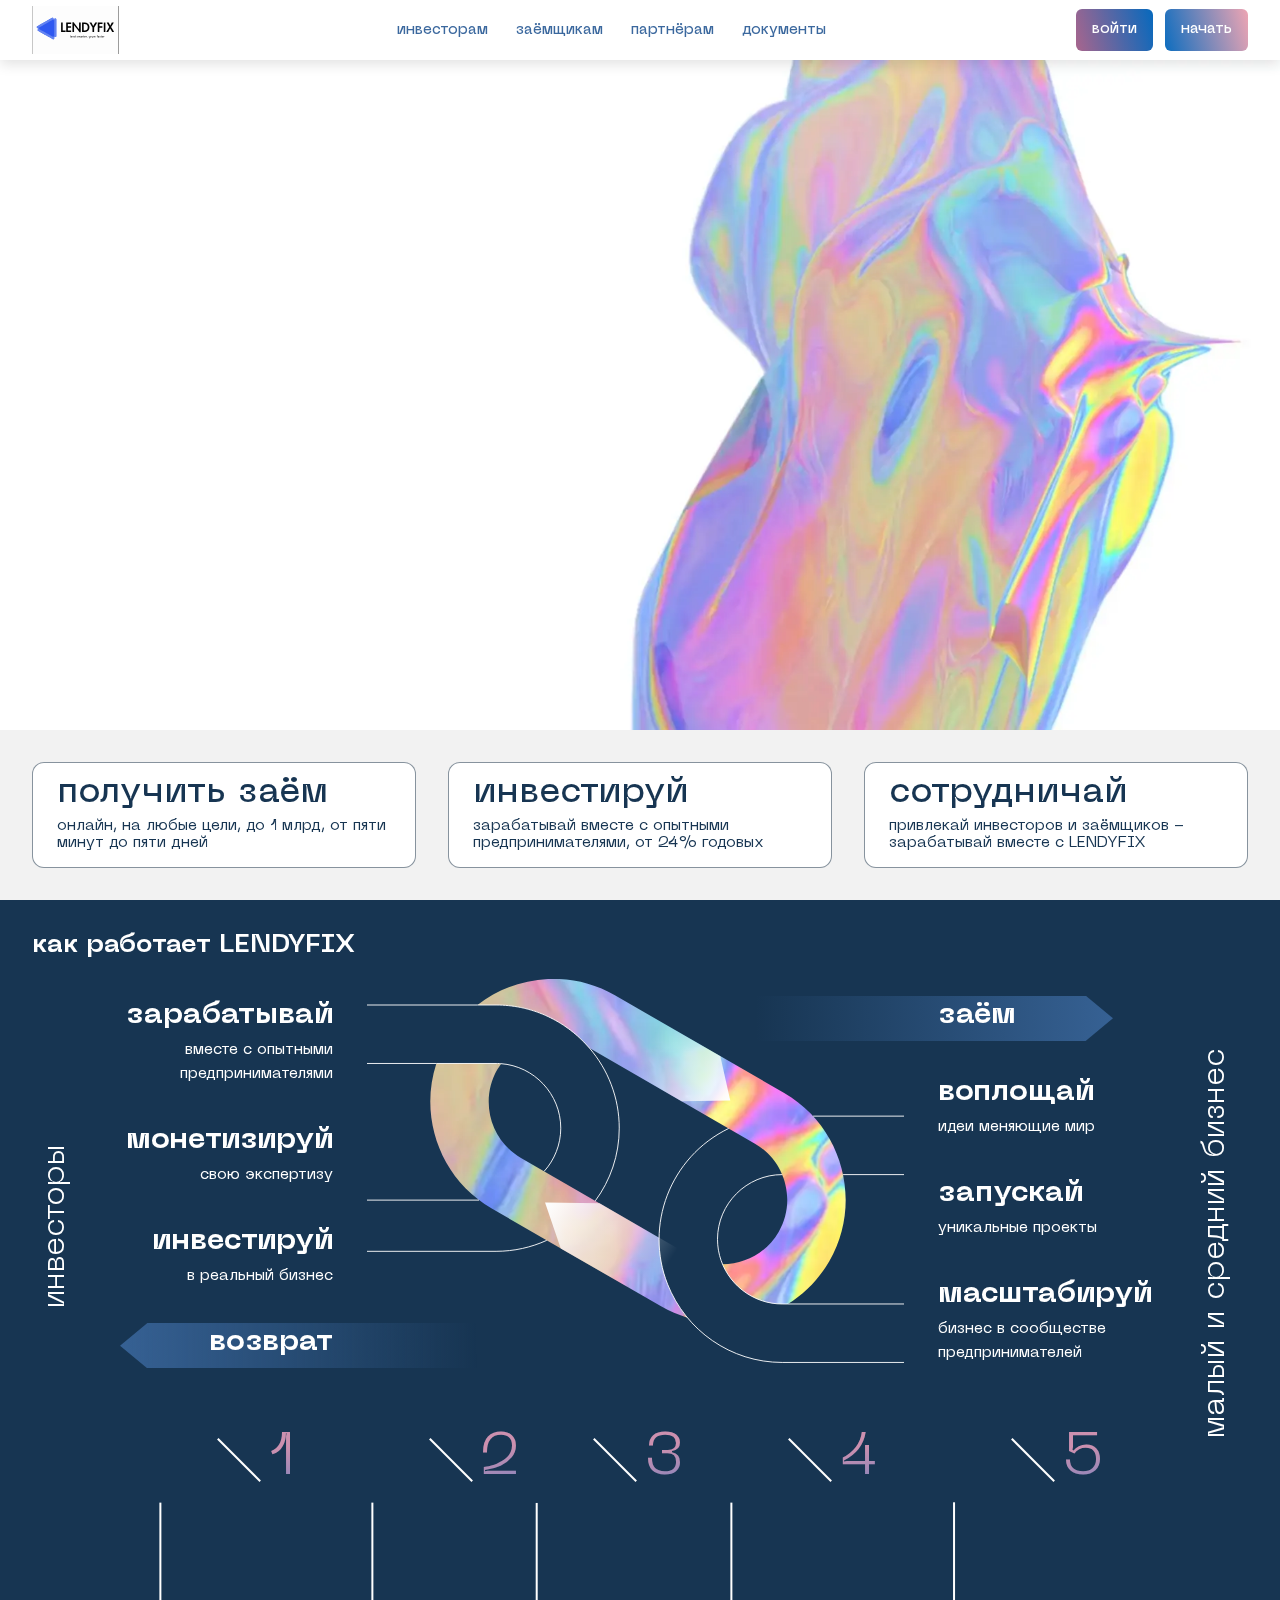
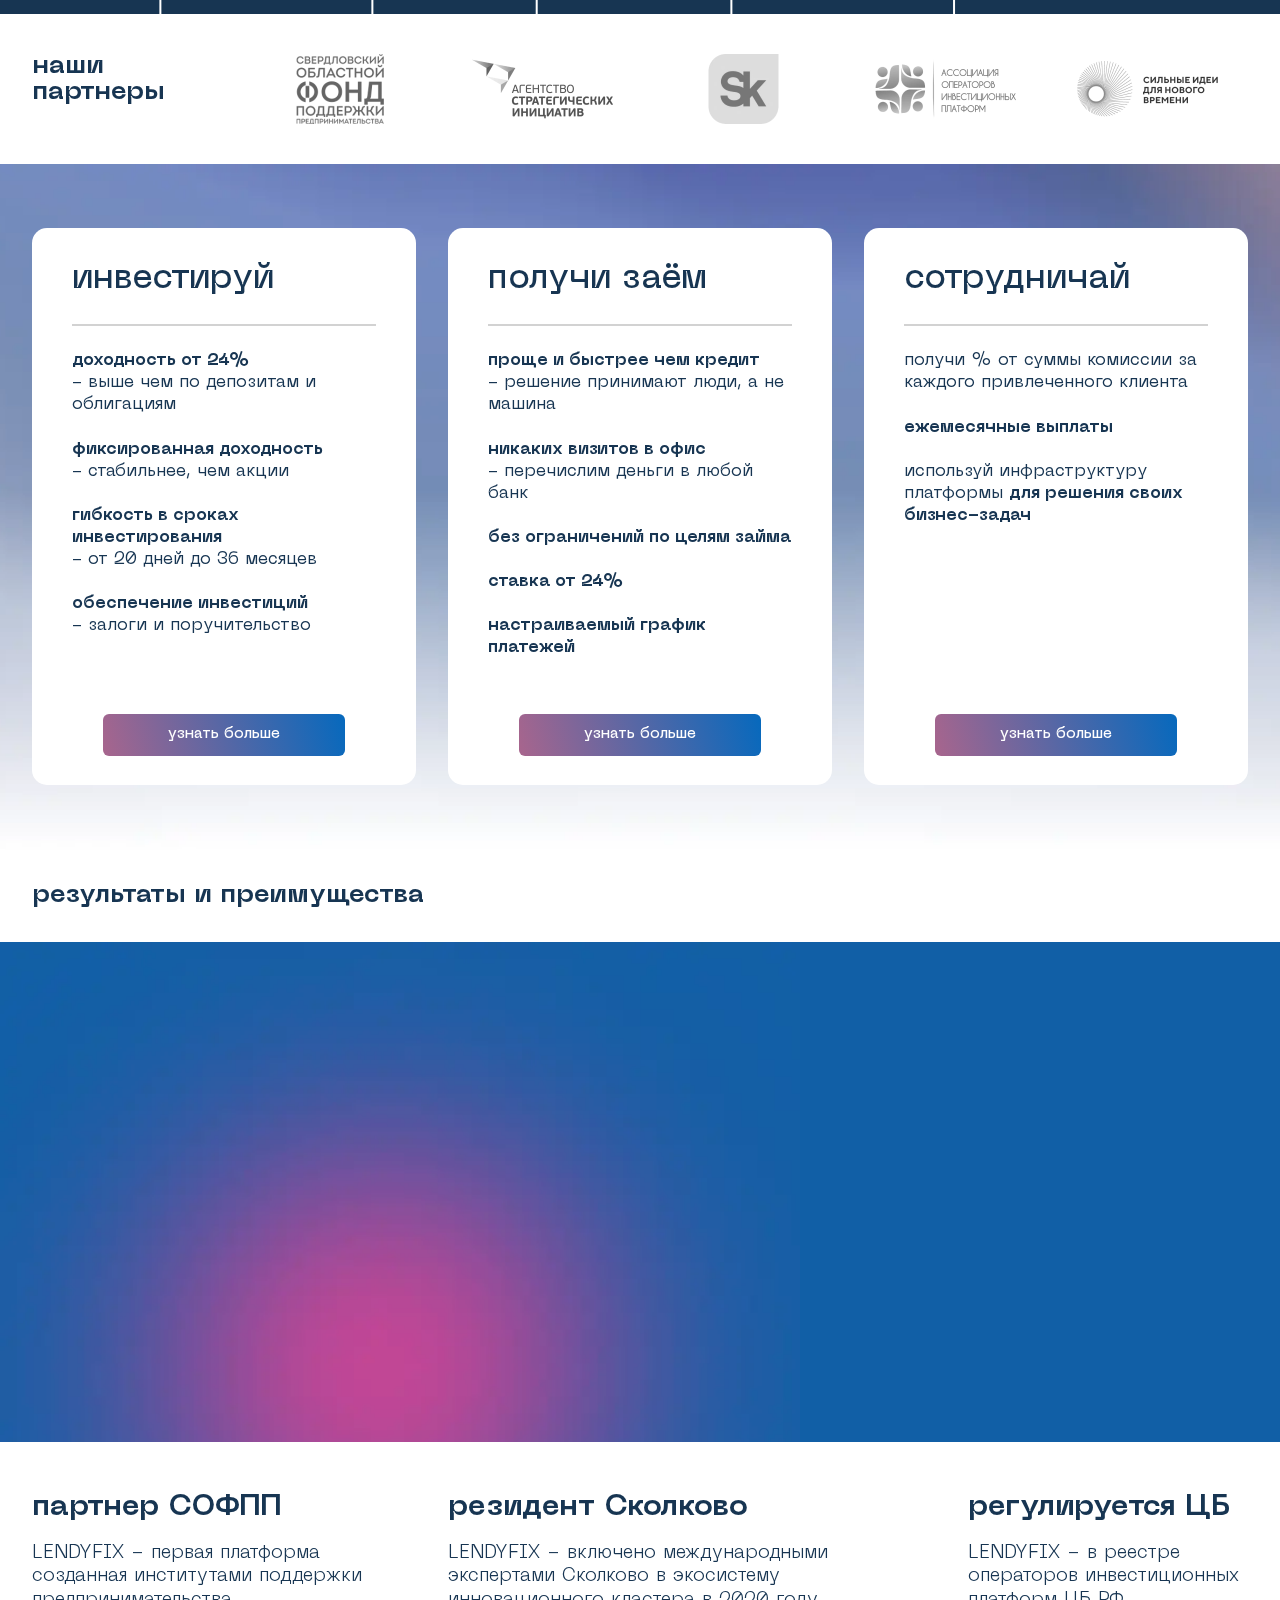
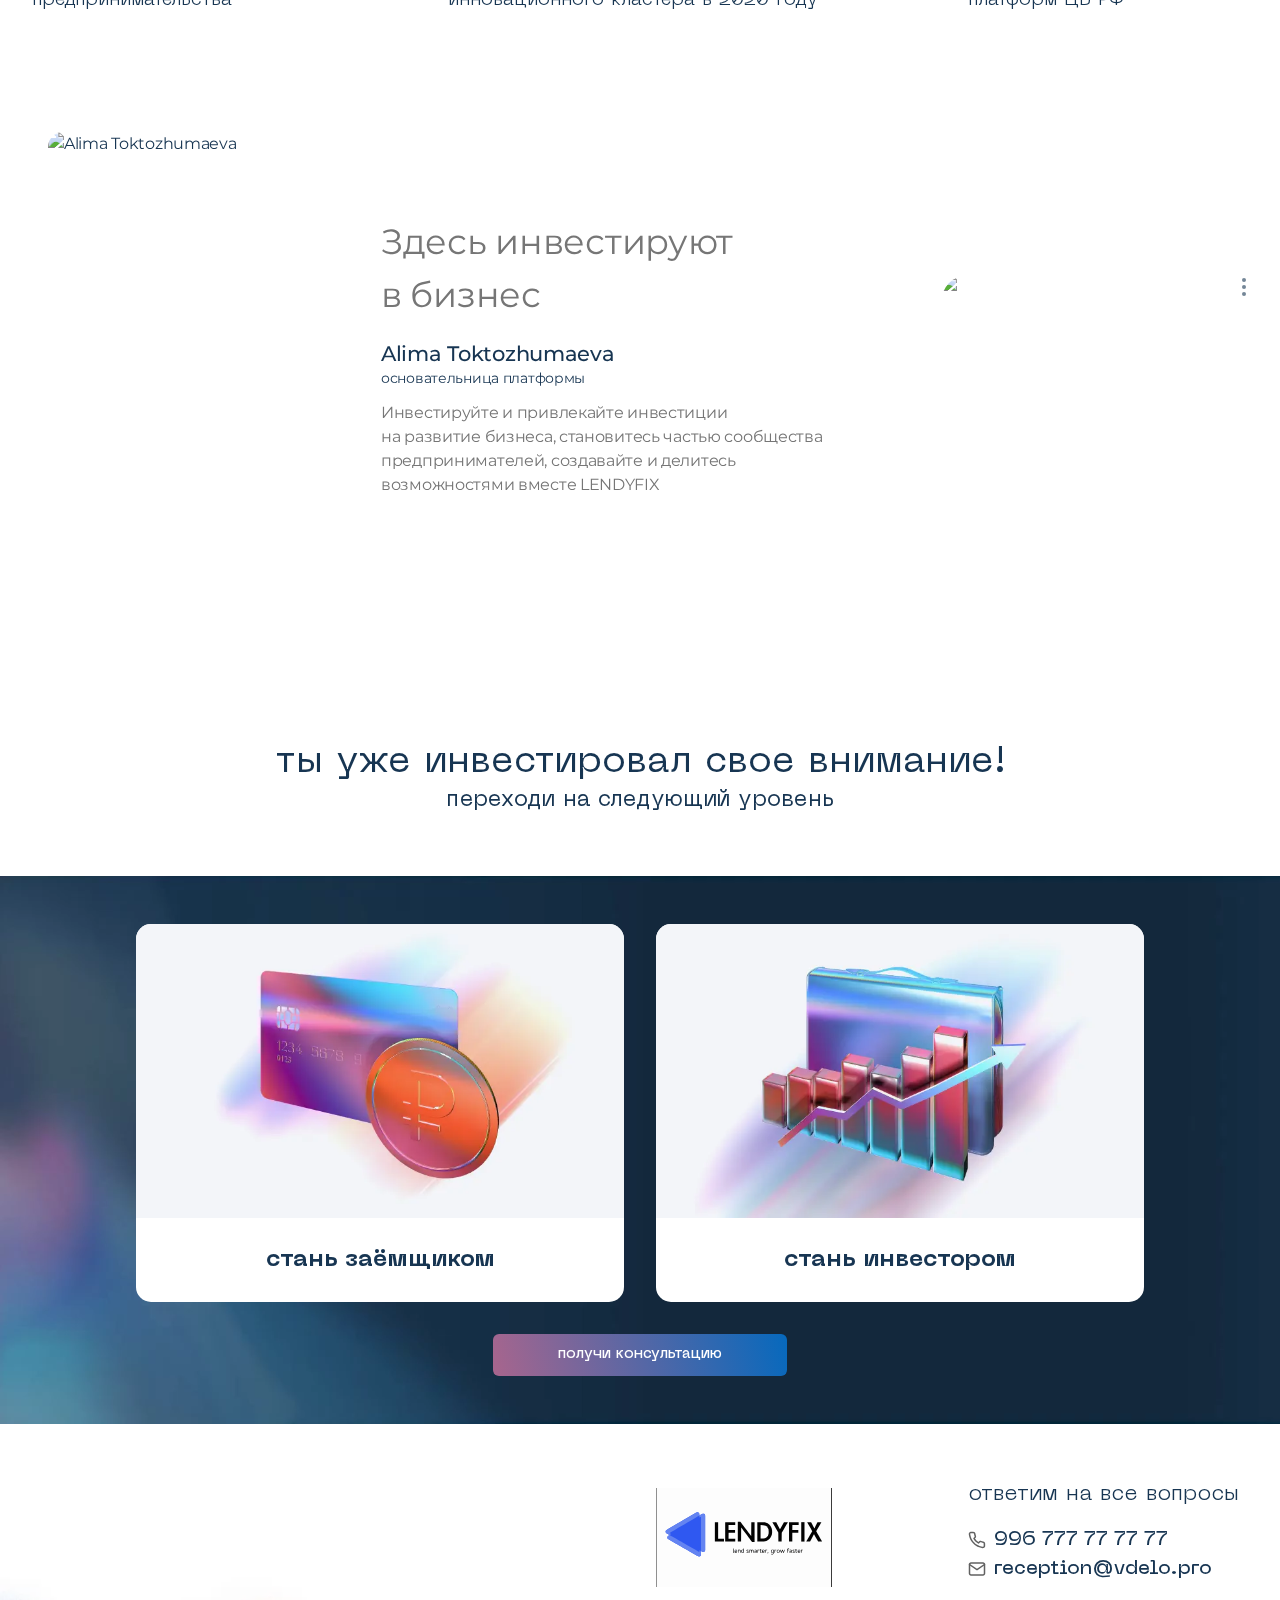
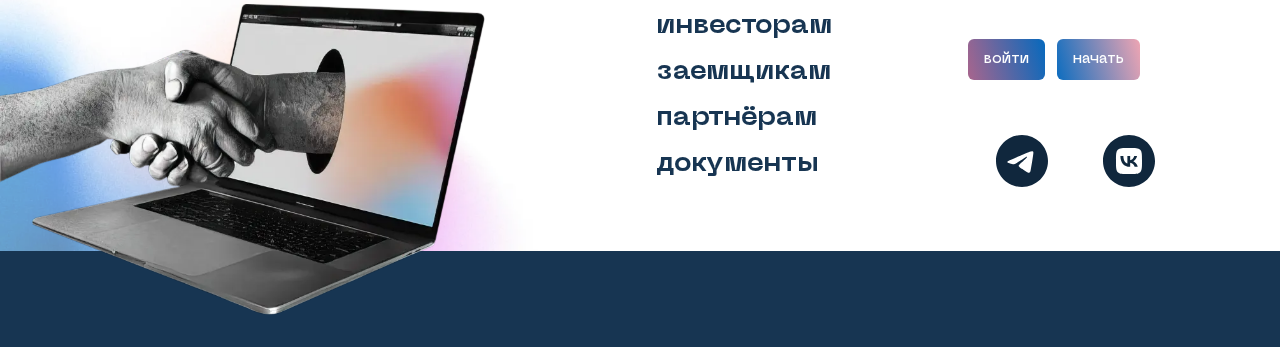
==== commit 3d0fec0b: "last" ====
--- a/index.html
+++ b/index.html
@@ -4,13 +4,13 @@
 <!-- Mirrored from vdelo.pro/ by HTTrack Website Copier/3.x [XR&CO'2014], Sun, 01 Dec 2024 11:07:38 GMT -->
 <head><meta charset="utf-8">
 <meta name="viewport" content="width=device-width, initial-scale=1">
-<title>ВДело – инвестиционная платформа | Онлайн платформа для инвестиций</title>
+<title>LENDYFIX – инвестиционная платформа | Онлайн платформа для инвестиций</title>
 <meta name="format-detection" content="telephone=no">
 <meta name="yandex-verification" content="8433f9cecf32af02">
 <meta name="facebook-domain-verification" content="ak2jurbrspjdzh8na9rcbg5ym2mm7i">
 <meta property="og:type" content="website">
 <meta property="og:url" content="index.html">
-<meta property="og:title" content="ВДело">
+<meta property="og:title" content="LENDYFIX">
 <meta property="og:image" content="icons/logo.svg">
 <link rel="icon" type="image/x-icon" href="favicon/favicon.ico">
 <link rel="icon" type="image/svg+xml" href="favicon/favicon-120x120.svg">
@@ -18,8 +18,8 @@
 <script src="https://cdnjs.cloudflare.com/polyfill/v3/polyfill.min.js?version=4.8.0&amp;features=globalThis%2Ces2019"></script>
 <script src="https://smartcaptcha.yandexcloud.net/captcha.js" defer></script>
 <script type="application/ld+json">{"@context":"http://schema.org","@type":"Organization","name":"ООО ВДЕЛО","logo":"https://vdelo.pro/icons/logo.svg","url":"https://www.vdelo.pro","telephone":"996 777 77 77 77","email":"reception@vdelo.pro","address":{"@type":"PostalAddress","addressCountry":"Россия","addressLocality":"Нижний Тагил","streetAddress":"ул. Ахунбаева 101","postalCode":"622034"}}</script>
-<meta name="description" content="ВДело – онлайн платформа для привлечения инвестиций. Платформа объединяет предпринимателей и инвесторов. Финансирование и инвестирование проектов."><link rel="modulepreload" href="_payload.js"><link rel="modulepreload" as="script" crossorigin href="_nuxt/entry.043f00b6.js"><link rel="preload" as="style" href="_nuxt/entry.645acc4f.css"><link rel="modulepreload" as="script" crossorigin href="_nuxt/default.39380a9c.js"><link rel="preload" as="style" href="_nuxt/default.d4c7c884.css"><link rel="modulepreload" as="script" crossorigin href="_nuxt/message.dc291a30.js"><link rel="modulepreload" as="script" crossorigin href="_nuxt/vue.f36acd1f.78506e28.js"><link rel="modulepreload" as="script" crossorigin href="_nuxt/index.ae64c263.js"><link rel="preload" as="style" href="_nuxt/index.6cfcb707.css"><link rel="modulepreload" as="script" crossorigin href="_nuxt/index.2c391975.js"><link rel="modulepreload" as="script" crossorigin href="_nuxt/FirstScreen.cc0a0a58.js"><link rel="preload" as="style" href="_nuxt/FirstScreen.a81c51d0.css"><link rel="modulepreload" as="script" crossorigin href="_nuxt/client-only.c2497d55.js"><link rel="modulepreload" as="script" crossorigin href="_nuxt/ConclusionModal.e8d3fb99.js"><link rel="preload" as="style" href="_nuxt/ConclusionModal.2d0f82c6.css"><link rel="modulepreload" as="script" crossorigin href="_nuxt/_plugin-vue_export-helper.c27b6911.js"><link rel="modulepreload" as="script" crossorigin href="_nuxt/InputDefault.a524a8a1.js"><link rel="preload" as="style" href="_nuxt/InputDefault.2629e1a2.css"><link rel="modulepreload" as="script" crossorigin href="_nuxt/Facts.820c33cc.js"><link rel="preload" as="style" href="_nuxt/Facts.29cae013.css"><link rel="modulepreload" as="script" crossorigin href="_nuxt/ActionBlock.81c36400.js"><link rel="preload" as="style" href="_nuxt/ActionBlock.e3ced143.css"><link rel="stylesheet" href="_nuxt/entry.645acc4f.css"><link rel="stylesheet" href="_nuxt/default.d4c7c884.css"><link rel="stylesheet" href="_nuxt/index.6cfcb707.css"><link rel="stylesheet" href="_nuxt/FirstScreen.a81c51d0.css"><link rel="stylesheet" href="_nuxt/ConclusionModal.2d0f82c6.css"><link rel="stylesheet" href="_nuxt/InputDefault.2629e1a2.css"><link rel="stylesheet" href="_nuxt/Facts.29cae013.css"><link rel="stylesheet" href="_nuxt/ActionBlock.e3ced143.css"></head>
-<body ><!----><!--teleport anchor--><!----><!--teleport anchor--><!----><!--teleport anchor--><div id="__nuxt"><!--[--><!--[--><div><div></div><header class="header w-full lg:bg-white bg-black bg-black"><div class="container hidden lg:block"><div class="row justify-between items-center"><a aria-current="page" href="index.html" class="router-link-active router-link-exact-active"><!--[--><img class="header__logo" src="icons/logo.svg" alt="Логотип ВДело" width="87"><!--]--></a><nav class="header__navigation"><ul class="flex justify-between"><li class="header__item ml-7"><a href="investor/index.html" class=""><!--[--> Инвесторам <!--]--></a></li><li class="header__item ml-7"><a href="loaner/index.html" class=""><!--[--> Заёмщикам <!--]--></a></li><li class="header__item ml-7"><a href="partner/index.html" class=""><!--[--> Партнёрам <!--]--></a></li><li class="header__item ml-7"><a href="documents/index.html" class=""><!--[--> Документы <!--]--></a></li></ul></nav><div><div class="flex space-x-3"><div class="btn btn--default px-8 lg:px-4 2xl:px-8"><button><span class="btn__ripple"><span class="btn__ripple-circle" style="left:0px;top:0px;"></span></span><span class="block"><!--[--> войти <!--]--></span><!----></button></div><div class="btn btn--secondary px-8 lg:px-4 2xl:px-8"><button><span class="btn__ripple"><span class="btn__ripple-circle" style="left:0px;top:0px;"></span></span><span class="block"><!--[--> начать <!--]--></span><!----></button></div><!----></div></div></div></div><div class="container block lg:hidden overflow-auto" style="will-change:height;"><div class="block sm:hidden text-white lowercase flex flex-col justify-center text-sm" style="height:60px;"><a href="http://cbr.ru/finorg/foinfo/?ogrn=1206600030647" class="w-fit" target="_blank"><span> Мы в реестре <span class="font-bold">НБКР</span></span></a></div><div class="header__burger"><div></div><div></div><div></div></div><div class="h-0 flex flex-col space-y-8 m-auto w-full sm:w-96 overflow-hidden"><a aria-current="page" href="index.html" class="router-link-active router-link-exact-active mt-16 sm:mt-32"><!--[--><img class="header__logo w-7/12 m-auto" src="icons/logo.svg" alt="Логотип ВДело"><!--]--></a><nav class="header__navigation"><ul class="flex flex-col items-center space-y-4"><li class="header__item"><a href="investor/index.html" class=""><!--[--> Инвесторам <!--]--></a></li><li class="header__item"><a href="loaner/index.html" class=""><!--[--> Заёмщикам <!--]--></a></li><li class="header__item"><a href="partner/index.html" class=""><!--[--> Партнёрам <!--]--></a></li><li class="header__item"><a href="documents/index.html" class=""><!--[--> Документы <!--]--></a></li></ul></nav><div class="flex justify-center"><div class="flex space-x-3" style="align-items:center;"><div class="btn btn--default px-8 lg:px-4 2xl:px-8"><button><span class="btn__ripple"><span class="btn__ripple-circle" style="left:0px;top:0px;"></span></span><span class="block"><!--[--> войти <!--]--></span><!----></button></div><div class="btn btn--secondary px-8 lg:px-4 2xl:px-8"><button><span class="btn__ripple"><span class="btn__ripple-circle" style="left:0px;top:0px;"></span></span><span class="block"><!--[--> начать <!--]--></span><!----></button></div><!----></div></div></div></div></header><main style="padding-top:60px;"><!--[--><!--[--><div><section class="first-screen flex flex-col justify-end"><div class="container flex py-12 sm:py-16" style="flex:1 1;"><video class="first-screen__video pointer-events-none" loop muted autoplay playsinline pip="false" poster="images/b-preview.webp"><source src="#" type="video/mp4"><source src="#" type="video/webm"></video><div class="row items-center w-full"><div class="w-7/12 lg:w-1/2"><h1 class="first-screen__title"><!--[--><span class="text-3xl sm:text-4xl md:text-5xl lg:text-6xl xl:text-7xl 2xl:text-8xl whitespace-nowrap"><span>здесь</span><span>инвестируют </span><span>в бизнес </span></span><!--]--></h1><p class="first-screen__subtitle mt-4 sm:mt-8"><!--[--><span class="text-xl sm:text-2xl md:text-3xl lg:text-3xl xl:text-4xl 2xl:text-4xl"> займы бизнесу <br> от частных <br> инвесторов <br></span><!--]--></p><div class="hidden md:block"><!--[--><!--]--></div><div class="first-screen__registry mt-12 hidden sm:block"><a href="http://cbr.ru/finorg/foinfo/?ogrn=1206600030647" rel="noopener noreferrer" target="_blank"><!--[--><span> Мы в реестре <span class="font-bold md:ml-2">НБКР</span></span><!--]--></a></div></div><div class="w-5/12 lg:w-1/2 flex items-center"><span></span></div></div></div><div class="md:hidden bg-black flex justify-center"><!--[--><!--]--></div><div class="first-screen__info w-full" style="background: #F2F2F2;"><!--[--><div class="main-first-screen"><div class="container py-8"><div class="row space-y-4 md:space-y-0"><div class="w-full md:w-1/3"><a href="loaner/index.html" class="about"><!--[--><div class="about__header"> Получить заём </div><div class="about__body"> Онлайн, на любые цели, до 1 млрд, от пяти минут до пяти дней </div><!--]--></a></div><div class="w-full md:w-1/3"><a href="investor/index.html" class="about"><!--[--><div class="about__header"> Инвестируй </div><div class="about__body"> Зарабатывай вместе с опытными предпринимателями, от 24% годовых </div><!--]--></a></div><div class="w-full md:w-1/3"><a href="partner/index.html" class="about"><!--[--><div class="about__header"> Сотрудничай </div><div class="about__body off-lower-case"> привлекай инвесторов и заёмщиков - зарабатывай вместе с ВДело </div><!--]--></a></div></div></div></div><!--]--></div></section><section class="block md:hidden py-8"><div class="container text-white rounded-3xl py-8 px-8" style="background:#13589A;"><h2 class="title off-lower-case mb-8">как работает ВДело</h2><div class="step mx-4"><!----><div><!--[--><div class="mb-4 md:mb-6 2xl:mb-0 step__block flex items-center"><div class="step__number"><div class="step__number-val step__number-val_blue">1</div></div><div class="step__delimiter"></div><div class="step__article flex items-center"><div class="step__content">Оценка компании</div></div></div><div class="mb-4 md:mb-6 2xl:mb-0 step__block flex items-center"><div class="step__number"><div class="step__number-val step__number-val_blue">2</div></div><div class="step__delimiter"></div><div class="step__article flex items-center"><div class="step__content">Создание инвестиционного предложения</div></div></div><div class="mb-4 md:mb-6 2xl:mb-0 step__block flex items-center"><div class="step__number"><div class="step__number-val step__number-val_blue">3</div></div><div class="step__delimiter"></div><div class="step__article flex items-center"><div class="step__content">Сбор средств</div></div></div><div class="mb-4 md:mb-6 2xl:mb-0 step__block flex items-center"><div class="step__number"><div class="step__number-val step__number-val_blue">4</div></div><div class="step__delimiter"></div><div class="step__article flex items-center"><div class="step__content">Перечисление транша компании</div></div></div><div class="mb-4 md:mb-6 2xl:mb-0 step__block flex items-center"><div class="step__number"><div class="step__number-val step__number-val_blue">5</div></div><div class="step__delimiter"></div><div class="step__article flex items-center"><div class="step__content">Возврат процентного дохода инвесторам</div></div></div><!--]--><div class="step__button-wrap"><!----></div></div></div></div></section><section class="system py-12 md:py-0"><div class="container flex flex-col"><h2 class="title off-lower-case py-8 order-1 hidden md:block"> как работает ВДело </h2><div class="graph flex flex-col-reverse justify-center lg:flex-row lg:justify-around pb-8 order-4 lg:order-2 lg:px-16"><div><ul class="graph__actions h-full text-left md:text-center lg:text-right gap-4 sm:gap-8"><li><h3 class="graph__title">Зарабатывай</h3><div class="graph__subtitle">Вместе с опытными предпринимателями</div></li><li><h3 class="graph__title">Монетизируй</h3><div class="graph__subtitle">Свою экспертизу</div></li><li><h3 class="graph__title">Инвестируй</h3><div class="graph__subtitle">В реальный бизнес</div></li><li class="graph__title graph__arrow graph__arrow_left -ml-24 xl:ml-0 hidden lg:block"> Возврат </li></ul></div><div class="system__left-text md:mb-3 lg:mx-8"> Инвесторы </div><div class="graph__wrap -mx-4 sm:mx-8 mt-8 lg:-mt-4"><img class="graph__image" src="images/money-way.svg" alt="Система работы ВДело" width="520"><video class="graph__video pointer-events-none" loop muted autoplay playsinline pip="false" poster="images/b-preview.webp"><source src="#" type="video/mp4"><source src="#" type="video/webm"></video></div><div><ul class="graph__actions h-full text-right md:text-center lg:text-left gap-4 sm:gap-8"><li class="graph__title graph__arrow graph__arrow_right -mr-24 xl:mr-0 hidden lg:block"> Заём </li><li><h3 class="graph__title">Воплощай</h3><div class="graph__subtitle">Идеи меняющие мир</div></li><li><h3 class="graph__title">Запускай</h3><div class="graph__subtitle">Уникальные проекты</div></li><li><h3 class="graph__title">Масштабируй</h3><div class="graph__subtitle">Бизнес в сообществе предпринимателей</div></li></ul></div><div class="system__right-text md:mb-3 lg:mx-8"> Малый и средний бизнес </div></div><div class="system__numbers justify-around order-3 pt-8 pb-8 gap-6 hidden md:flex lg:px-36"><div class="system__block"><div class="system__article"> Оценка <br> компании </div><div class="system__number">1</div></div><div class="system__block"><div class="system__article"> Создание <br> инвестиционного <br> предложения </div><div class="system__number">2</div></div><div class="system__block"><div class="system__article"> Сбор средств </div><div class="system__number">3</div></div><div class="system__block"><div class="system__article"> Перечисление <br> транша <br> компании </div><div class="system__number">4</div></div><div class="system__block"><div class="system__article"> Возврат процентного <br> дохода инвесторам </div><div class="system__number">5</div></div></div></div></section><section class="partners"><div class="container py-10"><div class="row"><div class="w-full xl:w-2/12"><h2 class="title mb-24 lg:mb-4" style="line-height:100%;"> Наши партнеры </h2></div><div class="w-full overflow-scroll scrollbar-hide cursor-grab lg:cursor-auto absolute left-0 xl:w-10/12 lg:relative"><div class="partners__images flex mt-16 lg:mt-0 2xl:mt-2 gap-12 lg:gap-0 lg:justify-between xl:justify-around"><!--[--><div class="partners__image"><img src="images/partners/partner1.webp" alt="Партнер ВДело. Свердловский областной фонд поддержки предпринимательства" draggable="false"></div><div class="partners__image"><img src="images/partners/partner3.webp" alt="Партнер ВДело. Агентство стратегических инициатив" draggable="false"></div><div class="partners__image"><img src="images/partners/partner4.webp" alt="Партнер ВДело. Инновационный центр «Сколково»" draggable="false"></div><div class="partners__image"><img src="images/partners/partner5.webp" alt="Партнер ВДело. Ассоциация операторов инвестиционных платформ" draggable="false"></div><div class="pr-14 lg:pr-0 partners__image"><img src="images/partners/partner6.webp" alt="Партнер ВДело. Сильные идеи для нового времени" draggable="false"></div><!--]--></div></div></div></div></section><section class="invest"><div class="container py-16"><div class="row items-stretch justify-center space-y-10 lg:space-y-0"><div class="w-full md:w-8/12 lg:w-1/3"><div class="invest-card h-full" external="false"><div class="relative h-full"><h3 class="invest-card__title">Инвестируй</h3><div class="invest-card__delimiter my-4 md:my-6 lg:my-3 xl:my-6"></div><p class="invest-card__body mb-24"><!--[--><span>Доходность от 24%</span> <br> - выше чем по депозитам и облигациям<br><br><span>фиксированная доходность</span> <br> - стабильнее, чем акции<br><br><span> гибкость в сроках инвестирования</span><br> - от 20 дней до 36 месяцев<br><br><span>обеспечение инвестиций</span> <br> - залоги и поручительство <br><!--]--></p><div class="invest-card__buttons-container"><div class="btn btn--default invest-card__button mx-auto"><a href="investor/index.html" class=""><!--[--><div class="btn__ripple"><span class="btn__ripple-circle" style="left:0px;top:0px;"></span></div><div class=""><!--[-->Узнать больше<!--]--></div><!----><!--]--></a></div></div></div></div></div><div class="w-full md:w-8/12 lg:w-1/3"><div class="invest-card h-full" external="false"><div class="relative h-full"><h3 class="invest-card__title">Получи заём</h3><div class="invest-card__delimiter my-4 md:my-6 lg:my-3 xl:my-6"></div><p class="invest-card__body mb-24"><!--[--><span>Проще и быстрее чем кредит</span><br> - решение принимают люди, а не машина <br><br><span>никаких визитов в офис</span><br> - перечислим деньги в любой банк <br><br><span>без ограничений по целям займа</span> <br><br><span>ставка от 24%</span><br><br><span>настраиваемый график платежей</span> <br><!--]--></p><div class="invest-card__buttons-container"><div class="btn btn--default invest-card__button mx-auto"><a href="loaner/index.html" class=""><!--[--><div class="btn__ripple"><span class="btn__ripple-circle" style="left:0px;top:0px;"></span></div><div class=""><!--[-->Узнать больше<!--]--></div><!----><!--]--></a></div></div></div></div></div><div class="w-full md:w-8/12 lg:w-1/3"><div class="invest-card h-full" external="false"><div class="relative h-full"><h3 class="invest-card__title">Сотрудничай</h3><div class="invest-card__delimiter my-4 md:my-6 lg:my-3 xl:my-6"></div><p class="invest-card__body mb-24"><!--[--> Получи % от суммы комиссии за каждого привлеченного клиента<br><br><span>ежемесячные выплаты</span><br><br> используй инфраструктуру платформы <span>для решения своих бизнес-задач</span> <br><!--]--></p><div class="invest-card__buttons-container"><div class="btn btn--default invest-card__button mx-auto"><a href="partner/index.html" class=""><!--[--><div class="btn__ripple"><span class="btn__ripple-circle" style="left:0px;top:0px;"></span></div><div class=""><!--[-->Узнать больше<!--]--></div><!----><!--]--></a></div></div></div></div></div></div></div></section><div class="container"><h2 class="title my-8"> Результаты и преимущества </h2></div><!--[--><section class="infographic overflow-hidden bg-black"><div class="infographic__back infographic__back_main"><div class="infographic__runner infographic__runner_main"></div></div><div class="container hidden md:block"><iframe class="infographic__iframe m-auto" src="infographic.html" title="Результаты и преимущества платформы: 2,2 млпд сом выдали с 2020 года, 1247 компаний, 103,2 млн. р. выплатили инвесторам, 856 инвесторов"></iframe></div></section><section class="infographic-marquee infographic-marquee_white_main md:hidden"><!----><div class="container infographic-marquee__container py-20 pb-24"><div class="infographic-marquee__marquee" style="transform:translate(0px, 0px);transition:800ms;"><!--[--><div class="infographic-marquee__block px-8 sm:px-12 md:px-16"><div class="infographic-marquee__number" style="transition:800ms;">1594</div><div class="infographic-marquee__article">компаний</div></div><div class="infographic-marquee__block px-8 sm:px-12 md:px-16"><div class="infographic-marquee__number" style="transition:800ms;">6,9 <span>млрд С̲</span></div><div class="infographic-marquee__article">выдали с 2020 года</div></div><div class="infographic-marquee__block px-8 sm:px-12 md:px-16"><div class="infographic-marquee__number" style="transition:800ms;">4691</div><div class="infographic-marquee__article">инвестор</div></div><div class="infographic-marquee__block px-8 sm:px-12 md:px-16"><div class="infographic-marquee__number" style="transition:800ms;">513,3 <span>млн С̲</span></div><div class="infographic-marquee__article">выплатили инвесторам</div></div><div class="infographic-marquee__block px-8 sm:px-12 md:px-16"><div class="infographic-marquee__number_main infographic-marquee__number" style="transition:800ms;">1594</div><div class="infographic-marquee__article">компаний</div></div><div class="infographic-marquee__block px-8 sm:px-12 md:px-16"><div class="infographic-marquee__number" style="transition:800ms;">6,9 <span>млрд С̲</span></div><div class="infographic-marquee__article">выдали с 2020 года</div></div><div class="infographic-marquee__block px-8 sm:px-12 md:px-16"><div class="infographic-marquee__number" style="transition:800ms;">4691</div><div class="infographic-marquee__article">инвестор</div></div><div class="infographic-marquee__block px-8 sm:px-12 md:px-16"><div class="infographic-marquee__number" style="transition:800ms;">513,3 <span>млн С̲</span></div><div class="infographic-marquee__article">выплатили инвесторам</div></div><div class="infographic-marquee__block px-8 sm:px-12 md:px-16"><div class="infographic-marquee__number" style="transition:800ms;">1594</div><div class="infographic-marquee__article">компаний</div></div><div class="infographic-marquee__block px-8 sm:px-12 md:px-16"><div class="infographic-marquee__number" style="transition:800ms;">6,9 <span>млрд С̲</span></div><div class="infographic-marquee__article">выдали с 2020 года</div></div><div class="infographic-marquee__block px-8 sm:px-12 md:px-16"><div class="infographic-marquee__number" style="transition:800ms;">4691</div><div class="infographic-marquee__article">инвестор</div></div><div class="infographic-marquee__block px-8 sm:px-12 md:px-16"><div class="infographic-marquee__number" style="transition:800ms;">513,3 <span>млн С̲</span></div><div class="infographic-marquee__article">выплатили инвесторам</div></div><!--]--></div></div></section><!--]--><section class="facts"><div class="container"><div class="row pt-10 pb-14 space-y-8 lg:space-y-0"><div class="w-full lg:w-4/12"><div class="facts__block"><h3 class="facts__title"> партнер СОФПП </h3><p class="facts__body mt-2"> ВДело - первая платформа созданная институтами поддержки предпринимательства </p></div></div><div class="w-full lg:w-5/12"><div class="facts__block"><h3 class="facts__title"> резидент Сколково </h3><p class="facts__body mt-2"> ВДело - включено международными экспертами Сколково в экосистему инновационного кластера в 2020 году </p></div></div><div class="w-full lg:w-3/12"><div class="facts__block"><h3 class="facts__title"> регулируется ЦБ </h3><p class="facts__body mt-2"> ВДело - в реестре операторов инвестиционных платформ ЦБ РФ </p></div></div></div></div></section><section class="slider-default overflow-hidden person pt-16" style="background-image:url(%27/images/command-slider-background.html);"><div class="container"><div class="title slider-default__title">Наша команда</div></div><div class="mb-14 md:mb-20 slider-default__container container mx-auto"><div class="items-center slider-default__row h-full" style="transform: translateX(0px);"><!--[--><div class="slider-default__main-slide slider-default__slide mx-1 sm:mx-2 md:mx-4" style="background-color: #fff"><!----><div class="slider-default__content slider-default__main-content h-full"><!--[--><div class="h-full"><img class="person__main-image" src="images/profile.jpg" alt="Alima Toktozhumaeva" style="transform:none;"><div class="pr-1 sm:pr-4 md:pr-12 h-full"><div class="person__header flex flex-col h-full justify-center"><div class="person__slogan">Здесь инвестируют в бизнес</div><h3 class="person__name">Alima Toktozhumaeva</h3><div class="person__status mt-1">Основательница платформы</div><p class="person__body mt-2 sm:mt-4">Инвестируйте и привлекайте инвестиции на развитие бизнеса, становитесь частью сообщества предпринимателей, создавайте и делитесь возможностями вместе с ВДело</p></div></div></div><!--]--></div></div><div class="slider-default__slide mx-1 sm:mx-2 md:mx-4" style="background-color: unset"><div class="slider-default__content"><!--[--><div class="person"><div class="person__header flex items-center"><img class="person__image mr-4" src="images/Profile1.jpg" alt="Aisha Melis"><div><h3 class="person__name">Aisha Melis</h3><div class="person__status md:mt-1"> Учредительница, технический директор</div></div></div><p class="person__body mt-1 sm:mt-4">Мы – ваша команда разработчиков. Конструируйте с нами процесс привлечения инвестиций в ваш бизнес</p><div class="person__points"><div></div><div></div><div></div></div></div><!--]--></div><!----></div><div class="slider-default__slide mx-1 sm:mx-2 md:mx-4" style="background-color: unset"><div class="slider-default__content"><!--[--><div class="person"><div class="person__header flex items-center"><img class="person__image mr-4" src="images/profile2.jpg" alt="Ainazik Mataipova"><div><h3 class="person__name">Ainazik Mataipova</h3><div class="person__status md:mt-1">Руководитель направления по привлечению инвестиций</div></div></div><p class="person__body mt-1 sm:mt-4">Главный приоритет ВДело – это вы, наши инвесторы и заёмщики. Отдел клиентской заботы следит за тем, чтобы работа с платформой стала для вас максимально прозрачна, удобна, результативна</p><div class="person__points"><div></div><div></div><div></div></div></div><!--]--></div><!----></div><div class="slider-default__slide mx-1 sm:mx-2 md:mx-4" style="background-color: unset"><div class="slider-default__content"><!--[--><div class="person"><div class="person__header flex items-center"><img class="person__image mr-4" src="images/command/Sulla-sm.png" alt="Сулла Илья"><div><h3 class="person__name">Сулла Илья</h3><div class="person__status md:mt-1">Директор</div></div></div><p class="person__body mt-1 sm:mt-4">Деятельность платформы регулируется ЦБ РФ. Авторизация – через Госуслуги. Сама платформа – живой финансовый инструмент, быстро адаптирующийся к изменчивым условиям рынка</p><div class="person__points"><div></div><div></div><div></div></div></div><!--]--></div><!----></div><div class="slider-default__slide mx-1 sm:mx-2 md:mx-4" style="background-color: unset"><div class="slider-default__content"><!--[--><div class="person"><div class="person__header flex items-center"><img class="person__image mr-4" src="images/Profile.jpg" alt="Alima Toktozhumaeva"><div><h3 class="person__name">Alima Toktozhumaeva</h3><div class="person__status md:mt-1">Основательница платформы</div></div></div><p class="person__body mt-1 sm:mt-4">Инвестируйте и привлекайте инвестиции на развитие бизнеса, становитесь частью сообщества предпринимателей, создавайте и делитесь возможностями вместе с ВДело</p><div class="person__points"><div></div><div></div><div></div></div></div><!--]--></div><!----></div><div class="slider-default__slide mx-1 sm:mx-2 md:mx-4" style="background-color: unset"><div class="slider-default__content"><!--[--><div class="person"><div class="person__header flex items-center"><img class="person__image mr-4" src="images/Profile1.jpg" alt="Aisha Melis"><div><h3 class="person__name">Aisha Melis</h3><div class="person__status md:mt-1"> Учредительница, технический директор</div></div></div><p class="person__body mt-1 sm:mt-4">Мы – ваша команда разработчиков. Конструируйте с нами процесс привлечения инвестиций в ваш бизнес</p><div class="person__points"><div></div><div></div><div></div></div></div><!--]--></div><!----></div><div class="slider-default__slide mx-1 sm:mx-2 md:mx-4" style="background-color: unset"><div class="slider-default__content"><!--[--><div class="person"><div class="person__header flex items-center"><img class="person__image mr-4" src="images/profile2.jpg" alt="Ainazik Mataipova"><div><h3 class="person__name">Ainazik Mataipova</h3><div class="person__status md:mt-1">Руководитель направления по привлечению инвестиций</div></div></div><p class="person__body mt-1 sm:mt-4">Главный приоритет ВДело – это вы, наши инвесторы и заёмщики. Отдел клиентской заботы следит за тем, чтобы работа с платформой стала для вас максимально прозрачна, удобна, результативна</p><div class="person__points"><div></div><div></div><div></div></div></div><!--]--></div><!----></div><div class="slider-default__slide mx-1 sm:mx-2 md:mx-4" style="background-color: unset"><div class="slider-default__content"><!--[--><div class="person"><div class="person__header flex items-center"><img class="person__image mr-4" src="images/command/Sulla-sm.png" alt="Сулла Илья"><div><h3 class="person__name">Сулла Илья</h3><div class="person__status md:mt-1">Директор</div></div></div><p class="person__body mt-1 sm:mt-4">Деятельность платформы регулируется ЦБ РФ. Авторизация – через Госуслуги. Сама платформа – живой финансовый инструмент, быстро адаптирующийся к изменчивым условиям рынка</p><div class="person__points"><div></div><div></div><div></div></div></div><!--]--></div><!----></div><!--]--></div></div><!----></section><section class="attention"><div class="container pt-8 pb-10 md:pb-14"><h2 class="attention__title"> Ты уже инвестировал свое внимание! </h2><p class="attention__subtitle"> Переходи на следующий уровень </p></div></section><section class="begin"><video src="video/begin-background.mp4" class="begin__video pointer-events-none" loop muted autoplay playsinline pip="false"></video><div class="container py-12"><div class="row"><div class="hidden lg:block w-1/12"></div><div class="w-full md:w-8/12 lg:w-5/12 mx-auto"><div class="action-block"><img class="action-block__image w-full" src="images/begin-loaner.webp" alt="Кредитная карта и золотая монета"><h3 class="action-block__title py-6">Стань заёмщиком</h3></div></div><div class="mt-8 lg:mt-0 w-full md:w-8/12 lg:w-5/12 mx-auto"><div class="action-block"><img class="action-block__image w-full" src="images/begin-investor_purple.webp" alt="Растущий график и деловой чемодан"><h3 class="action-block__title py-6">Стань инвестором</h3></div></div><div class="hidden lg:block w-1/12"></div></div><div class="btn btn--default mt-8 mx-auto"><button><span class="btn__ripple"><span class="btn__ripple-circle" style="left:0px;top:0px;"></span></span><span class="block"><!--[--> Получи консультацию <!--]--></span><!----></button></div></div></section><!--teleport start--><!--teleport end--></div><!--]--><!--]--></main><footer class="footer" style="background:rgba(255, 255, 255, 0);"><div class="container pt-16 m-auto"><div class="row"><div class="hidden w-6/12 lg:block"></div><div class="w-full sm:w-1/2 lg:w-1/4 mb-16"><div><a aria-current="page" href="index.html" class="router-link-active router-link-exact-active"><!--[--><img class="footer__logo mb-4 2xl:mb-10 mx-auto sm:mx-0" src="icons/logo.svg" alt="Логотип ВДело"><!--]--></a></div><nav class="footer__navigation"><ul class="flex flex-col items-center sm:items-start"><li class="footer__item"><a href="investor/index.html" class=""><!--[--> Инвесторам <!--]--></a></li><li class="footer__item"><a href="loaner/index.html" class=""><!--[--> Заемщикам <!--]--></a></li><li class="footer__item"><a href="partner/index.html" class=""><!--[--> Партнёрам <!--]--></a></li><li class="footer__item"><a href="documents/index.html" class=""><!--[--> Документы <!--]--></a></li></ul></nav></div><div class="w-full sm:w-1/2 lg:w-1/4 mb-16"><div class="flex flex-col h-full justify-between items-center sm:items-start space-y-10 sm:space-y-0"><div class="footer__contacts -mt-4"><h3 class="footer__title mb-2">Ответим на все вопросы</h3><a class="footer__phone flex items-center justify-center sm:justify-start w-fit mx-auto sm:ml-0" href="tel:+78002016618" target="_blank"><img src="icons/phone.svg" alt="Иконка телефона" width="18"><span class="ml-2"> 996 777 77 77 77 </span></a><a class="footer__email flex items-center justify-center sm:justify-start w-fit mx-auto sm:ml-0" href="mailto:reception@vdelo.pro" target="_blank"><img src="icons/mail.svg" alt="Иконка письма" width="18"><span class="ml-2"> reception@vdelo.pro </span></a></div><div><div class="flex space-x-3"><div class="btn btn--default px-8 lg:px-4 2xl:px-8"><button><span class="btn__ripple"><span class="btn__ripple-circle" style="left:0px;top:0px;"></span></span><span class="block"><!--[--> войти <!--]--></span><!----></button></div><div class="btn btn--secondary px-8 lg:px-4 2xl:px-8"><button><span class="btn__ripple"><span class="btn__ripple-circle" style="left:0px;top:0px;"></span></span><span class="block"><!--[--> начать <!--]--></span><!----></button></div><!----></div></div><div class="footer__social flex justify-around"><a href="https://t.me/vdeloPRO" target="_blank" class="footer__telegram"><img src="icons/telegram.svg" alt="Логотип телеграмма" width="52" height="52"></a><a href="https://vk.com/vdelo.invest" target="_blank" class="footer__vk"><img src="icons/vk.svg" alt="Логотип вконтакте" width="52" height="52"></a></div></div></div></div></div><div><img class="footer__main-image footer__main-image_index mb-8 lg:mb-20 xl:mb-8" src="images/footer-images/index-page.webp" alt="Рукопожатие двух мужчин"><img class="footer__image-background footer__image-background_index" src="images/footer-images/index-background.webp" alt="Цветной фон"></div><div class="bg-black h-24 z-10 relative"></div></footer></div><!--]--><div class="vue-notification-group" style="width:440px;top:0px;right:0px;"><div></div></div><!----><!--teleport start--><!--teleport end--><!--teleport start--><!--teleport end--><!--]--></div><script type="module">import p from "/_payload.js";window.__NUXT__={...p,...((function(a,b){return {state:{},_errors:{},serverRendered:b,prerenderedAt:1731664666284,config:{public:{baseURL:"http:\u002F\u002Flocalhost:3000",env:{SMARTCAPTCHA_CLIENT_KEY:"ysc1_og4a2pkKF8DRwLJxRpRrSyCSbfqkCaTsvFXwZYAT0440f52a",NODE_ENV_FRONT:"production"},settings:{$disableCheckEcp:a,$isTestSms:a,$disableCaptcha:a,$isRollbarOn:b}},app:{baseURL:"\u002F",buildAssetsDir:"\u002F_nuxt\u002F",cdnURL:""}}}}(false,true)))}</script><script src="_nuxt/polyfills-legacy.D2Ni_Hhy.js" nomodule crossorigin></script><script src="_nuxt/entry-legacy.ef274813.js" nomodule crossorigin></script><script type="module" src="_nuxt/entry.043f00b6.js" crossorigin></script></body>
+<meta name="description" content="LENDYFIX – онлайн платформа для привлечения инвестиций. Платформа объединяет предпринимателей и инвесторов. Финансирование и инвестирование проектов."><link rel="modulepreload" href="_payload.js"><link rel="modulepreload" as="script" crossorigin href="_nuxt/entry.043f00b6.js"><link rel="preload" as="style" href="_nuxt/entry.645acc4f.css"><link rel="modulepreload" as="script" crossorigin href="_nuxt/default.39380a9c.js"><link rel="preload" as="style" href="_nuxt/default.d4c7c884.css"><link rel="modulepreload" as="script" crossorigin href="_nuxt/message.dc291a30.js"><link rel="modulepreload" as="script" crossorigin href="_nuxt/vue.f36acd1f.78506e28.js"><link rel="modulepreload" as="script" crossorigin href="_nuxt/index.ae64c263.js"><link rel="preload" as="style" href="_nuxt/index.6cfcb707.css"><link rel="modulepreload" as="script" crossorigin href="_nuxt/index.2c391975.js"><link rel="modulepreload" as="script" crossorigin href="_nuxt/FirstScreen.cc0a0a58.js"><link rel="preload" as="style" href="_nuxt/FirstScreen.a81c51d0.css"><link rel="modulepreload" as="script" crossorigin href="_nuxt/client-only.c2497d55.js"><link rel="modulepreload" as="script" crossorigin href="_nuxt/ConclusionModal.e8d3fb99.js"><link rel="preload" as="style" href="_nuxt/ConclusionModal.2d0f82c6.css"><link rel="modulepreload" as="script" crossorigin href="_nuxt/_plugin-vue_export-helper.c27b6911.js"><link rel="modulepreload" as="script" crossorigin href="_nuxt/InputDefault.a524a8a1.js"><link rel="preload" as="style" href="_nuxt/InputDefault.2629e1a2.css"><link rel="modulepreload" as="script" crossorigin href="_nuxt/Facts.820c33cc.js"><link rel="preload" as="style" href="_nuxt/Facts.29cae013.css"><link rel="modulepreload" as="script" crossorigin href="_nuxt/ActionBlock.81c36400.js"><link rel="preload" as="style" href="_nuxt/ActionBlock.e3ced143.css"><link rel="stylesheet" href="_nuxt/entry.645acc4f.css"><link rel="stylesheet" href="_nuxt/default.d4c7c884.css"><link rel="stylesheet" href="_nuxt/index.6cfcb707.css"><link rel="stylesheet" href="_nuxt/FirstScreen.a81c51d0.css"><link rel="stylesheet" href="_nuxt/ConclusionModal.2d0f82c6.css"><link rel="stylesheet" href="_nuxt/InputDefault.2629e1a2.css"><link rel="stylesheet" href="_nuxt/Facts.29cae013.css"><link rel="stylesheet" href="_nuxt/ActionBlock.e3ced143.css"></head>
+<body ><!----><!--teleport anchor--><!----><!--teleport anchor--><!----><!--teleport anchor--><div id="__nuxt"><!--[--><!--[--><div><div></div><header class="header w-full lg:bg-white bg-black bg-black"><div class="container hidden lg:block"><div class="row justify-between items-center"><a aria-current="page" href="index.html" class="router-link-active router-link-exact-active"><!--[--><img class="header__logo" src="icons/logo.svg" alt="Логотип ВДело" width="87"><!--]--></a><nav class="header__navigation"><ul class="flex justify-between"><li class="header__item ml-7"><a href="investor/index.html" class=""><!--[--> Инвесторам <!--]--></a></li><li class="header__item ml-7"><a href="loaner/index.html" class=""><!--[--> Заёмщикам <!--]--></a></li><li class="header__item ml-7"><a href="partner/index.html" class=""><!--[--> Партнёрам <!--]--></a></li><li class="header__item ml-7"><a href="documents/index.html" class=""><!--[--> Документы <!--]--></a></li></ul></nav><div><div class="flex space-x-3"><div class="btn btn--default px-8 lg:px-4 2xl:px-8"><button><span class="btn__ripple"><span class="btn__ripple-circle" style="left:0px;top:0px;"></span></span><span class="block"><!--[--> войти <!--]--></span><!----></button></div><div class="btn btn--secondary px-8 lg:px-4 2xl:px-8"><button><span class="btn__ripple"><span class="btn__ripple-circle" style="left:0px;top:0px;"></span></span><span class="block"><!--[--> начать <!--]--></span><!----></button></div><!----></div></div></div></div><div class="container block lg:hidden overflow-auto" style="will-change:height;"><div class="block sm:hidden text-white lowercase flex flex-col justify-center text-sm" style="height:60px;"><a href="http://cbr.ru/finorg/foinfo/?ogrn=1206600030647" class="w-fit" target="_blank"><span> Мы в реестре <span class="font-bold">НБКР</span></span></a></div><div class="header__burger"><div></div><div></div><div></div></div><div class="h-0 flex flex-col space-y-8 m-auto w-full sm:w-96 overflow-hidden"><a aria-current="page" href="index.html" class="router-link-active router-link-exact-active mt-16 sm:mt-32"><!--[--><img class="header__logo w-7/12 m-auto" src="icons/logo.svg" alt="Логотип ВДело"><!--]--></a><nav class="header__navigation"><ul class="flex flex-col items-center space-y-4"><li class="header__item"><a href="investor/index.html" class=""><!--[--> Инвесторам <!--]--></a></li><li class="header__item"><a href="loaner/index.html" class=""><!--[--> Заёмщикам <!--]--></a></li><li class="header__item"><a href="partner/index.html" class=""><!--[--> Партнёрам <!--]--></a></li><li class="header__item"><a href="documents/index.html" class=""><!--[--> Документы <!--]--></a></li></ul></nav><div class="flex justify-center"><div class="flex space-x-3" style="align-items:center;"><div class="btn btn--default px-8 lg:px-4 2xl:px-8"><button><span class="btn__ripple"><span class="btn__ripple-circle" style="left:0px;top:0px;"></span></span><span class="block"><!--[--> войти <!--]--></span><!----></button></div><div class="btn btn--secondary px-8 lg:px-4 2xl:px-8"><button><span class="btn__ripple"><span class="btn__ripple-circle" style="left:0px;top:0px;"></span></span><span class="block"><!--[--> начать <!--]--></span><!----></button></div><!----></div></div></div></div></header><main style="padding-top:60px;"><!--[--><!--[--><div><section class="first-screen flex flex-col justify-end"><div class="container flex py-12 sm:py-16" style="flex:1 1;"><video class="first-screen__video pointer-events-none" loop muted autoplay playsinline pip="false" poster="images/b-preview.webp"><source src="#" type="video/mp4"><source src="#" type="video/webm"></video><div class="row items-center w-full"><div class="w-7/12 lg:w-1/2"><h1 class="first-screen__title"><!--[--><span class="text-3xl sm:text-4xl md:text-5xl lg:text-6xl xl:text-7xl 2xl:text-8xl whitespace-nowrap"><span>здесь</span><span>инвестируют </span><span>в бизнес </span></span><!--]--></h1><p class="first-screen__subtitle mt-4 sm:mt-8"><!--[--><span class="text-xl sm:text-2xl md:text-3xl lg:text-3xl xl:text-4xl 2xl:text-4xl"> займы бизнесу <br> от частных <br> инвесторов <br></span><!--]--></p><div class="hidden md:block"><!--[--><!--]--></div><div class="first-screen__registry mt-12 hidden sm:block"><a href="http://cbr.ru/finorg/foinfo/?ogrn=1206600030647" rel="noopener noreferrer" target="_blank"><!--[--><span> Мы в реестре <span class="font-bold md:ml-2">НБКР</span></span><!--]--></a></div></div><div class="w-5/12 lg:w-1/2 flex items-center"><span></span></div></div></div><div class="md:hidden bg-black flex justify-center"><!--[--><!--]--></div><div class="first-screen__info w-full" style="background: #F2F2F2;"><!--[--><div class="main-first-screen"><div class="container py-8"><div class="row space-y-4 md:space-y-0"><div class="w-full md:w-1/3"><a href="loaner/index.html" class="about"><!--[--><div class="about__header"> Получить заём </div><div class="about__body"> Онлайн, на любые цели, до 1 млрд, от пяти минут до пяти дней </div><!--]--></a></div><div class="w-full md:w-1/3"><a href="investor/index.html" class="about"><!--[--><div class="about__header"> Инвестируй </div><div class="about__body"> Зарабатывай вместе с опытными предпринимателями, от 24% годовых </div><!--]--></a></div><div class="w-full md:w-1/3"><a href="partner/index.html" class="about"><!--[--><div class="about__header"> Сотрудничай </div><div class="about__body off-lower-case"> привлекай инвесторов и заёмщиков - зарабатывай вместе с LENDYFIX </div><!--]--></a></div></div></div></div><!--]--></div></section><section class="block md:hidden py-8"><div class="container text-white rounded-3xl py-8 px-8" style="background:#13589A;"><h2 class="title off-lower-case mb-8">как работает LENDYFIX</h2><div class="step mx-4"><!----><div><!--[--><div class="mb-4 md:mb-6 2xl:mb-0 step__block flex items-center"><div class="step__number"><div class="step__number-val step__number-val_blue">1</div></div><div class="step__delimiter"></div><div class="step__article flex items-center"><div class="step__content">Оценка компании</div></div></div><div class="mb-4 md:mb-6 2xl:mb-0 step__block flex items-center"><div class="step__number"><div class="step__number-val step__number-val_blue">2</div></div><div class="step__delimiter"></div><div class="step__article flex items-center"><div class="step__content">Создание инвестиционного предложения</div></div></div><div class="mb-4 md:mb-6 2xl:mb-0 step__block flex items-center"><div class="step__number"><div class="step__number-val step__number-val_blue">3</div></div><div class="step__delimiter"></div><div class="step__article flex items-center"><div class="step__content">Сбор средств</div></div></div><div class="mb-4 md:mb-6 2xl:mb-0 step__block flex items-center"><div class="step__number"><div class="step__number-val step__number-val_blue">4</div></div><div class="step__delimiter"></div><div class="step__article flex items-center"><div class="step__content">Перечисление транша компании</div></div></div><div class="mb-4 md:mb-6 2xl:mb-0 step__block flex items-center"><div class="step__number"><div class="step__number-val step__number-val_blue">5</div></div><div class="step__delimiter"></div><div class="step__article flex items-center"><div class="step__content">Возврат процентного дохода инвесторам</div></div></div><!--]--><div class="step__button-wrap"><!----></div></div></div></div></section><section class="system py-12 md:py-0"><div class="container flex flex-col"><h2 class="title off-lower-case py-8 order-1 hidden md:block"> как работает LENDYFIX </h2><div class="graph flex flex-col-reverse justify-center lg:flex-row lg:justify-around pb-8 order-4 lg:order-2 lg:px-16"><div><ul class="graph__actions h-full text-left md:text-center lg:text-right gap-4 sm:gap-8"><li><h3 class="graph__title">Зарабатывай</h3><div class="graph__subtitle">Вместе с опытными предпринимателями</div></li><li><h3 class="graph__title">Монетизируй</h3><div class="graph__subtitle">Свою экспертизу</div></li><li><h3 class="graph__title">Инвестируй</h3><div class="graph__subtitle">В реальный бизнес</div></li><li class="graph__title graph__arrow graph__arrow_left -ml-24 xl:ml-0 hidden lg:block"> Возврат </li></ul></div><div class="system__left-text md:mb-3 lg:mx-8"> Инвесторы </div><div class="graph__wrap -mx-4 sm:mx-8 mt-8 lg:-mt-4"><img class="graph__image" src="images/money-way.svg" alt="Система работы LENDYFIX" width="520"><video class="graph__video pointer-events-none" loop muted autoplay playsinline pip="false" poster="images/b-preview.webp"><source src="#" type="video/mp4"><source src="#" type="video/webm"></video></div><div><ul class="graph__actions h-full text-right md:text-center lg:text-left gap-4 sm:gap-8"><li class="graph__title graph__arrow graph__arrow_right -mr-24 xl:mr-0 hidden lg:block"> Заём </li><li><h3 class="graph__title">Воплощай</h3><div class="graph__subtitle">Идеи меняющие мир</div></li><li><h3 class="graph__title">Запускай</h3><div class="graph__subtitle">Уникальные проекты</div></li><li><h3 class="graph__title">Масштабируй</h3><div class="graph__subtitle">Бизнес в сообществе предпринимателей</div></li></ul></div><div class="system__right-text md:mb-3 lg:mx-8"> Малый и средний бизнес </div></div><div class="system__numbers justify-around order-3 pt-8 pb-8 gap-6 hidden md:flex lg:px-36"><div class="system__block"><div class="system__article"> Оценка <br> компании </div><div class="system__number">1</div></div><div class="system__block"><div class="system__article"> Создание <br> инвестиционного <br> предложения </div><div class="system__number">2</div></div><div class="system__block"><div class="system__article"> Сбор средств </div><div class="system__number">3</div></div><div class="system__block"><div class="system__article"> Перечисление <br> транша <br> компании </div><div class="system__number">4</div></div><div class="system__block"><div class="system__article"> Возврат процентного <br> дохода инвесторам </div><div class="system__number">5</div></div></div></div></section><section class="partners"><div class="container py-10"><div class="row"><div class="w-full xl:w-2/12"><h2 class="title mb-24 lg:mb-4" style="line-height:100%;"> Наши партнеры </h2></div><div class="w-full overflow-scroll scrollbar-hide cursor-grab lg:cursor-auto absolute left-0 xl:w-10/12 lg:relative"><div class="partners__images flex mt-16 lg:mt-0 2xl:mt-2 gap-12 lg:gap-0 lg:justify-between xl:justify-around"><!--[--><div class="partners__image"><img src="images/partners/partner1.webp" alt="Партнер LENDYFIX. Свердловский областной фонд поддержки предпринимательства" draggable="false"></div><div class="partners__image"><img src="images/partners/partner3.webp" alt="Партнер LENDYFIX. Агентство стратегических инициатив" draggable="false"></div><div class="partners__image"><img src="images/partners/partner4.webp" alt="Партнер LENDYFIX. Инновационный центр «Сколково»" draggable="false"></div><div class="partners__image"><img src="images/partners/partner5.webp" alt="Партнер LENDYFIX. Ассоциация операторов инвестиционных платформ" draggable="false"></div><div class="pr-14 lg:pr-0 partners__image"><img src="images/partners/partner6.webp" alt="Партнер LENDYFIX. Сильные идеи для нового времени" draggable="false"></div><!--]--></div></div></div></div></section><section class="invest"><div class="container py-16"><div class="row items-stretch justify-center space-y-10 lg:space-y-0"><div class="w-full md:w-8/12 lg:w-1/3"><div class="invest-card h-full" external="false"><div class="relative h-full"><h3 class="invest-card__title">Инвестируй</h3><div class="invest-card__delimiter my-4 md:my-6 lg:my-3 xl:my-6"></div><p class="invest-card__body mb-24"><!--[--><span>Доходность от 24%</span> <br> - выше чем по депозитам и облигациям<br><br><span>фиксированная доходность</span> <br> - стабильнее, чем акции<br><br><span> гибкость в сроках инвестирования</span><br> - от 20 дней до 36 месяцев<br><br><span>обеспечение инвестиций</span> <br> - залоги и поручительство <br><!--]--></p><div class="invest-card__buttons-container"><div class="btn btn--default invest-card__button mx-auto"><a href="investor/index.html" class=""><!--[--><div class="btn__ripple"><span class="btn__ripple-circle" style="left:0px;top:0px;"></span></div><div class=""><!--[-->Узнать больше<!--]--></div><!----><!--]--></a></div></div></div></div></div><div class="w-full md:w-8/12 lg:w-1/3"><div class="invest-card h-full" external="false"><div class="relative h-full"><h3 class="invest-card__title">Получи заём</h3><div class="invest-card__delimiter my-4 md:my-6 lg:my-3 xl:my-6"></div><p class="invest-card__body mb-24"><!--[--><span>Проще и быстрее чем кредит</span><br> - решение принимают люди, а не машина <br><br><span>никаких визитов в офис</span><br> - перечислим деньги в любой банк <br><br><span>без ограничений по целям займа</span> <br><br><span>ставка от 24%</span><br><br><span>настраиваемый график платежей</span> <br><!--]--></p><div class="invest-card__buttons-container"><div class="btn btn--default invest-card__button mx-auto"><a href="loaner/index.html" class=""><!--[--><div class="btn__ripple"><span class="btn__ripple-circle" style="left:0px;top:0px;"></span></div><div class=""><!--[-->Узнать больше<!--]--></div><!----><!--]--></a></div></div></div></div></div><div class="w-full md:w-8/12 lg:w-1/3"><div class="invest-card h-full" external="false"><div class="relative h-full"><h3 class="invest-card__title">Сотрудничай</h3><div class="invest-card__delimiter my-4 md:my-6 lg:my-3 xl:my-6"></div><p class="invest-card__body mb-24"><!--[--> Получи % от суммы комиссии за каждого привлеченного клиента<br><br><span>ежемесячные выплаты</span><br><br> используй инфраструктуру платформы <span>для решения своих бизнес-задач</span> <br><!--]--></p><div class="invest-card__buttons-container"><div class="btn btn--default invest-card__button mx-auto"><a href="partner/index.html" class=""><!--[--><div class="btn__ripple"><span class="btn__ripple-circle" style="left:0px;top:0px;"></span></div><div class=""><!--[-->Узнать больше<!--]--></div><!----><!--]--></a></div></div></div></div></div></div></div></section><div class="container"><h2 class="title my-8"> Результаты и преимущества </h2></div><!--[--><section class="infographic overflow-hidden bg-black"><div class="infographic__back infographic__back_main"><div class="infographic__runner infographic__runner_main"></div></div><div class="container hidden md:block"><iframe class="infographic__iframe m-auto" src="infographic.html" title="Результаты и преимущества платформы: 2,2 млпд сом выдали с 2020 года, 1247 компаний, 103,2 млн. р. выплатили инвесторам, 856 инвесторов"></iframe></div></section><section class="infographic-marquee infographic-marquee_white_main md:hidden"><!----><div class="container infographic-marquee__container py-20 pb-24"><div class="infographic-marquee__marquee" style="transform:translate(0px, 0px);transition:800ms;"><!--[--><div class="infographic-marquee__block px-8 sm:px-12 md:px-16"><div class="infographic-marquee__number" style="transition:800ms;">1594</div><div class="infographic-marquee__article">компаний</div></div><div class="infographic-marquee__block px-8 sm:px-12 md:px-16"><div class="infographic-marquee__number" style="transition:800ms;">6,9 <span>млрд С̲</span></div><div class="infographic-marquee__article">выдали с 2020 года</div></div><div class="infographic-marquee__block px-8 sm:px-12 md:px-16"><div class="infographic-marquee__number" style="transition:800ms;">4691</div><div class="infographic-marquee__article">инвестор</div></div><div class="infographic-marquee__block px-8 sm:px-12 md:px-16"><div class="infographic-marquee__number" style="transition:800ms;">513,3 <span>млн С̲</span></div><div class="infographic-marquee__article">выплатили инвесторам</div></div><div class="infographic-marquee__block px-8 sm:px-12 md:px-16"><div class="infographic-marquee__number_main infographic-marquee__number" style="transition:800ms;">1594</div><div class="infographic-marquee__article">компаний</div></div><div class="infographic-marquee__block px-8 sm:px-12 md:px-16"><div class="infographic-marquee__number" style="transition:800ms;">6,9 <span>млрд С̲</span></div><div class="infographic-marquee__article">выдали с 2020 года</div></div><div class="infographic-marquee__block px-8 sm:px-12 md:px-16"><div class="infographic-marquee__number" style="transition:800ms;">4691</div><div class="infographic-marquee__article">инвестор</div></div><div class="infographic-marquee__block px-8 sm:px-12 md:px-16"><div class="infographic-marquee__number" style="transition:800ms;">513,3 <span>млн С̲</span></div><div class="infographic-marquee__article">выплатили инвесторам</div></div><div class="infographic-marquee__block px-8 sm:px-12 md:px-16"><div class="infographic-marquee__number" style="transition:800ms;">1594</div><div class="infographic-marquee__article">компаний</div></div><div class="infographic-marquee__block px-8 sm:px-12 md:px-16"><div class="infographic-marquee__number" style="transition:800ms;">6,9 <span>млрд С̲</span></div><div class="infographic-marquee__article">выдали с 2020 года</div></div><div class="infographic-marquee__block px-8 sm:px-12 md:px-16"><div class="infographic-marquee__number" style="transition:800ms;">4691</div><div class="infographic-marquee__article">инвестор</div></div><div class="infographic-marquee__block px-8 sm:px-12 md:px-16"><div class="infographic-marquee__number" style="transition:800ms;">513,3 <span>млн С̲</span></div><div class="infographic-marquee__article">выплатили инвесторам</div></div><!--]--></div></div></section><!--]--><section class="facts"><div class="container"><div class="row pt-10 pb-14 space-y-8 lg:space-y-0"><div class="w-full lg:w-4/12"><div class="facts__block"><h3 class="facts__title"> партнер СОФПП </h3><p class="facts__body mt-2"> LENDYFIX - первая платформа созданная институтами поддержки предпринимательства </p></div></div><div class="w-full lg:w-5/12"><div class="facts__block"><h3 class="facts__title"> резидент Сколково </h3><p class="facts__body mt-2"> LENDYFIX - включено международными экспертами Сколково в экосистему инновационного кластера в 2020 году </p></div></div><div class="w-full lg:w-3/12"><div class="facts__block"><h3 class="facts__title"> регулируется ЦБ </h3><p class="facts__body mt-2"> LENDYFIX - в реестре операторов инвестиционных платформ ЦБ РФ </p></div></div></div></div></section><section class="slider-default overflow-hidden person pt-16" style="background-image:url(%27/images/command-slider-background.html);"><div class="container"><div class="title slider-default__title">Наша команда</div></div><div class="mb-14 md:mb-20 slider-default__container container mx-auto"><div class="items-center slider-default__row h-full" style="transform: translateX(0px);"><!--[--><div class="slider-default__main-slide slider-default__slide mx-1 sm:mx-2 md:mx-4" style="background-color: #fff"><!----><div class="slider-default__content slider-default__main-content h-full"><!--[--><div class="h-full"><img class="person__main-image" src="images/profile.jpg" alt="Alima Toktozhumaeva" style="transform:none;"><div class="pr-1 sm:pr-4 md:pr-12 h-full"><div class="person__header flex flex-col h-full justify-center"><div class="person__slogan">Здесь инвестируют в бизнес</div><h3 class="person__name">Alima Toktozhumaeva</h3><div class="person__status mt-1">Основательница платформы</div><p class="person__body mt-2 sm:mt-4">Инвестируйте и привлекайте инвестиции на развитие бизнеса, становитесь частью сообщества предпринимателей, создавайте и делитесь возможностями вместе LENDYFIX</p></div></div></div><!--]--></div></div><div class="slider-default__slide mx-1 sm:mx-2 md:mx-4" style="background-color: unset"><div class="slider-default__content"><!--[--><div class="person"><div class="person__header flex items-center"><img class="person__image mr-4" src="images/Profile1.jpg" alt="Aisha Melis"><div><h3 class="person__name">Aisha Melis</h3><div class="person__status md:mt-1"> Учредительница, технический директор</div></div></div><p class="person__body mt-1 sm:mt-4">Мы – ваша команда разработчиков. Конструируйте с нами процесс привлечения инвестиций в ваш бизнес</p><div class="person__points"><div></div><div></div><div></div></div></div><!--]--></div><!----></div><div class="slider-default__slide mx-1 sm:mx-2 md:mx-4" style="background-color: unset"><div class="slider-default__content"><!--[--><div class="person"><div class="person__header flex items-center"><img class="person__image mr-4" src="images/profile2.jpg" alt="Ainazik Mataipova"><div><h3 class="person__name">Ainazik Mataipova</h3><div class="person__status md:mt-1">Руководитель направления по привлечению инвестиций</div></div></div><p class="person__body mt-1 sm:mt-4">Главный приоритет LENDYFIX – это вы, наши инвесторы и заёмщики. Отдел клиентской заботы следит за тем, чтобы работа с платформой стала для вас максимально прозрачна, удобна, результативна</p><div class="person__points"><div></div><div></div><div></div></div></div><!--]--></div><!----></div><div class="slider-default__slide mx-1 sm:mx-2 md:mx-4" style="background-color: unset"><div class="slider-default__content"><!--[--><div class="person"><div class="person__header flex items-center"><img class="person__image mr-4" src="images/command/Sulla-sm.png" alt="Сулла Илья"><div><h3 class="person__name">Сулла Илья</h3><div class="person__status md:mt-1">Директор</div></div></div><p class="person__body mt-1 sm:mt-4">Деятельность платформы регулируется ЦБ РФ. Авторизация – через Госуслуги. Сама платформа – живой финансовый инструмент, быстро адаптирующийся к изменчивым условиям рынка</p><div class="person__points"><div></div><div></div><div></div></div></div><!--]--></div><!----></div><div class="slider-default__slide mx-1 sm:mx-2 md:mx-4" style="background-color: unset"><div class="slider-default__content"><!--[--><div class="person"><div class="person__header flex items-center"><img class="person__image mr-4" src="images/Profile.jpg" alt="Alima Toktozhumaeva"><div><h3 class="person__name">Alima Toktozhumaeva</h3><div class="person__status md:mt-1">Основательница платформы</div></div></div><p class="person__body mt-1 sm:mt-4">Инвестируйте и привлекайте инвестиции на развитие бизнеса, становитесь частью сообщества предпринимателей, создавайте и делитесь возможностями вместе LENDYFIX</p><div class="person__points"><div></div><div></div><div></div></div></div><!--]--></div><!----></div><div class="slider-default__slide mx-1 sm:mx-2 md:mx-4" style="background-color: unset"><div class="slider-default__content"><!--[--><div class="person"><div class="person__header flex items-center"><img class="person__image mr-4" src="images/Profile1.jpg" alt="Aisha Melis"><div><h3 class="person__name">Aisha Melis</h3><div class="person__status md:mt-1"> Учредительница, технический директор</div></div></div><p class="person__body mt-1 sm:mt-4">Мы – ваша команда разработчиков. Конструируйте с нами процесс привлечения инвестиций в ваш бизнес</p><div class="person__points"><div></div><div></div><div></div></div></div><!--]--></div><!----></div><div class="slider-default__slide mx-1 sm:mx-2 md:mx-4" style="background-color: unset"><div class="slider-default__content"><!--[--><div class="person"><div class="person__header flex items-center"><img class="person__image mr-4" src="images/profile2.jpg" alt="Ainazik Mataipova"><div><h3 class="person__name">Ainazik Mataipova</h3><div class="person__status md:mt-1">Руководитель направления по привлечению инвестиций</div></div></div><p class="person__body mt-1 sm:mt-4">Главный приоритет LENDYFIX – это вы, наши инвесторы и заёмщики. Отдел клиентской заботы следит за тем, чтобы работа с платформой стала для вас максимально прозрачна, удобна, результативна</p><div class="person__points"><div></div><div></div><div></div></div></div><!--]--></div><!----></div><div class="slider-default__slide mx-1 sm:mx-2 md:mx-4" style="background-color: unset"><div class="slider-default__content"><!--[--><div class="person"><div class="person__header flex items-center"><img class="person__image mr-4" src="images/command/Sulla-sm.png" alt="Сулла Илья"><div><h3 class="person__name">Сулла Илья</h3><div class="person__status md:mt-1">Директор</div></div></div><p class="person__body mt-1 sm:mt-4">Деятельность платформы регулируется ЦБ РФ. Авторизация – через Госуслуги. Сама платформа – живой финансовый инструмент, быстро адаптирующийся к изменчивым условиям рынка</p><div class="person__points"><div></div><div></div><div></div></div></div><!--]--></div><!----></div><!--]--></div></div><!----></section><section class="attention"><div class="container pt-8 pb-10 md:pb-14"><h2 class="attention__title"> Ты уже инвестировал свое внимание! </h2><p class="attention__subtitle"> Переходи на следующий уровень </p></div></section><section class="begin"><video src="video/begin-background.mp4" class="begin__video pointer-events-none" loop muted autoplay playsinline pip="false"></video><div class="container py-12"><div class="row"><div class="hidden lg:block w-1/12"></div><div class="w-full md:w-8/12 lg:w-5/12 mx-auto"><div class="action-block"><img class="action-block__image w-full" src="images/begin-loaner.webp" alt="Кредитная карта и золотая монета"><h3 class="action-block__title py-6">Стань заёмщиком</h3></div></div><div class="mt-8 lg:mt-0 w-full md:w-8/12 lg:w-5/12 mx-auto"><div class="action-block"><img class="action-block__image w-full" src="images/begin-investor_purple.webp" alt="Растущий график и деловой чемодан"><h3 class="action-block__title py-6">Стань инвестором</h3></div></div><div class="hidden lg:block w-1/12"></div></div><div class="btn btn--default mt-8 mx-auto"><button><span class="btn__ripple"><span class="btn__ripple-circle" style="left:0px;top:0px;"></span></span><span class="block"><!--[--> Получи консультацию <!--]--></span><!----></button></div></div></section><!--teleport start--><!--teleport end--></div><!--]--><!--]--></main><footer class="footer" style="background:rgba(255, 255, 255, 0);"><div class="container pt-16 m-auto"><div class="row"><div class="hidden w-6/12 lg:block"></div><div class="w-full sm:w-1/2 lg:w-1/4 mb-16"><div><a aria-current="page" href="index.html" class="router-link-active router-link-exact-active"><!--[--><img class="footer__logo mb-4 2xl:mb-10 mx-auto sm:mx-0" src="icons/logo.svg" alt="Логотип LENDYFIX"><!--]--></a></div><nav class="footer__navigation"><ul class="flex flex-col items-center sm:items-start"><li class="footer__item"><a href="investor/index.html" class=""><!--[--> Инвесторам <!--]--></a></li><li class="footer__item"><a href="loaner/index.html" class=""><!--[--> Заемщикам <!--]--></a></li><li class="footer__item"><a href="partner/index.html" class=""><!--[--> Партнёрам <!--]--></a></li><li class="footer__item"><a href="documents/index.html" class=""><!--[--> Документы <!--]--></a></li></ul></nav></div><div class="w-full sm:w-1/2 lg:w-1/4 mb-16"><div class="flex flex-col h-full justify-between items-center sm:items-start space-y-10 sm:space-y-0"><div class="footer__contacts -mt-4"><h3 class="footer__title mb-2">Ответим на все вопросы</h3><a class="footer__phone flex items-center justify-center sm:justify-start w-fit mx-auto sm:ml-0" href="tel:+78002016618" target="_blank"><img src="icons/phone.svg" alt="Иконка телефона" width="18"><span class="ml-2"> 996 777 77 77 77 </span></a><a class="footer__email flex items-center justify-center sm:justify-start w-fit mx-auto sm:ml-0" href="mailto:reception@vdelo.pro" target="_blank"><img src="icons/mail.svg" alt="Иконка письма" width="18"><span class="ml-2"> reception@vdelo.pro </span></a></div><div><div class="flex space-x-3"><div class="btn btn--default px-8 lg:px-4 2xl:px-8"><button><span class="btn__ripple"><span class="btn__ripple-circle" style="left:0px;top:0px;"></span></span><span class="block"><!--[--> войти <!--]--></span><!----></button></div><div class="btn btn--secondary px-8 lg:px-4 2xl:px-8"><button><span class="btn__ripple"><span class="btn__ripple-circle" style="left:0px;top:0px;"></span></span><span class="block"><!--[--> начать <!--]--></span><!----></button></div><!----></div></div><div class="footer__social flex justify-around"><a href="https://t.me/vdeloPRO" target="_blank" class="footer__telegram"><img src="icons/telegram.svg" alt="Логотип телеграмма" width="52" height="52"></a><a href="https://vk.com/vdelo.invest" target="_blank" class="footer__vk"><img src="icons/vk.svg" alt="Логотип вконтакте" width="52" height="52"></a></div></div></div></div></div><div><img class="footer__main-image footer__main-image_index mb-8 lg:mb-20 xl:mb-8" src="images/footer-images/index-page.webp" alt="Рукопожатие двух мужчин"><img class="footer__image-background footer__image-background_index" src="images/footer-images/index-background.webp" alt="Цветной фон"></div><div class="bg-black h-24 z-10 relative"></div></footer></div><!--]--><div class="vue-notification-group" style="width:440px;top:0px;right:0px;"><div></div></div><!----><!--teleport start--><!--teleport end--><!--teleport start--><!--teleport end--><!--]--></div><script type="module">import p from "/_payload.js";window.__NUXT__={...p,...((function(a,b){return {state:{},_errors:{},serverRendered:b,prerenderedAt:1731664666284,config:{public:{baseURL:"http:\u002F\u002Flocalhost:3000",env:{SMARTCAPTCHA_CLIENT_KEY:"ysc1_og4a2pkKF8DRwLJxRpRrSyCSbfqkCaTsvFXwZYAT0440f52a",NODE_ENV_FRONT:"production"},settings:{$disableCheckEcp:a,$isTestSms:a,$disableCaptcha:a,$isRollbarOn:b}},app:{baseURL:"\u002F",buildAssetsDir:"\u002F_nuxt\u002F",cdnURL:""}}}}(false,true)))}</script><script src="_nuxt/polyfills-legacy.D2Ni_Hhy.js" nomodule crossorigin></script><script src="_nuxt/entry-legacy.ef274813.js" nomodule crossorigin></script><script type="module" src="_nuxt/entry.043f00b6.js" crossorigin></script></body>
 
 <!-- Mirrored from vdelo.pro/ by HTTrack Website Copier/3.x [XR&CO'2014], Sun, 01 Dec 2024 11:08:33 GMT -->
 </html>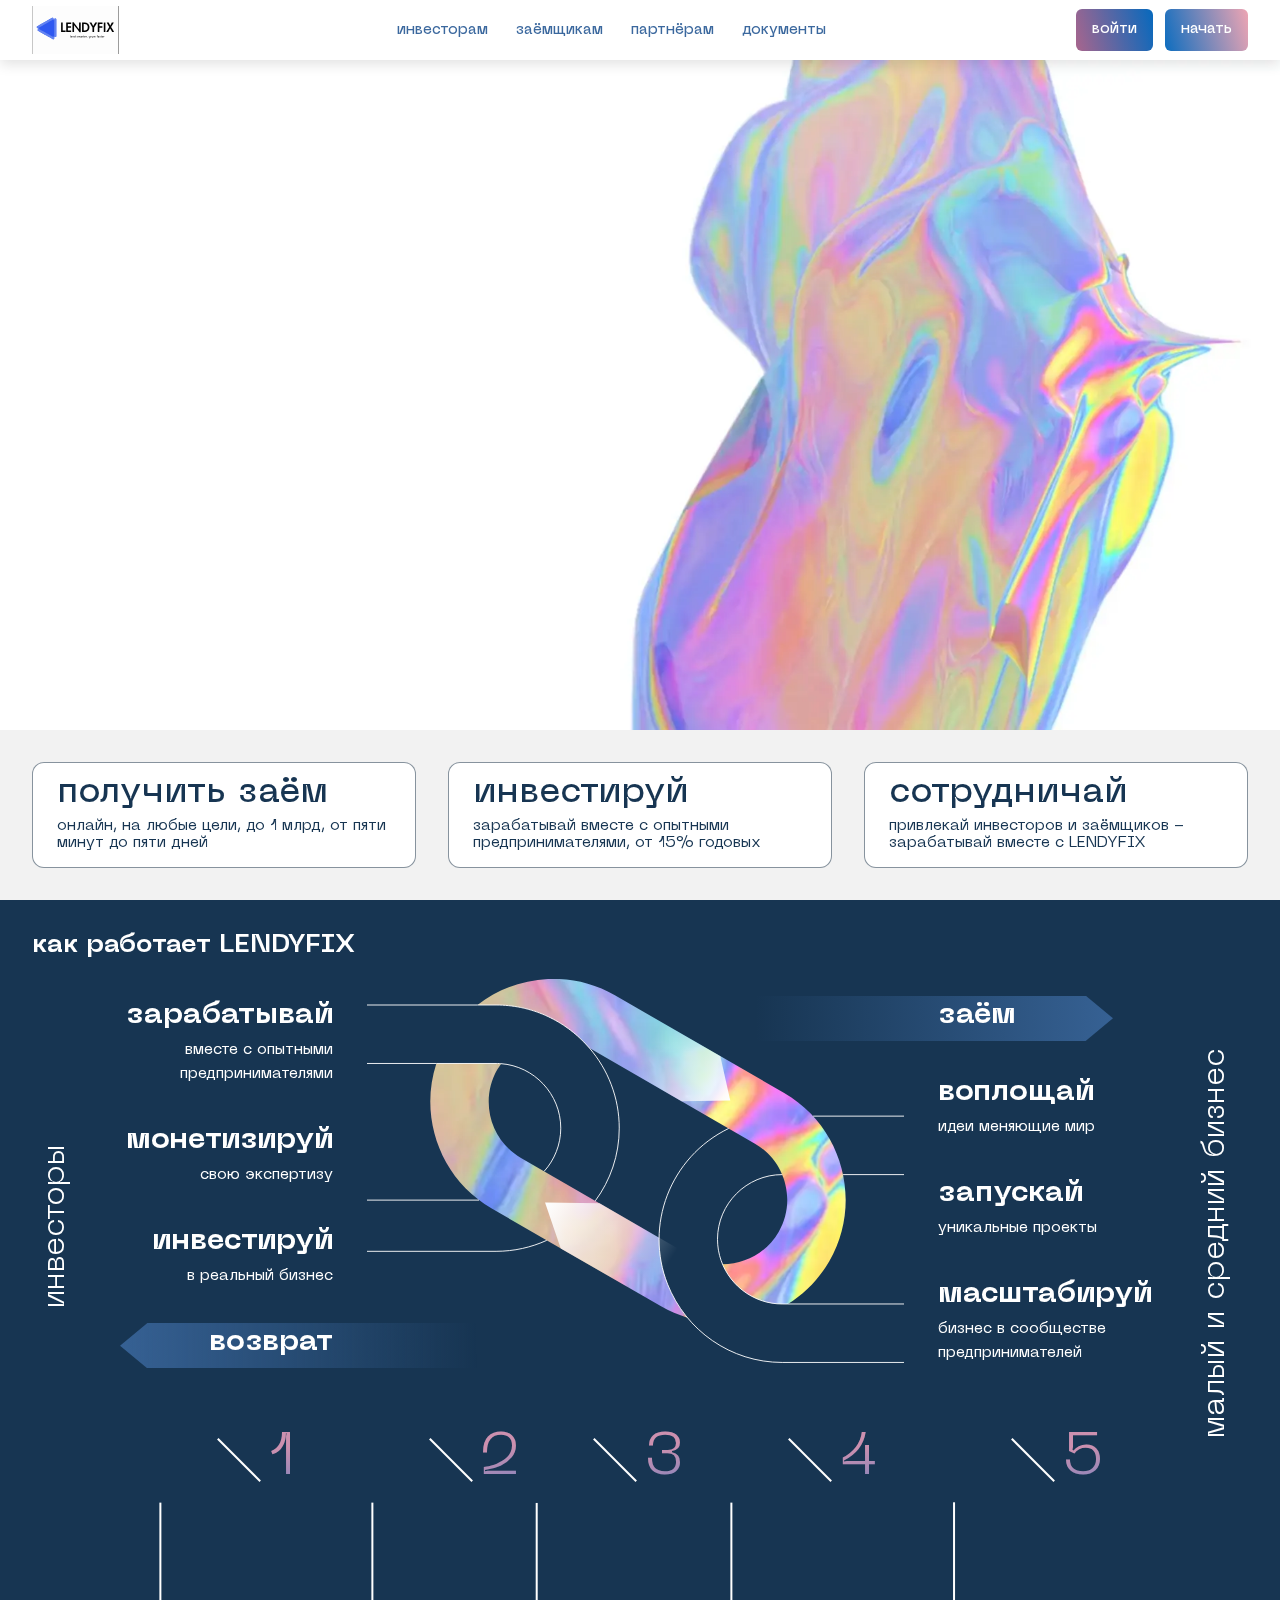
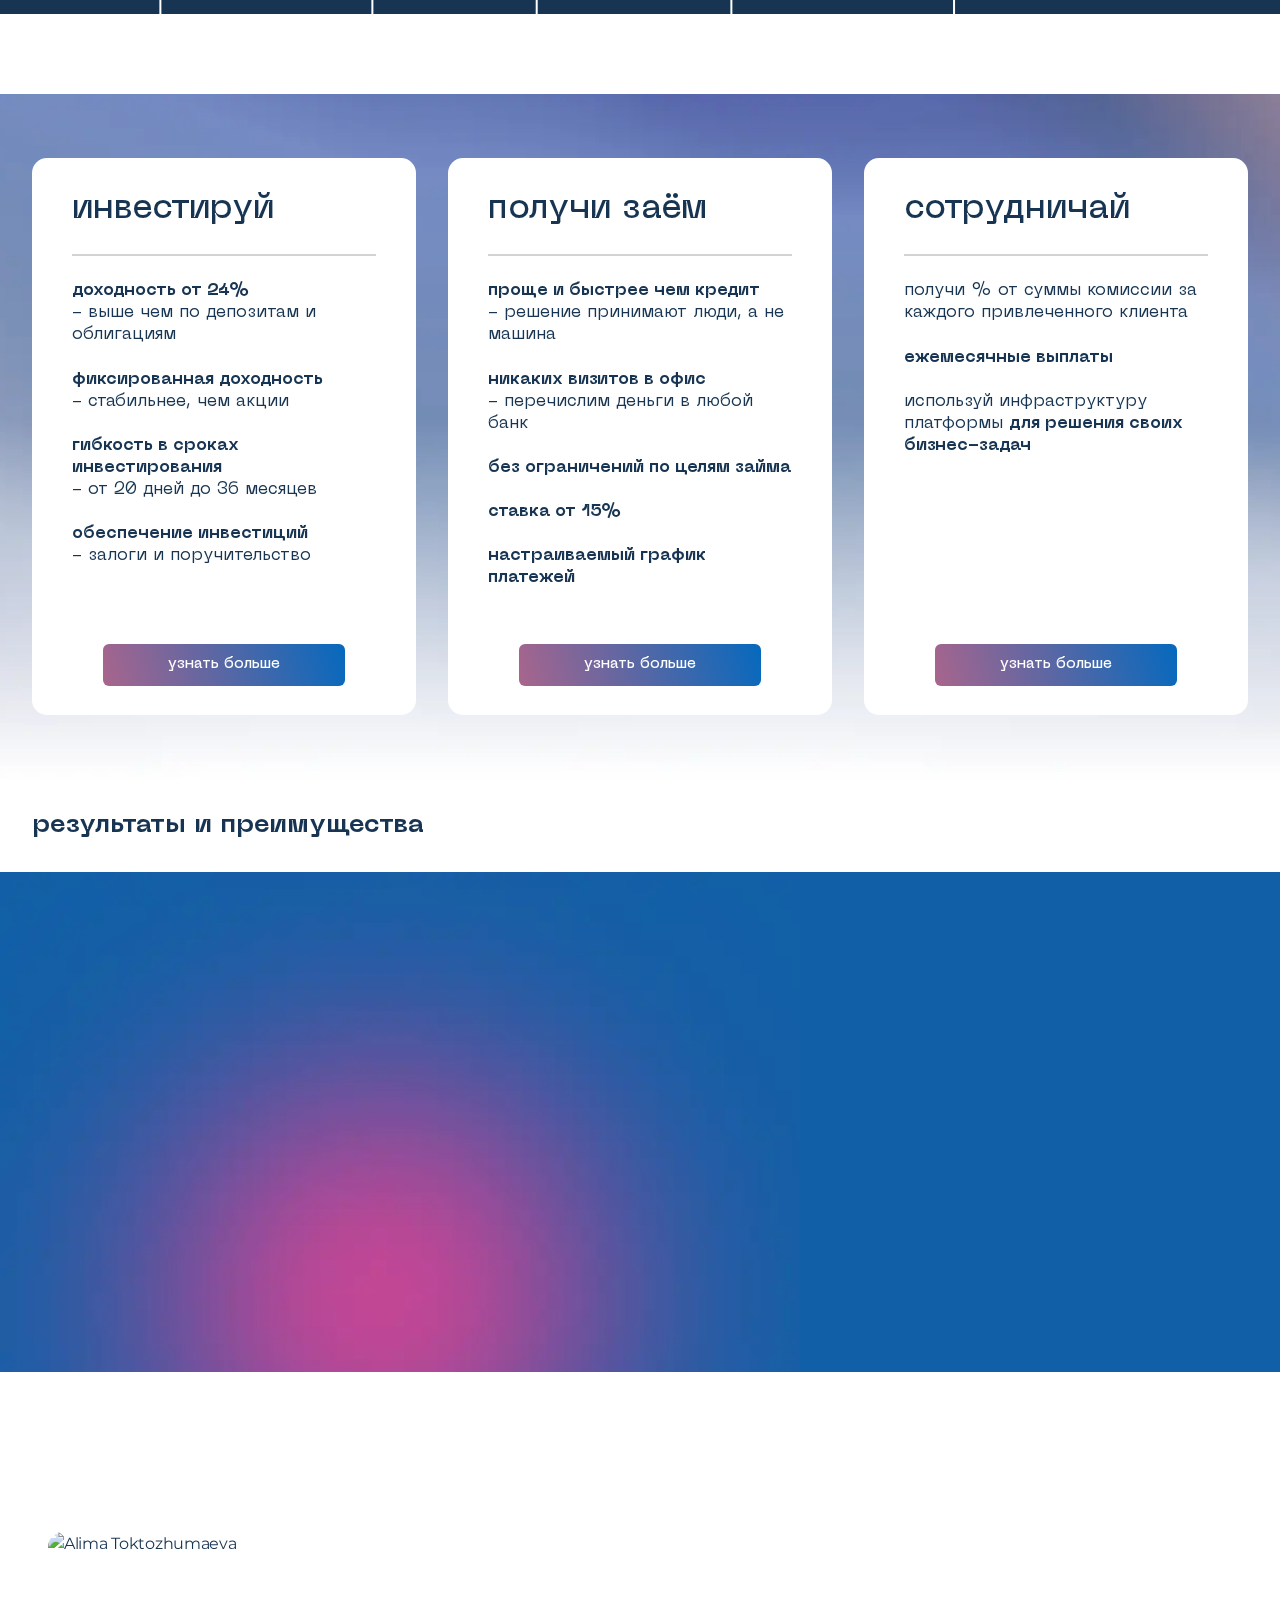
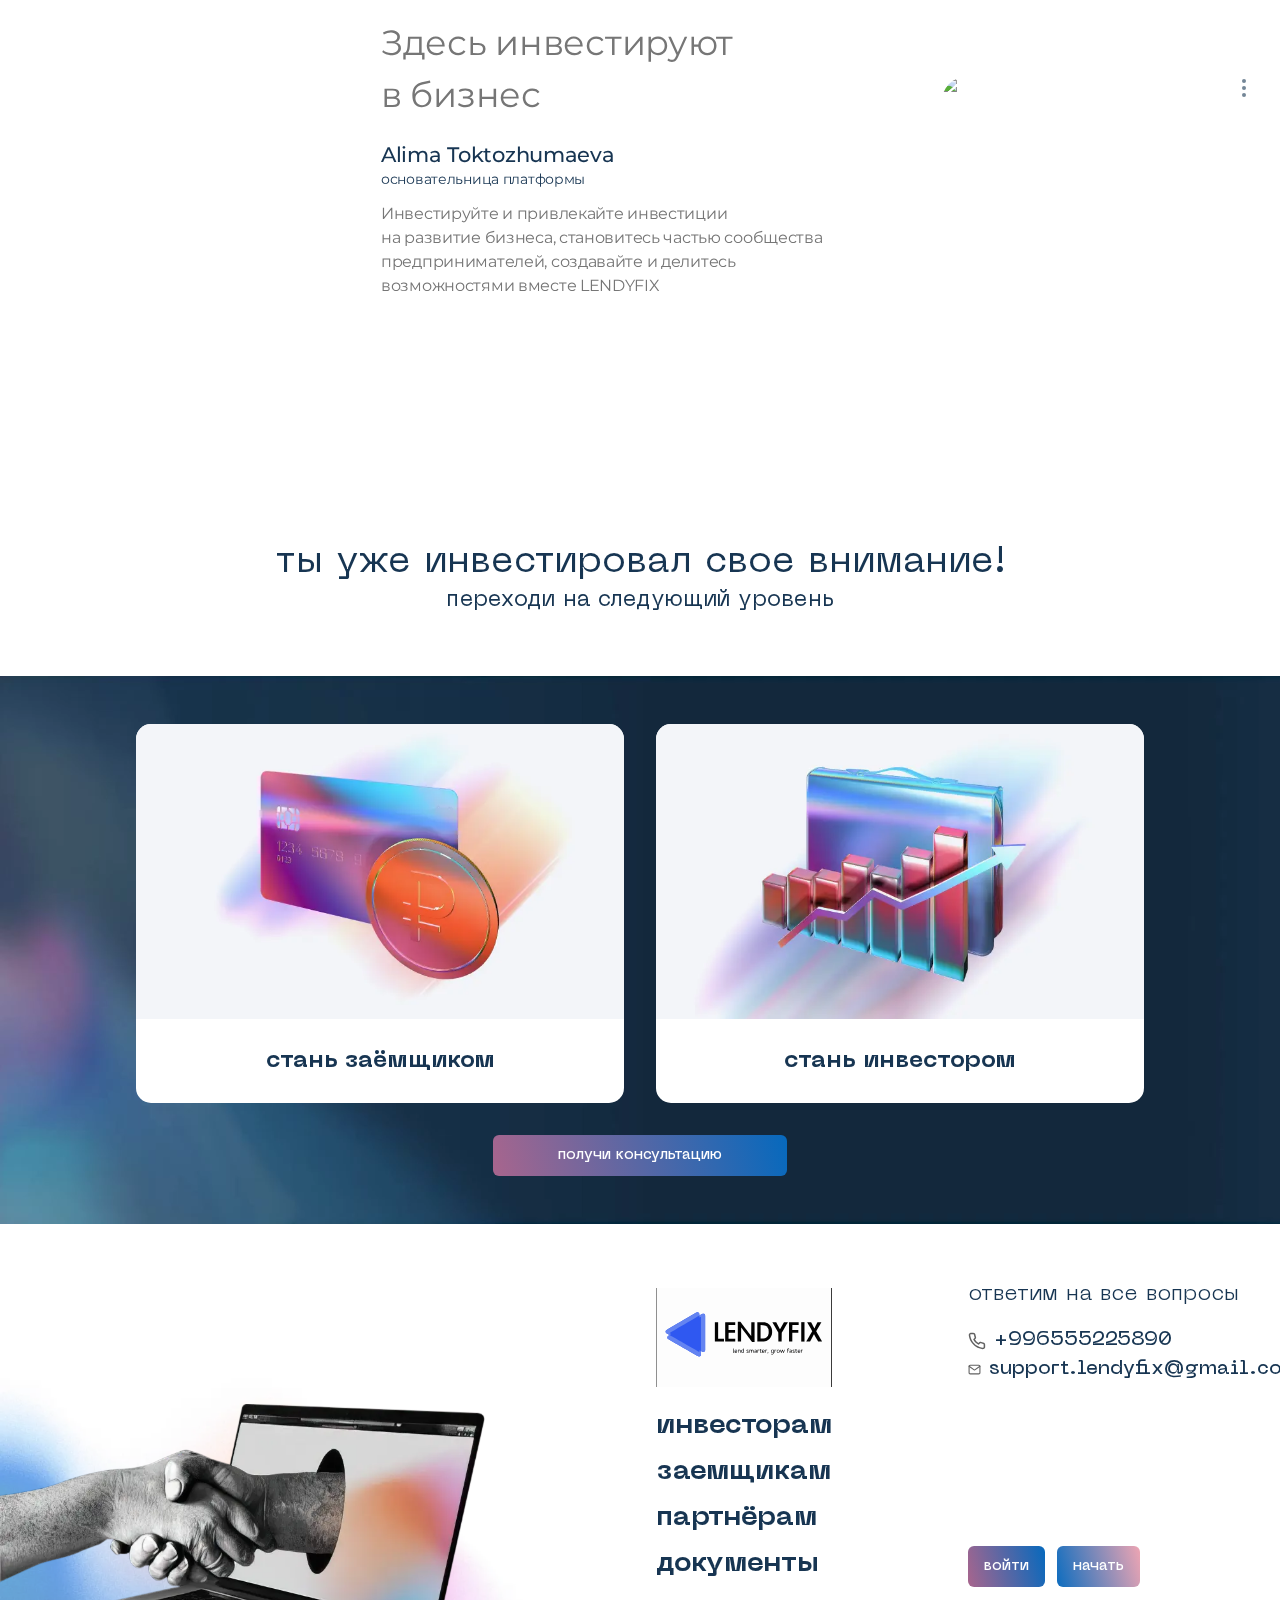
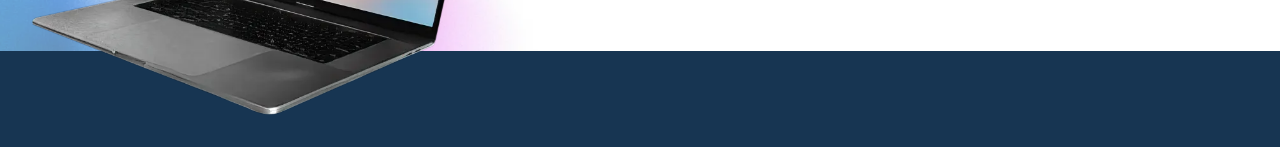
==== commit e3d537a2: "last commit" ====
--- a/index.html
+++ b/index.html
@@ -19,7 +19,7 @@
 <script src="https://smartcaptcha.yandexcloud.net/captcha.js" defer></script>
 <script type="application/ld+json">{"@context":"http://schema.org","@type":"Organization","name":"ООО ВДЕЛО","logo":"https://vdelo.pro/icons/logo.svg","url":"https://www.vdelo.pro","telephone":"996 777 77 77 77","email":"reception@vdelo.pro","address":{"@type":"PostalAddress","addressCountry":"Россия","addressLocality":"Нижний Тагил","streetAddress":"ул. Ахунбаева 101","postalCode":"622034"}}</script>
 <meta name="description" content="LENDYFIX – онлайн платформа для привлечения инвестиций. Платформа объединяет предпринимателей и инвесторов. Финансирование и инвестирование проектов."><link rel="modulepreload" href="_payload.js"><link rel="modulepreload" as="script" crossorigin href="_nuxt/entry.043f00b6.js"><link rel="preload" as="style" href="_nuxt/entry.645acc4f.css"><link rel="modulepreload" as="script" crossorigin href="_nuxt/default.39380a9c.js"><link rel="preload" as="style" href="_nuxt/default.d4c7c884.css"><link rel="modulepreload" as="script" crossorigin href="_nuxt/message.dc291a30.js"><link rel="modulepreload" as="script" crossorigin href="_nuxt/vue.f36acd1f.78506e28.js"><link rel="modulepreload" as="script" crossorigin href="_nuxt/index.ae64c263.js"><link rel="preload" as="style" href="_nuxt/index.6cfcb707.css"><link rel="modulepreload" as="script" crossorigin href="_nuxt/index.2c391975.js"><link rel="modulepreload" as="script" crossorigin href="_nuxt/FirstScreen.cc0a0a58.js"><link rel="preload" as="style" href="_nuxt/FirstScreen.a81c51d0.css"><link rel="modulepreload" as="script" crossorigin href="_nuxt/client-only.c2497d55.js"><link rel="modulepreload" as="script" crossorigin href="_nuxt/ConclusionModal.e8d3fb99.js"><link rel="preload" as="style" href="_nuxt/ConclusionModal.2d0f82c6.css"><link rel="modulepreload" as="script" crossorigin href="_nuxt/_plugin-vue_export-helper.c27b6911.js"><link rel="modulepreload" as="script" crossorigin href="_nuxt/InputDefault.a524a8a1.js"><link rel="preload" as="style" href="_nuxt/InputDefault.2629e1a2.css"><link rel="modulepreload" as="script" crossorigin href="_nuxt/Facts.820c33cc.js"><link rel="preload" as="style" href="_nuxt/Facts.29cae013.css"><link rel="modulepreload" as="script" crossorigin href="_nuxt/ActionBlock.81c36400.js"><link rel="preload" as="style" href="_nuxt/ActionBlock.e3ced143.css"><link rel="stylesheet" href="_nuxt/entry.645acc4f.css"><link rel="stylesheet" href="_nuxt/default.d4c7c884.css"><link rel="stylesheet" href="_nuxt/index.6cfcb707.css"><link rel="stylesheet" href="_nuxt/FirstScreen.a81c51d0.css"><link rel="stylesheet" href="_nuxt/ConclusionModal.2d0f82c6.css"><link rel="stylesheet" href="_nuxt/InputDefault.2629e1a2.css"><link rel="stylesheet" href="_nuxt/Facts.29cae013.css"><link rel="stylesheet" href="_nuxt/ActionBlock.e3ced143.css"></head>
-<body ><!----><!--teleport anchor--><!----><!--teleport anchor--><!----><!--teleport anchor--><div id="__nuxt"><!--[--><!--[--><div><div></div><header class="header w-full lg:bg-white bg-black bg-black"><div class="container hidden lg:block"><div class="row justify-between items-center"><a aria-current="page" href="index.html" class="router-link-active router-link-exact-active"><!--[--><img class="header__logo" src="icons/logo.svg" alt="Логотип ВДело" width="87"><!--]--></a><nav class="header__navigation"><ul class="flex justify-between"><li class="header__item ml-7"><a href="investor/index.html" class=""><!--[--> Инвесторам <!--]--></a></li><li class="header__item ml-7"><a href="loaner/index.html" class=""><!--[--> Заёмщикам <!--]--></a></li><li class="header__item ml-7"><a href="partner/index.html" class=""><!--[--> Партнёрам <!--]--></a></li><li class="header__item ml-7"><a href="documents/index.html" class=""><!--[--> Документы <!--]--></a></li></ul></nav><div><div class="flex space-x-3"><div class="btn btn--default px-8 lg:px-4 2xl:px-8"><button><span class="btn__ripple"><span class="btn__ripple-circle" style="left:0px;top:0px;"></span></span><span class="block"><!--[--> войти <!--]--></span><!----></button></div><div class="btn btn--secondary px-8 lg:px-4 2xl:px-8"><button><span class="btn__ripple"><span class="btn__ripple-circle" style="left:0px;top:0px;"></span></span><span class="block"><!--[--> начать <!--]--></span><!----></button></div><!----></div></div></div></div><div class="container block lg:hidden overflow-auto" style="will-change:height;"><div class="block sm:hidden text-white lowercase flex flex-col justify-center text-sm" style="height:60px;"><a href="http://cbr.ru/finorg/foinfo/?ogrn=1206600030647" class="w-fit" target="_blank"><span> Мы в реестре <span class="font-bold">НБКР</span></span></a></div><div class="header__burger"><div></div><div></div><div></div></div><div class="h-0 flex flex-col space-y-8 m-auto w-full sm:w-96 overflow-hidden"><a aria-current="page" href="index.html" class="router-link-active router-link-exact-active mt-16 sm:mt-32"><!--[--><img class="header__logo w-7/12 m-auto" src="icons/logo.svg" alt="Логотип ВДело"><!--]--></a><nav class="header__navigation"><ul class="flex flex-col items-center space-y-4"><li class="header__item"><a href="investor/index.html" class=""><!--[--> Инвесторам <!--]--></a></li><li class="header__item"><a href="loaner/index.html" class=""><!--[--> Заёмщикам <!--]--></a></li><li class="header__item"><a href="partner/index.html" class=""><!--[--> Партнёрам <!--]--></a></li><li class="header__item"><a href="documents/index.html" class=""><!--[--> Документы <!--]--></a></li></ul></nav><div class="flex justify-center"><div class="flex space-x-3" style="align-items:center;"><div class="btn btn--default px-8 lg:px-4 2xl:px-8"><button><span class="btn__ripple"><span class="btn__ripple-circle" style="left:0px;top:0px;"></span></span><span class="block"><!--[--> войти <!--]--></span><!----></button></div><div class="btn btn--secondary px-8 lg:px-4 2xl:px-8"><button><span class="btn__ripple"><span class="btn__ripple-circle" style="left:0px;top:0px;"></span></span><span class="block"><!--[--> начать <!--]--></span><!----></button></div><!----></div></div></div></div></header><main style="padding-top:60px;"><!--[--><!--[--><div><section class="first-screen flex flex-col justify-end"><div class="container flex py-12 sm:py-16" style="flex:1 1;"><video class="first-screen__video pointer-events-none" loop muted autoplay playsinline pip="false" poster="images/b-preview.webp"><source src="#" type="video/mp4"><source src="#" type="video/webm"></video><div class="row items-center w-full"><div class="w-7/12 lg:w-1/2"><h1 class="first-screen__title"><!--[--><span class="text-3xl sm:text-4xl md:text-5xl lg:text-6xl xl:text-7xl 2xl:text-8xl whitespace-nowrap"><span>здесь</span><span>инвестируют </span><span>в бизнес </span></span><!--]--></h1><p class="first-screen__subtitle mt-4 sm:mt-8"><!--[--><span class="text-xl sm:text-2xl md:text-3xl lg:text-3xl xl:text-4xl 2xl:text-4xl"> займы бизнесу <br> от частных <br> инвесторов <br></span><!--]--></p><div class="hidden md:block"><!--[--><!--]--></div><div class="first-screen__registry mt-12 hidden sm:block"><a href="http://cbr.ru/finorg/foinfo/?ogrn=1206600030647" rel="noopener noreferrer" target="_blank"><!--[--><span> Мы в реестре <span class="font-bold md:ml-2">НБКР</span></span><!--]--></a></div></div><div class="w-5/12 lg:w-1/2 flex items-center"><span></span></div></div></div><div class="md:hidden bg-black flex justify-center"><!--[--><!--]--></div><div class="first-screen__info w-full" style="background: #F2F2F2;"><!--[--><div class="main-first-screen"><div class="container py-8"><div class="row space-y-4 md:space-y-0"><div class="w-full md:w-1/3"><a href="loaner/index.html" class="about"><!--[--><div class="about__header"> Получить заём </div><div class="about__body"> Онлайн, на любые цели, до 1 млрд, от пяти минут до пяти дней </div><!--]--></a></div><div class="w-full md:w-1/3"><a href="investor/index.html" class="about"><!--[--><div class="about__header"> Инвестируй </div><div class="about__body"> Зарабатывай вместе с опытными предпринимателями, от 24% годовых </div><!--]--></a></div><div class="w-full md:w-1/3"><a href="partner/index.html" class="about"><!--[--><div class="about__header"> Сотрудничай </div><div class="about__body off-lower-case"> привлекай инвесторов и заёмщиков - зарабатывай вместе с LENDYFIX </div><!--]--></a></div></div></div></div><!--]--></div></section><section class="block md:hidden py-8"><div class="container text-white rounded-3xl py-8 px-8" style="background:#13589A;"><h2 class="title off-lower-case mb-8">как работает LENDYFIX</h2><div class="step mx-4"><!----><div><!--[--><div class="mb-4 md:mb-6 2xl:mb-0 step__block flex items-center"><div class="step__number"><div class="step__number-val step__number-val_blue">1</div></div><div class="step__delimiter"></div><div class="step__article flex items-center"><div class="step__content">Оценка компании</div></div></div><div class="mb-4 md:mb-6 2xl:mb-0 step__block flex items-center"><div class="step__number"><div class="step__number-val step__number-val_blue">2</div></div><div class="step__delimiter"></div><div class="step__article flex items-center"><div class="step__content">Создание инвестиционного предложения</div></div></div><div class="mb-4 md:mb-6 2xl:mb-0 step__block flex items-center"><div class="step__number"><div class="step__number-val step__number-val_blue">3</div></div><div class="step__delimiter"></div><div class="step__article flex items-center"><div class="step__content">Сбор средств</div></div></div><div class="mb-4 md:mb-6 2xl:mb-0 step__block flex items-center"><div class="step__number"><div class="step__number-val step__number-val_blue">4</div></div><div class="step__delimiter"></div><div class="step__article flex items-center"><div class="step__content">Перечисление транша компании</div></div></div><div class="mb-4 md:mb-6 2xl:mb-0 step__block flex items-center"><div class="step__number"><div class="step__number-val step__number-val_blue">5</div></div><div class="step__delimiter"></div><div class="step__article flex items-center"><div class="step__content">Возврат процентного дохода инвесторам</div></div></div><!--]--><div class="step__button-wrap"><!----></div></div></div></div></section><section class="system py-12 md:py-0"><div class="container flex flex-col"><h2 class="title off-lower-case py-8 order-1 hidden md:block"> как работает LENDYFIX </h2><div class="graph flex flex-col-reverse justify-center lg:flex-row lg:justify-around pb-8 order-4 lg:order-2 lg:px-16"><div><ul class="graph__actions h-full text-left md:text-center lg:text-right gap-4 sm:gap-8"><li><h3 class="graph__title">Зарабатывай</h3><div class="graph__subtitle">Вместе с опытными предпринимателями</div></li><li><h3 class="graph__title">Монетизируй</h3><div class="graph__subtitle">Свою экспертизу</div></li><li><h3 class="graph__title">Инвестируй</h3><div class="graph__subtitle">В реальный бизнес</div></li><li class="graph__title graph__arrow graph__arrow_left -ml-24 xl:ml-0 hidden lg:block"> Возврат </li></ul></div><div class="system__left-text md:mb-3 lg:mx-8"> Инвесторы </div><div class="graph__wrap -mx-4 sm:mx-8 mt-8 lg:-mt-4"><img class="graph__image" src="images/money-way.svg" alt="Система работы LENDYFIX" width="520"><video class="graph__video pointer-events-none" loop muted autoplay playsinline pip="false" poster="images/b-preview.webp"><source src="#" type="video/mp4"><source src="#" type="video/webm"></video></div><div><ul class="graph__actions h-full text-right md:text-center lg:text-left gap-4 sm:gap-8"><li class="graph__title graph__arrow graph__arrow_right -mr-24 xl:mr-0 hidden lg:block"> Заём </li><li><h3 class="graph__title">Воплощай</h3><div class="graph__subtitle">Идеи меняющие мир</div></li><li><h3 class="graph__title">Запускай</h3><div class="graph__subtitle">Уникальные проекты</div></li><li><h3 class="graph__title">Масштабируй</h3><div class="graph__subtitle">Бизнес в сообществе предпринимателей</div></li></ul></div><div class="system__right-text md:mb-3 lg:mx-8"> Малый и средний бизнес </div></div><div class="system__numbers justify-around order-3 pt-8 pb-8 gap-6 hidden md:flex lg:px-36"><div class="system__block"><div class="system__article"> Оценка <br> компании </div><div class="system__number">1</div></div><div class="system__block"><div class="system__article"> Создание <br> инвестиционного <br> предложения </div><div class="system__number">2</div></div><div class="system__block"><div class="system__article"> Сбор средств </div><div class="system__number">3</div></div><div class="system__block"><div class="system__article"> Перечисление <br> транша <br> компании </div><div class="system__number">4</div></div><div class="system__block"><div class="system__article"> Возврат процентного <br> дохода инвесторам </div><div class="system__number">5</div></div></div></div></section><section class="partners"><div class="container py-10"><div class="row"><div class="w-full xl:w-2/12"><h2 class="title mb-24 lg:mb-4" style="line-height:100%;"> Наши партнеры </h2></div><div class="w-full overflow-scroll scrollbar-hide cursor-grab lg:cursor-auto absolute left-0 xl:w-10/12 lg:relative"><div class="partners__images flex mt-16 lg:mt-0 2xl:mt-2 gap-12 lg:gap-0 lg:justify-between xl:justify-around"><!--[--><div class="partners__image"><img src="images/partners/partner1.webp" alt="Партнер LENDYFIX. Свердловский областной фонд поддержки предпринимательства" draggable="false"></div><div class="partners__image"><img src="images/partners/partner3.webp" alt="Партнер LENDYFIX. Агентство стратегических инициатив" draggable="false"></div><div class="partners__image"><img src="images/partners/partner4.webp" alt="Партнер LENDYFIX. Инновационный центр «Сколково»" draggable="false"></div><div class="partners__image"><img src="images/partners/partner5.webp" alt="Партнер LENDYFIX. Ассоциация операторов инвестиционных платформ" draggable="false"></div><div class="pr-14 lg:pr-0 partners__image"><img src="images/partners/partner6.webp" alt="Партнер LENDYFIX. Сильные идеи для нового времени" draggable="false"></div><!--]--></div></div></div></div></section><section class="invest"><div class="container py-16"><div class="row items-stretch justify-center space-y-10 lg:space-y-0"><div class="w-full md:w-8/12 lg:w-1/3"><div class="invest-card h-full" external="false"><div class="relative h-full"><h3 class="invest-card__title">Инвестируй</h3><div class="invest-card__delimiter my-4 md:my-6 lg:my-3 xl:my-6"></div><p class="invest-card__body mb-24"><!--[--><span>Доходность от 24%</span> <br> - выше чем по депозитам и облигациям<br><br><span>фиксированная доходность</span> <br> - стабильнее, чем акции<br><br><span> гибкость в сроках инвестирования</span><br> - от 20 дней до 36 месяцев<br><br><span>обеспечение инвестиций</span> <br> - залоги и поручительство <br><!--]--></p><div class="invest-card__buttons-container"><div class="btn btn--default invest-card__button mx-auto"><a href="investor/index.html" class=""><!--[--><div class="btn__ripple"><span class="btn__ripple-circle" style="left:0px;top:0px;"></span></div><div class=""><!--[-->Узнать больше<!--]--></div><!----><!--]--></a></div></div></div></div></div><div class="w-full md:w-8/12 lg:w-1/3"><div class="invest-card h-full" external="false"><div class="relative h-full"><h3 class="invest-card__title">Получи заём</h3><div class="invest-card__delimiter my-4 md:my-6 lg:my-3 xl:my-6"></div><p class="invest-card__body mb-24"><!--[--><span>Проще и быстрее чем кредит</span><br> - решение принимают люди, а не машина <br><br><span>никаких визитов в офис</span><br> - перечислим деньги в любой банк <br><br><span>без ограничений по целям займа</span> <br><br><span>ставка от 24%</span><br><br><span>настраиваемый график платежей</span> <br><!--]--></p><div class="invest-card__buttons-container"><div class="btn btn--default invest-card__button mx-auto"><a href="loaner/index.html" class=""><!--[--><div class="btn__ripple"><span class="btn__ripple-circle" style="left:0px;top:0px;"></span></div><div class=""><!--[-->Узнать больше<!--]--></div><!----><!--]--></a></div></div></div></div></div><div class="w-full md:w-8/12 lg:w-1/3"><div class="invest-card h-full" external="false"><div class="relative h-full"><h3 class="invest-card__title">Сотрудничай</h3><div class="invest-card__delimiter my-4 md:my-6 lg:my-3 xl:my-6"></div><p class="invest-card__body mb-24"><!--[--> Получи % от суммы комиссии за каждого привлеченного клиента<br><br><span>ежемесячные выплаты</span><br><br> используй инфраструктуру платформы <span>для решения своих бизнес-задач</span> <br><!--]--></p><div class="invest-card__buttons-container"><div class="btn btn--default invest-card__button mx-auto"><a href="partner/index.html" class=""><!--[--><div class="btn__ripple"><span class="btn__ripple-circle" style="left:0px;top:0px;"></span></div><div class=""><!--[-->Узнать больше<!--]--></div><!----><!--]--></a></div></div></div></div></div></div></div></section><div class="container"><h2 class="title my-8"> Результаты и преимущества </h2></div><!--[--><section class="infographic overflow-hidden bg-black"><div class="infographic__back infographic__back_main"><div class="infographic__runner infographic__runner_main"></div></div><div class="container hidden md:block"><iframe class="infographic__iframe m-auto" src="infographic.html" title="Результаты и преимущества платформы: 2,2 млпд сом выдали с 2020 года, 1247 компаний, 103,2 млн. р. выплатили инвесторам, 856 инвесторов"></iframe></div></section><section class="infographic-marquee infographic-marquee_white_main md:hidden"><!----><div class="container infographic-marquee__container py-20 pb-24"><div class="infographic-marquee__marquee" style="transform:translate(0px, 0px);transition:800ms;"><!--[--><div class="infographic-marquee__block px-8 sm:px-12 md:px-16"><div class="infographic-marquee__number" style="transition:800ms;">1594</div><div class="infographic-marquee__article">компаний</div></div><div class="infographic-marquee__block px-8 sm:px-12 md:px-16"><div class="infographic-marquee__number" style="transition:800ms;">6,9 <span>млрд С̲</span></div><div class="infographic-marquee__article">выдали с 2020 года</div></div><div class="infographic-marquee__block px-8 sm:px-12 md:px-16"><div class="infographic-marquee__number" style="transition:800ms;">4691</div><div class="infographic-marquee__article">инвестор</div></div><div class="infographic-marquee__block px-8 sm:px-12 md:px-16"><div class="infographic-marquee__number" style="transition:800ms;">513,3 <span>млн С̲</span></div><div class="infographic-marquee__article">выплатили инвесторам</div></div><div class="infographic-marquee__block px-8 sm:px-12 md:px-16"><div class="infographic-marquee__number_main infographic-marquee__number" style="transition:800ms;">1594</div><div class="infographic-marquee__article">компаний</div></div><div class="infographic-marquee__block px-8 sm:px-12 md:px-16"><div class="infographic-marquee__number" style="transition:800ms;">6,9 <span>млрд С̲</span></div><div class="infographic-marquee__article">выдали с 2020 года</div></div><div class="infographic-marquee__block px-8 sm:px-12 md:px-16"><div class="infographic-marquee__number" style="transition:800ms;">4691</div><div class="infographic-marquee__article">инвестор</div></div><div class="infographic-marquee__block px-8 sm:px-12 md:px-16"><div class="infographic-marquee__number" style="transition:800ms;">513,3 <span>млн С̲</span></div><div class="infographic-marquee__article">выплатили инвесторам</div></div><div class="infographic-marquee__block px-8 sm:px-12 md:px-16"><div class="infographic-marquee__number" style="transition:800ms;">1594</div><div class="infographic-marquee__article">компаний</div></div><div class="infographic-marquee__block px-8 sm:px-12 md:px-16"><div class="infographic-marquee__number" style="transition:800ms;">6,9 <span>млрд С̲</span></div><div class="infographic-marquee__article">выдали с 2020 года</div></div><div class="infographic-marquee__block px-8 sm:px-12 md:px-16"><div class="infographic-marquee__number" style="transition:800ms;">4691</div><div class="infographic-marquee__article">инвестор</div></div><div class="infographic-marquee__block px-8 sm:px-12 md:px-16"><div class="infographic-marquee__number" style="transition:800ms;">513,3 <span>млн С̲</span></div><div class="infographic-marquee__article">выплатили инвесторам</div></div><!--]--></div></div></section><!--]--><section class="facts"><div class="container"><div class="row pt-10 pb-14 space-y-8 lg:space-y-0"><div class="w-full lg:w-4/12"><div class="facts__block"><h3 class="facts__title"> партнер СОФПП </h3><p class="facts__body mt-2"> LENDYFIX - первая платформа созданная институтами поддержки предпринимательства </p></div></div><div class="w-full lg:w-5/12"><div class="facts__block"><h3 class="facts__title"> резидент Сколково </h3><p class="facts__body mt-2"> LENDYFIX - включено международными экспертами Сколково в экосистему инновационного кластера в 2020 году </p></div></div><div class="w-full lg:w-3/12"><div class="facts__block"><h3 class="facts__title"> регулируется ЦБ </h3><p class="facts__body mt-2"> LENDYFIX - в реестре операторов инвестиционных платформ ЦБ РФ </p></div></div></div></div></section><section class="slider-default overflow-hidden person pt-16" style="background-image:url(%27/images/command-slider-background.html);"><div class="container"><div class="title slider-default__title">Наша команда</div></div><div class="mb-14 md:mb-20 slider-default__container container mx-auto"><div class="items-center slider-default__row h-full" style="transform: translateX(0px);"><!--[--><div class="slider-default__main-slide slider-default__slide mx-1 sm:mx-2 md:mx-4" style="background-color: #fff"><!----><div class="slider-default__content slider-default__main-content h-full"><!--[--><div class="h-full"><img class="person__main-image" src="images/profile.jpg" alt="Alima Toktozhumaeva" style="transform:none;"><div class="pr-1 sm:pr-4 md:pr-12 h-full"><div class="person__header flex flex-col h-full justify-center"><div class="person__slogan">Здесь инвестируют в бизнес</div><h3 class="person__name">Alima Toktozhumaeva</h3><div class="person__status mt-1">Основательница платформы</div><p class="person__body mt-2 sm:mt-4">Инвестируйте и привлекайте инвестиции на развитие бизнеса, становитесь частью сообщества предпринимателей, создавайте и делитесь возможностями вместе LENDYFIX</p></div></div></div><!--]--></div></div><div class="slider-default__slide mx-1 sm:mx-2 md:mx-4" style="background-color: unset"><div class="slider-default__content"><!--[--><div class="person"><div class="person__header flex items-center"><img class="person__image mr-4" src="images/Profile1.jpg" alt="Aisha Melis"><div><h3 class="person__name">Aisha Melis</h3><div class="person__status md:mt-1"> Учредительница, технический директор</div></div></div><p class="person__body mt-1 sm:mt-4">Мы – ваша команда разработчиков. Конструируйте с нами процесс привлечения инвестиций в ваш бизнес</p><div class="person__points"><div></div><div></div><div></div></div></div><!--]--></div><!----></div><div class="slider-default__slide mx-1 sm:mx-2 md:mx-4" style="background-color: unset"><div class="slider-default__content"><!--[--><div class="person"><div class="person__header flex items-center"><img class="person__image mr-4" src="images/profile2.jpg" alt="Ainazik Mataipova"><div><h3 class="person__name">Ainazik Mataipova</h3><div class="person__status md:mt-1">Руководитель направления по привлечению инвестиций</div></div></div><p class="person__body mt-1 sm:mt-4">Главный приоритет LENDYFIX – это вы, наши инвесторы и заёмщики. Отдел клиентской заботы следит за тем, чтобы работа с платформой стала для вас максимально прозрачна, удобна, результативна</p><div class="person__points"><div></div><div></div><div></div></div></div><!--]--></div><!----></div><div class="slider-default__slide mx-1 sm:mx-2 md:mx-4" style="background-color: unset"><div class="slider-default__content"><!--[--><div class="person"><div class="person__header flex items-center"><img class="person__image mr-4" src="images/command/Sulla-sm.png" alt="Сулла Илья"><div><h3 class="person__name">Сулла Илья</h3><div class="person__status md:mt-1">Директор</div></div></div><p class="person__body mt-1 sm:mt-4">Деятельность платформы регулируется ЦБ РФ. Авторизация – через Госуслуги. Сама платформа – живой финансовый инструмент, быстро адаптирующийся к изменчивым условиям рынка</p><div class="person__points"><div></div><div></div><div></div></div></div><!--]--></div><!----></div><div class="slider-default__slide mx-1 sm:mx-2 md:mx-4" style="background-color: unset"><div class="slider-default__content"><!--[--><div class="person"><div class="person__header flex items-center"><img class="person__image mr-4" src="images/Profile.jpg" alt="Alima Toktozhumaeva"><div><h3 class="person__name">Alima Toktozhumaeva</h3><div class="person__status md:mt-1">Основательница платформы</div></div></div><p class="person__body mt-1 sm:mt-4">Инвестируйте и привлекайте инвестиции на развитие бизнеса, становитесь частью сообщества предпринимателей, создавайте и делитесь возможностями вместе LENDYFIX</p><div class="person__points"><div></div><div></div><div></div></div></div><!--]--></div><!----></div><div class="slider-default__slide mx-1 sm:mx-2 md:mx-4" style="background-color: unset"><div class="slider-default__content"><!--[--><div class="person"><div class="person__header flex items-center"><img class="person__image mr-4" src="images/Profile1.jpg" alt="Aisha Melis"><div><h3 class="person__name">Aisha Melis</h3><div class="person__status md:mt-1"> Учредительница, технический директор</div></div></div><p class="person__body mt-1 sm:mt-4">Мы – ваша команда разработчиков. Конструируйте с нами процесс привлечения инвестиций в ваш бизнес</p><div class="person__points"><div></div><div></div><div></div></div></div><!--]--></div><!----></div><div class="slider-default__slide mx-1 sm:mx-2 md:mx-4" style="background-color: unset"><div class="slider-default__content"><!--[--><div class="person"><div class="person__header flex items-center"><img class="person__image mr-4" src="images/profile2.jpg" alt="Ainazik Mataipova"><div><h3 class="person__name">Ainazik Mataipova</h3><div class="person__status md:mt-1">Руководитель направления по привлечению инвестиций</div></div></div><p class="person__body mt-1 sm:mt-4">Главный приоритет LENDYFIX – это вы, наши инвесторы и заёмщики. Отдел клиентской заботы следит за тем, чтобы работа с платформой стала для вас максимально прозрачна, удобна, результативна</p><div class="person__points"><div></div><div></div><div></div></div></div><!--]--></div><!----></div><div class="slider-default__slide mx-1 sm:mx-2 md:mx-4" style="background-color: unset"><div class="slider-default__content"><!--[--><div class="person"><div class="person__header flex items-center"><img class="person__image mr-4" src="images/command/Sulla-sm.png" alt="Сулла Илья"><div><h3 class="person__name">Сулла Илья</h3><div class="person__status md:mt-1">Директор</div></div></div><p class="person__body mt-1 sm:mt-4">Деятельность платформы регулируется ЦБ РФ. Авторизация – через Госуслуги. Сама платформа – живой финансовый инструмент, быстро адаптирующийся к изменчивым условиям рынка</p><div class="person__points"><div></div><div></div><div></div></div></div><!--]--></div><!----></div><!--]--></div></div><!----></section><section class="attention"><div class="container pt-8 pb-10 md:pb-14"><h2 class="attention__title"> Ты уже инвестировал свое внимание! </h2><p class="attention__subtitle"> Переходи на следующий уровень </p></div></section><section class="begin"><video src="video/begin-background.mp4" class="begin__video pointer-events-none" loop muted autoplay playsinline pip="false"></video><div class="container py-12"><div class="row"><div class="hidden lg:block w-1/12"></div><div class="w-full md:w-8/12 lg:w-5/12 mx-auto"><div class="action-block"><img class="action-block__image w-full" src="images/begin-loaner.webp" alt="Кредитная карта и золотая монета"><h3 class="action-block__title py-6">Стань заёмщиком</h3></div></div><div class="mt-8 lg:mt-0 w-full md:w-8/12 lg:w-5/12 mx-auto"><div class="action-block"><img class="action-block__image w-full" src="images/begin-investor_purple.webp" alt="Растущий график и деловой чемодан"><h3 class="action-block__title py-6">Стань инвестором</h3></div></div><div class="hidden lg:block w-1/12"></div></div><div class="btn btn--default mt-8 mx-auto"><button><span class="btn__ripple"><span class="btn__ripple-circle" style="left:0px;top:0px;"></span></span><span class="block"><!--[--> Получи консультацию <!--]--></span><!----></button></div></div></section><!--teleport start--><!--teleport end--></div><!--]--><!--]--></main><footer class="footer" style="background:rgba(255, 255, 255, 0);"><div class="container pt-16 m-auto"><div class="row"><div class="hidden w-6/12 lg:block"></div><div class="w-full sm:w-1/2 lg:w-1/4 mb-16"><div><a aria-current="page" href="index.html" class="router-link-active router-link-exact-active"><!--[--><img class="footer__logo mb-4 2xl:mb-10 mx-auto sm:mx-0" src="icons/logo.svg" alt="Логотип LENDYFIX"><!--]--></a></div><nav class="footer__navigation"><ul class="flex flex-col items-center sm:items-start"><li class="footer__item"><a href="investor/index.html" class=""><!--[--> Инвесторам <!--]--></a></li><li class="footer__item"><a href="loaner/index.html" class=""><!--[--> Заемщикам <!--]--></a></li><li class="footer__item"><a href="partner/index.html" class=""><!--[--> Партнёрам <!--]--></a></li><li class="footer__item"><a href="documents/index.html" class=""><!--[--> Документы <!--]--></a></li></ul></nav></div><div class="w-full sm:w-1/2 lg:w-1/4 mb-16"><div class="flex flex-col h-full justify-between items-center sm:items-start space-y-10 sm:space-y-0"><div class="footer__contacts -mt-4"><h3 class="footer__title mb-2">Ответим на все вопросы</h3><a class="footer__phone flex items-center justify-center sm:justify-start w-fit mx-auto sm:ml-0" href="tel:+78002016618" target="_blank"><img src="icons/phone.svg" alt="Иконка телефона" width="18"><span class="ml-2"> 996 777 77 77 77 </span></a><a class="footer__email flex items-center justify-center sm:justify-start w-fit mx-auto sm:ml-0" href="mailto:reception@vdelo.pro" target="_blank"><img src="icons/mail.svg" alt="Иконка письма" width="18"><span class="ml-2"> reception@vdelo.pro </span></a></div><div><div class="flex space-x-3"><div class="btn btn--default px-8 lg:px-4 2xl:px-8"><button><span class="btn__ripple"><span class="btn__ripple-circle" style="left:0px;top:0px;"></span></span><span class="block"><!--[--> войти <!--]--></span><!----></button></div><div class="btn btn--secondary px-8 lg:px-4 2xl:px-8"><button><span class="btn__ripple"><span class="btn__ripple-circle" style="left:0px;top:0px;"></span></span><span class="block"><!--[--> начать <!--]--></span><!----></button></div><!----></div></div><div class="footer__social flex justify-around"><a href="https://t.me/vdeloPRO" target="_blank" class="footer__telegram"><img src="icons/telegram.svg" alt="Логотип телеграмма" width="52" height="52"></a><a href="https://vk.com/vdelo.invest" target="_blank" class="footer__vk"><img src="icons/vk.svg" alt="Логотип вконтакте" width="52" height="52"></a></div></div></div></div></div><div><img class="footer__main-image footer__main-image_index mb-8 lg:mb-20 xl:mb-8" src="images/footer-images/index-page.webp" alt="Рукопожатие двух мужчин"><img class="footer__image-background footer__image-background_index" src="images/footer-images/index-background.webp" alt="Цветной фон"></div><div class="bg-black h-24 z-10 relative"></div></footer></div><!--]--><div class="vue-notification-group" style="width:440px;top:0px;right:0px;"><div></div></div><!----><!--teleport start--><!--teleport end--><!--teleport start--><!--teleport end--><!--]--></div><script type="module">import p from "/_payload.js";window.__NUXT__={...p,...((function(a,b){return {state:{},_errors:{},serverRendered:b,prerenderedAt:1731664666284,config:{public:{baseURL:"http:\u002F\u002Flocalhost:3000",env:{SMARTCAPTCHA_CLIENT_KEY:"ysc1_og4a2pkKF8DRwLJxRpRrSyCSbfqkCaTsvFXwZYAT0440f52a",NODE_ENV_FRONT:"production"},settings:{$disableCheckEcp:a,$isTestSms:a,$disableCaptcha:a,$isRollbarOn:b}},app:{baseURL:"\u002F",buildAssetsDir:"\u002F_nuxt\u002F",cdnURL:""}}}}(false,true)))}</script><script src="_nuxt/polyfills-legacy.D2Ni_Hhy.js" nomodule crossorigin></script><script src="_nuxt/entry-legacy.ef274813.js" nomodule crossorigin></script><script type="module" src="_nuxt/entry.043f00b6.js" crossorigin></script></body>
+<body ><!----><!--teleport anchor--><!----><!--teleport anchor--><!----><!--teleport anchor--><div id="__nuxt"><!--[--><!--[--><div><div></div><header class="header w-full lg:bg-white bg-black bg-black"><div class="container hidden lg:block"><div class="row justify-between items-center"><a aria-current="page" href="index.html" class="router-link-active router-link-exact-active"><!--[--><img class="header__logo" src="icons/logo.svg" alt="Логотип ВДело" width="87"><!--]--></a><nav class="header__navigation"><ul class="flex justify-between"><li class="header__item ml-7"><a href="investor/index.html" class=""><!--[--> Инвесторам <!--]--></a></li><li class="header__item ml-7"><a href="loaner/index.html" class=""><!--[--> Заёмщикам <!--]--></a></li><li class="header__item ml-7"><a href="partner/index.html" class=""><!--[--> Партнёрам <!--]--></a></li><li class="header__item ml-7"><a href="documents/index.html" class=""><!--[--> Документы <!--]--></a></li></ul></nav><div><div class="flex space-x-3"><div class="btn btn--default px-8 lg:px-4 2xl:px-8"><button><span class="btn__ripple"><span class="btn__ripple-circle" style="left:0px;top:0px;"></span></span><span class="block"><!--[--> войти <!--]--></span><!----></button></div><div class="btn btn--secondary px-8 lg:px-4 2xl:px-8"><button><span class="btn__ripple"><span class="btn__ripple-circle" style="left:0px;top:0px;"></span></span><span class="block"><!--[--> начать <!--]--></span><!----></button></div><!----></div></div></div></div><div class="container block lg:hidden overflow-auto" style="will-change:height;"><div class="block sm:hidden text-white lowercase flex flex-col justify-center text-sm" style="height:60px;"><a href="http://cbr.ru/finorg/foinfo/?ogrn=1206600030647" class="w-fit" target="_blank"><span> Мы в реестре <span class="font-bold">НБКР</span></span></a></div><div class="header__burger"><div></div><div></div><div></div></div><div class="h-0 flex flex-col space-y-8 m-auto w-full sm:w-96 overflow-hidden"><a aria-current="page" href="index.html" class="router-link-active router-link-exact-active mt-16 sm:mt-32"><!--[--><img class="header__logo w-7/12 m-auto" src="icons/logo.svg" alt="Логотип ВДело"><!--]--></a><nav class="header__navigation"><ul class="flex flex-col items-center space-y-4"><li class="header__item"><a href="investor/index.html" class=""><!--[--> Инвесторам <!--]--></a></li><li class="header__item"><a href="loaner/index.html" class=""><!--[--> Заёмщикам <!--]--></a></li><li class="header__item"><a href="partner/index.html" class=""><!--[--> Партнёрам <!--]--></a></li><li class="header__item"><a href="documents/index.html" class=""><!--[--> Документы <!--]--></a></li></ul></nav><div class="flex justify-center"><div class="flex space-x-3" style="align-items:center;"><div class="btn btn--default px-8 lg:px-4 2xl:px-8"><button><span class="btn__ripple"><span class="btn__ripple-circle" style="left:0px;top:0px;"></span></span><span class="block"><!--[--> войти <!--]--></span><!----></button></div><div class="btn btn--secondary px-8 lg:px-4 2xl:px-8"><button><span class="btn__ripple"><span class="btn__ripple-circle" style="left:0px;top:0px;"></span></span><span class="block"><!--[--> начать <!--]--></span><!----></button></div><!----></div></div></div></div></header><main style="padding-top:60px;"><!--[--><!--[--><div><section class="first-screen flex flex-col justify-end"><div class="container flex py-12 sm:py-16" style="flex:1 1;"><video class="first-screen__video pointer-events-none" loop muted autoplay playsinline pip="false" poster="images/b-preview.webp"><source src="#" type="video/mp4"><source src="#" type="video/webm"></video><div class="row items-center w-full"><div class="w-7/12 lg:w-1/2"><h1 class="first-screen__title"><!--[--><span class="text-3xl sm:text-4xl md:text-5xl lg:text-6xl xl:text-7xl 2xl:text-8xl whitespace-nowrap"><span>здесь</span><span>инвестируют </span><span>в бизнес </span></span><!--]--></h1><p class="first-screen__subtitle mt-4 sm:mt-8"><!--[--><span class="text-xl sm:text-2xl md:text-3xl lg:text-3xl xl:text-4xl 2xl:text-4xl"> займы бизнесу <br> от частных <br> инвесторов <br></span><!--]--></p><div class="hidden md:block"><!--[--><!--]--></div><div class="first-screen__registry mt-12 hidden sm:block"><a href="http://cbr.ru/finorg/foinfo/?ogrn=1206600030647" rel="noopener noreferrer" target="_blank"><!--[--><span> Мы в реестре <span class="font-bold md:ml-2">НБКР</span></span><!--]--></a></div></div><div class="w-5/12 lg:w-1/2 flex items-center"><span></span></div></div></div><div class="md:hidden bg-black flex justify-center"><!--[--><!--]--></div><div class="first-screen__info w-full" style="background: #F2F2F2;"><!--[--><div class="main-first-screen"><div class="container py-8"><div class="row space-y-4 md:space-y-0"><div class="w-full md:w-1/3"><a href="loaner/index.html" class="about"><!--[--><div class="about__header"> Получить заём </div><div class="about__body"> Онлайн, на любые цели, до 1 млрд, от пяти минут до пяти дней </div><!--]--></a></div><div class="w-full md:w-1/3"><a href="investor/index.html" class="about"><!--[--><div class="about__header"> Инвестируй </div><div class="about__body"> Зарабатывай вместе с опытными предпринимателями, от 15% годовых </div><!--]--></a></div><div class="w-full md:w-1/3"><a href="partner/index.html" class="about"><!--[--><div class="about__header"> Сотрудничай </div><div class="about__body off-lower-case"> привлекай инвесторов и заёмщиков - зарабатывай вместе с LENDYFIX </div><!--]--></a></div></div></div></div><!--]--></div></section><section class="block md:hidden py-8"><div class="container text-white rounded-3xl py-8 px-8" style="background:#13589A;"><h2 class="title off-lower-case mb-8">как работает LENDYFIX</h2><div class="step mx-4"><!----><div><!--[--><div class="mb-4 md:mb-6 2xl:mb-0 step__block flex items-center"><div class="step__number"><div class="step__number-val step__number-val_blue">1</div></div><div class="step__delimiter"></div><div class="step__article flex items-center"><div class="step__content">Оценка компании</div></div></div><div class="mb-4 md:mb-6 2xl:mb-0 step__block flex items-center"><div class="step__number"><div class="step__number-val step__number-val_blue">2</div></div><div class="step__delimiter"></div><div class="step__article flex items-center"><div class="step__content">Создание инвестиционного предложения</div></div></div><div class="mb-4 md:mb-6 2xl:mb-0 step__block flex items-center"><div class="step__number"><div class="step__number-val step__number-val_blue">3</div></div><div class="step__delimiter"></div><div class="step__article flex items-center"><div class="step__content">Сбор средств</div></div></div><div class="mb-4 md:mb-6 2xl:mb-0 step__block flex items-center"><div class="step__number"><div class="step__number-val step__number-val_blue">4</div></div><div class="step__delimiter"></div><div class="step__article flex items-center"><div class="step__content">Перечисление транша компании</div></div></div><div class="mb-4 md:mb-6 2xl:mb-0 step__block flex items-center"><div class="step__number"><div class="step__number-val step__number-val_blue">5</div></div><div class="step__delimiter"></div><div class="step__article flex items-center"><div class="step__content">Возврат процентного дохода инвесторам</div></div></div><!--]--><div class="step__button-wrap"><!----></div></div></div></div></section><section class="system py-12 md:py-0"><div class="container flex flex-col"><h2 class="title off-lower-case py-8 order-1 hidden md:block"> как работает LENDYFIX </h2><div class="graph flex flex-col-reverse justify-center lg:flex-row lg:justify-around pb-8 order-4 lg:order-2 lg:px-16"><div><ul class="graph__actions h-full text-left md:text-center lg:text-right gap-4 sm:gap-8"><li><h3 class="graph__title">Зарабатывай</h3><div class="graph__subtitle">Вместе с опытными предпринимателями</div></li><li><h3 class="graph__title">Монетизируй</h3><div class="graph__subtitle">Свою экспертизу</div></li><li><h3 class="graph__title">Инвестируй</h3><div class="graph__subtitle">В реальный бизнес</div></li><li class="graph__title graph__arrow graph__arrow_left -ml-24 xl:ml-0 hidden lg:block"> Возврат </li></ul></div><div class="system__left-text md:mb-3 lg:mx-8"> Инвесторы </div><div class="graph__wrap -mx-4 sm:mx-8 mt-8 lg:-mt-4"><img class="graph__image" src="images/money-way.svg" alt="Система работы LENDYFIX" width="520"><video class="graph__video pointer-events-none" loop muted autoplay playsinline pip="false" poster="images/b-preview.webp"><source src="#" type="video/mp4"><source src="#" type="video/webm"></video></div><div><ul class="graph__actions h-full text-right md:text-center lg:text-left gap-4 sm:gap-8"><li class="graph__title graph__arrow graph__arrow_right -mr-24 xl:mr-0 hidden lg:block"> Заём </li><li><h3 class="graph__title">Воплощай</h3><div class="graph__subtitle">Идеи меняющие мир</div></li><li><h3 class="graph__title">Запускай</h3><div class="graph__subtitle">Уникальные проекты</div></li><li><h3 class="graph__title">Масштабируй</h3><div class="graph__subtitle">Бизнес в сообществе предпринимателей</div></li></ul></div><div class="system__right-text md:mb-3 lg:mx-8"> Малый и средний бизнес </div></div><div class="system__numbers justify-around order-3 pt-8 pb-8 gap-6 hidden md:flex lg:px-36"><div class="system__block"><div class="system__article"> Оценка <br> компании </div><div class="system__number">1</div></div><div class="system__block"><div class="system__article"> Создание <br> инвестиционного <br> предложения </div><div class="system__number">2</div></div><div class="system__block"><div class="system__article"> Сбор средств </div><div class="system__number">3</div></div><div class="system__block"><div class="system__article"> Перечисление <br> транша <br> компании </div><div class="system__number">4</div></div><div class="system__block"><div class="system__article"> Возврат процентного <br> дохода инвесторам </div><div class="system__number">5</div></div></div></div></section><section class="partners"><div class="container py-10"><div class="row"><div class="w-full xl:w-2/12"></div></div></div></div></section><section class="invest"><div class="container py-16"><div class="row items-stretch justify-center space-y-10 lg:space-y-0"><div class="w-full md:w-8/12 lg:w-1/3"><div class="invest-card h-full" external="false"><div class="relative h-full"><h3 class="invest-card__title">Инвестируй</h3><div class="invest-card__delimiter my-4 md:my-6 lg:my-3 xl:my-6"></div><p class="invest-card__body mb-24"><!--[--><span>Доходность от 24%</span> <br> - выше чем по депозитам и облигациям<br><br><span>фиксированная доходность</span> <br> - стабильнее, чем акции<br><br><span> гибкость в сроках инвестирования</span><br> - от 20 дней до 36 месяцев<br><br><span>обеспечение инвестиций</span> <br> - залоги и поручительство <br><!--]--></p><div class="invest-card__buttons-container"><div class="btn btn--default invest-card__button mx-auto"><a href="investor/index.html" class=""><!--[--><div class="btn__ripple"><span class="btn__ripple-circle" style="left:0px;top:0px;"></span></div><div class=""><!--[-->Узнать больше<!--]--></div><!----><!--]--></a></div></div></div></div></div><div class="w-full md:w-8/12 lg:w-1/3"><div class="invest-card h-full" external="false"><div class="relative h-full"><h3 class="invest-card__title">Получи заём</h3><div class="invest-card__delimiter my-4 md:my-6 lg:my-3 xl:my-6"></div><p class="invest-card__body mb-24"><!--[--><span>Проще и быстрее чем кредит</span><br> - решение принимают люди, а не машина <br><br><span>никаких визитов в офис</span><br> - перечислим деньги в любой банк <br><br><span>без ограничений по целям займа</span> <br><br><span>ставка от 15%</span><br><br><span>настраиваемый график платежей</span> <br><!--]--></p><div class="invest-card__buttons-container"><div class="btn btn--default invest-card__button mx-auto"><a href="loaner/index.html" class=""><!--[--><div class="btn__ripple"><span class="btn__ripple-circle" style="left:0px;top:0px;"></span></div><div class=""><!--[-->Узнать больше<!--]--></div><!----><!--]--></a></div></div></div></div></div><div class="w-full md:w-8/12 lg:w-1/3"><div class="invest-card h-full" external="false"><div class="relative h-full"><h3 class="invest-card__title">Сотрудничай</h3><div class="invest-card__delimiter my-4 md:my-6 lg:my-3 xl:my-6"></div><p class="invest-card__body mb-24"><!--[--> Получи % от суммы комиссии за каждого привлеченного клиента<br><br><span>ежемесячные выплаты</span><br><br> используй инфраструктуру платформы <span>для решения своих бизнес-задач</span> <br><!--]--></p><div class="invest-card__buttons-container"><div class="btn btn--default invest-card__button mx-auto"><a href="partner/index.html" class=""><!--[--><div class="btn__ripple"><span class="btn__ripple-circle" style="left:0px;top:0px;"></span></div><div class=""><!--[-->Узнать больше<!--]--></div><!----><!--]--></a></div></div></div></div></div></div></div></section><div class="container"><h2 class="title my-8"> Результаты и преимущества </h2></div><!--[--><section class="infographic overflow-hidden bg-black"><div class="infographic__back infographic__back_main"><div class="infographic__runner infographic__runner_main"></div></div><div class="container hidden md:block"><iframe class="infographic__iframe m-auto" src="infographic.html" title="Результаты и преимущества платформы: 2,2 млпд сом выдали с 2020 года, 1247 компаний, 103,2 млн. р. выплатили инвесторам, 856 инвесторов"></iframe></div></section><section class="infographic-marquee infographic-marquee_white_main md:hidden"><!----><div class="container infographic-marquee__container py-20 pb-24"><div class="infographic-marquee__marquee" style="transform:translate(0px, 0px);transition:800ms;"><!--[--><div class="infographic-marquee__block px-8 sm:px-12 md:px-16"><div class="infographic-marquee__number" style="transition:800ms;">1594</div><div class="infographic-marquee__article">компаний</div></div><div class="infographic-marquee__block px-8 sm:px-12 md:px-16"><div class="infographic-marquee__number" style="transition:800ms;">6,9 <span>млрд С̲</span></div><div class="infographic-marquee__article">выдали с 2020 года</div></div><div class="infographic-marquee__block px-8 sm:px-12 md:px-16"><div class="infographic-marquee__number" style="transition:800ms;">4691</div><div class="infographic-marquee__article">инвестор</div></div><div class="infographic-marquee__block px-8 sm:px-12 md:px-16"><div class="infographic-marquee__number" style="transition:800ms;">513,3 <span>млн С̲</span></div><div class="infographic-marquee__article">выплатили инвесторам</div></div><div class="infographic-marquee__block px-8 sm:px-12 md:px-16"><div class="infographic-marquee__number_main infographic-marquee__number" style="transition:800ms;">1594</div><div class="infographic-marquee__article">компаний</div></div><div class="infographic-marquee__block px-8 sm:px-12 md:px-16"><div class="infographic-marquee__number" style="transition:800ms;">6,9 <span>млрд С̲</span></div><div class="infographic-marquee__article">выдали с 2020 года</div></div><div class="infographic-marquee__block px-8 sm:px-12 md:px-16"><div class="infographic-marquee__number" style="transition:800ms;">4691</div><div class="infographic-marquee__article">инвестор</div></div><div class="infographic-marquee__block px-8 sm:px-12 md:px-16"><div class="infographic-marquee__number" style="transition:800ms;">513,3 <span>млн С̲</span></div><div class="infographic-marquee__article">выплатили инвесторам</div></div><div class="infographic-marquee__block px-8 sm:px-12 md:px-16"><div class="infographic-marquee__number" style="transition:800ms;">1594</div><div class="infographic-marquee__article">компаний</div></div><div class="infographic-marquee__block px-8 sm:px-12 md:px-16"><div class="infographic-marquee__number" style="transition:800ms;">6,9 <span>млрд С̲</span></div><div class="infographic-marquee__article">выдали с 2020 года</div></div><div class="infographic-marquee__block px-8 sm:px-12 md:px-16"><div class="infographic-marquee__number" style="transition:800ms;">4691</div><div class="infographic-marquee__article">инвестор</div></div><div class="infographic-marquee__block px-8 sm:px-12 md:px-16"><div class="infographic-marquee__number" style="transition:800ms;">513,3 <span>млн С̲</span></div><div class="infographic-marquee__article">выплатили инвесторам</div></div><!--]--></div></div></section><!--]--><section class="facts"><div class="container"><div class="row pt-10 pb-14 space-y-8 lg:space-y-0"><div class="w-full lg:w-4/12"></div></section><section class="slider-default overflow-hidden person pt-16" style="background-image:url(%27/images/command-slider-background.html);"><div class="container"><div class="title slider-default__title">Наша команда</div></div><div class="mb-14 md:mb-20 slider-default__container container mx-auto"><div class="items-center slider-default__row h-full" style="transform: translateX(0px);"><!--[--><div class="slider-default__main-slide slider-default__slide mx-1 sm:mx-2 md:mx-4" style="background-color: #fff"><!----><div class="slider-default__content slider-default__main-content h-full"><!--[--><div class="h-full"><img class="person__main-image" src="images/profile.jpg" alt="Alima Toktozhumaeva" style="transform:none;"><div class="pr-1 sm:pr-4 md:pr-12 h-full"><div class="person__header flex flex-col h-full justify-center"><div class="person__slogan">Здесь инвестируют в бизнес</div><h3 class="person__name">Alima Toktozhumaeva</h3><div class="person__status mt-1">Основательница платформы</div><p class="person__body mt-2 sm:mt-4">Инвестируйте и привлекайте инвестиции на развитие бизнеса, становитесь частью сообщества предпринимателей, создавайте и делитесь возможностями вместе LENDYFIX</p></div></div></div><!--]--></div></div><div class="slider-default__slide mx-1 sm:mx-2 md:mx-4" style="background-color: unset"><div class="slider-default__content"><!--[--><div class="person"><div class="person__header flex items-center"><img class="person__image mr-4" src="images/Profile1.jpg" alt="Aisha Melis"><div><h3 class="person__name">Aisha Melis</h3><div class="person__status md:mt-1"> Учредительница, технический директор</div></div></div><p class="person__body mt-1 sm:mt-4">Мы – ваша команда разработчиков. Конструируйте с нами процесс привлечения инвестиций в ваш бизнес</p><div class="person__points"><div></div><div></div><div></div></div></div><!--]--></div><!----></div><div class="slider-default__slide mx-1 sm:mx-2 md:mx-4" style="background-color: unset"><div class="slider-default__content"><!--[--><div class="person"><div class="person__header flex items-center"><img class="person__image mr-4" src="images/profile2.jpg" alt="Ainazik Mataipova"><div><h3 class="person__name">Ainazik Mataipova</h3><div class="person__status md:mt-1">Руководитель направления по привлечению инвестиций</div></div></div><p class="person__body mt-1 sm:mt-4">Главный приоритет LENDYFIX – это вы, наши инвесторы и заёмщики. Отдел клиентской заботы следит за тем, чтобы работа с платформой стала для вас максимально прозрачна, удобна, результативна</p><div class="person__points"><div></div><div></div><div></div></div></div><!--]--></div><!----></div><div class="slider-default__slide mx-1 sm:mx-2 md:mx-4" style="background-color: unset"><div class="slider-default__content"><!--[--><div class="person"><div class="person__header flex items-center"><img class="person__image mr-4" src="images/command/Sulla-sm.png" alt="Сулла Илья"><div><h3 class="person__name">Сулла Илья</h3><div class="person__status md:mt-1">Директор</div></div></div><p class="person__body mt-1 sm:mt-4">Деятельность платформы регулируется ЦБ РФ. Авторизация – через Госуслуги. Сама платформа – живой финансовый инструмент, быстро адаптирующийся к изменчивым условиям рынка</p><div class="person__points"><div></div><div></div><div></div></div></div><!--]--></div><!----></div><div class="slider-default__slide mx-1 sm:mx-2 md:mx-4" style="background-color: unset"><div class="slider-default__content"><!--[--><div class="person"><div class="person__header flex items-center"><img class="person__image mr-4" src="images/Profile.jpg" alt="Alima Toktozhumaeva"><div><h3 class="person__name">Alima Toktozhumaeva</h3><div class="person__status md:mt-1">Основательница платформы</div></div></div><p class="person__body mt-1 sm:mt-4">Инвестируйте и привлекайте инвестиции на развитие бизнеса, становитесь частью сообщества предпринимателей, создавайте и делитесь возможностями вместе LENDYFIX</p><div class="person__points"><div></div><div></div><div></div></div></div><!--]--></div><!----></div><div class="slider-default__slide mx-1 sm:mx-2 md:mx-4" style="background-color: unset"><div class="slider-default__content"><!--[--><div class="person"><div class="person__header flex items-center"><img class="person__image mr-4" src="images/Profile1.jpg" alt="Aisha Melis"><div><h3 class="person__name">Aisha Melis</h3><div class="person__status md:mt-1"> Учредительница, технический директор</div></div></div><p class="person__body mt-1 sm:mt-4">Мы – ваша команда разработчиков. Конструируйте с нами процесс привлечения инвестиций в ваш бизнес</p><div class="person__points"><div></div><div></div><div></div></div></div><!--]--></div><!----></div><div class="slider-default__slide mx-1 sm:mx-2 md:mx-4" style="background-color: unset"><div class="slider-default__content"><!--[--><div class="person"><div class="person__header flex items-center"><img class="person__image mr-4" src="images/profile2.jpg" alt="Ainazik Mataipova"><div><h3 class="person__name">Ainazik Mataipova</h3><div class="person__status md:mt-1">Руководитель направления по привлечению инвестиций</div></div></div><p class="person__body mt-1 sm:mt-4">Главный приоритет LENDYFIX – это вы, наши инвесторы и заёмщики. Отдел клиентской заботы следит за тем, чтобы работа с платформой стала для вас максимально прозрачна, удобна, результативна</p><div class="person__points"><div></div><div></div><div></div></div></div><!--]--></div><!----></div><div class="slider-default__slide mx-1 sm:mx-2 md:mx-4" style="background-color: unset"><div class="slider-default__content"><!--[--><div class="person"><div class="person__header flex items-center"><img class="person__image mr-4" src="images/command/Sulla-sm.png" alt="Сулла Илья"><div><h3 class="person__name">Сулла Илья</h3><div class="person__status md:mt-1">Директор</div></div></div><p class="person__body mt-1 sm:mt-4">Деятельность платформы регулируется ЦБ РФ. Авторизация – через Госуслуги. Сама платформа – живой финансовый инструмент, быстро адаптирующийся к изменчивым условиям рынка</p><div class="person__points"><div></div><div></div><div></div></div></div><!--]--></div><!----></div><!--]--></div></div><!----></section><section class="attention"><div class="container pt-8 pb-10 md:pb-14"><h2 class="attention__title"> Ты уже инвестировал свое внимание! </h2><p class="attention__subtitle"> Переходи на следующий уровень </p></div></section><section class="begin"><video src="video/begin-background.mp4" class="begin__video pointer-events-none" loop muted autoplay playsinline pip="false"></video><div class="container py-12"><div class="row"><div class="hidden lg:block w-1/12"></div><div class="w-full md:w-8/12 lg:w-5/12 mx-auto"><div class="action-block"><img class="action-block__image w-full" src="images/begin-loaner.webp" alt="Кредитная карта и золотая монета"><h3 class="action-block__title py-6">Стань заёмщиком</h3></div></div><div class="mt-8 lg:mt-0 w-full md:w-8/12 lg:w-5/12 mx-auto"><div class="action-block"><img class="action-block__image w-full" src="images/begin-investor_purple.webp" alt="Растущий график и деловой чемодан"><h3 class="action-block__title py-6">Стань инвестором</h3></div></div><div class="hidden lg:block w-1/12"></div></div><div class="btn btn--default mt-8 mx-auto"><button><span class="btn__ripple"><span class="btn__ripple-circle" style="left:0px;top:0px;"></span></span><span class="block"><!--[--> Получи консультацию <!--]--></span><!----></button></div></div></section><!--teleport start--><!--teleport end--></div><!--]--><!--]--></main><footer class="footer" style="background:rgba(255, 255, 255, 0);"><div class="container pt-16 m-auto"><div class="row"><div class="hidden w-6/12 lg:block"></div><div class="w-full sm:w-1/2 lg:w-1/4 mb-16"><div><a aria-current="page" href="index.html" class="router-link-active router-link-exact-active"><!--[--><img class="footer__logo mb-4 2xl:mb-10 mx-auto sm:mx-0" src="icons/logo.svg" alt="Логотип LENDYFIX"><!--]--></a></div><nav class="footer__navigation"><ul class="flex flex-col items-center sm:items-start"><li class="footer__item"><a href="investor/index.html" class=""><!--[--> Инвесторам <!--]--></a></li><li class="footer__item"><a href="loaner/index.html" class=""><!--[--> Заемщикам <!--]--></a></li><li class="footer__item"><a href="partner/index.html" class=""><!--[--> Партнёрам <!--]--></a></li><li class="footer__item"><a href="documents/index.html" class=""><!--[--> Документы <!--]--></a></li></ul></nav></div><div class="w-full sm:w-1/2 lg:w-1/4 mb-16"><div class="flex flex-col h-full justify-between items-center sm:items-start space-y-10 sm:space-y-0"><div class="footer__contacts -mt-4"><h3 class="footer__title mb-2">Ответим на все вопросы</h3><a class="footer__phone flex items-center justify-center sm:justify-start w-fit mx-auto sm:ml-0" href="tel:+996555225890" target="_blank"><img src="icons/phone.svg" alt="Иконка телефона" width="18"><span class="ml-2"> +996555225890 </span></a><a class="footer__email flex items-center justify-center sm:justify-start w-fit mx-auto sm:ml-0" href="mailto:reception@vdelo.pro" target="_blank"><img src="icons/mail.svg" alt="Иконка письма" width="18"><span class="ml-2"> support.lendyfix@gmail.com </span></a></div><div><div class="flex space-x-3"><div class="btn btn--default px-8 lg:px-4 2xl:px-8"><button><span class="btn__ripple"><span class="btn__ripple-circle" style="left:0px;top:0px;"></span></span><span class="block"><!--[--> войти <!--]--></span><!----></button></div><div class="btn btn--secondary px-8 lg:px-4 2xl:px-8"><button><span class="btn__ripple"><span class="btn__ripple-circle" style="left:0px;top:0px;"></span></span><span class="block"><!--[--> начать <!--]--></span><!----></button></div><!----></div></div></div></div></div></div><div><img class="footer__main-image footer__main-image_index mb-8 lg:mb-20 xl:mb-8" src="images/footer-images/index-page.webp" alt="Рукопожатие двух мужчин"><img class="footer__image-background footer__image-background_index" src="images/footer-images/index-background.webp" alt="Цветной фон"></div><div class="bg-black h-24 z-10 relative"></div></footer></div><!--]--><div class="vue-notification-group" style="width:440px;top:0px;right:0px;"><div></div></div><!----><!--teleport start--><!--teleport end--><!--teleport start--><!--teleport end--><!--]--></div><script type="module">import p from "/_payload.js";window.__NUXT__={...p,...((function(a,b){return {state:{},_errors:{},serverRendered:b,prerenderedAt:1731664666284,config:{public:{baseURL:"http:\u002F\u002Flocalhost:3000",env:{SMARTCAPTCHA_CLIENT_KEY:"ysc1_og4a2pkKF8DRwLJxRpRrSyCSbfqkCaTsvFXwZYAT0440f52a",NODE_ENV_FRONT:"production"},settings:{$disableCheckEcp:a,$isTestSms:a,$disableCaptcha:a,$isRollbarOn:b}},app:{baseURL:"\u002F",buildAssetsDir:"\u002F_nuxt\u002F",cdnURL:""}}}}(false,true)))}</script><script src="_nuxt/polyfills-legacy.D2Ni_Hhy.js" nomodule crossorigin></script><script src="_nuxt/entry-legacy.ef274813.js" nomodule crossorigin></script><script type="module" src="_nuxt/entry.043f00b6.js" crossorigin></script></body>
 
 <!-- Mirrored from vdelo.pro/ by HTTrack Website Copier/3.x [XR&CO'2014], Sun, 01 Dec 2024 11:08:33 GMT -->
 </html>